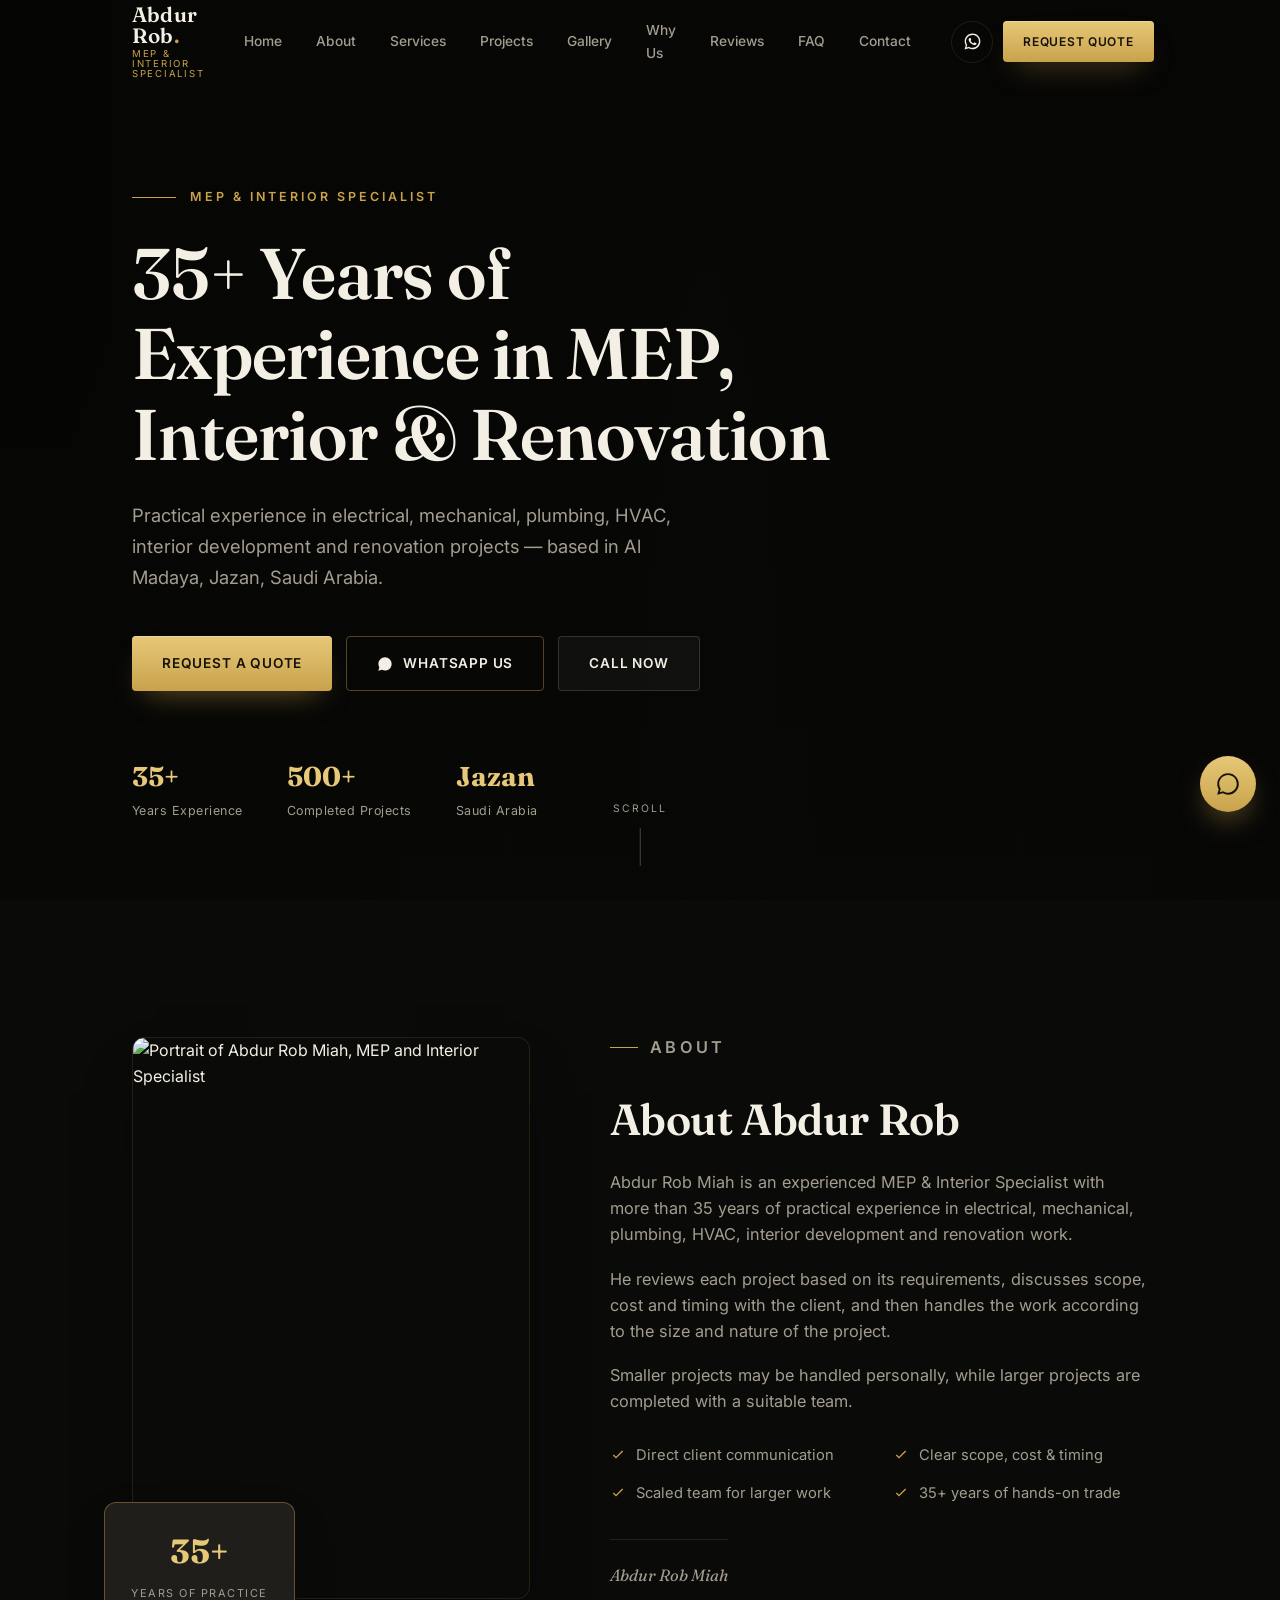
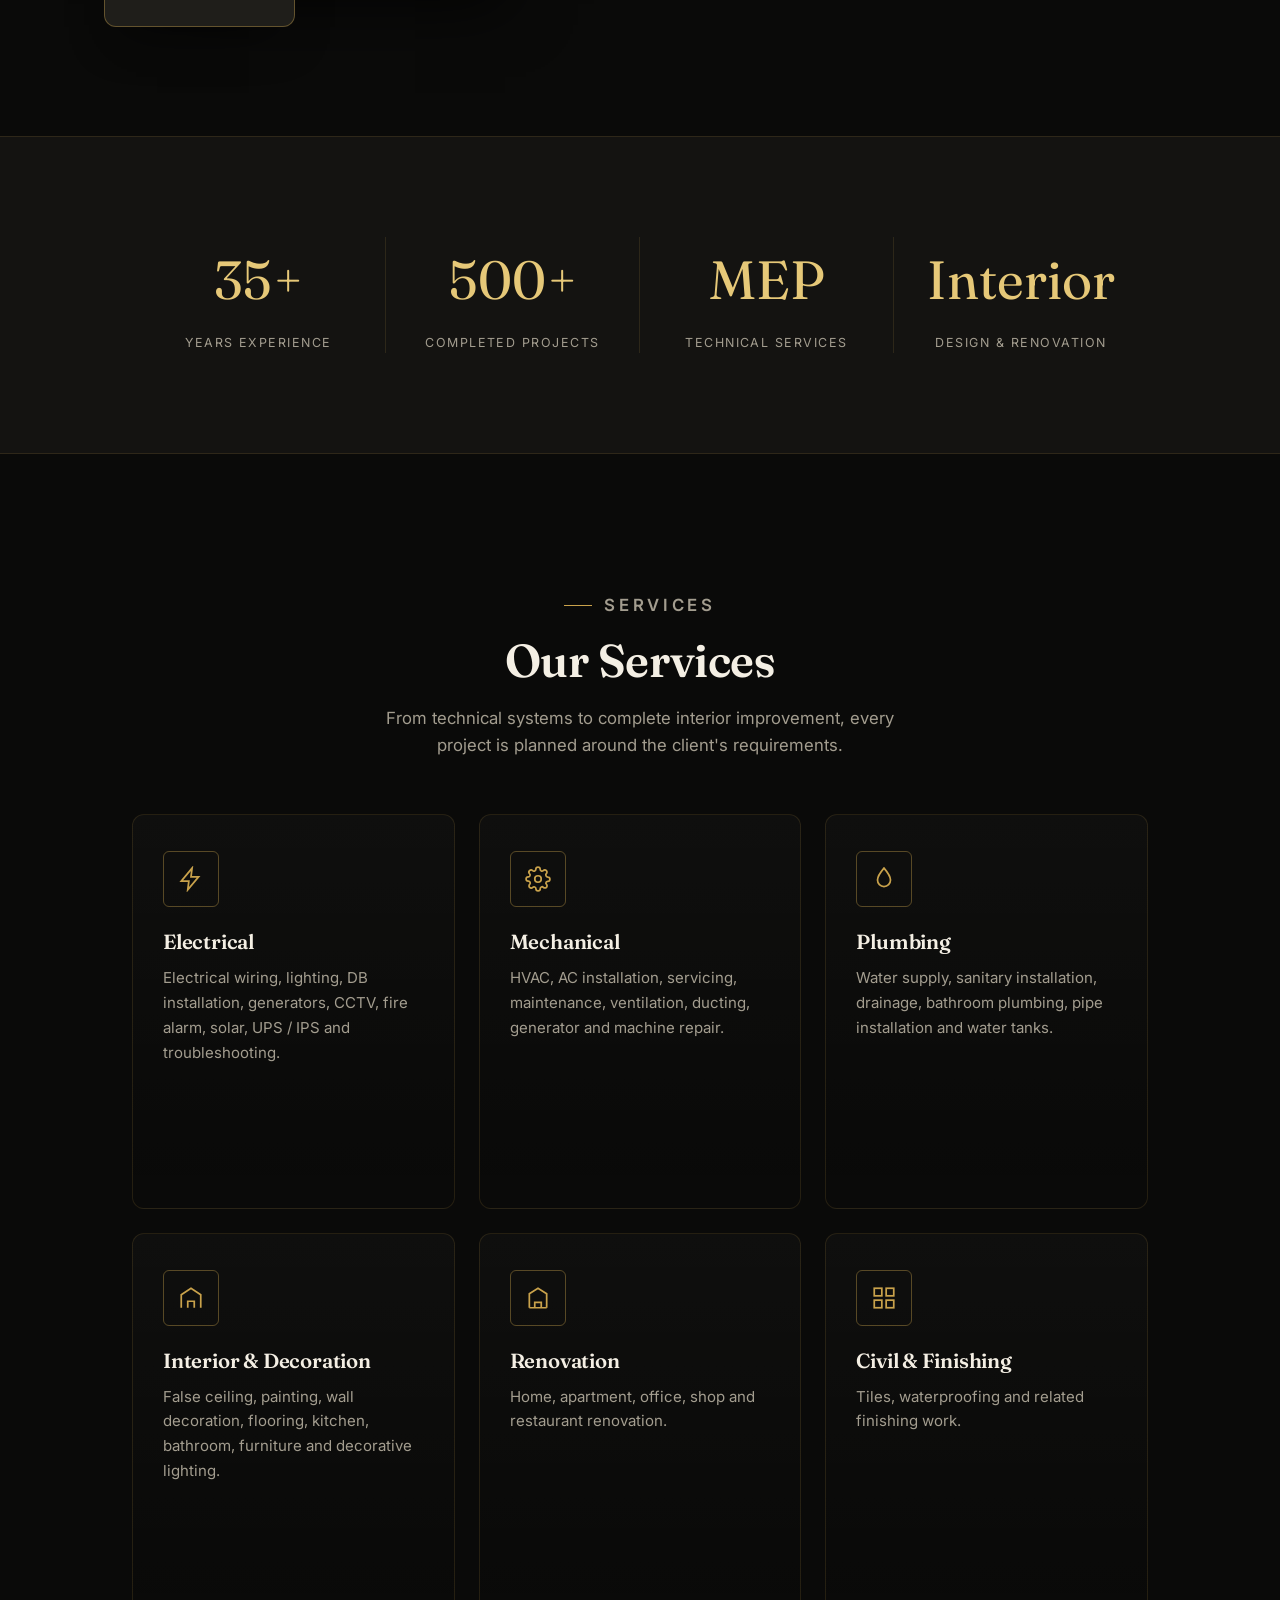
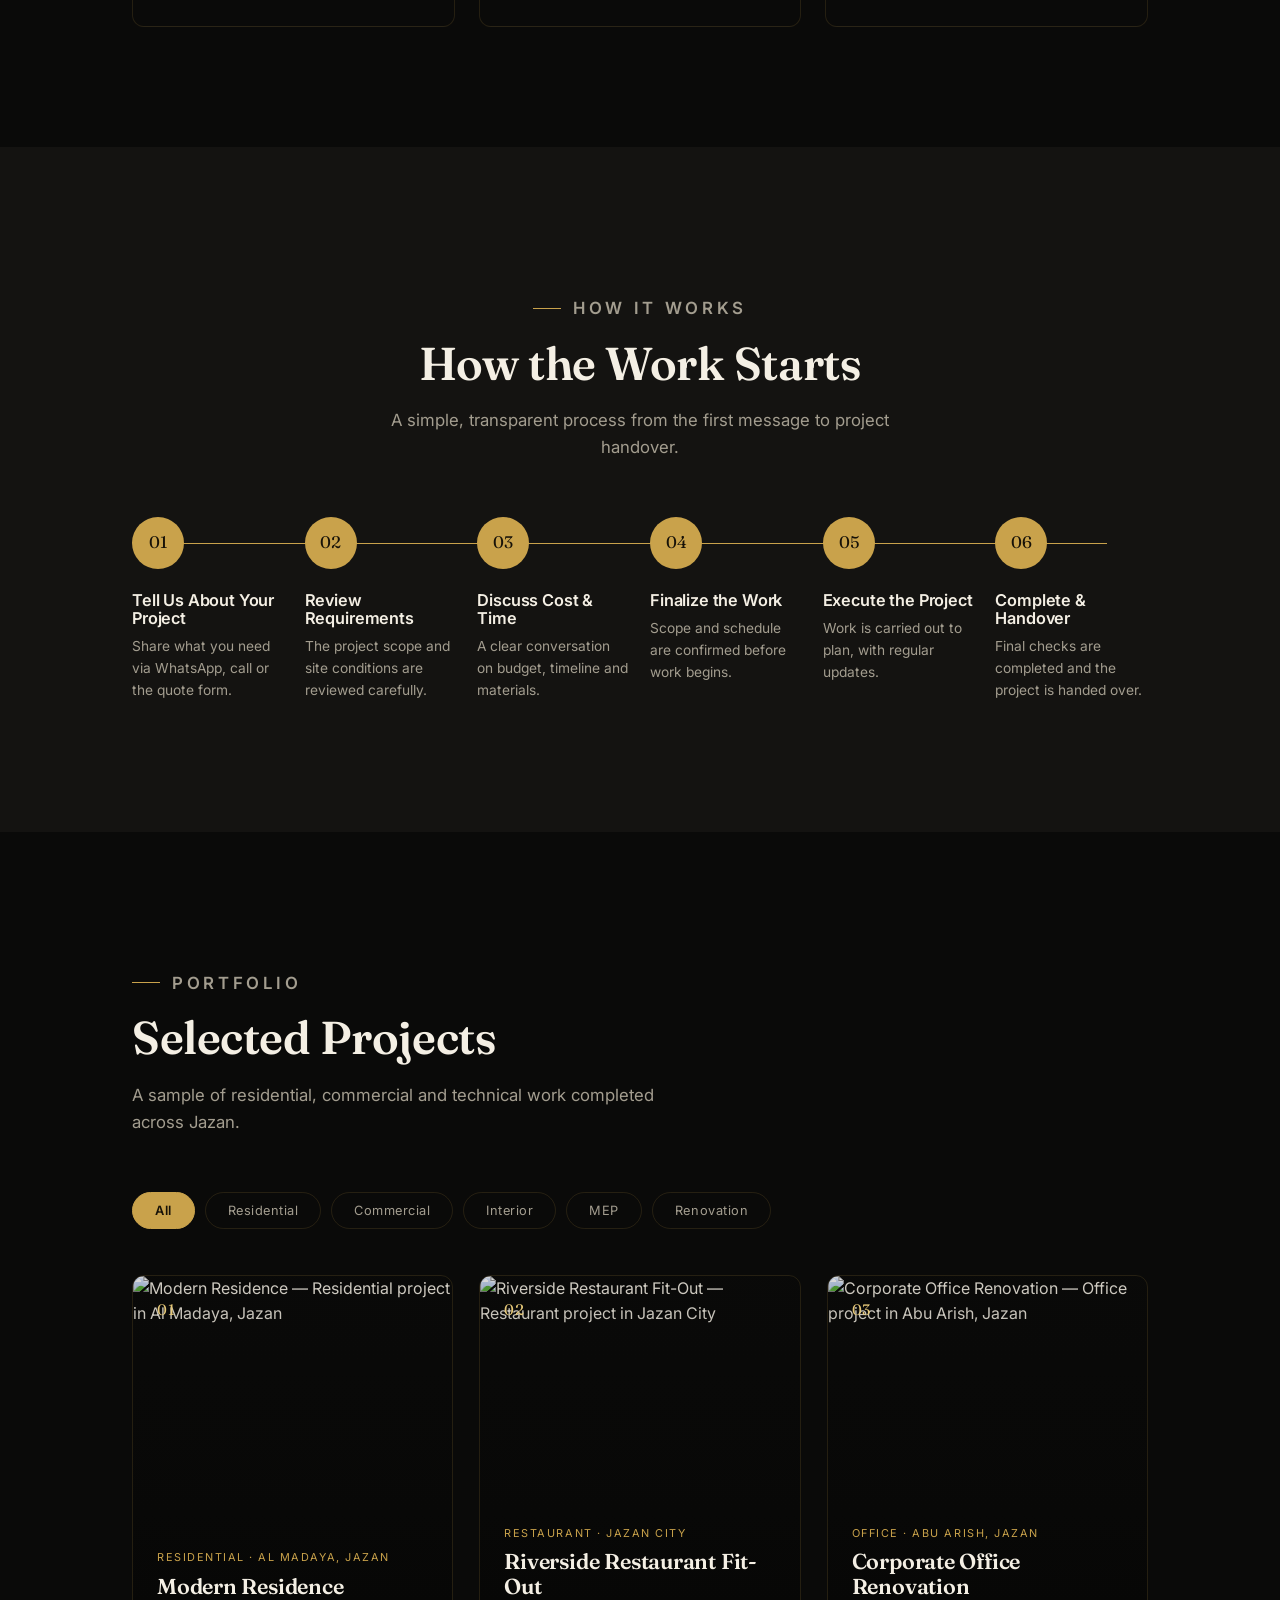
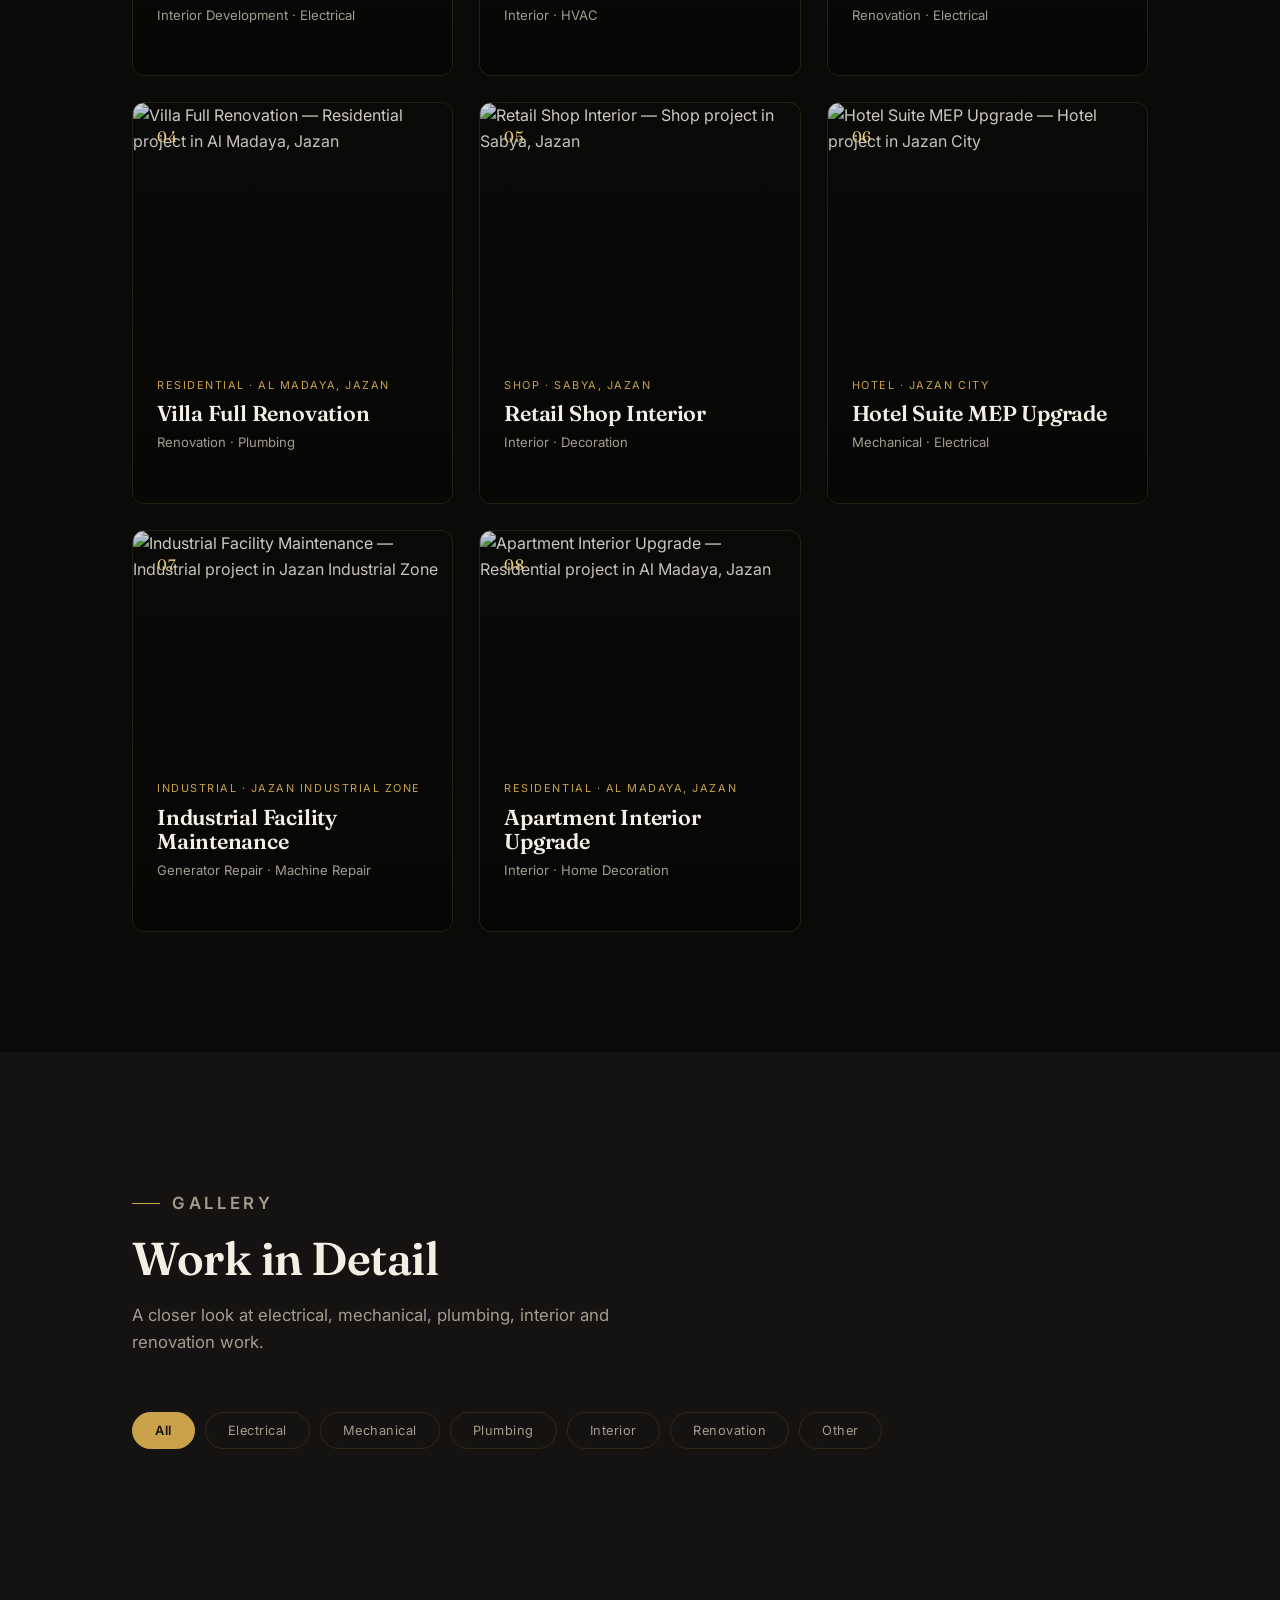
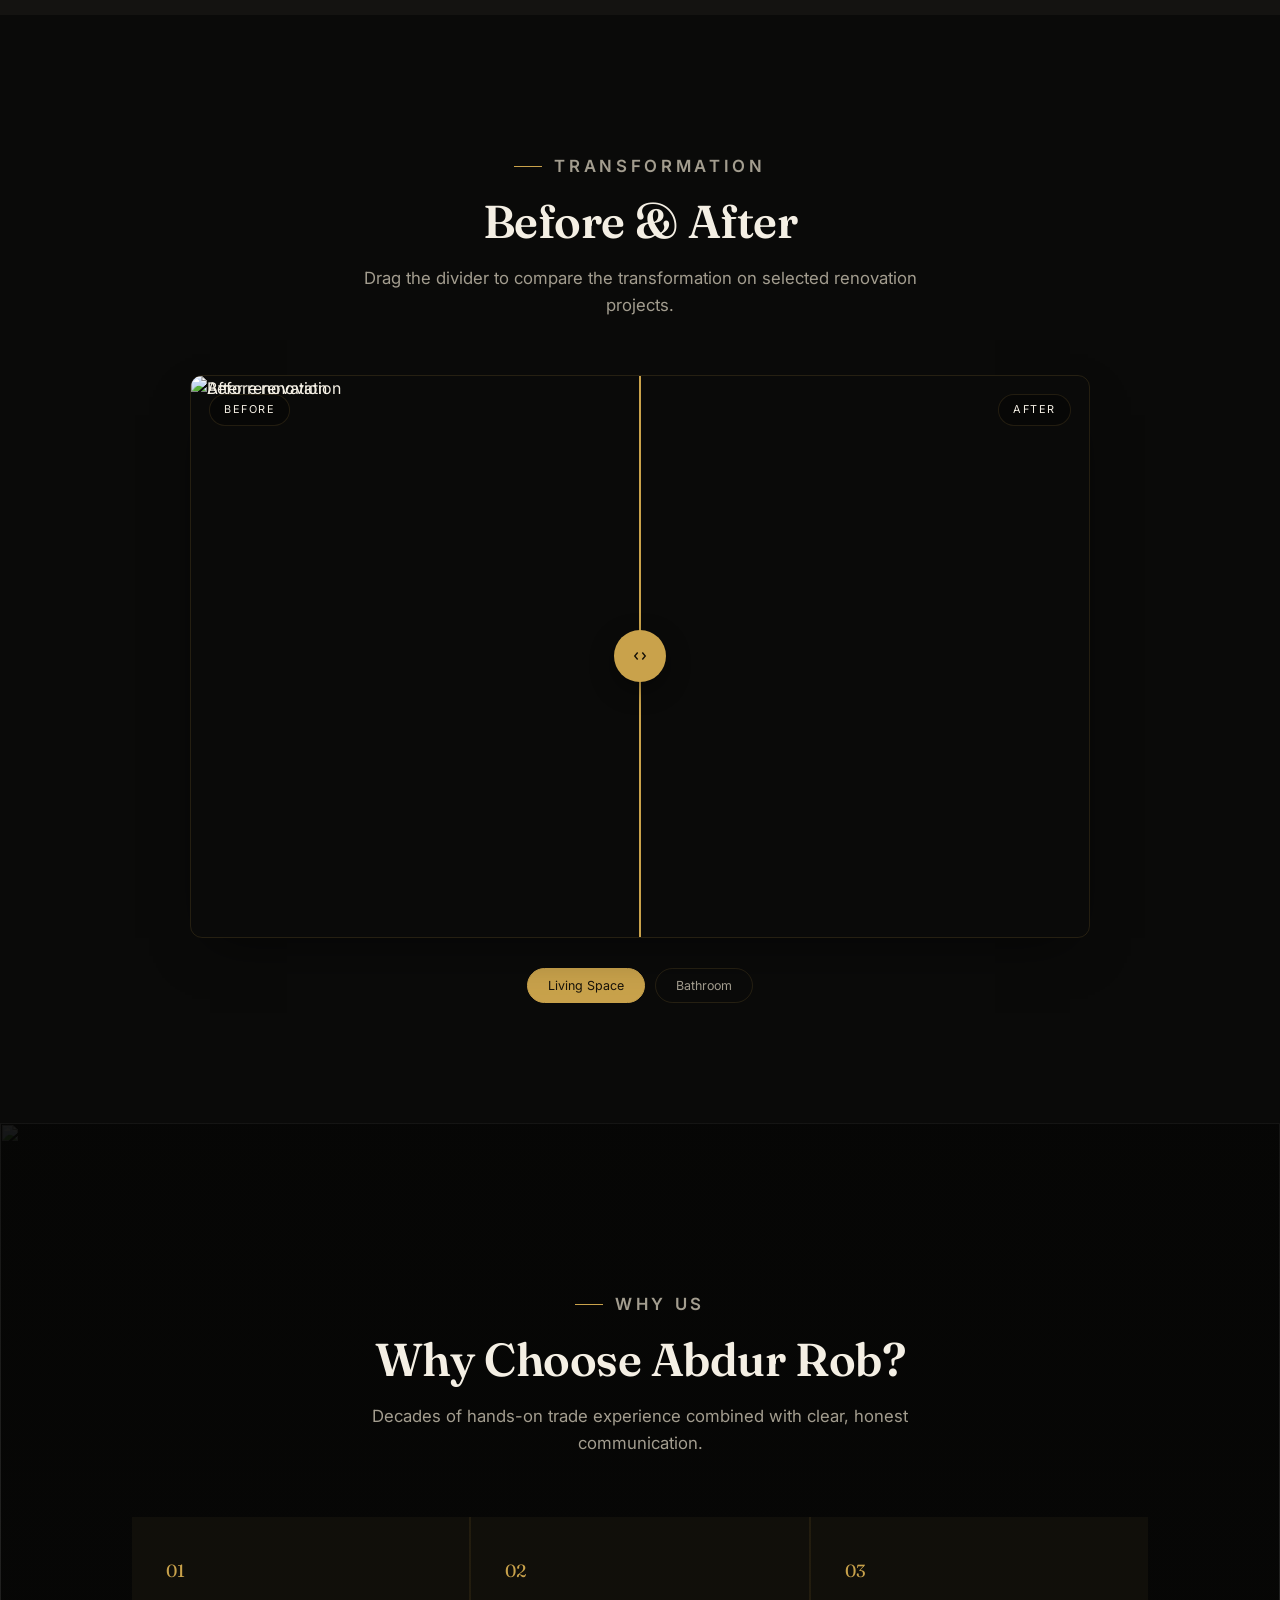
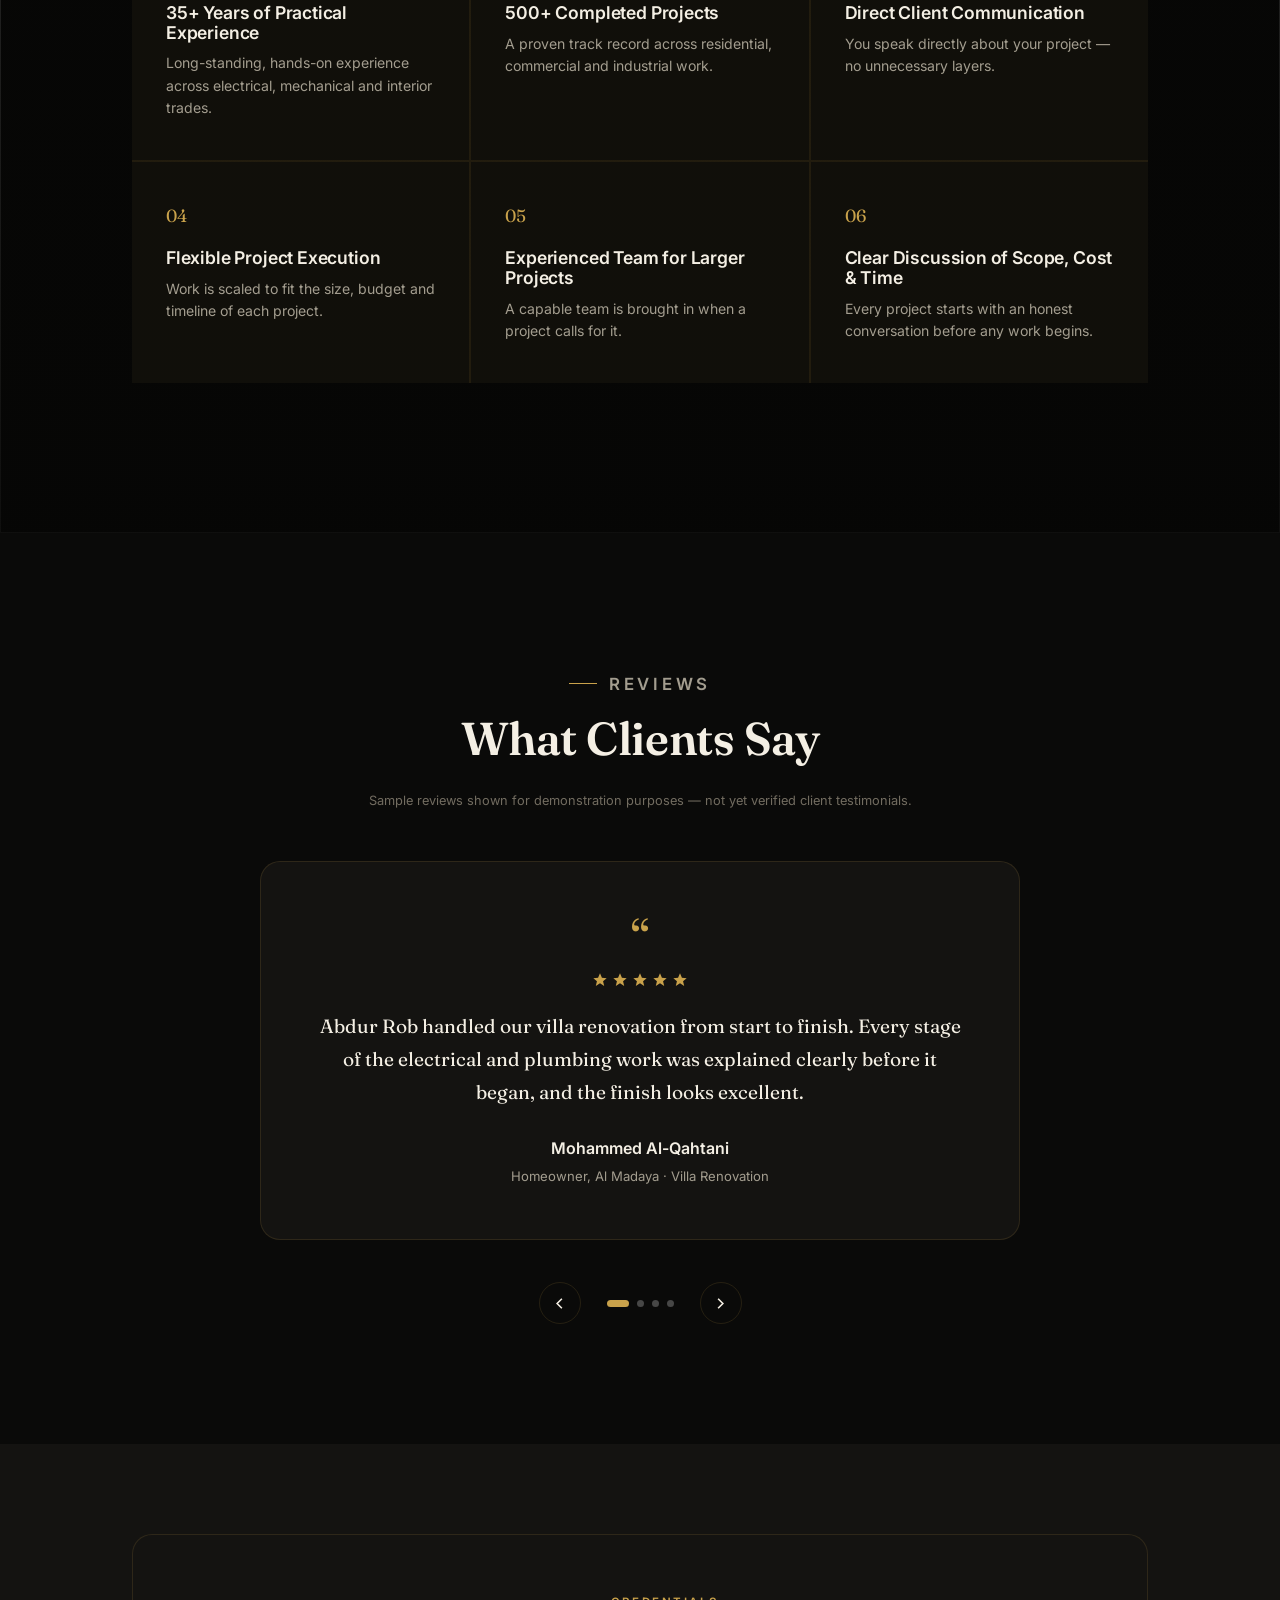
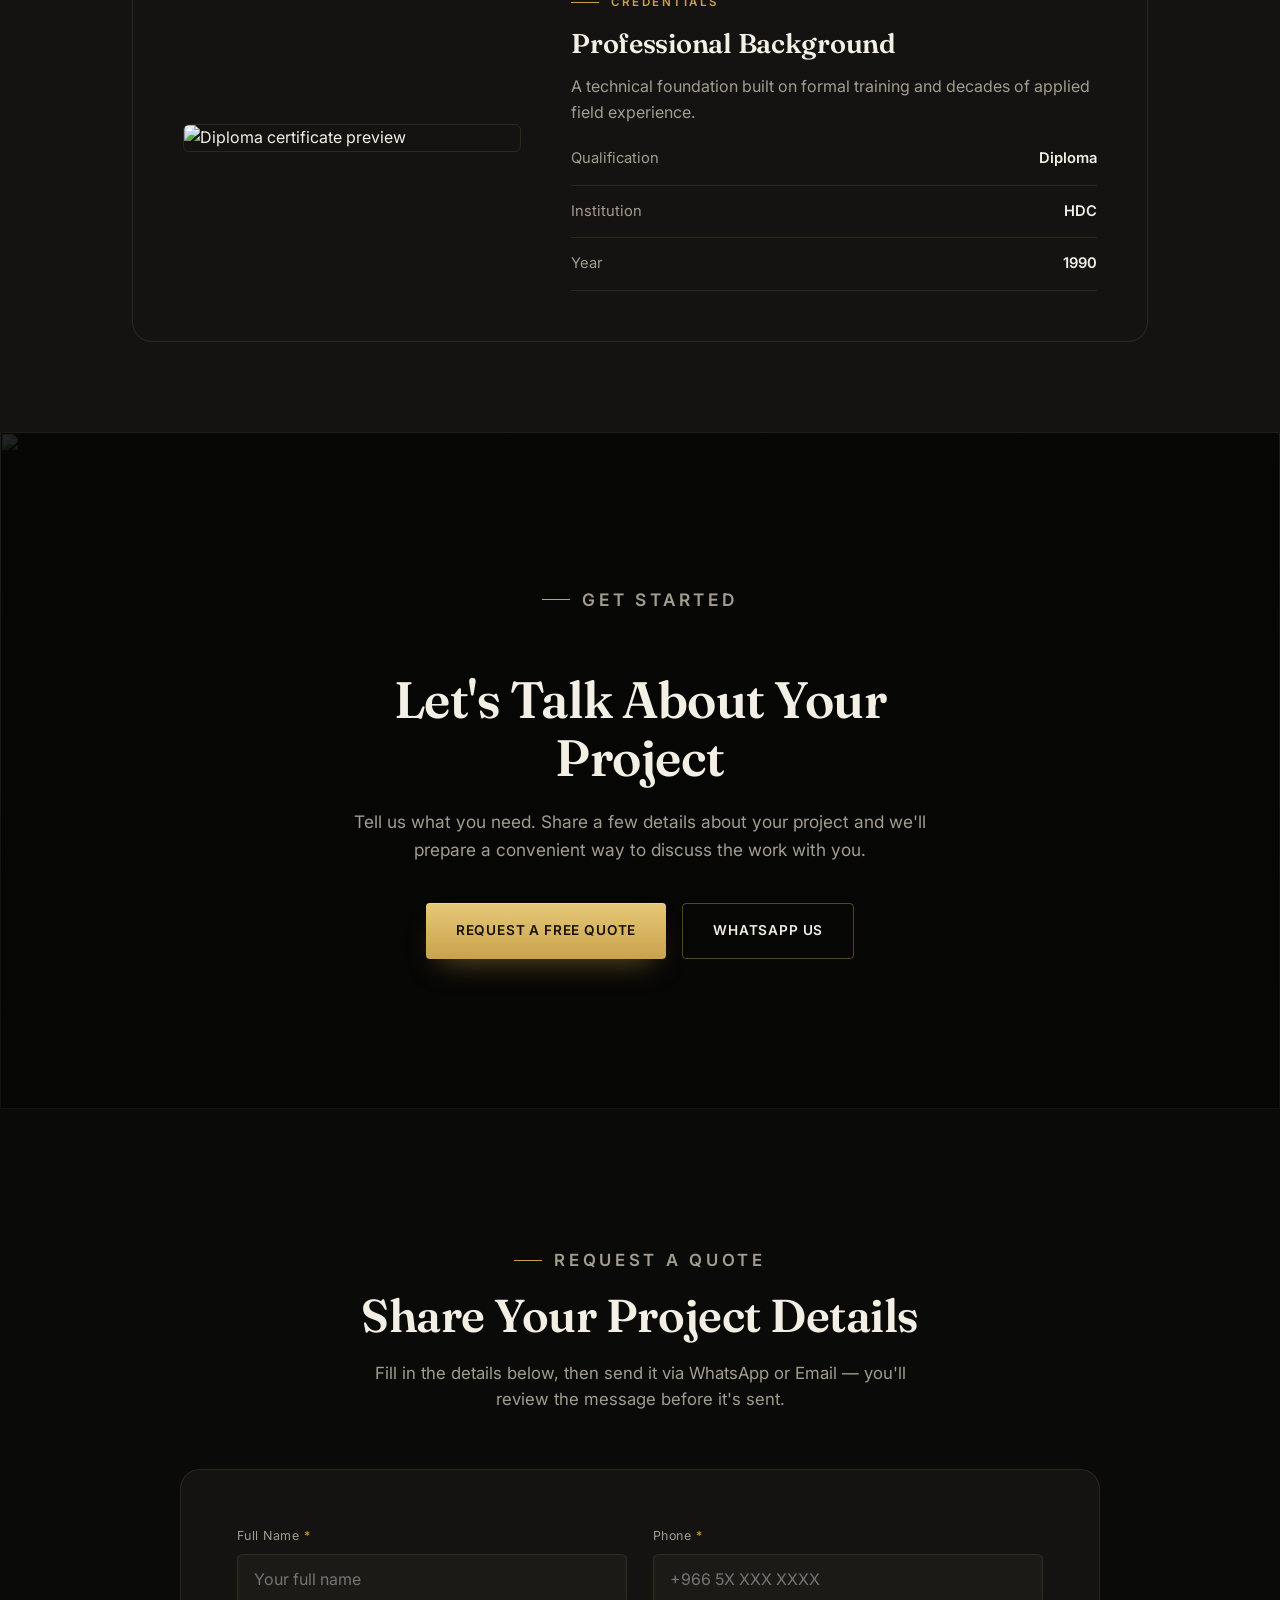
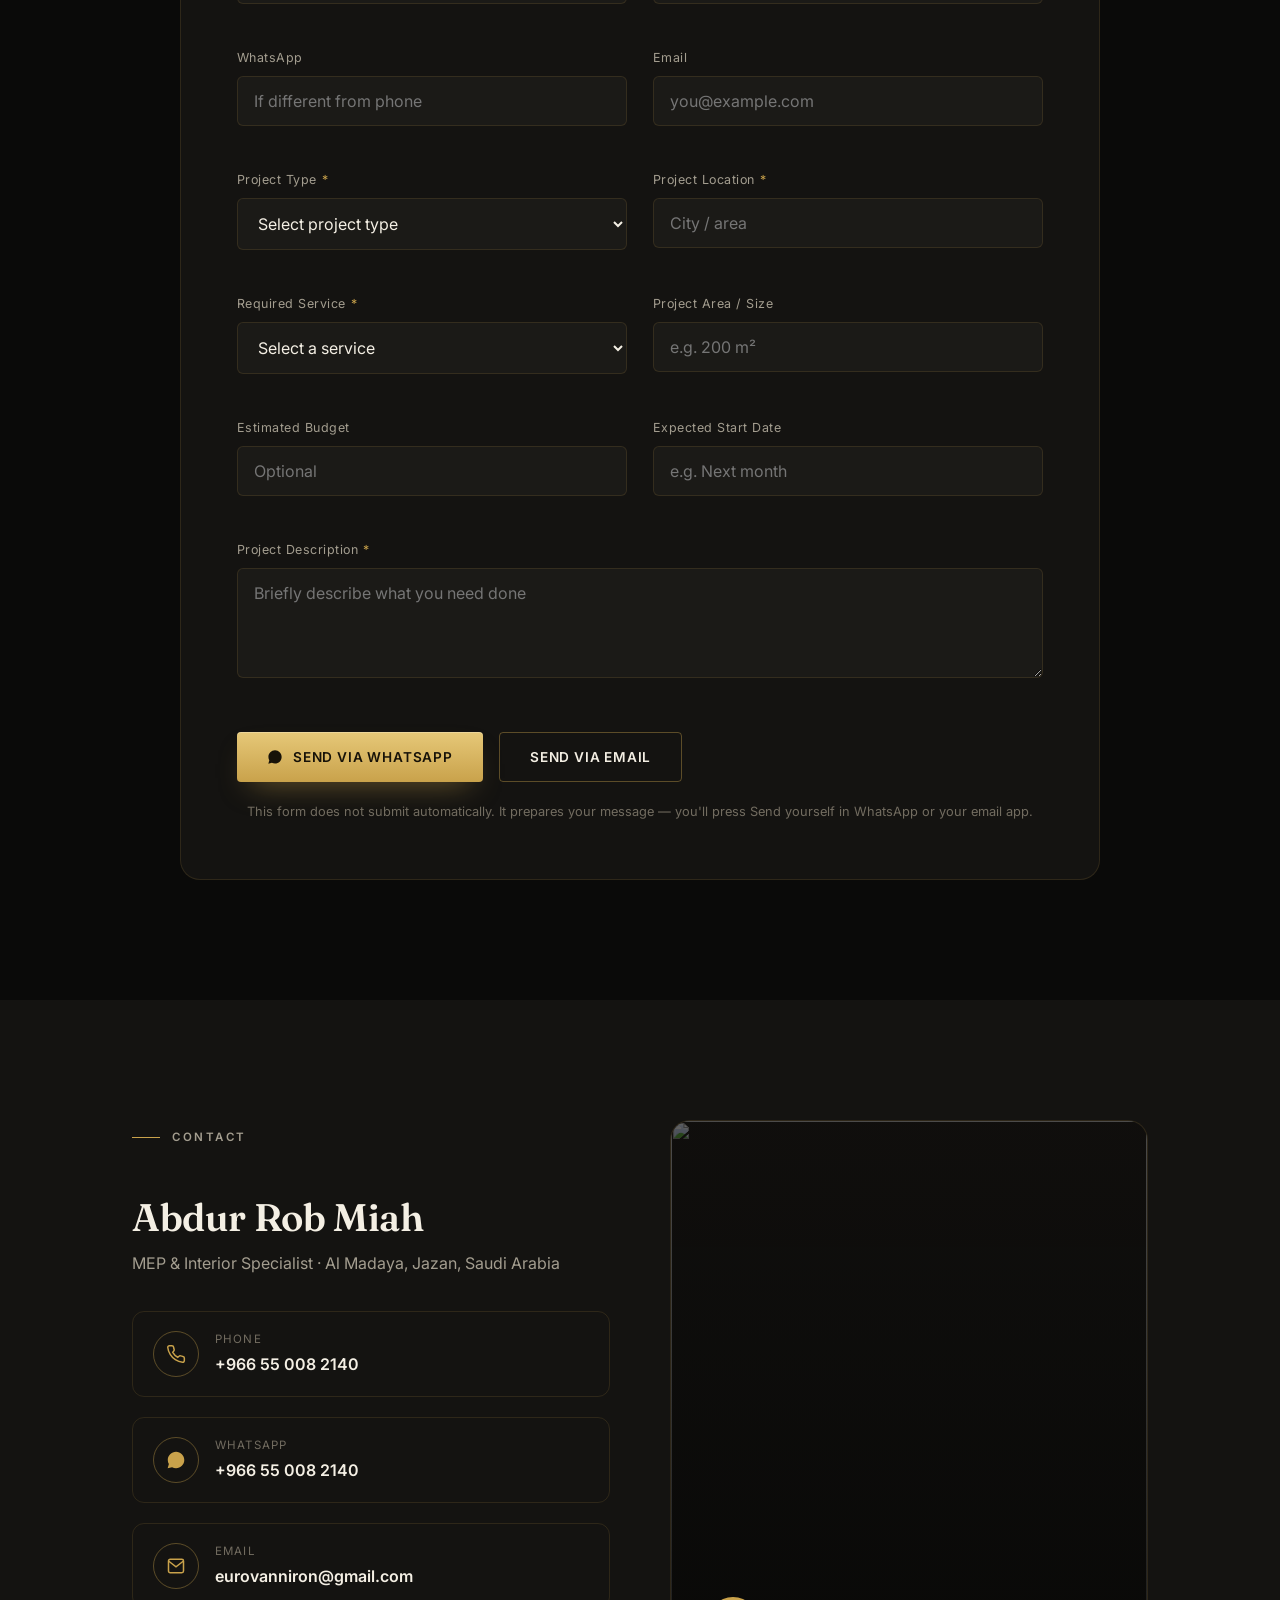
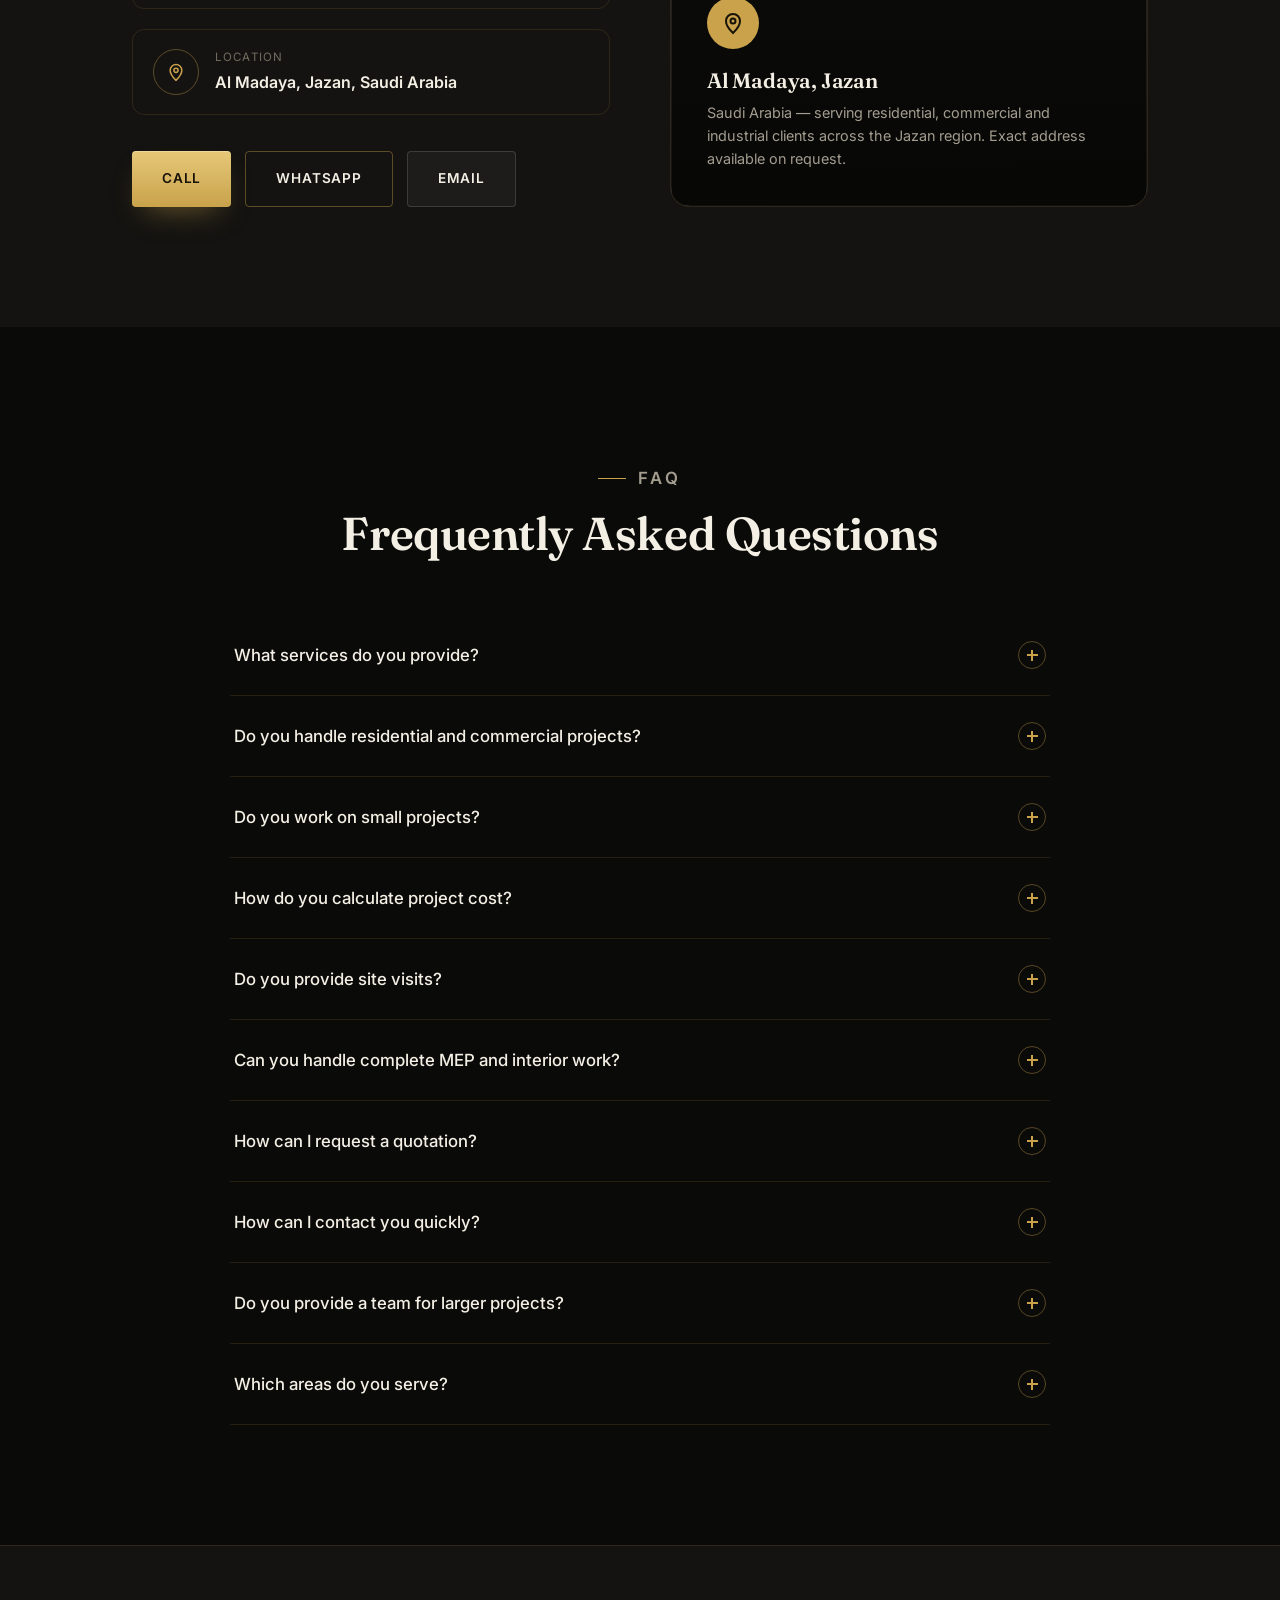
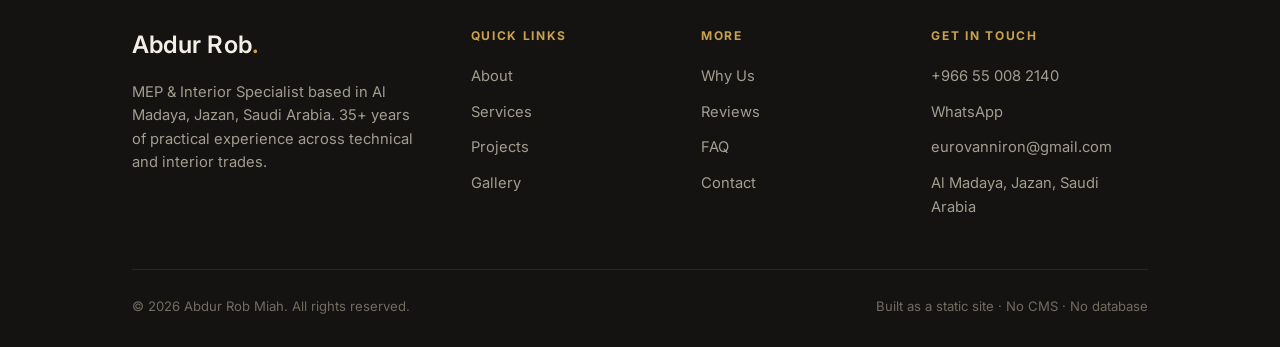
==== index.html @ 5edeb494 "Add files via upload" ====
<!DOCTYPE html>
<html lang="en">
<head>
<meta charset="UTF-8">
<meta name="viewport" content="width=device-width, initial-scale=1.0">
<title>Abdur Rob Miah</title>
<meta name="description" content="Abdur Rob Miah is a MEP & Interior Specialist with 35+ years of experience in electrical, mechanical, plumbing, HVAC, interior development and renovation. Based in Al Madaya, Jazan, Saudi Arabia.">
<link rel="icon" type="image/png" sizes="32x32" href="assets/icons/icon-32.png">
<link rel="apple-touch-icon" href="assets/icons/icon-180.png">
<link rel="stylesheet" href="css/style.css">
<link rel="stylesheet" href="css/animations.css">
<link rel="stylesheet" href="css/responsive.css">
</head>
<body>

<!-- ============================= LOADER ============================= -->
<div id="loader" aria-hidden="true">
  <div class="loader-mark">
    <span>ABDUR <span class="gold">ROB</span></span>
    <div class="loader-bar"></div>
  </div>
</div>

<!-- ============================= NAVBAR ============================= -->
<header class="navbar" id="navbar">
  <div class="nav-inner">
    <a href="#home" class="brand" aria-label="Abdur Rob home">
      <span class="brand-name">Abdur Rob<span class="dot">.</span></span>
      <span class="brand-tag">MEP &amp; Interior Specialist</span>
    </a>

    <nav class="nav-links" aria-label="Primary">
      <a href="#home">Home</a>
      <a href="#about">About</a>
      <a href="#services">Services</a>
      <a href="#projects">Projects</a>
      <a href="#gallery">Gallery</a>
      <a href="#why-us">Why Us</a>
      <a href="#reviews">Reviews</a>
      <a href="#faq">FAQ</a>
      <a href="#contact">Contact</a>
    </nav>

    <div class="nav-actions">
      <a class="icon-btn" href="https://wa.me/966550082140" target="_blank" rel="noopener" aria-label="Chat on WhatsApp">
        <svg viewBox="0 0 24 24" fill="currentColor"><path d="M12.04 2C6.58 2 2.13 6.45 2.13 11.91c0 1.75.46 3.45 1.32 4.95L2 22l5.29-1.39a9.9 9.9 0 0 0 4.75 1.21h.01c5.46 0 9.9-4.45 9.9-9.91C21.96 6.45 17.5 2 12.04 2Zm0 18.02h-.01a8.1 8.1 0 0 1-4.14-1.13l-.3-.18-3.14.82.84-3.06-.19-.31a8.1 8.1 0 0 1-1.25-4.35c0-4.49 3.65-8.14 8.15-8.14 2.18 0 4.22.85 5.76 2.39a8.1 8.1 0 0 1 2.38 5.76c0 4.5-3.66 8.2-8.1 8.2Zm4.47-6.1c-.24-.12-1.45-.72-1.68-.8-.22-.08-.39-.12-.55.12-.16.24-.63.8-.78.97-.14.16-.28.18-.53.06-.24-.12-1.02-.38-1.94-1.2-.72-.64-1.2-1.43-1.34-1.67-.14-.24-.02-.37.11-.5.11-.11.24-.28.36-.42.12-.14.16-.24.24-.4.08-.16.04-.3-.02-.42-.06-.12-.55-1.32-.75-1.8-.2-.48-.4-.42-.55-.42h-.47c-.16 0-.42.06-.64.3-.22.24-.85.83-.85 2.02 0 1.19.87 2.34.99 2.5.12.16 1.71 2.62 4.15 3.67.58.25 1.03.4 1.38.51.58.18 1.11.16 1.53.1.47-.07 1.45-.59 1.65-1.16.2-.57.2-1.06.14-1.16-.06-.1-.22-.16-.46-.28Z"/></svg>
      </a>
      <a class="btn btn-primary btn-sm" href="#quote">Request Quote</a>
    </div>

    <button class="hamburger" id="hamburger" aria-label="Open menu" aria-expanded="false">
      <span></span><span></span><span></span>
    </button>
  </div>
</header>

<!-- Mobile fullscreen menu -->
<nav class="mobile-menu" id="mobileMenu" aria-label="Mobile">
  <button class="mobile-menu-close" id="mobileMenuClose" aria-label="Close menu">
    <svg viewBox="0 0 24 24" fill="none" stroke="currentColor" stroke-width="1.8"><path d="M6 6l12 12M18 6L6 18"/></svg>
  </button>
  <a href="#home">Home</a>
  <a href="#about">About</a>
  <a href="#services">Services</a>
  <a href="#projects">Projects</a>
  <a href="#gallery">Gallery</a>
  <a href="#why-us">Why Us</a>
  <a href="#reviews">Reviews</a>
  <a href="#faq">FAQ</a>
  <a href="#contact">Contact</a>
  <div class="mobile-menu-actions">
    <a href="tel:+966550082140" class="btn btn-ghost btn-sm">Call</a>
    <a href="#quote" class="btn btn-primary btn-sm">Request Quote</a>
  </div>
</nav>

<main>

<!-- ============================= HERO ============================= -->
<section class="hero ken-burns" id="hero">
  <div class="hero-media">
    <img src="assets/images/hero.jpg" alt="Premium interior and MEP work environment">
  </div>
  <div class="hero-overlay"></div>

  <div class="hero-content" id="home">
    <p class="hero-label">MEP &amp; Interior Specialist</p>
    <h1>35+ Years of Experience in MEP, Interior &amp; Renovation</h1>
    <p class="hero-desc">Practical experience in electrical, mechanical, plumbing, HVAC, interior development and renovation projects — based in Al Madaya, Jazan, Saudi Arabia.</p>

    <div class="hero-actions">
      <a href="#quote" class="btn btn-primary">Request a Quote</a>
      <a href="https://wa.me/966550082140" target="_blank" rel="noopener" class="btn btn-secondary">
        <svg viewBox="0 0 24 24" fill="currentColor"><path d="M12.04 2C6.58 2 2.13 6.45 2.13 11.91c0 1.75.46 3.45 1.32 4.95L2 22l5.29-1.39a9.9 9.9 0 0 0 4.75 1.21h.01c5.46 0 9.9-4.45 9.9-9.91C21.96 6.45 17.5 2 12.04 2Z"/></svg>
        WhatsApp Us
      </a>
      <a href="tel:+966550082140" class="btn btn-ghost">Call Now</a>
    </div>

    <div class="hero-meta">
      <div><strong>35+</strong><span>Years Experience</span></div>
      <div><strong>500+</strong><span>Completed Projects</span></div>
      <div><strong>Jazan</strong><span>Saudi Arabia</span></div>
    </div>
  </div>

  <div class="scroll-indicator">
    <span>Scroll</span>
    <div class="line"></div>
  </div>
</section>

<!-- ============================= ABOUT ============================= -->
<section class="about" id="about">
  <div class="container about-grid">
    <div class="about-media reveal">
      <div class="frame">
        <img src="assets/images/profile.jpg" alt="Portrait of Abdur Rob Miah, MEP and Interior Specialist" loading="lazy">
      </div>
      <div class="about-badge">
        <strong>35+</strong>
        <span>Years of Practice</span>
      </div>
    </div>

    <div class="about-body">
      <p class="eyebrow reveal">About</p>
      <h2 class="reveal reveal-delay-1">About Abdur Rob</h2>
      <p class="reveal reveal-delay-1">Abdur Rob Miah is an experienced MEP &amp; Interior Specialist with more than 35 years of practical experience in electrical, mechanical, plumbing, HVAC, interior development and renovation work.</p>
      <p class="reveal reveal-delay-2">He reviews each project based on its requirements, discusses scope, cost and timing with the client, and then handles the work according to the size and nature of the project.</p>
      <p class="reveal reveal-delay-2">Smaller projects may be handled personally, while larger projects are completed with a suitable team.</p>

      <ul class="about-points reveal reveal-delay-3">
        <li><svg viewBox="0 0 24 24" fill="none" stroke="currentColor" stroke-width="2"><path d="M5 12l4 4L19 6"/></svg> Direct client communication</li>
        <li><svg viewBox="0 0 24 24" fill="none" stroke="currentColor" stroke-width="2"><path d="M5 12l4 4L19 6"/></svg> Clear scope, cost &amp; timing</li>
        <li><svg viewBox="0 0 24 24" fill="none" stroke="currentColor" stroke-width="2"><path d="M5 12l4 4L19 6"/></svg> Scaled team for larger work</li>
        <li><svg viewBox="0 0 24 24" fill="none" stroke="currentColor" stroke-width="2"><path d="M5 12l4 4L19 6"/></svg> 35+ years of hands-on trade</li>
      </ul>

      <p class="signature reveal reveal-delay-3">Abdur Rob Miah</p>
    </div>
  </div>
</section>

<!-- ============================= STATS ============================= -->
<section class="stats" id="stats">
  <div class="container stats-grid">
    <div class="stat-item reveal">
      <div class="stat-num"><span data-counter="35">0</span>+</div>
      <div class="stat-label">Years Experience</div>
    </div>
    <div class="stat-item reveal reveal-delay-1">
      <div class="stat-num"><span data-counter="500">0</span>+</div>
      <div class="stat-label">Completed Projects</div>
    </div>
    <div class="stat-item reveal reveal-delay-2">
      <div class="stat-num">MEP</div>
      <div class="stat-label">Technical Services</div>
    </div>
    <div class="stat-item reveal reveal-delay-3">
      <div class="stat-num">Interior</div>
      <div class="stat-label">Design &amp; Renovation</div>
    </div>
  </div>
</section>

<!-- ============================= SERVICES ============================= -->
<section class="section-pad" id="services">
  <div class="container">
    <div class="section-head center reveal">
      <p class="eyebrow" style="justify-content:center">Services</p>
      <h2>Our Services</h2>
      <p>From technical systems to complete interior improvement, every project is planned around the client's requirements.</p>
    </div>

    <div class="services-grid">
      <article class="service-card reveal">
        <div class="service-icon"><svg viewBox="0 0 24 24" fill="none" stroke="currentColor" stroke-width="1.6"><path d="M13 2 3 14h7l-1 8 10-12h-7l1-8Z"/></svg></div>
        <h3>Electrical</h3>
        <p>Electrical wiring, lighting, DB installation, generators, CCTV, fire alarm, solar, UPS / IPS and troubleshooting.</p>
        <a href="#quote" class="card-arrow">Request this service <svg viewBox="0 0 24 24" fill="none" stroke="currentColor" stroke-width="2"><path d="M5 12h14M13 6l6 6-6 6"/></svg></a>
      </article>

      <article class="service-card reveal reveal-delay-1">
        <div class="service-icon"><svg viewBox="0 0 24 24" fill="none" stroke="currentColor" stroke-width="1.6"><circle cx="12" cy="12" r="3"/><path d="M19.4 15a1.65 1.65 0 0 0 .33 1.82l.06.06a2 2 0 1 1-2.83 2.83l-.06-.06a1.65 1.65 0 0 0-1.82-.33 1.65 1.65 0 0 0-1 1.51V21a2 2 0 0 1-4 0v-.09A1.65 1.65 0 0 0 9 19.4a1.65 1.65 0 0 0-1.82.33l-.06.06a2 2 0 1 1-2.83-2.83l.06-.06A1.65 1.65 0 0 0 4.68 15a1.65 1.65 0 0 0-1.51-1H3a2 2 0 0 1 0-4h.09A1.65 1.65 0 0 0 4.6 9a1.65 1.65 0 0 0-.33-1.82l-.06-.06a2 2 0 1 1 2.83-2.83l.06.06A1.65 1.65 0 0 0 9 4.6a1.65 1.65 0 0 0 1-1.51V3a2 2 0 0 1 4 0v.09a1.65 1.65 0 0 0 1 1.51 1.65 1.65 0 0 0 1.82-.33l.06-.06a2 2 0 1 1 2.83 2.83l-.06.06A1.65 1.65 0 0 0 19.4 9c.14.36.4.68.75.9.28.17.6.27.94.27H21a2 2 0 0 1 0 4h-.09a1.65 1.65 0 0 0-1.51 1Z"/></svg></div>
        <h3>Mechanical</h3>
        <p>HVAC, AC installation, servicing, maintenance, ventilation, ducting, generator and machine repair.</p>
        <a href="#quote" class="card-arrow">Request this service <svg viewBox="0 0 24 24" fill="none" stroke="currentColor" stroke-width="2"><path d="M5 12h14M13 6l6 6-6 6"/></svg></a>
      </article>

      <article class="service-card reveal reveal-delay-2">
        <div class="service-icon"><svg viewBox="0 0 24 24" fill="none" stroke="currentColor" stroke-width="1.6"><path d="M12 2c3 3.5 6 7.5 6 11a6 6 0 0 1-12 0c0-3.5 3-7.5 6-11Z"/></svg></div>
        <h3>Plumbing</h3>
        <p>Water supply, sanitary installation, drainage, bathroom plumbing, pipe installation and water tanks.</p>
        <a href="#quote" class="card-arrow">Request this service <svg viewBox="0 0 24 24" fill="none" stroke="currentColor" stroke-width="2"><path d="M5 12h14M13 6l6 6-6 6"/></svg></a>
      </article>

      <article class="service-card reveal">
        <div class="service-icon"><svg viewBox="0 0 24 24" fill="none" stroke="currentColor" stroke-width="1.6"><path d="M3 21V9l9-6 9 6v12"/><path d="M9 21v-6h6v6"/></svg></div>
        <h3>Interior &amp; Decoration</h3>
        <p>False ceiling, painting, wall decoration, flooring, kitchen, bathroom, furniture and decorative lighting.</p>
        <a href="#quote" class="card-arrow">Request this service <svg viewBox="0 0 24 24" fill="none" stroke="currentColor" stroke-width="2"><path d="M5 12h14M13 6l6 6-6 6"/></svg></a>
      </article>

      <article class="service-card reveal reveal-delay-1">
        <div class="service-icon"><svg viewBox="0 0 24 24" fill="none" stroke="currentColor" stroke-width="1.6"><path d="M4 21V8l8-5 8 5v13"/><path d="M4 21h16M9 21v-5h6v5"/><path d="M9 12h.01M15 12h.01"/></svg></div>
        <h3>Renovation</h3>
        <p>Home, apartment, office, shop and restaurant renovation.</p>
        <a href="#quote" class="card-arrow">Request this service <svg viewBox="0 0 24 24" fill="none" stroke="currentColor" stroke-width="2"><path d="M5 12h14M13 6l6 6-6 6"/></svg></a>
      </article>

      <article class="service-card reveal reveal-delay-2">
        <div class="service-icon"><svg viewBox="0 0 24 24" fill="none" stroke="currentColor" stroke-width="1.6"><rect x="3" y="3" width="7" height="7"/><rect x="14" y="3" width="7" height="7"/><rect x="3" y="14" width="7" height="7"/><rect x="14" y="14" width="7" height="7"/></svg></div>
        <h3>Civil &amp; Finishing</h3>
        <p>Tiles, waterproofing and related finishing work.</p>
        <a href="#quote" class="card-arrow">Request this service <svg viewBox="0 0 24 24" fill="none" stroke="currentColor" stroke-width="2"><path d="M5 12h14M13 6l6 6-6 6"/></svg></a>
      </article>
    </div>
  </div>
</section>

<!-- ============================= PROCESS ============================= -->
<section class="process bg-secondary" id="process">
  <div class="container">
    <div class="section-head center reveal">
      <p class="eyebrow" style="justify-content:center">How It Works</p>
      <h2>How the Work Starts</h2>
      <p>A simple, transparent process from the first message to project handover.</p>
    </div>

    <div class="process-track" id="processTrack">
      <div class="process-line-fill" id="processLineFill"></div>
      <div class="process-step">
        <div class="process-num">01</div>
        <h4>Tell Us About Your Project</h4>
        <p>Share what you need via WhatsApp, call or the quote form.</p>
      </div>
      <div class="process-step">
        <div class="process-num">02</div>
        <h4>Review Requirements</h4>
        <p>The project scope and site conditions are reviewed carefully.</p>
      </div>
      <div class="process-step">
        <div class="process-num">03</div>
        <h4>Discuss Cost &amp; Time</h4>
        <p>A clear conversation on budget, timeline and materials.</p>
      </div>
      <div class="process-step">
        <div class="process-num">04</div>
        <h4>Finalize the Work</h4>
        <p>Scope and schedule are confirmed before work begins.</p>
      </div>
      <div class="process-step">
        <div class="process-num">05</div>
        <h4>Execute the Project</h4>
        <p>Work is carried out to plan, with regular updates.</p>
      </div>
      <div class="process-step">
        <div class="process-num">06</div>
        <h4>Complete &amp; Handover</h4>
        <p>Final checks are completed and the project is handed over.</p>
      </div>
    </div>
  </div>
</section>

<!-- ============================= PROJECTS ============================= -->
<section class="section-pad" id="projects">
  <div class="container">
    <div class="section-head reveal">
      <p class="eyebrow">Portfolio</p>
      <h2>Selected Projects</h2>
      <p>A sample of residential, commercial and technical work completed across Jazan.</p>
    </div>

    <div class="filter-bar reveal" id="projectFilters">
      <button class="filter-btn active" data-filter="all">All</button>
      <button class="filter-btn" data-filter="residential">Residential</button>
      <button class="filter-btn" data-filter="commercial">Commercial</button>
      <button class="filter-btn" data-filter="interior">Interior</button>
      <button class="filter-btn" data-filter="mep">MEP</button>
      <button class="filter-btn" data-filter="renovation">Renovation</button>
    </div>

    <div class="projects-grid" id="projectsGrid"><!-- rendered by projects.js --></div>
  </div>
</section>

<!-- Project full-screen modal -->
<div class="modal-overlay" id="projectModal" role="dialog" aria-modal="true" aria-label="Project details">
  <div class="modal-box">
    <button class="modal-close" id="modalClose" aria-label="Close">
      <svg viewBox="0 0 24 24" fill="none" stroke="currentColor" stroke-width="1.8"><path d="M6 6l12 12M18 6L6 18"/></svg>
    </button>
    <div class="modal-gallery" id="modalGallery">
      <button class="modal-nav prev" id="modalPrev" aria-label="Previous image">
        <svg viewBox="0 0 24 24" fill="none" stroke="currentColor" stroke-width="2"><path d="M15 6l-6 6 6 6"/></svg>
      </button>
      <button class="modal-nav next" id="modalNext" aria-label="Next image">
        <svg viewBox="0 0 24 24" fill="none" stroke="currentColor" stroke-width="2"><path d="M9 6l6 6-6 6"/></svg>
      </button>
      <div class="modal-dots" id="modalDots"></div>
    </div>
    <div class="modal-body" id="modalBody"><!-- rendered by projects.js --></div>
  </div>
</div>

<!-- ============================= GALLERY ============================= -->
<section class="section-pad bg-secondary" id="gallery">
  <div class="container">
    <div class="section-head reveal">
      <p class="eyebrow">Gallery</p>
      <h2>Work in Detail</h2>
      <p>A closer look at electrical, mechanical, plumbing, interior and renovation work.</p>
    </div>

    <div class="filter-bar reveal" id="galleryFilters">
      <button class="filter-btn active" data-filter="all">All</button>
      <button class="filter-btn" data-filter="electrical">Electrical</button>
      <button class="filter-btn" data-filter="mechanical">Mechanical</button>
      <button class="filter-btn" data-filter="plumbing">Plumbing</button>
      <button class="filter-btn" data-filter="interior">Interior</button>
      <button class="filter-btn" data-filter="renovation">Renovation</button>
      <button class="filter-btn" data-filter="other">Other</button>
    </div>

    <div class="gallery-grid" id="galleryGrid"><!-- rendered by gallery.js --></div>
  </div>
</section>

<!-- Lightbox -->
<div class="lightbox" id="lightbox" role="dialog" aria-modal="true" aria-label="Image viewer">
  <button class="lightbox-close" id="lightboxClose" aria-label="Close">
    <svg viewBox="0 0 24 24" fill="none" stroke="currentColor" stroke-width="1.8"><path d="M6 6l12 12M18 6L6 18"/></svg>
  </button>
  <button class="lightbox-nav prev" id="lightboxPrev" aria-label="Previous">
    <svg viewBox="0 0 24 24" fill="none" stroke="currentColor" stroke-width="2"><path d="M15 6l-6 6 6 6"/></svg>
  </button>
  <img id="lightboxImg" src="" alt="">
  <button class="lightbox-nav next" id="lightboxNext" aria-label="Next">
    <svg viewBox="0 0 24 24" fill="none" stroke="currentColor" stroke-width="2"><path d="M9 6l6 6-6 6"/></svg>
  </button>
  <p class="lightbox-caption" id="lightboxCaption"></p>
</div>

<!-- ============================= BEFORE / AFTER ============================= -->
<section class="section-pad" id="before-after">
  <div class="container">
    <div class="section-head center reveal">
      <p class="eyebrow" style="justify-content:center">Transformation</p>
      <h2>Before &amp; After</h2>
      <p>Drag the divider to compare the transformation on selected renovation projects.</p>
    </div>

    <div class="ba-wrap reveal">
      <div class="ba-slider">
        <img class="ba-before" src="assets/images/before-01.jpg" alt="Before renovation">
        <div class="ba-after-wrap">
          <img src="assets/images/after-01.jpg" alt="After renovation">
        </div>
        <span class="ba-label before-label">Before</span>
        <span class="ba-label after-label">After</span>
        <div class="ba-handle">
          <div class="ba-handle-btn">
            <svg viewBox="0 0 24 24" fill="none" stroke="currentColor" stroke-width="2.4"><path d="M8 6l-5 6 5 6M16 6l5 6-5 6"/></svg>
          </div>
        </div>
      </div>
      <div class="ba-tabs">
        <button class="ba-tab active" data-set="1">Living Space</button>
        <button class="ba-tab" data-set="2">Bathroom</button>
      </div>
    </div>
  </div>
</section>

<!-- ============================= WHY CHOOSE US ============================= -->
<section class="why-us" id="why-us">
  <div class="why-media">
    <img src="assets/images/why-us-bg.jpg" alt="" loading="lazy">
  </div>
  <div class="container why-content">
    <div class="section-head center reveal" style="margin-left:auto;margin-right:auto;">
      <p class="eyebrow" style="justify-content:center">Why Us</p>
      <h2>Why Choose Abdur Rob?</h2>
      <p>Decades of hands-on trade experience combined with clear, honest communication.</p>
    </div>

    <div class="why-grid">
      <div class="why-item reveal">
        <span class="num">01</span>
        <h4>35+ Years of Practical Experience</h4>
        <p>Long-standing, hands-on experience across electrical, mechanical and interior trades.</p>
      </div>
      <div class="why-item reveal reveal-delay-1">
        <span class="num">02</span>
        <h4>500+ Completed Projects</h4>
        <p>A proven track record across residential, commercial and industrial work.</p>
      </div>
      <div class="why-item reveal reveal-delay-2">
        <span class="num">03</span>
        <h4>Direct Client Communication</h4>
        <p>You speak directly about your project — no unnecessary layers.</p>
      </div>
      <div class="why-item reveal">
        <span class="num">04</span>
        <h4>Flexible Project Execution</h4>
        <p>Work is scaled to fit the size, budget and timeline of each project.</p>
      </div>
      <div class="why-item reveal reveal-delay-1">
        <span class="num">05</span>
        <h4>Experienced Team for Larger Projects</h4>
        <p>A capable team is brought in when a project calls for it.</p>
      </div>
      <div class="why-item reveal reveal-delay-2">
        <span class="num">06</span>
        <h4>Clear Discussion of Scope, Cost &amp; Time</h4>
        <p>Every project starts with an honest conversation before any work begins.</p>
      </div>
    </div>
  </div>
</section>

<!-- ============================= REVIEWS ============================= -->
<section class="section-pad testimonials" id="reviews">
  <div class="container">
    <div class="section-head center reveal">
      <p class="eyebrow" style="justify-content:center">Reviews</p>
      <h2>What Clients Say</h2>
    </div>
    <p class="testi-disclaimer reveal">Sample reviews shown for demonstration purposes — not yet verified client testimonials.</p>

    <div class="testi-track-wrap reveal">
      <div class="testi-track" id="testiTrack"><!-- rendered by testimonials.js --></div>
    </div>

    <div class="testi-controls">
      <button class="icon-btn" id="testiPrev" aria-label="Previous review">
        <svg viewBox="0 0 24 24" fill="none" stroke="currentColor" stroke-width="2"><path d="M15 6l-6 6 6 6"/></svg>
      </button>
      <div class="testi-dots" id="testiDots"></div>
      <button class="icon-btn" id="testiNext" aria-label="Next review">
        <svg viewBox="0 0 24 24" fill="none" stroke="currentColor" stroke-width="2"><path d="M9 6l6 6-6 6"/></svg>
      </button>
    </div>
  </div>
</section>

<!-- ============================= CERTIFICATE ============================= -->
<section class="certificate-section bg-secondary" id="certificate">
  <div class="container">
    <div class="cert-box reveal">
      <img src="assets/images/certificate.jpg" alt="Diploma certificate preview" loading="lazy">
      <div class="cert-info">
        <p class="eyebrow">Credentials</p>
        <h3>Professional Background</h3>
        <p style="color:var(--text-secondary)">A technical foundation built on formal training and decades of applied field experience.</p>
        <ul class="cert-list">
          <li><span>Qualification</span> <strong>Diploma</strong></li>
          <li><span>Institution</span> <strong>HDC</strong></li>
          <li><span>Year</span> <strong>1990</strong></li>
        </ul>
      </div>
    </div>
  </div>
</section>

<!-- ============================= QUOTE CTA ============================= -->
<section class="quote-cta">
  <div class="quote-media">
    <img src="assets/images/quote-bg.jpg" alt="" loading="lazy">
  </div>
  <div class="container quote-content reveal">
    <p class="eyebrow" style="justify-content:center">Get Started</p>
    <h2>Let's Talk About Your Project</h2>
    <p>Tell us what you need. Share a few details about your project and we'll prepare a convenient way to discuss the work with you.</p>
    <div class="quote-actions">
      <a href="#quote" class="btn btn-primary">Request a Free Quote</a>
      <a href="https://wa.me/966550082140" target="_blank" rel="noopener" class="btn btn-secondary">WhatsApp Us</a>
    </div>
  </div>
</section>

<!-- ============================= QUOTE FORM ============================= -->
<section class="quote-form-section" id="quote">
  <div class="container">
    <div class="section-head center reveal">
      <p class="eyebrow" style="justify-content:center">Request a Quote</p>
      <h2>Share Your Project Details</h2>
      <p>Fill in the details below, then send it via WhatsApp or Email — you'll review the message before it's sent.</p>
    </div>

    <form class="form-shell reveal" id="quoteForm" novalidate>
      <div class="form-grid">
        <div class="field">
          <label for="f_name">Full Name <span class="req">*</span></label>
          <input type="text" id="f_name" name="name" placeholder="Your full name">
          <span class="field-error" id="f_name_error"></span>
        </div>
        <div class="field">
          <label for="f_phone">Phone <span class="req">*</span></label>
          <input type="tel" id="f_phone" name="phone" placeholder="+966 5X XXX XXXX">
          <span class="field-error" id="f_phone_error"></span>
        </div>
        <div class="field">
          <label for="f_whatsapp">WhatsApp</label>
          <input type="tel" id="f_whatsapp" name="whatsapp" placeholder="If different from phone">
          <span class="field-error" id="f_whatsapp_error"></span>
        </div>
        <div class="field">
          <label for="f_email">Email</label>
          <input type="email" id="f_email" name="email" placeholder="you@example.com">
          <span class="field-error" id="f_email_error"></span>
        </div>
        <div class="field">
          <label for="f_projectType">Project Type <span class="req">*</span></label>
          <select id="f_projectType" name="projectType">
            <option value="">Select project type</option>
            <option>Residential</option>
            <option>Commercial</option>
            <option>Office</option>
            <option>Restaurant</option>
            <option>Shop</option>
            <option>Hotel</option>
            <option>Industrial</option>
            <option>Other</option>
          </select>
          <span class="field-error" id="f_projectType_error"></span>
        </div>
        <div class="field">
          <label for="f_location">Project Location <span class="req">*</span></label>
          <input type="text" id="f_location" name="location" placeholder="City / area">
          <span class="field-error" id="f_location_error"></span>
        </div>
        <div class="field">
          <label for="f_service">Required Service <span class="req">*</span></label>
          <select id="f_service" name="service">
            <option value="">Select a service</option>
            <option>Electrical</option>
            <option>Mechanical</option>
            <option>HVAC</option>
            <option>Plumbing</option>
            <option>Interior</option>
            <option>Home Decoration</option>
            <option>Renovation</option>
            <option>Civil Work</option>
            <option>Generator Repair</option>
            <option>Machine Repair</option>
            <option>CCTV</option>
            <option>Fire Alarm</option>
            <option>Solar</option>
            <option>UPS / IPS</option>
            <option>Multiple Services</option>
          </select>
          <span class="field-error" id="f_service_error"></span>
        </div>
        <div class="field">
          <label for="f_area">Project Area / Size</label>
          <input type="text" id="f_area" name="area" placeholder="e.g. 200 m²">
          <span class="field-error" id="f_area_error"></span>
        </div>
        <div class="field">
          <label for="f_budget">Estimated Budget</label>
          <input type="text" id="f_budget" name="budget" placeholder="Optional">
          <span class="field-error" id="f_budget_error"></span>
        </div>
        <div class="field">
          <label for="f_startDate">Expected Start Date</label>
          <input type="text" id="f_startDate" name="startDate" placeholder="e.g. Next month" onfocus="(this.type='date')">
          <span class="field-error" id="f_startDate_error"></span>
        </div>
        <div class="field full">
          <label for="f_description">Project Description <span class="req">*</span></label>
          <textarea id="f_description" name="description" placeholder="Briefly describe what you need done"></textarea>
          <span class="field-error" id="f_description_error"></span>
        </div>
      </div>

      <div class="form-actions">
        <button type="button" class="btn btn-primary" id="sendWhatsapp">
          <svg viewBox="0 0 24 24" fill="currentColor"><path d="M12.04 2C6.58 2 2.13 6.45 2.13 11.91c0 1.75.46 3.45 1.32 4.95L2 22l5.29-1.39a9.9 9.9 0 0 0 4.75 1.21h.01c5.46 0 9.9-4.45 9.9-9.91C21.96 6.45 17.5 2 12.04 2Z"/></svg>
          Send via WhatsApp
        </button>
        <button type="button" class="btn btn-secondary" id="sendEmail">Send via Email</button>
      </div>
      <p class="form-note">This form does not submit automatically. It prepares your message — you'll press Send yourself in WhatsApp or your email app.</p>
    </form>
  </div>
</section>

<!-- ============================= CONTACT ============================= -->
<section class="section-pad bg-secondary" id="contact">
  <div class="container contact-grid">
    <div class="contact-info reveal">
      <p class="eyebrow">Contact</p>
      <h2>Abdur Rob Miah</h2>
      <p>MEP &amp; Interior Specialist &middot; Al Madaya, Jazan, Saudi Arabia</p>

      <div class="contact-list">
        <div class="contact-row">
          <div class="ci-icon"><svg viewBox="0 0 24 24" fill="none" stroke="currentColor" stroke-width="1.8"><path d="M22 16.92v3a2 2 0 0 1-2.18 2 19.8 19.8 0 0 1-8.63-3.07 19.5 19.5 0 0 1-6-6 19.8 19.8 0 0 1-3.07-8.67A2 2 0 0 1 4.11 2h3a2 2 0 0 1 2 1.72c.12.9.33 1.78.63 2.63a2 2 0 0 1-.45 2.11L8.09 9.91a16 16 0 0 0 6 6l1.45-1.2a2 2 0 0 1 2.11-.45c.85.3 1.73.51 2.63.63A2 2 0 0 1 22 16.92Z"/></svg></div>
          <div><span>Phone</span><strong>+966 55 008 2140</strong></div>
        </div>
        <div class="contact-row">
          <div class="ci-icon"><svg viewBox="0 0 24 24" fill="currentColor"><path d="M12.04 2C6.58 2 2.13 6.45 2.13 11.91c0 1.75.46 3.45 1.32 4.95L2 22l5.29-1.39a9.9 9.9 0 0 0 4.75 1.21h.01c5.46 0 9.9-4.45 9.9-9.91C21.96 6.45 17.5 2 12.04 2Z"/></svg></div>
          <div><span>WhatsApp</span><strong>+966 55 008 2140</strong></div>
        </div>
        <div class="contact-row">
          <div class="ci-icon"><svg viewBox="0 0 24 24" fill="none" stroke="currentColor" stroke-width="1.8"><path d="M4 4h16v16H4z" opacity="0"/><path d="M3 6l9 7 9-7"/><rect x="3" y="4" width="18" height="16" rx="2"/></svg></div>
          <div><span>Email</span><strong>eurovanniron@gmail.com</strong></div>
        </div>
        <div class="contact-row">
          <div class="ci-icon"><svg viewBox="0 0 24 24" fill="none" stroke="currentColor" stroke-width="1.8"><path d="M12 22s7-6.5 7-12a7 7 0 1 0-14 0c0 5.5 7 12 7 12Z"/><circle cx="12" cy="10" r="2.5"/></svg></div>
          <div><span>Location</span><strong>Al Madaya, Jazan, Saudi Arabia</strong></div>
        </div>
      </div>

      <div class="contact-actions">
        <a href="tel:+966550082140" class="btn btn-primary">Call</a>
        <a href="https://wa.me/966550082140" target="_blank" rel="noopener" class="btn btn-secondary">WhatsApp</a>
        <a href="mailto:eurovanniron@gmail.com" class="btn btn-ghost">Email</a>
      </div>
    </div>

    <div class="location-card reveal">
      <img src="assets/images/contact-bg.jpg" alt="" loading="lazy">
      <div class="location-card-content">
        <div class="location-pin">
          <svg viewBox="0 0 24 24" fill="none" stroke="currentColor" stroke-width="2"><path d="M12 22s7-6.5 7-12a7 7 0 1 0-14 0c0 5.5 7 12 7 12Z"/><circle cx="12" cy="10" r="2.5"/></svg>
        </div>
        <h4>Al Madaya, Jazan</h4>
        <p>Saudi Arabia — serving residential, commercial and industrial clients across the Jazan region. Exact address available on request.</p>
      </div>
    </div>
  </div>
</section>

<!-- ============================= FAQ ============================= -->
<section class="section-pad" id="faq">
  <div class="container">
    <div class="section-head center reveal">
      <p class="eyebrow" style="justify-content:center">FAQ</p>
      <h2>Frequently Asked Questions</h2>
    </div>

    <div class="faq-list reveal">
      <div class="faq-item">
        <button class="faq-q" aria-expanded="false">What services do you provide?<span class="plus"></span></button>
        <div class="faq-a"><p>Electrical, mechanical, HVAC, plumbing, interior, decoration, renovation, civil work, generator repair, machine repair, CCTV, fire alarm, solar and UPS / IPS.</p></div>
      </div>
      <div class="faq-item">
        <button class="faq-q" aria-expanded="false">Do you handle residential and commercial projects?<span class="plus"></span></button>
        <div class="faq-a"><p>Yes. Work is completed across homes, offices, restaurants, shops, hotels and industrial sites.</p></div>
      </div>
      <div class="faq-item">
        <button class="faq-q" aria-expanded="false">Do you work on small projects?<span class="plus"></span></button>
        <div class="faq-a"><p>Yes, smaller jobs are welcome and are often handled personally rather than through a full team.</p></div>
      </div>
      <div class="faq-item">
        <button class="faq-q" aria-expanded="false">How do you calculate project cost?<span class="plus"></span></button>
        <div class="faq-a"><p>Cost is discussed after reviewing the project scope, materials needed and site conditions — there are no fixed online prices.</p></div>
      </div>
      <div class="faq-item">
        <button class="faq-q" aria-expanded="false">Do you provide site visits?<span class="plus"></span></button>
        <div class="faq-a"><p>Yes, a site visit can be arranged to assess the work before finalizing scope and cost.</p></div>
      </div>
      <div class="faq-item">
        <button class="faq-q" aria-expanded="false">Can you handle complete MEP and interior work?<span class="plus"></span></button>
        <div class="faq-a"><p>Yes, from technical MEP systems through to full interior finishing, either as separate services or one combined project.</p></div>
      </div>
      <div class="faq-item">
        <button class="faq-q" aria-expanded="false">How can I request a quotation?<span class="plus"></span></button>
        <div class="faq-a"><p>Use the quote form on this site to send your details via WhatsApp or email, or contact directly by phone.</p></div>
      </div>
      <div class="faq-item">
        <button class="faq-q" aria-expanded="false">How can I contact you quickly?<span class="plus"></span></button>
        <div class="faq-a"><p>WhatsApp and phone are the fastest ways to reach out — both are available at +966 55 008 2140.</p></div>
      </div>
      <div class="faq-item">
        <button class="faq-q" aria-expanded="false">Do you provide a team for larger projects?<span class="plus"></span></button>
        <div class="faq-a"><p>Yes, an experienced team is brought in whenever the size or nature of the project requires it.</p></div>
      </div>
      <div class="faq-item">
        <button class="faq-q" aria-expanded="false">Which areas do you serve?<span class="plus"></span></button>
        <div class="faq-a"><p>Work is based in Al Madaya, Jazan, and covers surrounding areas across the Jazan region of Saudi Arabia.</p></div>
      </div>
    </div>
  </div>
</section>

</main>

<!-- ============================= FOOTER ============================= -->
<footer class="footer">
  <div class="container">
    <div class="footer-grid">
      <div class="footer-brand">
        <span class="brand-name">Abdur Rob<span class="dot">.</span></span>
        <p>MEP &amp; Interior Specialist based in Al Madaya, Jazan, Saudi Arabia. 35+ years of practical experience across technical and interior trades.</p>
      </div>
      <div>
        <h5>Quick Links</h5>
        <div class="footer-links">
          <a href="#about">About</a>
          <a href="#services">Services</a>
          <a href="#projects">Projects</a>
          <a href="#gallery">Gallery</a>
        </div>
      </div>
      <div>
        <h5>More</h5>
        <div class="footer-links">
          <a href="#why-us">Why Us</a>
          <a href="#reviews">Reviews</a>
          <a href="#faq">FAQ</a>
          <a href="#contact">Contact</a>
        </div>
      </div>
      <div>
        <h5>Get in Touch</h5>
        <div class="footer-links">
          <a href="tel:+966550082140">+966 55 008 2140</a>
          <a href="https://wa.me/966550082140" target="_blank" rel="noopener">WhatsApp</a>
          <a href="mailto:eurovanniron@gmail.com">eurovanniron@gmail.com</a>
          <a href="#contact">Al Madaya, Jazan, Saudi Arabia</a>
        </div>
      </div>
    </div>
    <div class="footer-bottom">
      <p>&copy; <span id="year"></span> Abdur Rob Miah. All rights reserved.</p>
      <p>Built as a static site &middot; No CMS &middot; No database</p>
    </div>
  </div>
</footer>

<!-- ============================= FLOATING UI ============================= -->
<a href="https://wa.me/966550082140" target="_blank" rel="noopener" class="wa-float pulse-ring" aria-label="Chat on WhatsApp">
  <svg viewBox="0 0 24 24" fill="currentColor"><path d="M12.04 2C6.58 2 2.13 6.45 2.13 11.91c0 1.75.46 3.45 1.32 4.95L2 22l5.29-1.39a9.9 9.9 0 0 0 4.75 1.21h.01c5.46 0 9.9-4.45 9.9-9.91C21.96 6.45 17.5 2 12.04 2Zm0 18.02h-.01a8.1 8.1 0 0 1-4.14-1.13l-.3-.18-3.14.82.84-3.06-.19-.31a8.1 8.1 0 0 1-1.25-4.35c0-4.49 3.65-8.14 8.15-8.14 2.18 0 4.22.85 5.76 2.39a8.1 8.1 0 0 1 2.38 5.76c0 4.5-3.66 8.2-8.1 8.2Z"/></svg>
</a>

<button class="back-to-top" id="backToTop" aria-label="Back to top">
  <svg viewBox="0 0 24 24" fill="none" stroke="currentColor" stroke-width="2"><path d="M12 19V5M5 12l7-7 7 7"/></svg>
</button>

<!-- Fixed mobile bottom bar -->
<nav class="mobile-bar" aria-label="Quick actions">
  <a href="tel:+966550082140">
    <svg viewBox="0 0 24 24" fill="none" stroke="currentColor" stroke-width="1.8"><path d="M22 16.92v3a2 2 0 0 1-2.18 2 19.8 19.8 0 0 1-8.63-3.07 19.5 19.5 0 0 1-6-6 19.8 19.8 0 0 1-3.07-8.67A2 2 0 0 1 4.11 2h3a2 2 0 0 1 2 1.72c.12.9.33 1.78.63 2.63a2 2 0 0 1-.45 2.11L8.09 9.91a16 16 0 0 0 6 6l1.45-1.2a2 2 0 0 1 2.11-.45c.85.3 1.73.51 2.63.63A2 2 0 0 1 22 16.92Z"/></svg>
    Call
  </a>
  <a href="https://wa.me/966550082140" target="_blank" rel="noopener">
    <svg viewBox="0 0 24 24" fill="currentColor"><path d="M12.04 2C6.58 2 2.13 6.45 2.13 11.91c0 1.75.46 3.45 1.32 4.95L2 22l5.29-1.39a9.9 9.9 0 0 0 4.75 1.21h.01c5.46 0 9.9-4.45 9.9-9.91C21.96 6.45 17.5 2 12.04 2Z"/></svg>
    WhatsApp
  </a>
  <a href="#quote" class="quote-tab">
    <svg viewBox="0 0 24 24" fill="none" stroke="currentColor" stroke-width="1.8"><path d="M12 20h9M16.5 3.5a2.12 2.12 0 0 1 3 3L7 19l-4 1 1-4Z"/></svg>
    Quote
  </a>
</nav>

<script src="js/app.js"></script>
<script src="js/navigation.js"></script>
<script src="js/projects.js"></script>
<script src="js/gallery.js"></script>
<script src="js/testimonials.js"></script>
<script src="js/forms.js"></script>
</body>
</html>
---- css/style.css ----
/* ==========================================================================
   ABDUR ROB — MEP & Interior Specialist
   Core Stylesheet
   ========================================================================== */

@import url('https://fonts.googleapis.com/css2?family=Fraunces:opsz,wght@9..144,400;9..144,500;9..144,600;9..144,700&family=Inter:wght@400;500;600;700&display=swap');

/* ---------- Design Tokens ---------- */
:root{
  /* Backgrounds */
  --bg-primary:#0a0a09;
  --bg-secondary:#141311;
  --bg-tertiary:#1b1a17;
  --bg-elevated:#1f1e1a;

  /* Gold accent system */
  --gold:#c9a24b;
  --gold-bright:#e6c878;
  --gold-dim:#8a6f37;
  --gold-10: rgba(201,162,75,0.10);
  --gold-14: rgba(201,162,75,0.14);
  --gold-25: rgba(201,162,75,0.25);
  --gold-45: rgba(201,162,75,0.45);

  /* Text */
  --text-primary:#f4efe4;
  --text-secondary:#a39d8f;
  --text-muted:#726c60;

  /* Utility */
  --border-soft: rgba(201,162,75,0.14);
  --border-strong: rgba(201,162,75,0.4);
  --overlay-strong: rgba(6,6,5,0.82);
  --overlay-mid: rgba(6,6,5,0.6);
  --overlay-soft: rgba(6,6,5,0.35);
  --shadow-soft: 0 20px 50px -20px rgba(0,0,0,0.6);
  --shadow-lift: 0 30px 60px -25px rgba(0,0,0,0.75);

  /* Type */
  --font-display:'Fraunces', 'Georgia', serif;
  --font-body:'Inter', -apple-system, BlinkMacSystemFont, 'Segoe UI', sans-serif;

  /* Radii */
  --r-sm:6px;
  --r-md:12px;
  --r-lg:20px;

  /* Layout */
  --container: 1240px;
  --nav-h: 84px;

  /* Motion */
  --ease: cubic-bezier(.22,.8,.28,1);
  --dur-fast:.25s;
  --dur-med:.5s;
  --dur-slow:.9s;
}

/* ---------- Reset ---------- */
*,*::before,*::after{ box-sizing:border-box; margin:0; padding:0; }
html{ scroll-behavior:smooth; }
@media (prefers-reduced-motion: reduce){
  html{ scroll-behavior:auto; }
  *,*::before,*::after{ animation-duration:.001ms !important; animation-iteration-count:1 !important; transition-duration:.001ms !important; scroll-behavior:auto !important; }
}

body{
  background:var(--bg-primary);
  color:var(--text-primary);
  font-family:var(--font-body);
  font-size:16px;
  line-height:1.6;
  overflow-x:hidden;
  -webkit-font-smoothing:antialiased;
}

img{ max-width:100%; display:block; }
a{ color:inherit; text-decoration:none; }
ul{ list-style:none; }
button{ font-family:inherit; cursor:pointer; border:none; background:none; color:inherit; }
input,textarea,select{ font-family:inherit; font-size:1rem; color:var(--text-primary); }
::selection{ background:var(--gold); color:#0a0a09; }

:focus-visible{
  outline:2px solid var(--gold);
  outline-offset:3px;
  border-radius:2px;
}

.container{
  width:100%;
  max-width:var(--container);
  margin:0 auto;
  padding:0 32px;
}

section{ position:relative; }

/* ---------- Typography ---------- */
h1,h2,h3,h4{ font-family:var(--font-display); font-weight:600; line-height:1.12; letter-spacing:-0.01em; color:var(--text-primary); }

.eyebrow{
  display:inline-flex;
  align-items:center;
  gap:12px;
  font-size:.72rem;
  font-weight:600;
  letter-spacing:.22em;
  text-transform:uppercase;
  color:var(--gold);
}
.eyebrow::before{
  content:'';
  width:28px;
  height:1px;
  background:var(--gold);
  display:inline-block;
}

.section-head{
  max-width:640px;
  margin-bottom:56px;
}
.section-head.center{ margin-left:auto; margin-right:auto; text-align:center; }
.section-head h2{
  font-size:clamp(2rem, 3.6vw, 2.9rem);
  margin-top:16px;
}
.section-head p{
  margin-top:18px;
  color:var(--text-secondary);
  font-size:1.05rem;
  max-width:560px;
}
.section-head.center p{ margin-left:auto; margin-right:auto; }

.section-pad{ padding:120px 0; }
@media (max-width:768px){ .section-pad{ padding:80px 0; } }

.bg-secondary{ background:var(--bg-secondary); }

/* ---------- Buttons ---------- */
.btn{
  display:inline-flex;
  align-items:center;
  justify-content:center;
  gap:10px;
  padding:16px 30px;
  font-size:.85rem;
  font-weight:600;
  letter-spacing:.06em;
  text-transform:uppercase;
  border-radius:4px;
  transition:transform var(--dur-fast) var(--ease), box-shadow var(--dur-fast) var(--ease), background var(--dur-fast) var(--ease), border-color var(--dur-fast) var(--ease), color var(--dur-fast) var(--ease);
  white-space:nowrap;
}
.btn-primary{
  background:linear-gradient(180deg, var(--gold-bright), var(--gold));
  color:#171208;
  box-shadow:0 1px 0 rgba(255,255,255,0.25) inset, 0 14px 30px -14px rgba(201,162,75,0.55);
}
.btn-primary:hover{ transform:translateY(-3px); box-shadow:0 1px 0 rgba(255,255,255,0.3) inset, 0 20px 36px -14px rgba(201,162,75,0.7); }
.btn-secondary{
  background:transparent;
  color:var(--text-primary);
  border:1px solid var(--border-strong);
}
.btn-secondary:hover{ background:var(--gold-10); border-color:var(--gold); transform:translateY(-3px); }
.btn-ghost{
  background:rgba(255,255,255,0.04);
  color:var(--text-primary);
  border:1px solid rgba(255,255,255,0.14);
}
.btn-ghost:hover{ border-color:var(--gold); color:var(--gold-bright); transform:translateY(-3px); }
.btn-sm{ padding:11px 20px; font-size:.75rem; }
.btn svg{ width:16px; height:16px; flex-shrink:0; }
.btn-block{ width:100%; }

/* ---------- Loading Screen ---------- */
#loader{
  position:fixed; inset:0; z-index:9999;
  background:var(--bg-primary);
  display:flex; align-items:center; justify-content:center;
  transition:opacity .7s var(--ease), visibility .7s var(--ease);
}
#loader.hidden{ opacity:0; visibility:hidden; pointer-events:none; }
.loader-mark{
  font-family:var(--font-display);
  font-size:2.6rem;
  letter-spacing:.08em;
  color:var(--text-primary);
  position:relative;
  display:flex;
  flex-direction:column;
  align-items:center;
  gap:14px;
}
.loader-mark span.gold{ color:var(--gold); }
.loader-bar{
  width:160px; height:1px;
  background:rgba(255,255,255,0.12);
  overflow:hidden;
  position:relative;
}
.loader-bar::after{
  content:'';
  position:absolute; left:-40%; top:0; bottom:0; width:40%;
  background:linear-gradient(90deg, transparent, var(--gold), transparent);
  animation:loaderSweep 1.1s ease-in-out infinite;
}
@keyframes loaderSweep{
  0%{ left:-40%; }
  100%{ left:100%; }
}

/* ---------- Navbar ---------- */
.navbar{
  position:fixed; top:0; left:0; right:0; z-index:1000;
  height:var(--nav-h);
  display:flex; align-items:center;
  transition:background var(--dur-med) var(--ease), backdrop-filter var(--dur-med) var(--ease), height var(--dur-med) var(--ease), border-color var(--dur-med) var(--ease);
  border-bottom:1px solid transparent;
}
.navbar.scrolled{
  height:72px;
  background:rgba(9,9,8,0.82);
  backdrop-filter:blur(16px) saturate(140%);
  -webkit-backdrop-filter:blur(16px) saturate(140%);
  border-bottom:1px solid var(--border-soft);
}
.nav-inner{
  width:100%; max-width:var(--container); margin:0 auto; padding:0 32px;
  display:flex; align-items:center; justify-content:space-between; gap:24px;
}
.brand{
  display:flex; flex-direction:column; line-height:1.05;
  font-family:var(--font-display);
}
.brand-name{ font-size:1.3rem; font-weight:600; color:var(--text-primary); letter-spacing:.01em; }
.brand-name .dot{ color:var(--gold); }
.brand-tag{ font-size:.6rem; letter-spacing:.18em; text-transform:uppercase; color:var(--gold); margin-top:2px; font-family:var(--font-body); }

.nav-links{ display:flex; align-items:center; gap:2px; }
.nav-links a{
  position:relative;
  padding:10px 16px;
  font-size:.86rem;
  color:var(--text-secondary);
  font-weight:500;
  transition:color var(--dur-fast) var(--ease);
}
.nav-links a::after{
  content:'';
  position:absolute; left:16px; right:16px; bottom:6px; height:1px;
  background:var(--gold);
  transform:scaleX(0); transform-origin:left;
  transition:transform var(--dur-fast) var(--ease);
}
.nav-links a:hover,
.nav-links a.active{ color:var(--text-primary); }
.nav-links a.active::after,
.nav-links a:hover::after{ transform:scaleX(1); }

.nav-actions{ display:flex; align-items:center; gap:10px; }
.icon-btn{
  width:42px; height:42px; border-radius:50%;
  display:flex; align-items:center; justify-content:center;
  border:1px solid var(--border-soft);
  color:var(--text-primary);
  transition:border-color var(--dur-fast), background var(--dur-fast), transform var(--dur-fast);
}
.icon-btn:hover{ border-color:var(--gold); background:var(--gold-10); transform:translateY(-2px); }
.icon-btn svg{ width:19px; height:19px; }

.hamburger{
  display:none;
  width:42px; height:42px;
  border:1px solid var(--border-soft);
  border-radius:50%;
  align-items:center; justify-content:center;
  flex-direction:column; gap:5px;
}
.hamburger span{ width:18px; height:1.5px; background:var(--text-primary); transition:all var(--dur-fast) var(--ease); display:block; }
.hamburger.active span:nth-child(1){ transform:translateY(6.5px) rotate(45deg); }
.hamburger.active span:nth-child(2){ opacity:0; }
.hamburger.active span:nth-child(3){ transform:translateY(-6.5px) rotate(-45deg); }

.mobile-menu{
  position:fixed; inset:0; z-index:999;
  background:rgba(8,8,7,0.98);
  backdrop-filter:blur(10px);
  display:flex; flex-direction:column;
  align-items:center; justify-content:center;
  gap:6px;
  opacity:0; visibility:hidden;
  transition:opacity var(--dur-med) var(--ease), visibility var(--dur-med) var(--ease);
}
.mobile-menu.open{ opacity:1; visibility:visible; }
.mobile-menu a{
  font-family:var(--font-display);
  font-size:1.7rem;
  padding:12px 0;
  color:var(--text-primary);
  opacity:0;
  transform:translateY(16px);
  transition:opacity .5s var(--ease), transform .5s var(--ease);
}
.mobile-menu.open a{ opacity:1; transform:translateY(0); }
.mobile-menu-actions{
  margin-top:26px; display:flex; gap:14px;
  opacity:0; transform:translateY(16px);
  transition:opacity .5s var(--ease) .3s, transform .5s var(--ease) .3s;
}
.mobile-menu.open .mobile-menu-actions{ opacity:1; transform:translateY(0); }
.mobile-menu-close{
  position:absolute; top:26px; right:28px;
  width:44px; height:44px; border-radius:50%;
  border:1px solid var(--border-soft);
  display:flex; align-items:center; justify-content:center;
}

/* ---------- Hero ---------- */
.hero{
  position:relative;
  min-height:100vh;
  display:flex; align-items:center;
  overflow:hidden;
}
.hero-media{
  position:absolute; inset:0; z-index:0;
  overflow:hidden;
}
.hero-media img{
  width:100%; height:100%; object-fit:cover;
  transform:scale(1.12);
  opacity:0;
  transition:opacity 1.6s var(--ease);
}
.hero-media img.loaded{ opacity:1; }
.hero.ken-burns .hero-media img{
  animation:kenBurns 26s ease-in-out infinite alternate;
}
@keyframes kenBurns{
  0%{ transform:scale(1.12) translate(0,0); }
  100%{ transform:scale(1.22) translate(-1.5%, -1.5%); }
}
.hero-overlay{
  position:absolute; inset:0; z-index:1;
  background:
    linear-gradient(180deg, rgba(6,6,5,0.75) 0%, rgba(6,6,5,0.55) 38%, rgba(7,7,6,0.88) 100%),
    linear-gradient(90deg, rgba(5,5,4,0.9) 0%, rgba(5,5,4,0.35) 55%, rgba(5,5,4,0.65) 100%);
  opacity:0;
  transition:opacity 1.4s var(--ease) .2s;
}
.hero-overlay.loaded{ opacity:1; }

.hero-content{
  position:relative; z-index:2;
  width:100%; max-width:var(--container); margin:0 auto;
  padding:0 32px;
  padding-top:calc(var(--nav-h) + 24px);
}
.hero-label{
  opacity:0; transform:translateY(14px);
  font-size:.78rem; font-weight:600; letter-spacing:.24em; text-transform:uppercase; color:var(--gold);
  display:flex; align-items:center; gap:14px; margin-bottom:26px;
}
.hero-label::before{ content:''; width:44px; height:1px; background:var(--gold); }
.hero h1{
  opacity:0; transform:translateY(28px);
  font-size:clamp(2.4rem, 5.6vw, 4.6rem);
  max-width:16ch;
  color:var(--text-primary);
}
.hero h1 em{ font-style:italic; color:var(--gold-bright); }
.hero-desc{
  opacity:0; transform:translateY(22px);
  margin-top:26px;
  font-size:1.15rem;
  color:var(--text-secondary);
  max-width:46ch;
  line-height:1.7;
}
.hero-actions{
  opacity:0; transform:translateY(18px);
  margin-top:42px;
  display:flex; flex-wrap:wrap; gap:14px;
}
.hero-meta{
  opacity:0; transform:translateY(18px);
  margin-top:64px;
  display:flex; gap:44px;
  flex-wrap:wrap;
}
.hero-meta div{ display:flex; flex-direction:column; gap:2px; }
.hero-meta strong{ font-family:var(--font-display); font-size:1.7rem; color:var(--gold-bright); }
.hero-meta span{ font-size:.78rem; color:var(--text-secondary); letter-spacing:.04em; }

.hero.play .hero-label{ animation:revealUp .8s var(--ease) .35s forwards; }
.hero.play h1{ animation:revealUp .9s var(--ease) .55s forwards; }
.hero.play .hero-desc{ animation:revealUp .9s var(--ease) .78s forwards; }
.hero.play .hero-actions{ animation:revealUp .9s var(--ease) 1.0s forwards; }
.hero.play .hero-meta{ animation:revealUp .9s var(--ease) 1.2s forwards; }

@keyframes revealUp{
  to{ opacity:1; transform:translateY(0); }
}

.scroll-indicator{
  position:absolute; bottom:34px; left:50%; transform:translateX(-50%);
  z-index:2;
  display:flex; flex-direction:column; align-items:center; gap:10px;
  opacity:0;
  animation:fadeInOnly 1s var(--ease) 1.6s forwards;
}
.scroll-indicator span{ font-size:.65rem; letter-spacing:.2em; text-transform:uppercase; color:var(--text-secondary); }
.scroll-indicator .line{
  width:1px; height:38px; background:rgba(255,255,255,0.25); position:relative; overflow:hidden;
}
.scroll-indicator .line::after{
  content:''; position:absolute; top:-100%; left:0; width:100%; height:100%;
  background:var(--gold);
  animation:scrollLine 2s ease-in-out infinite;
}
@keyframes scrollLine{
  0%{ top:-100%; } 60%{ top:100%; } 100%{ top:100%; }
}
@keyframes fadeInOnly{ to{ opacity:1; } }

/* ---------- Scroll Reveal (generic) ---------- */
.reveal{
  opacity:0;
  transform:translateY(34px);
  transition:opacity .8s var(--ease), transform .8s var(--ease);
}
.reveal.in-view{ opacity:1; transform:translateY(0); }
.reveal-delay-1{ transition-delay:.1s; }
.reveal-delay-2{ transition-delay:.2s; }
.reveal-delay-3{ transition-delay:.3s; }
.reveal-delay-4{ transition-delay:.4s; }

/* ---------- About ---------- */
.about{ padding:130px 0; }
.about-grid{
  display:grid;
  grid-template-columns:.85fr 1.15fr;
  gap:80px;
  align-items:center;
}
.about-media{ position:relative; }
.about-media .frame{
  position:relative;
  border-radius:var(--r-md);
  overflow:hidden;
  border:1px solid var(--border-soft);
  box-shadow:var(--shadow-lift);
}
.about-media img{ width:100%; height:640px; object-fit:cover; }
.about-badge{
  position:absolute; left:-28px; bottom:-28px;
  background:var(--bg-elevated);
  border:1px solid var(--border-strong);
  border-radius:var(--r-md);
  padding:22px 26px;
  text-align:center;
  box-shadow:var(--shadow-soft);
}
.about-badge strong{ display:block; font-family:var(--font-display); font-size:2.1rem; color:var(--gold-bright); }
.about-badge span{ font-size:.68rem; letter-spacing:.14em; text-transform:uppercase; color:var(--text-secondary); }

.about-body h2{ font-size:clamp(2rem,3.4vw,2.8rem); margin-top:16px; margin-bottom:26px; }
.about-body p{ color:var(--text-secondary); margin-bottom:18px; font-size:1.02rem; max-width:56ch; }
.signature{
  margin-top:34px;
  font-family:var(--font-display);
  font-style:italic;
  font-size:1.5rem;
  color:var(--gold-bright);
  border-top:1px solid var(--border-soft);
  padding-top:22px;
  display:inline-block;
}
.about-points{
  display:grid; grid-template-columns:1fr 1fr; gap:14px 28px;
  margin-top:30px;
}
.about-points li{
  display:flex; align-items:flex-start; gap:10px;
  font-size:.92rem; color:var(--text-secondary);
}
.about-points svg{ width:16px; height:16px; color:var(--gold); flex-shrink:0; margin-top:3px; }

/* ---------- Stats ---------- */
.stats{
  background:var(--bg-secondary);
  padding:100px 0;
  border-top:1px solid var(--border-soft);
  border-bottom:1px solid var(--border-soft);
}
.stats-grid{
  display:grid;
  grid-template-columns:repeat(4,1fr);
  gap:0;
}
.stat-item{
  text-align:center;
  padding:0 20px;
  border-right:1px solid var(--border-soft);
}
.stat-item:last-child{ border-right:none; }
.stat-num{
  font-family:var(--font-display);
  font-size:clamp(2.6rem,4.2vw,3.6rem);
  color:var(--gold-bright);
  display:flex; align-items:baseline; justify-content:center; gap:2px;
}
.stat-label{
  margin-top:10px;
  font-size:.78rem;
  letter-spacing:.12em;
  text-transform:uppercase;
  color:var(--text-secondary);
}

/* ---------- Services ---------- */
.services-grid{
  display:grid;
  grid-template-columns:repeat(3,1fr);
  gap:24px;
}
.service-card{
  position:relative;
  background:linear-gradient(180deg, rgba(255,255,255,0.025), rgba(255,255,255,0));
  border:1px solid var(--border-soft);
  border-radius:var(--r-md);
  padding:36px 30px;
  overflow:hidden;
  transition:transform var(--dur-med) var(--ease), border-color var(--dur-med) var(--ease), box-shadow var(--dur-med) var(--ease);
}
.service-card::before{
  content:'';
  position:absolute; inset:0;
  background:radial-gradient(420px circle at var(--mx,50%) var(--my,0%), var(--gold-14), transparent 60%);
  opacity:0;
  transition:opacity var(--dur-med) var(--ease);
  pointer-events:none;
}
.service-card:hover{
  transform:translateY(-8px);
  border-color:var(--border-strong);
  box-shadow:var(--shadow-lift);
}
.service-card:hover::before{ opacity:1; }
.service-icon{
  width:56px; height:56px;
  border-radius:var(--r-sm);
  border:1px solid var(--border-strong);
  display:flex; align-items:center; justify-content:center;
  color:var(--gold);
  margin-bottom:24px;
  transition:transform var(--dur-med) var(--ease), background var(--dur-med) var(--ease), color var(--dur-med) var(--ease);
}
.service-card:hover .service-icon{ transform:scale(1.08) rotate(-4deg); background:var(--gold); color:#171208; }
.service-icon svg{ width:26px; height:26px; }
.service-card h3{ font-size:1.28rem; margin-bottom:12px; }
.service-card p{ color:var(--text-secondary); font-size:.94rem; line-height:1.65; }
.service-card .card-arrow{
  margin-top:22px;
  display:inline-flex; align-items:center; gap:8px;
  font-size:.75rem; letter-spacing:.1em; text-transform:uppercase; color:var(--gold);
  opacity:0; transform:translateX(-6px);
  transition:opacity var(--dur-fast) var(--ease), transform var(--dur-fast) var(--ease);
}
.service-card:hover .card-arrow{ opacity:1; transform:translateX(0); }
.service-icon-list{ font-size:.72rem; color:var(--text-muted); margin-top:16px; letter-spacing:.02em; }

/* ---------- Process ---------- */
.process{ padding:130px 0; }
.process-track{
  position:relative;
  display:grid;
  grid-template-columns:repeat(6,1fr);
  gap:20px;
  margin-top:20px;
}
.process-track::before{
  content:'';
  position:absolute; top:26px; left:4%; right:4%; height:1px;
  background:linear-gradient(90deg, transparent, var(--border-strong) 10%, var(--border-strong) 90%, transparent);
}
.process-line-fill{
  position:absolute; top:26px; left:4%; height:1px; width:0%;
  background:var(--gold);
  transition:width 1.4s var(--ease);
}
.process-step{ position:relative; text-align:left; }
.process-num{
  width:52px; height:52px;
  border-radius:50%;
  background:var(--bg-secondary);
  border:1px solid var(--border-strong);
  display:flex; align-items:center; justify-content:center;
  font-family:var(--font-display); color:var(--gold-bright); font-size:1.05rem;
  position:relative; z-index:2;
  margin-bottom:22px;
  transition:background var(--dur-med) var(--ease), color var(--dur-med) var(--ease);
}
.process-step.active .process-num{ background:var(--gold); color:#171208; }
.process-step h4{ font-size:1.02rem; margin-bottom:8px; color:var(--text-primary); font-family:var(--font-body); font-weight:600; }
.process-step p{ font-size:.86rem; color:var(--text-secondary); }

/* ---------- Why Choose Us ---------- */
.why-us{
  position:relative;
  padding:150px 0;
  overflow:hidden;
}
.why-media{ position:absolute; inset:0; z-index:0; }
.why-media img{ width:100%; height:100%; object-fit:cover; }
.why-media::after{
  content:'';
  position:absolute; inset:0;
  background:linear-gradient(180deg, rgba(6,6,5,0.92), rgba(6,6,5,0.85) 40%, rgba(6,6,5,0.95));
}
.why-content{ position:relative; z-index:1; }
.why-grid{
  display:grid; grid-template-columns:repeat(3,1fr); gap:2px;
  margin-top:60px;
  background:var(--border-soft);
}
.why-item{
  background:rgba(10,10,9,0.72);
  padding:40px 34px;
  transition:background var(--dur-med) var(--ease);
}
.why-item:hover{ background:rgba(20,18,14,0.85); }
.why-item .num{ font-family:var(--font-display); font-size:1.1rem; color:var(--gold); margin-bottom:18px; display:block; }
.why-item h4{ font-size:1.1rem; margin-bottom:10px; font-family:var(--font-body); font-weight:600; }
.why-item p{ font-size:.88rem; color:var(--text-secondary); }

/* ---------- Projects ---------- */
.filter-bar{
  display:flex; flex-wrap:wrap; gap:10px;
  margin-bottom:46px;
}
.filter-btn{
  padding:10px 22px;
  border:1px solid var(--border-soft);
  border-radius:999px;
  font-size:.8rem; letter-spacing:.04em;
  color:var(--text-secondary);
  transition:all var(--dur-fast) var(--ease);
}
.filter-btn:hover{ color:var(--text-primary); border-color:var(--border-strong); }
.filter-btn.active{ background:var(--gold); color:#171208; border-color:var(--gold); font-weight:600; }

.projects-grid{
  display:grid; grid-template-columns:repeat(3,1fr); gap:26px;
}
.project-card{
  position:relative;
  border-radius:var(--r-md);
  overflow:hidden;
  aspect-ratio:4/5;
  cursor:pointer;
  border:1px solid var(--border-soft);
  transition:transform 0.15s linear, opacity .5s var(--ease), border-color .3s var(--ease);
}
.project-card.hidden-card{ display:none; }
.project-card img{
  width:100%; height:100%; object-fit:cover;
  transition:transform .8s var(--ease);
}
.project-card:hover img{ transform:scale(1.09); }
.project-card:hover{ border-color:var(--border-strong); }
.project-overlay{
  position:absolute; inset:0;
  background:linear-gradient(180deg, rgba(6,6,5,0.15) 0%, rgba(6,6,5,0.35) 45%, rgba(6,6,5,0.94) 100%);
}
.project-num{
  position:absolute; top:22px; left:24px;
  font-family:var(--font-display); font-size:.95rem; color:var(--gold-bright);
  letter-spacing:.05em;
}
.project-info{
  position:absolute; left:24px; right:24px; bottom:24px;
  transform:translateY(14px);
  transition:transform .45s var(--ease);
}
.project-card:hover .project-info{ transform:translateY(0); }
.project-type{
  font-size:.68rem; letter-spacing:.14em; text-transform:uppercase; color:var(--gold);
  margin-bottom:8px; display:block;
}
.project-info h3{ font-size:1.35rem; margin-bottom:6px; }
.project-loc{ font-size:.82rem; color:var(--text-secondary); margin-bottom:14px; }
.project-view{
  display:inline-flex; align-items:center; gap:8px;
  font-size:.74rem; letter-spacing:.08em; text-transform:uppercase; color:var(--text-primary);
  opacity:0; max-height:0; overflow:hidden;
  transition:opacity .4s var(--ease), max-height .4s var(--ease);
}
.project-card:hover .project-view{ opacity:1; max-height:30px; }
.project-view svg{ width:14px; height:14px; transition:transform .3s var(--ease); }
.project-card:hover .project-view svg{ transform:translateX(4px); }

.projects-more{ text-align:center; margin-top:56px; }

/* ---------- Modal ---------- */
.modal-overlay{
  position:fixed; inset:0; z-index:2000;
  background:rgba(4,4,3,0.92);
  backdrop-filter:blur(6px);
  display:flex; align-items:center; justify-content:center;
  padding:32px;
  opacity:0; visibility:hidden;
  transition:opacity .35s var(--ease), visibility .35s var(--ease);
}
.modal-overlay.open{ opacity:1; visibility:visible; }
.modal-box{
  width:100%; max-width:980px; max-height:88vh;
  background:var(--bg-secondary);
  border:1px solid var(--border-soft);
  border-radius:var(--r-lg);
  overflow-y:auto;
  transform:translateY(30px) scale(.98);
  transition:transform .4s var(--ease);
  position:relative;
}
.modal-overlay.open .modal-box{ transform:translateY(0) scale(1); }
.modal-close{
  position:absolute; top:20px; right:20px; z-index:5;
  width:42px; height:42px; border-radius:50%;
  background:rgba(6,6,5,0.6);
  border:1px solid var(--border-soft);
  display:flex; align-items:center; justify-content:center;
  color:#fff;
  transition:border-color .3s, background .3s;
}
.modal-close:hover{ border-color:var(--gold); background:rgba(6,6,5,0.85); }
.modal-gallery{ position:relative; height:440px; background:var(--bg-tertiary); }
.modal-gallery img{ width:100%; height:100%; object-fit:cover; }
.modal-nav{
  position:absolute; top:50%; transform:translateY(-50%);
  width:46px; height:46px; border-radius:50%;
  background:rgba(6,6,5,0.55);
  border:1px solid var(--border-soft);
  display:flex; align-items:center; justify-content:center;
  color:#fff;
  transition:background .3s, border-color .3s;
}
.modal-nav:hover{ border-color:var(--gold); background:rgba(6,6,5,0.85); }
.modal-nav.prev{ left:20px; }
.modal-nav.next{ right:20px; }
.modal-dots{
  position:absolute; bottom:16px; left:50%; transform:translateX(-50%);
  display:flex; gap:8px;
}
.modal-dots span{ width:6px; height:6px; border-radius:50%; background:rgba(255,255,255,0.4); transition:background .3s, transform .3s; }
.modal-dots span.active{ background:var(--gold); transform:scale(1.3); }
.modal-body{ padding:40px 44px 46px; }
.modal-body .project-type{ margin-bottom:12px; }
.modal-body h2{ font-size:2rem; margin-bottom:20px; }
.modal-meta{
  display:grid; grid-template-columns:repeat(4,1fr); gap:20px;
  padding:22px 0; margin-bottom:26px;
  border-top:1px solid var(--border-soft); border-bottom:1px solid var(--border-soft);
}
.modal-meta div span{ display:block; font-size:.68rem; letter-spacing:.1em; text-transform:uppercase; color:var(--text-muted); margin-bottom:6px; }
.modal-meta div strong{ font-weight:600; font-size:.95rem; color:var(--text-primary); }
.modal-body p.desc{ color:var(--text-secondary); margin-bottom:24px; max-width:70ch; }
.modal-services{ display:flex; flex-wrap:wrap; gap:10px; }
.tag{
  padding:7px 16px; border:1px solid var(--border-soft); border-radius:999px;
  font-size:.76rem; color:var(--text-secondary);
}

/* ---------- Gallery ---------- */
.gallery-grid{
  columns:4 220px;
  column-gap:16px;
}
.gallery-item{
  break-inside:avoid;
  margin-bottom:16px;
  position:relative;
  border-radius:var(--r-sm);
  overflow:hidden;
  cursor:pointer;
  border:1px solid var(--border-soft);
}
.gallery-item.hidden-card{ display:none; }
.gallery-item img{ width:100%; display:block; transition:transform .7s var(--ease); }
.gallery-item:hover img{ transform:scale(1.08); }
.gallery-item .g-overlay{
  position:absolute; inset:0;
  background:linear-gradient(180deg, transparent 50%, rgba(6,6,5,0.85));
  opacity:0; transition:opacity .35s var(--ease);
  display:flex; align-items:flex-end; padding:16px;
}
.gallery-item:hover .g-overlay{ opacity:1; }
.g-overlay span{ font-size:.72rem; letter-spacing:.1em; text-transform:uppercase; color:var(--gold-bright); }

.lightbox{
  position:fixed; inset:0; z-index:2100;
  background:rgba(3,3,2,0.96);
  display:flex; align-items:center; justify-content:center;
  opacity:0; visibility:hidden;
  transition:opacity .35s var(--ease), visibility .35s var(--ease);
  padding:40px;
}
.lightbox.open{ opacity:1; visibility:visible; }
.lightbox img{ max-width:100%; max-height:82vh; margin:0 auto; border-radius:var(--r-sm); box-shadow:var(--shadow-lift); }
.lightbox-close{
  position:absolute; top:26px; right:30px;
  width:44px; height:44px; border-radius:50%;
  border:1px solid rgba(255,255,255,0.2); color:#fff;
  display:flex; align-items:center; justify-content:center;
}
.lightbox-nav{
  position:absolute; top:50%; transform:translateY(-50%);
  width:50px; height:50px; border-radius:50%;
  border:1px solid rgba(255,255,255,0.2); color:#fff;
  display:flex; align-items:center; justify-content:center;
}
.lightbox-nav.prev{ left:24px; } .lightbox-nav.next{ right:24px; }
.lightbox-caption{ position:absolute; bottom:26px; left:0; right:0; text-align:center; color:var(--text-secondary); font-size:.85rem; }

/* ---------- Before / After ---------- */
.ba-wrap{ max-width:900px; margin:0 auto; }
.ba-slider{
  position:relative;
  aspect-ratio:16/10;
  border-radius:var(--r-md);
  overflow:hidden;
  border:1px solid var(--border-soft);
  user-select:none;
  box-shadow:var(--shadow-soft);
}
.ba-slider img{
  position:absolute; inset:0; width:100%; height:100%; object-fit:cover; pointer-events:none;
}
.ba-before{ z-index:1; }
.ba-after-wrap{
  position:absolute; inset:0; z-index:2;
  width:50%;
  overflow:hidden;
}
.ba-after-wrap img{ width:200%; max-width:none; height:100%; position:absolute; left:0; top:0;
  width:var(--ba-img-w, 900px); }
.ba-label{
  position:absolute; top:18px; z-index:3;
  font-size:.68rem; letter-spacing:.14em; text-transform:uppercase;
  background:rgba(6,6,5,0.6); padding:6px 14px; border-radius:999px; color:var(--text-primary);
  border:1px solid var(--border-soft);
}
.ba-label.before-label{ left:18px; }
.ba-label.after-label{ right:18px; }
.ba-handle{
  position:absolute; top:0; bottom:0; left:50%; z-index:4;
  width:2px; background:var(--gold);
  transform:translateX(-1px);
  cursor:ew-resize;
}
.ba-handle-btn{
  position:absolute; top:50%; left:50%; transform:translate(-50%,-50%);
  width:52px; height:52px; border-radius:50%;
  background:var(--gold); color:#171208;
  display:flex; align-items:center; justify-content:center; gap:2px;
  box-shadow:0 8px 24px rgba(0,0,0,0.4);
}
.ba-handle-btn svg{ width:14px; height:14px; }
.ba-tabs{ display:flex; justify-content:center; gap:10px; margin-top:30px; }
.ba-tab{
  padding:9px 20px; border-radius:999px; border:1px solid var(--border-soft);
  font-size:.78rem; color:var(--text-secondary);
}
.ba-tab.active{ background:var(--gold); color:#171208; border-color:var(--gold); }

/* ---------- Testimonials ---------- */
.testimonials{ position:relative; }
.testi-disclaimer{
  text-align:center; font-size:.8rem; color:var(--text-muted);
  margin-top:-30px; margin-bottom:50px;
}
.testi-track-wrap{ overflow:hidden; }
.testi-track{
  display:flex; transition:transform .6s var(--ease);
}
.testi-slide{ flex:0 0 100%; padding:0 10px; }
.testi-card{
  max-width:760px; margin:0 auto;
  background:var(--bg-secondary);
  border:1px solid var(--border-soft);
  border-radius:var(--r-lg);
  padding:52px 56px;
  text-align:center;
}
.testi-quote{ font-family:var(--font-display); font-size:3rem; color:var(--gold); line-height:1; margin-bottom:10px; }
.testi-stars{ display:flex; justify-content:center; gap:4px; margin-bottom:22px; }
.testi-stars svg{ width:16px; height:16px; color:var(--gold); }
.testi-text{ font-size:1.2rem; line-height:1.7; color:var(--text-primary); font-family:var(--font-display); font-weight:400; margin-bottom:28px; }
.testi-name{ font-weight:600; font-size:1rem; }
.testi-role{ font-size:.82rem; color:var(--text-secondary); margin-top:4px; }
.testi-controls{ display:flex; align-items:center; justify-content:center; gap:26px; margin-top:42px; }
.testi-dots{ display:flex; gap:8px; }
.testi-dots span{ width:7px; height:7px; border-radius:50%; background:rgba(255,255,255,0.25); transition:all .3s; cursor:pointer; }
.testi-dots span.active{ background:var(--gold); width:22px; border-radius:4px; }

/* ---------- Certificate ---------- */
.certificate-section{ padding:90px 0; }
.cert-box{
  display:grid; grid-template-columns:.9fr 1.4fr; gap:50px;
  align-items:center;
  background:var(--bg-secondary);
  border:1px solid var(--border-soft);
  border-radius:var(--r-lg);
  padding:50px;
}
.cert-box img{ border-radius:var(--r-sm); border:1px solid var(--border-soft); width:100%; }
.cert-info .eyebrow{ margin-bottom:16px; }
.cert-info h3{ font-size:1.7rem; margin-bottom:16px; }
.cert-list{ margin-top:22px; display:flex; flex-direction:column; gap:14px; }
.cert-list li{ display:flex; justify-content:space-between; padding-bottom:14px; border-bottom:1px solid var(--border-soft); font-size:.92rem; color:var(--text-secondary); }
.cert-list li strong{ color:var(--text-primary); font-weight:600; }

/* ---------- Quote CTA ---------- */
.quote-cta{
  position:relative; padding:150px 0;
  text-align:center; overflow:hidden;
}
.quote-media{ position:absolute; inset:0; z-index:0; }
.quote-media img{ width:100%; height:100%; object-fit:cover; }
.quote-media::after{ content:''; position:absolute; inset:0; background:linear-gradient(180deg, rgba(6,6,5,0.88), rgba(6,6,5,0.94)); }
.quote-content{ position:relative; z-index:1; max-width:680px; margin:0 auto; }
.quote-content h2{ font-size:clamp(2.1rem,4vw,3.2rem); margin-top:18px; margin-bottom:22px; }
.quote-content p{ color:var(--text-secondary); font-size:1.08rem; margin-bottom:40px; }
.quote-actions{ display:flex; gap:16px; justify-content:center; flex-wrap:wrap; }

/* ---------- Quote Form ---------- */
.quote-form-section{ padding:120px 0; }
.form-shell{
  max-width:920px; margin:0 auto;
  background:var(--bg-secondary);
  border:1px solid var(--border-soft);
  border-radius:var(--r-lg);
  padding:56px;
}
.form-grid{ display:grid; grid-template-columns:1fr 1fr; gap:22px 26px; }
.field{ display:flex; flex-direction:column; gap:8px; }
.field.full{ grid-column:1/-1; }
.field label{ font-size:.78rem; letter-spacing:.04em; color:var(--text-secondary); }
.field label .req{ color:var(--gold); }
.field input, .field select, .field textarea{
  background:var(--bg-tertiary);
  border:1px solid var(--border-soft);
  border-radius:var(--r-sm);
  padding:14px 16px;
  transition:border-color .25s var(--ease), background .25s var(--ease);
}
.field input:focus, .field select:focus, .field textarea:focus{
  border-color:var(--gold);
  background:var(--bg-elevated);
  outline:none;
}
.field input.invalid, .field select.invalid, .field textarea.invalid{ border-color:#b0503f; }
.field-error{ font-size:.72rem; color:#d98066; min-height:14px; }
.field textarea{ resize:vertical; min-height:110px; }
.form-actions{ margin-top:32px; display:flex; gap:16px; flex-wrap:wrap; }
.form-note{ margin-top:20px; font-size:.8rem; color:var(--text-muted); text-align:center; }

/* ---------- Contact ---------- */
.contact-grid{ display:grid; grid-template-columns:1fr 1fr; gap:60px; align-items:stretch; }
.contact-info h2{ font-size:clamp(1.9rem,3vw,2.5rem); margin-top:16px; margin-bottom:12px; }
.contact-info > p{ color:var(--text-secondary); margin-bottom:34px; }
.contact-list{ display:flex; flex-direction:column; gap:20px; margin-bottom:36px; }
.contact-row{
  display:flex; align-items:center; gap:16px;
  padding:18px 20px;
  border:1px solid var(--border-soft); border-radius:var(--r-md);
  transition:border-color .3s var(--ease), transform .3s var(--ease);
}
.contact-row:hover{ border-color:var(--border-strong); transform:translateX(4px); }
.contact-row .ci-icon{
  width:46px; height:46px; border-radius:50%;
  border:1px solid var(--border-strong);
  display:flex; align-items:center; justify-content:center; color:var(--gold);
  flex-shrink:0;
}
.contact-row .ci-icon svg{ width:20px; height:20px; }
.contact-row span{ display:block; font-size:.72rem; text-transform:uppercase; letter-spacing:.1em; color:var(--text-muted); margin-bottom:4px; }
.contact-row strong{ font-weight:600; font-size:1rem; }
.contact-actions{ display:flex; gap:14px; flex-wrap:wrap; }
.location-card{
  border-radius:var(--r-lg);
  border:1px solid var(--border-soft);
  overflow:hidden;
  min-height:420px;
  position:relative;
  background:var(--bg-secondary);
}
.location-card img{ width:100%; height:100%; object-fit:cover; position:absolute; inset:0; opacity:.5; }
.location-card::after{ content:''; position:absolute; inset:0; background:linear-gradient(180deg, rgba(6,6,5,0.3), rgba(6,6,5,0.9)); }
.location-card-content{
  position:relative; z-index:1; height:100%;
  display:flex; flex-direction:column; justify-content:flex-end;
  padding:36px;
}
.location-pin{
  width:52px; height:52px; border-radius:50%;
  background:var(--gold); color:#171208;
  display:flex; align-items:center; justify-content:center;
  margin-bottom:20px;
}
.location-pin svg{ width:24px; height:24px; }
.location-card-content h4{ font-size:1.3rem; margin-bottom:8px; font-family:var(--font-display); }
.location-card-content p{ color:var(--text-secondary); font-size:.9rem; }

/* ---------- FAQ ---------- */
.faq-list{ max-width:820px; margin:0 auto; }
.faq-item{
  border-bottom:1px solid var(--border-soft);
}
.faq-q{
  width:100%; display:flex; align-items:center; justify-content:space-between; gap:20px;
  padding:26px 4px; text-align:left;
  font-size:1.05rem; font-weight:500; color:var(--text-primary);
}
.faq-q .plus{
  width:28px; height:28px; border-radius:50%; border:1px solid var(--border-strong);
  display:flex; align-items:center; justify-content:center; flex-shrink:0; position:relative;
  transition:transform .35s var(--ease), background .35s var(--ease);
}
.faq-q .plus::before, .faq-q .plus::after{ content:''; position:absolute; background:var(--gold); transition:transform .3s var(--ease); }
.faq-q .plus::before{ width:11px; height:1.4px; }
.faq-q .plus::after{ width:1.4px; height:11px; }
.faq-item.open .plus{ transform:rotate(45deg); background:var(--gold-10); }
.faq-a{
  max-height:0; overflow:hidden;
  transition:max-height .45s var(--ease);
}
.faq-a p{ padding:0 4px 26px; color:var(--text-secondary); max-width:70ch; font-size:.96rem; }

/* ---------- Footer ---------- */
.footer{
  background:var(--bg-secondary);
  border-top:1px solid var(--border-soft);
  padding:80px 0 30px;
}
.footer-grid{
  display:grid; grid-template-columns:1.6fr 1fr 1fr 1.2fr; gap:50px;
  padding-bottom:50px; border-bottom:1px solid var(--border-soft);
}
.footer-brand .brand-name{ font-size:1.5rem; }
.footer-brand p{ margin-top:16px; color:var(--text-secondary); font-size:.92rem; max-width:32ch; }
.footer-social{ display:flex; gap:10px; margin-top:22px; }
.footer h5{ font-size:.75rem; letter-spacing:.14em; text-transform:uppercase; color:var(--gold); margin-bottom:20px; }
.footer-links{ display:flex; flex-direction:column; gap:12px; }
.footer-links a{ color:var(--text-secondary); font-size:.92rem; transition:color .25s, padding-left .25s; }
.footer-links a:hover{ color:var(--gold-bright); padding-left:4px; }
.footer-bottom{
  padding-top:26px;
  display:flex; justify-content:space-between; align-items:center; flex-wrap:wrap; gap:12px;
  font-size:.82rem; color:var(--text-muted);
}
.footer-bottom a{ color:var(--text-muted); }
.footer-bottom a:hover{ color:var(--gold); }

/* ---------- Mobile Bottom Bar ---------- */
.mobile-bar{
  position:fixed; left:0; right:0; bottom:0; z-index:900;
  display:none;
  grid-template-columns:repeat(3,1fr);
  background:rgba(10,10,9,0.96);
  backdrop-filter:blur(14px);
  border-top:1px solid var(--border-soft);
  padding:10px 8px calc(10px + env(safe-area-inset-bottom));
}
.mobile-bar a{
  display:flex; flex-direction:column; align-items:center; gap:5px;
  font-size:.66rem; letter-spacing:.04em; text-transform:uppercase;
  color:var(--text-secondary);
  padding:6px 0;
}
.mobile-bar a svg{ width:19px; height:19px; }
.mobile-bar a.quote-tab{ color:var(--gold-bright); }
.mobile-bar a:active{ color:var(--gold); }

/* ---------- Back to top ---------- */
.back-to-top{
  position:fixed; right:24px; bottom:24px; z-index:800;
  width:48px; height:48px; border-radius:50%;
  background:var(--bg-elevated);
  border:1px solid var(--border-strong);
  color:var(--gold);
  display:flex; align-items:center; justify-content:center;
  opacity:0; visibility:hidden; transform:translateY(10px);
  transition:opacity .3s var(--ease), transform .3s var(--ease), visibility .3s;
}
.back-to-top.show{ opacity:1; visibility:visible; transform:translateY(0); }
.back-to-top svg{ width:18px; height:18px; }

/* ---------- WhatsApp Float ---------- */
.wa-float{
  position:fixed; right:24px; bottom:88px; z-index:800;
  width:56px; height:56px; border-radius:50%;
  background:linear-gradient(180deg, var(--gold-bright), var(--gold));
  color:#171208;
  display:flex; align-items:center; justify-content:center;
  box-shadow:0 14px 30px -10px rgba(201,162,75,0.6);
  transition:transform .3s var(--ease);
}
.wa-float:hover{ transform:scale(1.08); }
.wa-float svg{ width:26px; height:26px; }

/* Section divider utility */
.divider{ height:1px; background:var(--border-soft); width:100%; }
---- css/animations.css ----
/* ==========================================================================
   ANIMATIONS — Abdur Rob
   ========================================================================== */

@keyframes fadeIn{
  from{ opacity:0; }
  to{ opacity:1; }
}

@keyframes fadeUp{
  from{ opacity:0; transform:translateY(24px); }
  to{ opacity:1; transform:translateY(0); }
}

@keyframes gentlePulse{
  0%,100%{ box-shadow:0 0 0 0 rgba(201,162,75,0.35); }
  50%{ box-shadow:0 0 0 10px rgba(201,162,75,0); }
}

.pulse-ring{ animation:gentlePulse 2.6s ease-in-out infinite; }

@keyframes spin{
  to{ transform:rotate(360deg); }
}
.spin{ animation:spin 1s linear infinite; }

/* Counter tick micro-animation */
.stat-num.counting{ animation:fadeIn .4s ease; }

/* Card glow sweep used behind reveal timers (subtle, one-time) */
@keyframes sheen{
  0%{ background-position:-200% 0; }
  100%{ background-position:200% 0; }
}

/* Reduced motion overrides already handled globally in style.css */
---- css/responsive.css ----
/* ==========================================================================
   RESPONSIVE — Abdur Rob
   Breakpoints: 1280 / 1024 / 768 / 414 / 390 / 375 / 360 / 320
   ========================================================================== */

/* ---------- 1280px and below ---------- */
@media (max-width:1280px){
  :root{ --container:1080px; }
  .about-media img{ height:560px; }
}

/* ---------- 1024px — tablet landscape ---------- */
@media (max-width:1024px){
  .container{ padding:0 26px; }
  .nav-links{ display:none; }
  .hamburger{ display:flex; }

  .services-grid{ grid-template-columns:repeat(2,1fr); }
  .projects-grid{ grid-template-columns:repeat(2,1fr); }
  .process-track{ grid-template-columns:repeat(3,1fr); row-gap:48px; }
  .process-track::before, .process-line-fill{ display:none; }
  .why-grid{ grid-template-columns:repeat(1,1fr); }
  .stats-grid{ grid-template-columns:repeat(2,1fr); row-gap:36px; }
  .stat-item:nth-child(2){ border-right:none; }
  .stat-item:nth-child(1), .stat-item:nth-child(2){ border-bottom:1px solid var(--border-soft); padding-bottom:30px; }

  .about-grid{ grid-template-columns:1fr; gap:60px; }
  .about-media img{ height:480px; }
  .about-badge{ left:16px; bottom:-24px; }

  .contact-grid{ grid-template-columns:1fr; }
  .location-card{ min-height:340px; }

  .cert-box{ grid-template-columns:1fr; padding:36px; }

  .form-shell{ padding:40px; }

  .footer-grid{ grid-template-columns:1fr 1fr; gap:40px; }
}

/* ---------- 768px — tablet portrait ---------- */
@media (max-width:768px){
  :root{ --nav-h:70px; }
  .container{ padding:0 20px; }

  h1{ line-height:1.15; }
  .section-head{ margin-bottom:40px; }

  .hero-content{ padding-top:calc(var(--nav-h) + 30px); }
  .hero-meta{ gap:28px; margin-top:44px; }
  .hero-actions{ flex-direction:column; align-items:stretch; }
  .hero-actions .btn{ width:100%; }

  .services-grid{ grid-template-columns:1fr; }
  .projects-grid{ grid-template-columns:1fr; }
  .process-track{ grid-template-columns:repeat(2,1fr); }

  .stats-grid{ grid-template-columns:repeat(2,1fr); }

  .gallery-grid{ columns:2 160px; }

  .cert-box{ padding:28px; }
  .cert-list li{ flex-direction:column; gap:4px; }

  .form-grid{ grid-template-columns:1fr; }
  .form-shell{ padding:28px; }

  .modal-body{ padding:28px 24px 34px; }
  .modal-meta{ grid-template-columns:repeat(2,1fr); }
  .modal-gallery{ height:280px; }

  .testi-card{ padding:36px 26px; }
  .testi-text{ font-size:1.05rem; }

  .footer-grid{ grid-template-columns:1fr 1fr; gap:34px; }
  .footer-bottom{ flex-direction:column; text-align:center; }

  .quote-cta{ padding:100px 0; }

  .mobile-bar{ display:grid; }
  body{ padding-bottom:70px; }
  .back-to-top{ bottom:88px; }
  .wa-float{ display:none; }
}

/* ---------- 414 / 390 / 375 / 360 phones ---------- */
@media (max-width:480px){
  .container{ padding:0 18px; }
  .eyebrow{ font-size:.66rem; }
  .hero h1{ font-size:clamp(2rem,9vw,2.6rem); max-width:14ch; }
  .hero-desc{ font-size:1rem; }
  .hero-meta{ gap:24px 30px; }
  .hero-meta strong{ font-size:1.4rem; }

  .section-pad{ padding:64px 0; }
  .about{ padding:70px 0; }

  .about-media img{ height:360px; }
  .about-badge{ padding:16px 18px; }
  .about-badge strong{ font-size:1.5rem; }
  .about-points{ grid-template-columns:1fr; }

  .stats-grid{ grid-template-columns:1fr 1fr; gap:28px 10px; }
  .stat-item{ border-right:none !important; border-bottom:1px solid var(--border-soft); padding-bottom:24px; }

  .filter-bar{ gap:8px; }
  .filter-btn{ padding:8px 16px; font-size:.74rem; }

  .why-us{ padding:90px 0; }
  .why-item{ padding:30px 22px; }

  .process{ padding:70px 0; }
  .process-track{ grid-template-columns:1fr 1fr; gap:34px 20px; }

  .certificate-section{ padding:60px 0; }

  .quote-content h2{ font-size:1.9rem; }
  .quote-actions{ flex-direction:column; }
  .quote-actions .btn{ width:100%; }

  .form-shell{ padding:22px 18px; border-radius:var(--r-md); }
  .form-actions{ flex-direction:column; }
  .form-actions .btn{ width:100%; }

  .contact-actions{ flex-direction:column; }
  .contact-actions .btn{ width:100%; }

  .footer-grid{ grid-template-columns:1fr; gap:34px; padding-bottom:34px; }
  .footer{ padding:56px 0 22px; }

  .modal-nav{ width:38px; height:38px; }
  .modal-nav.prev{ left:10px; } .modal-nav.next{ right:10px; }
  .ba-handle-btn{ width:42px; height:42px; }
}

/* ---------- 360px and smaller ---------- */
@media (max-width:360px){
  .hero h1{ font-size:1.8rem; }
  .hero-label{ font-size:.68rem; }
  .brand-name{ font-size:1.1rem; }
  .gallery-grid{ columns:2 140px; }
  .testi-card{ padding:28px 18px; }
  .testi-text{ font-size:.98rem; }
}

/* ---------- Small height devices (landscape phones) ---------- */
@media (max-height:480px) and (orientation:landscape){
  .hero{ min-height:auto; padding:120px 0 60px; }
  .mobile-menu{ overflow-y:auto; padding:40px 0; }
}
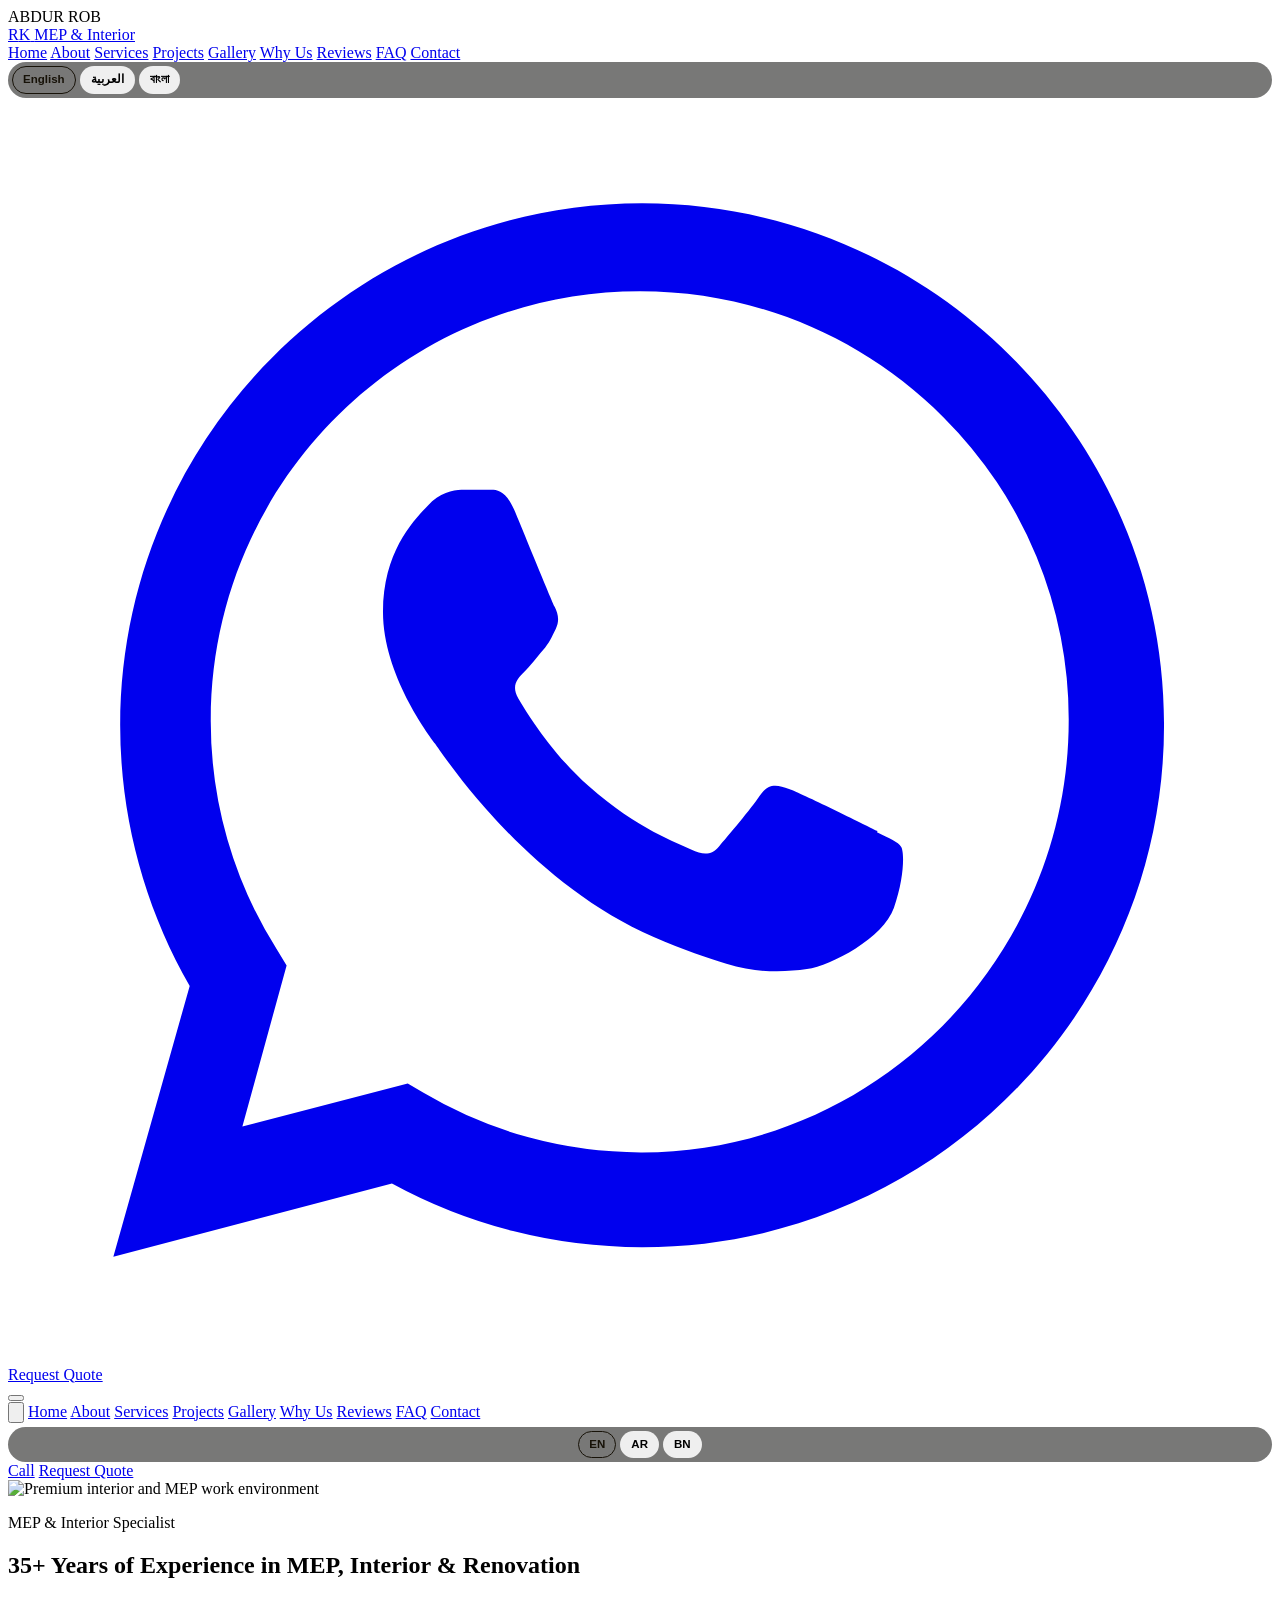
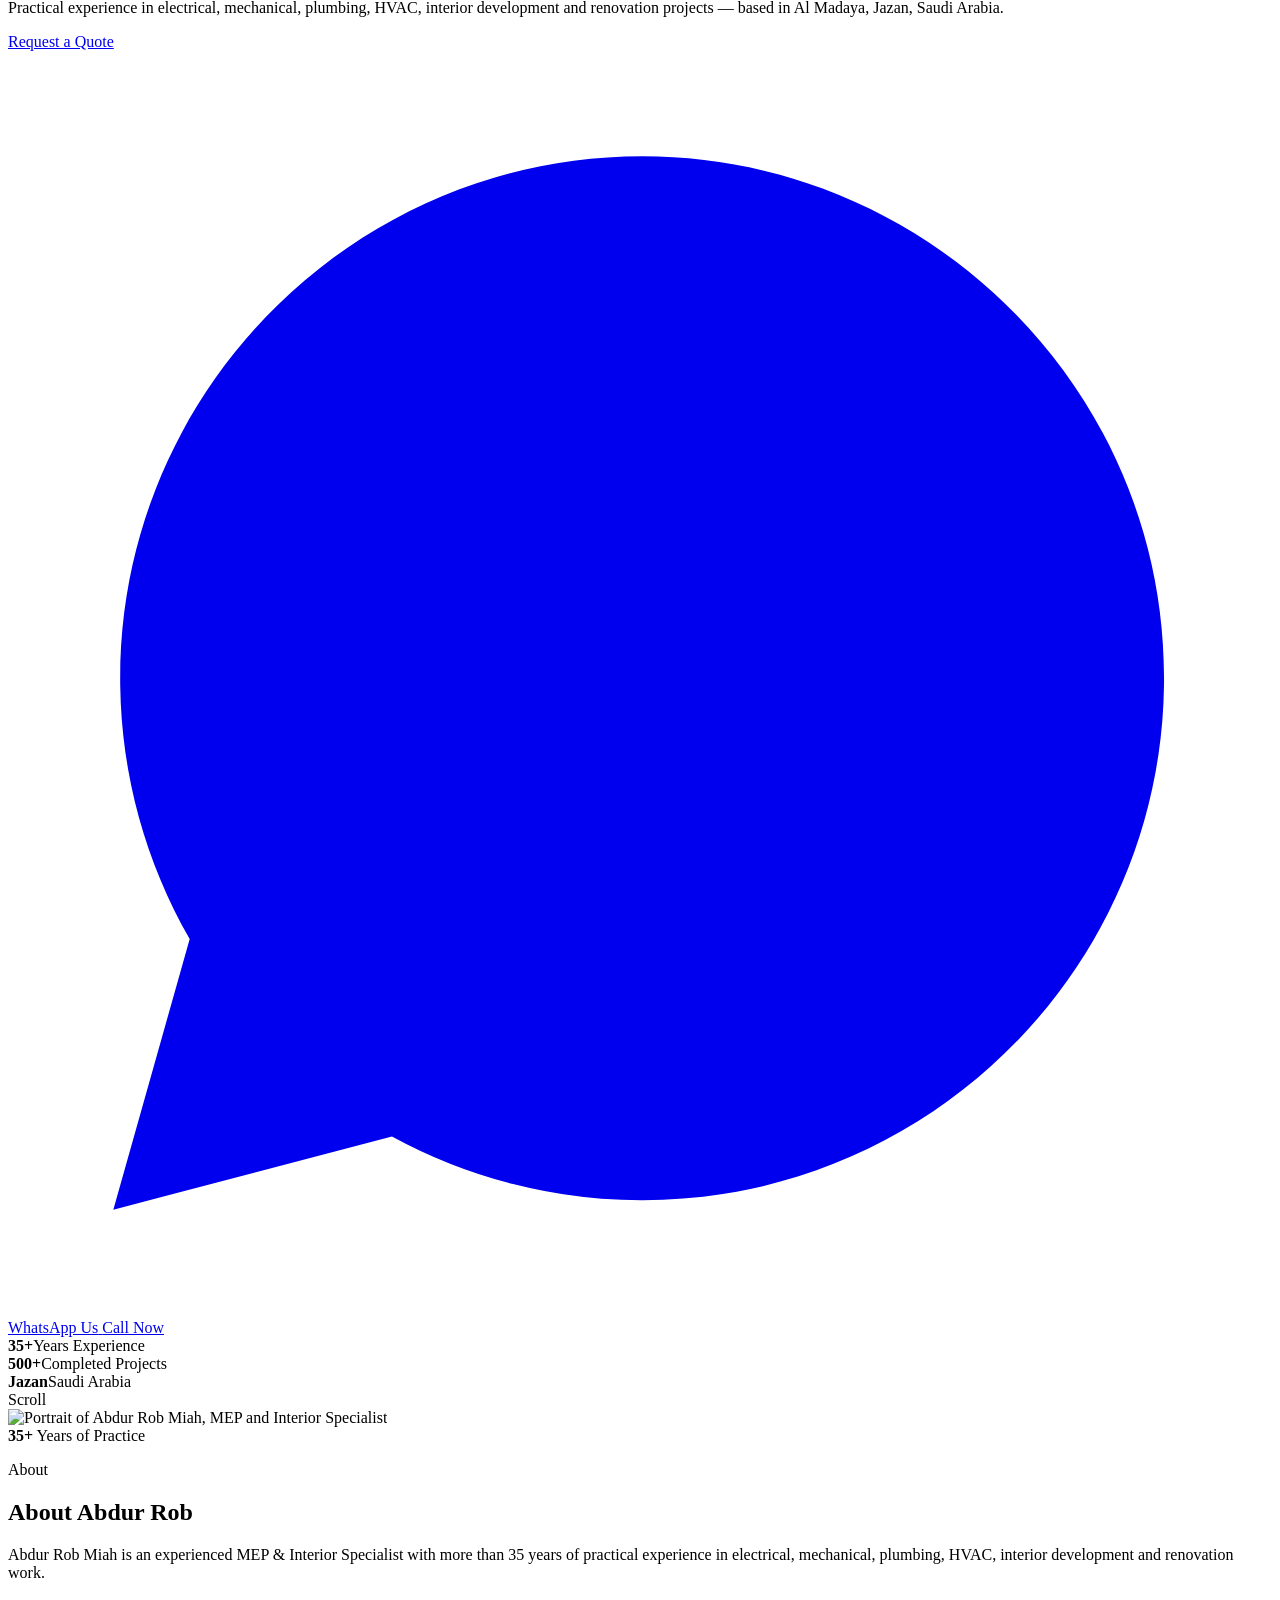
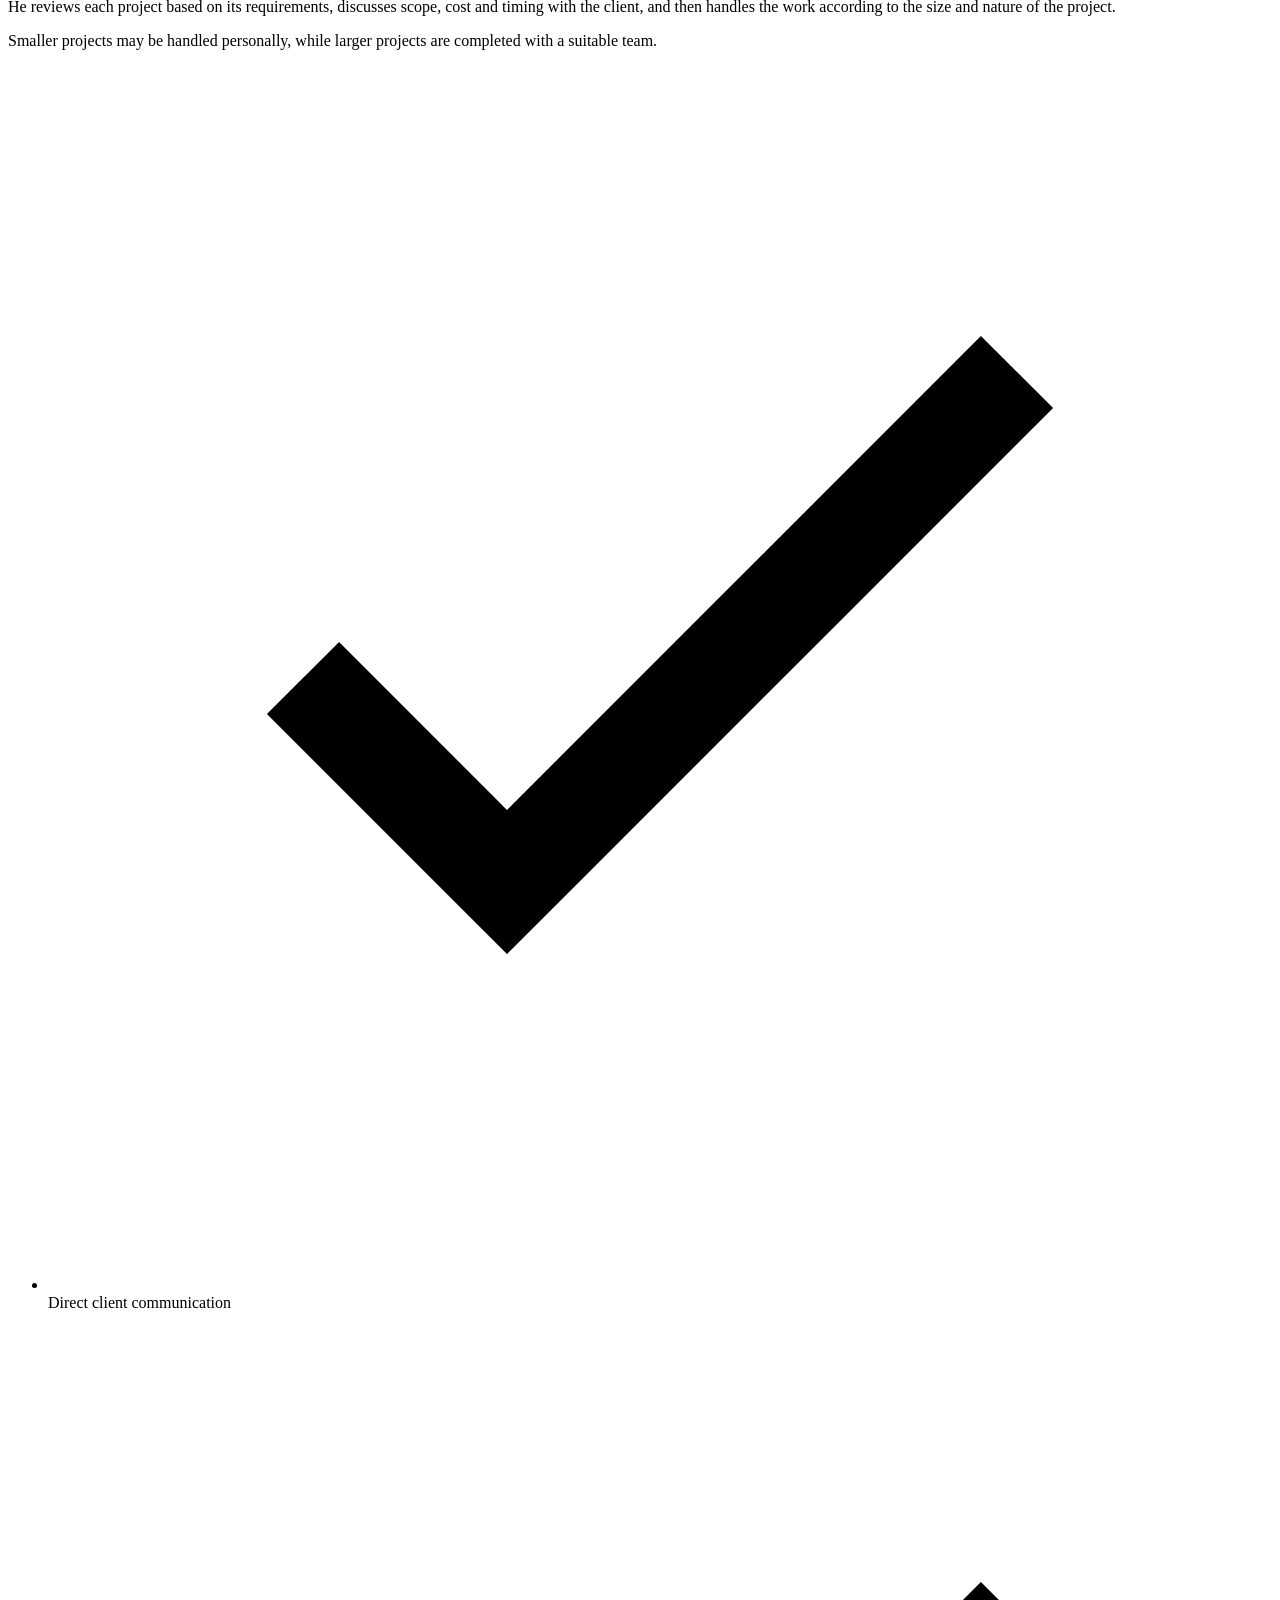
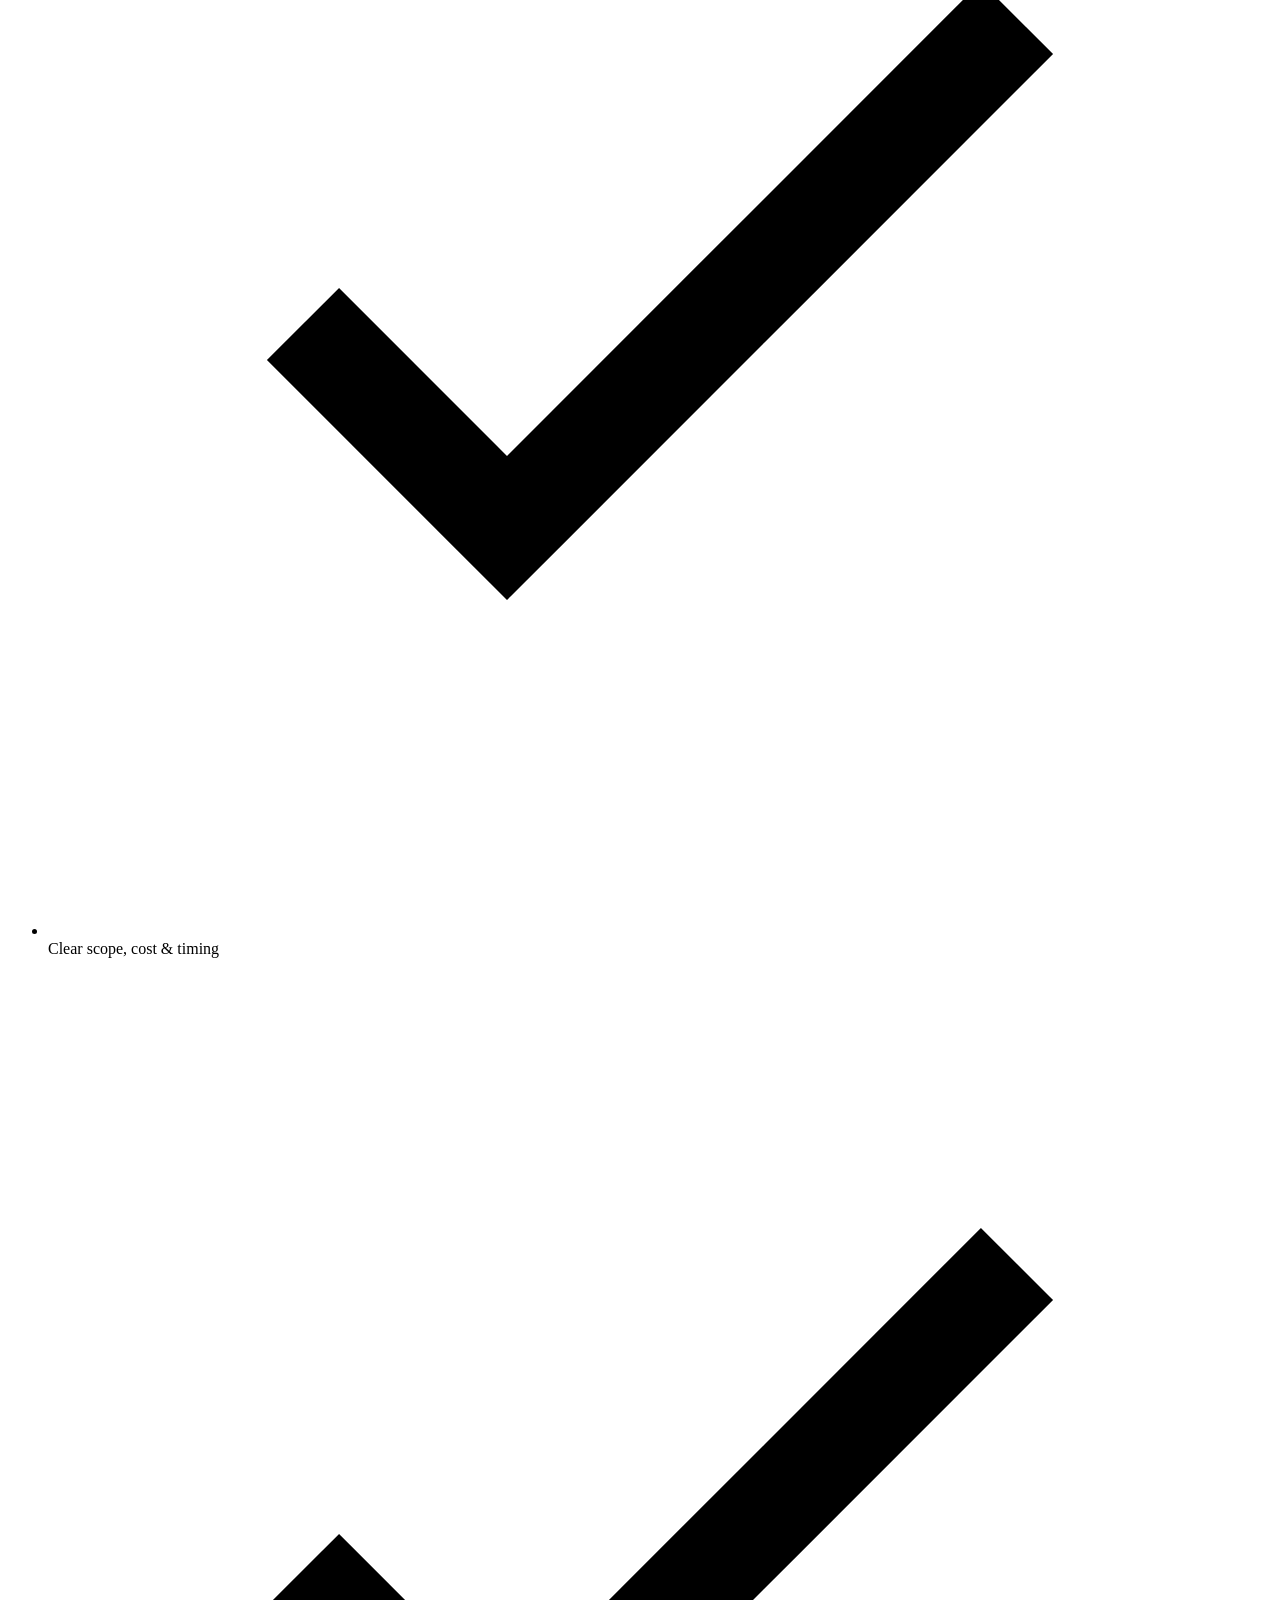
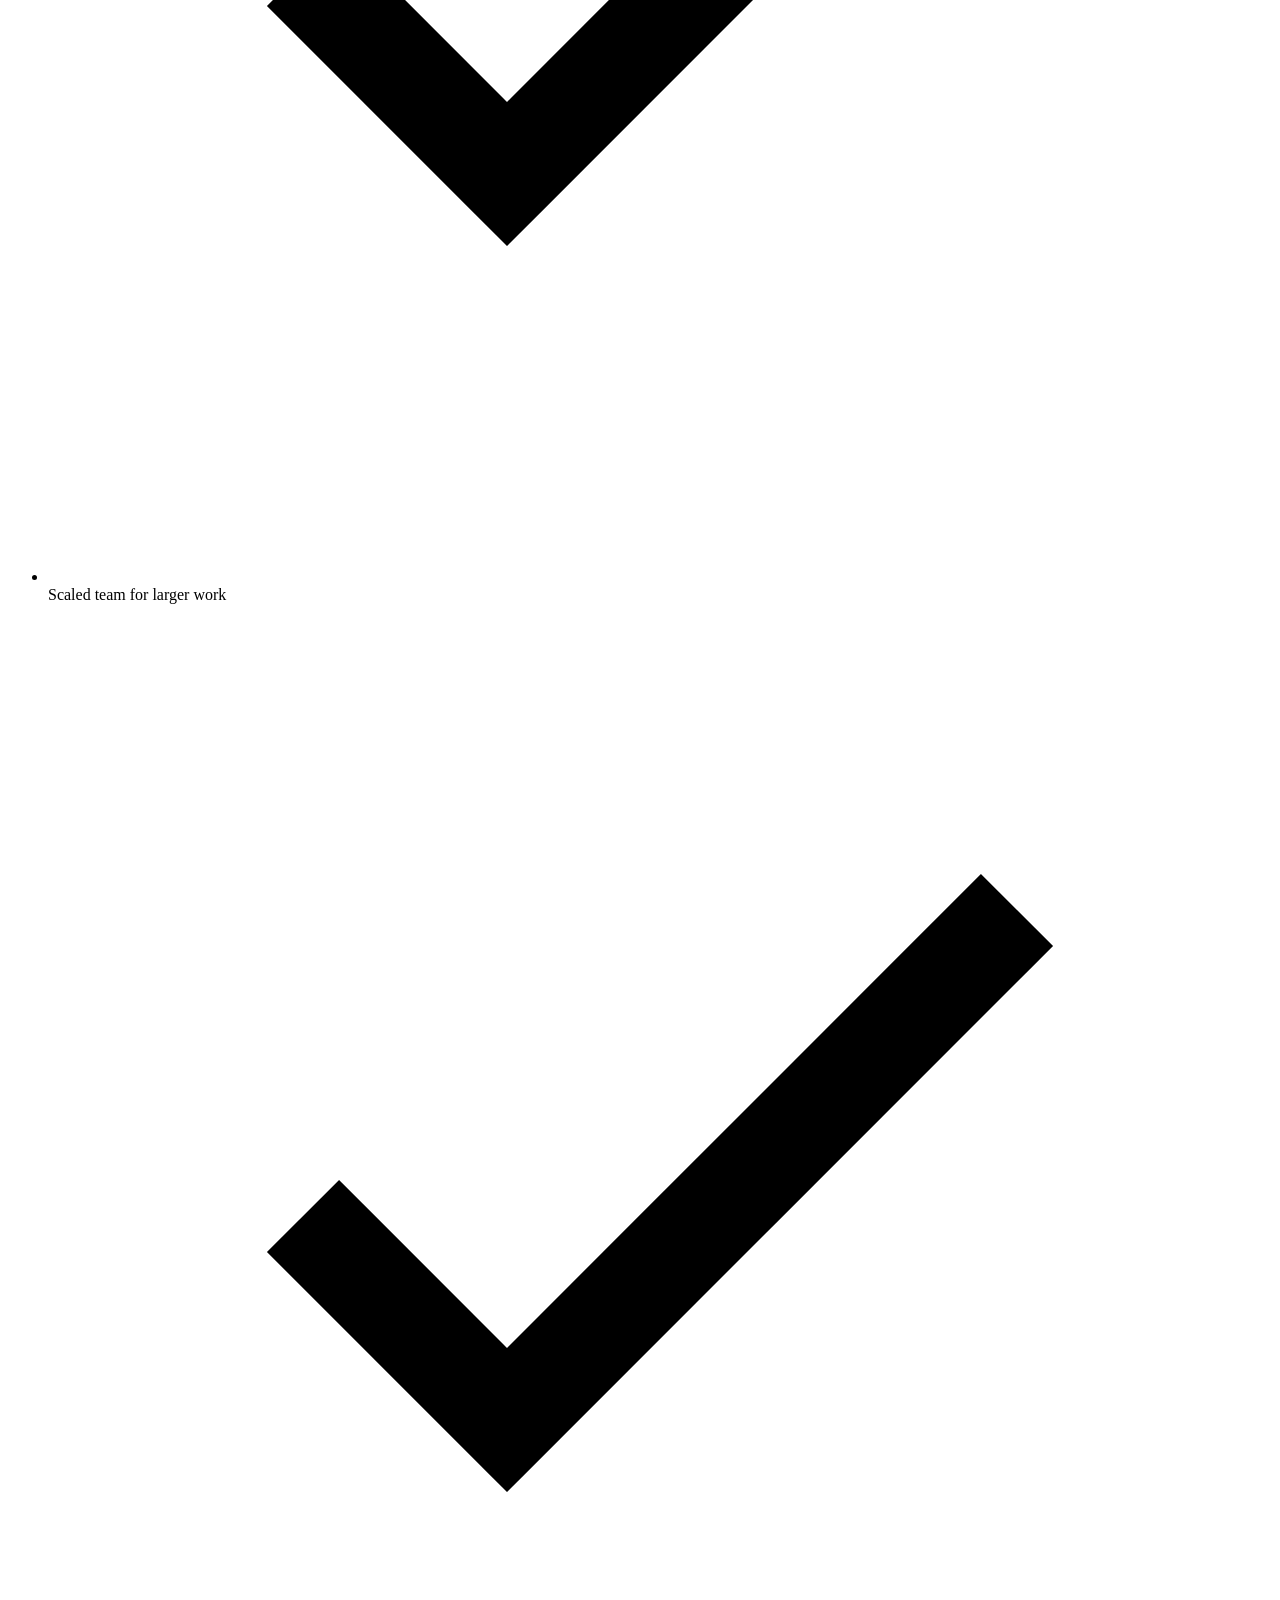
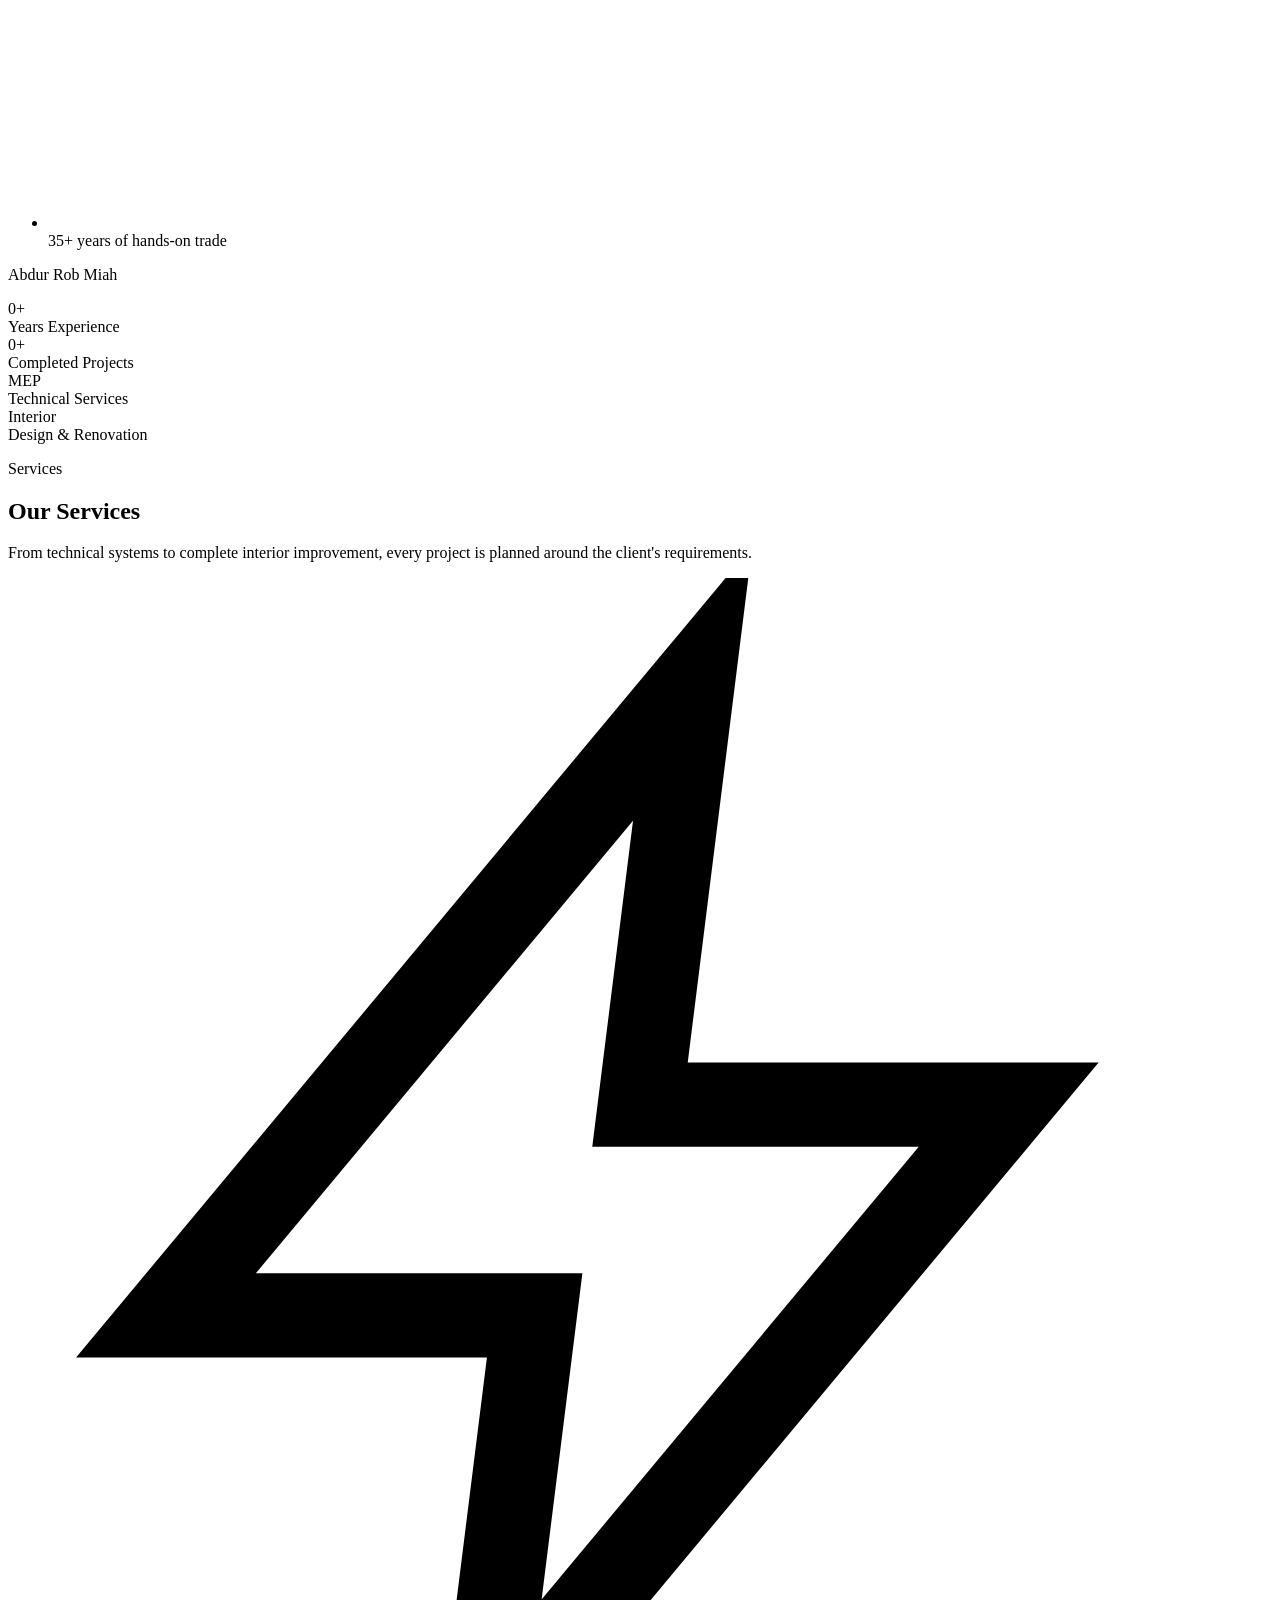
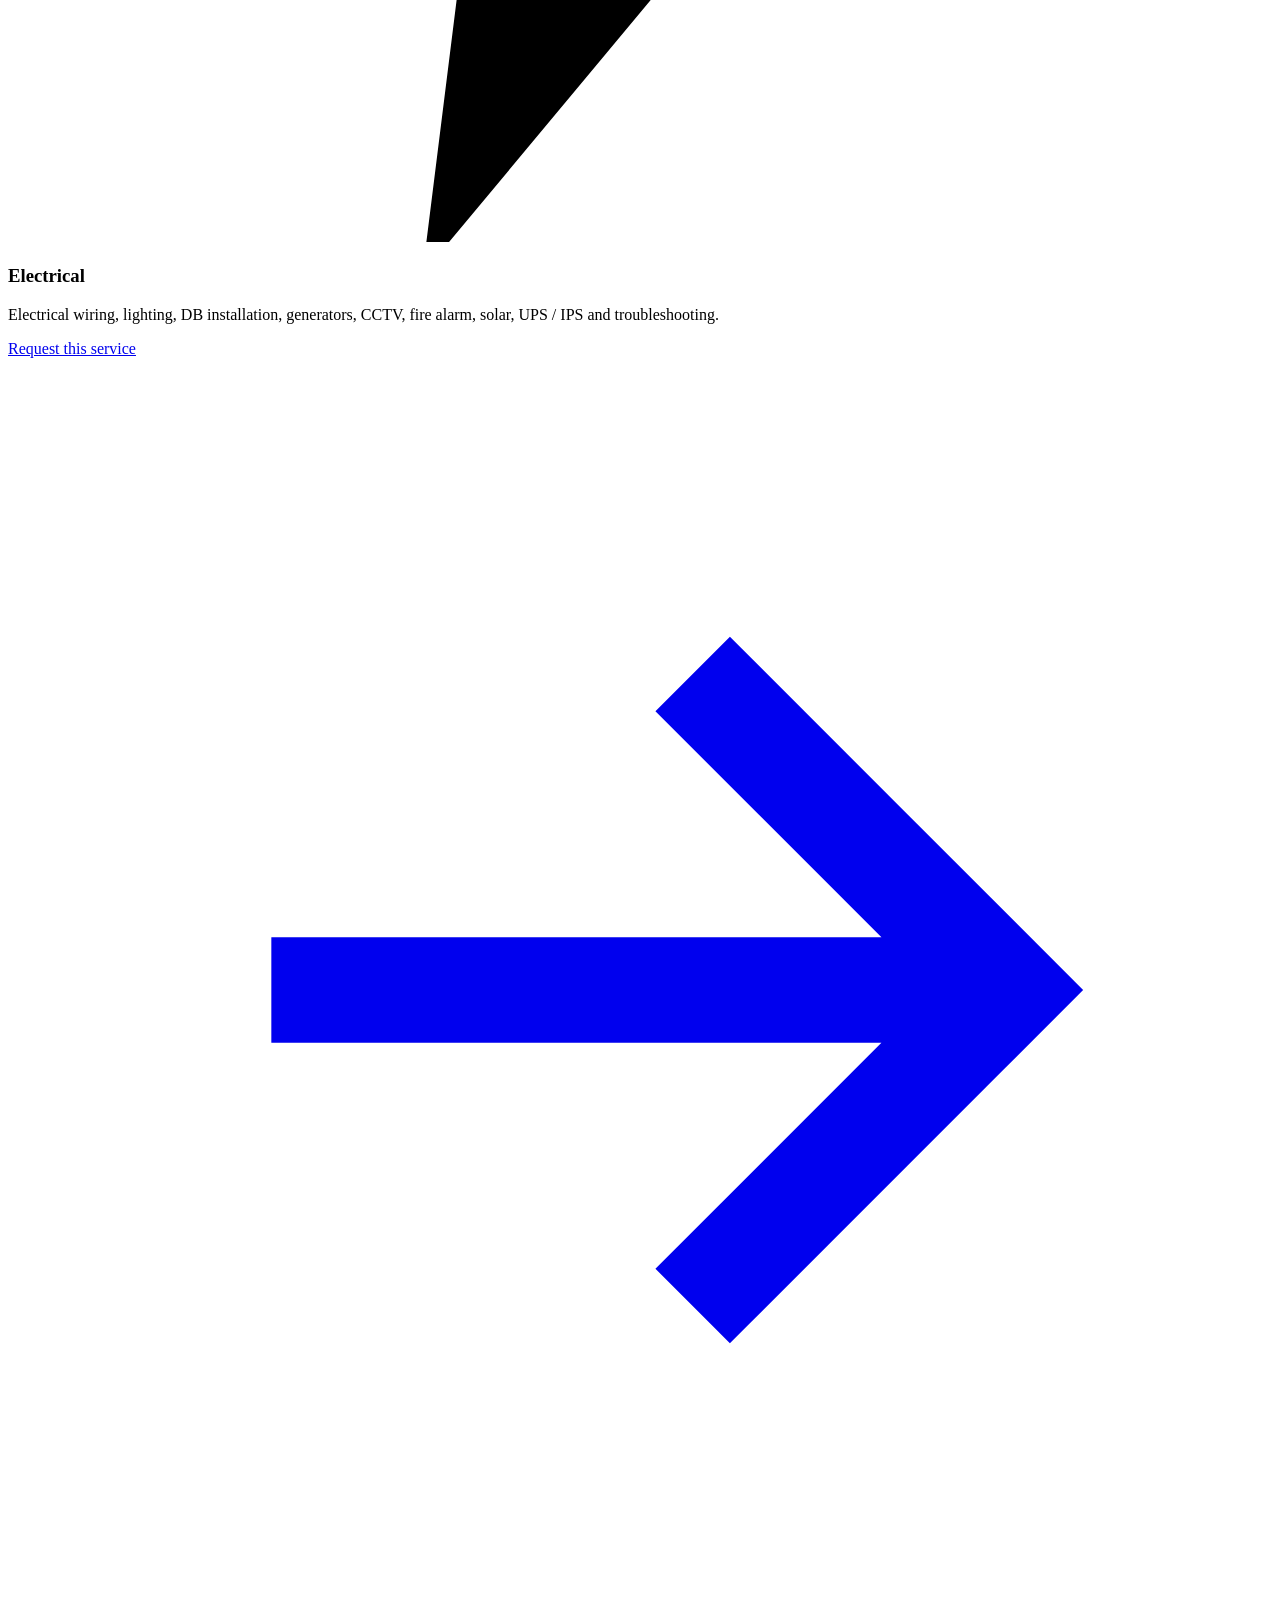
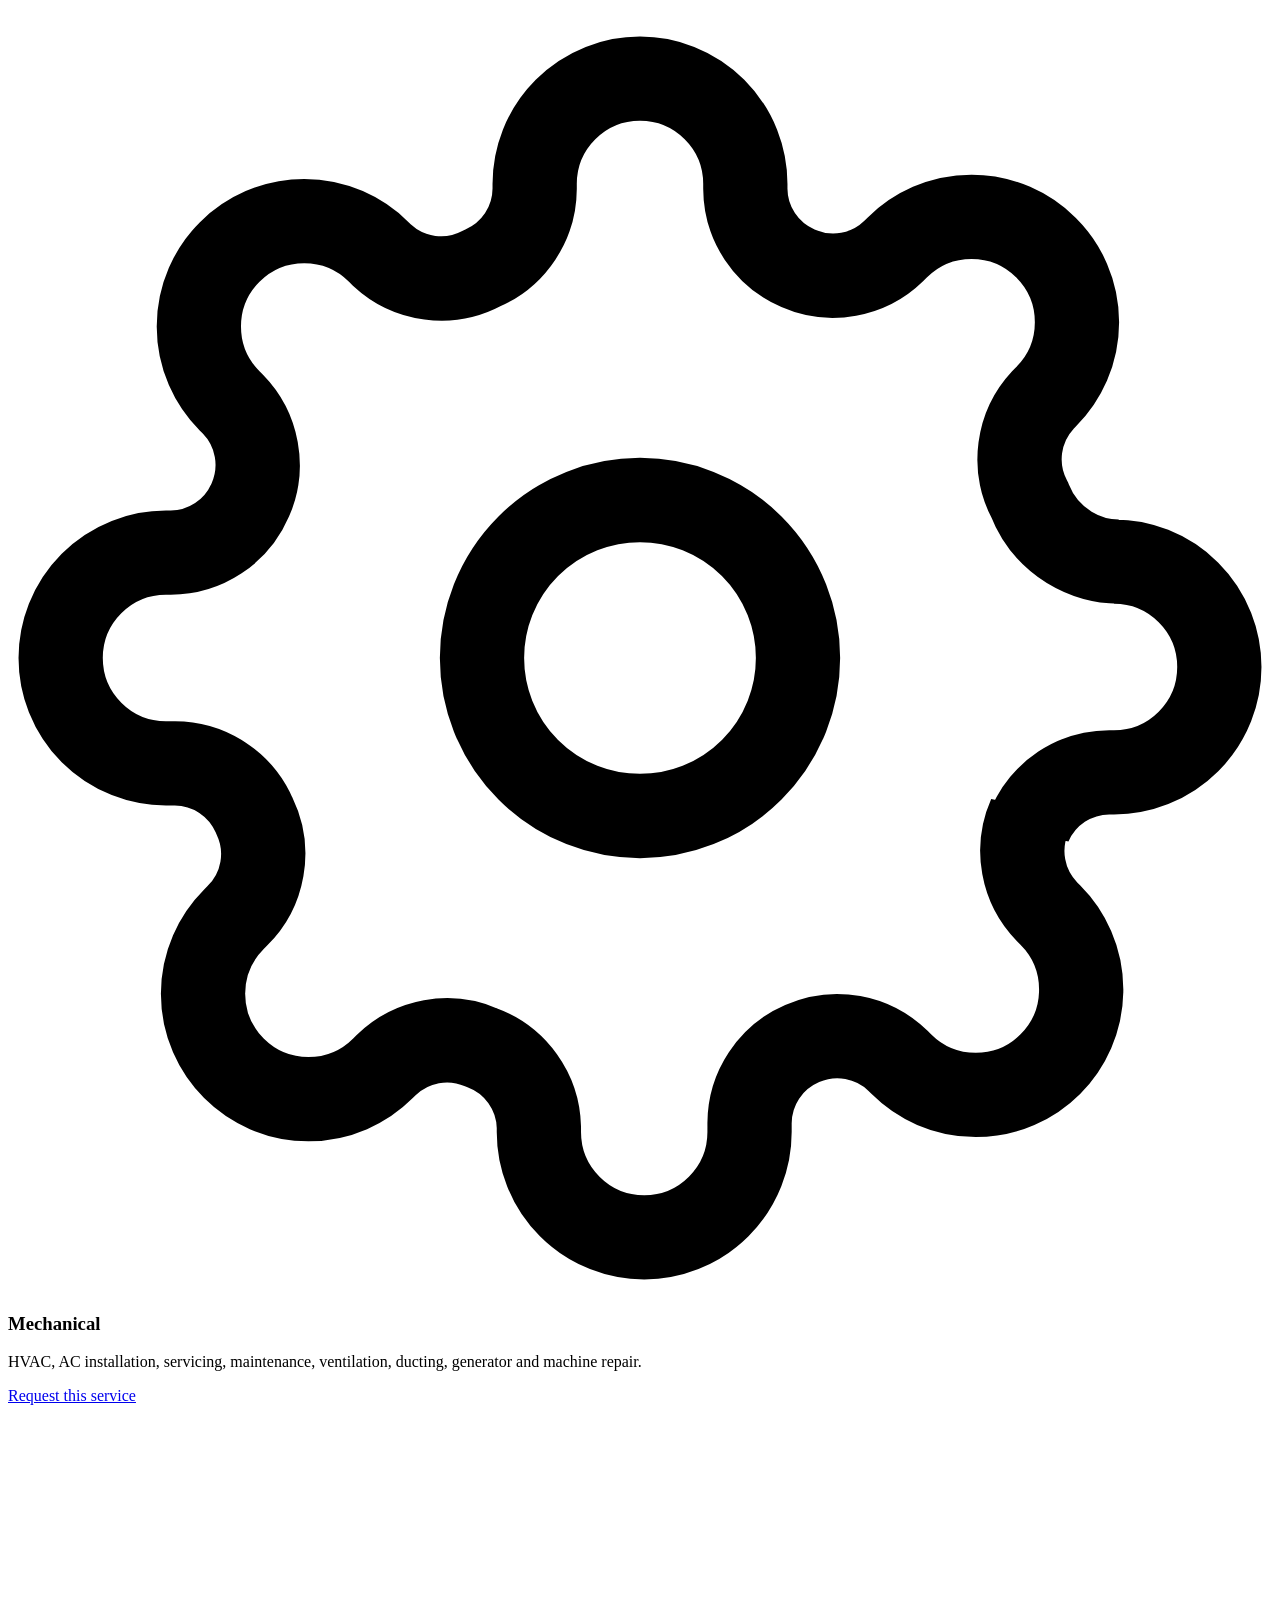
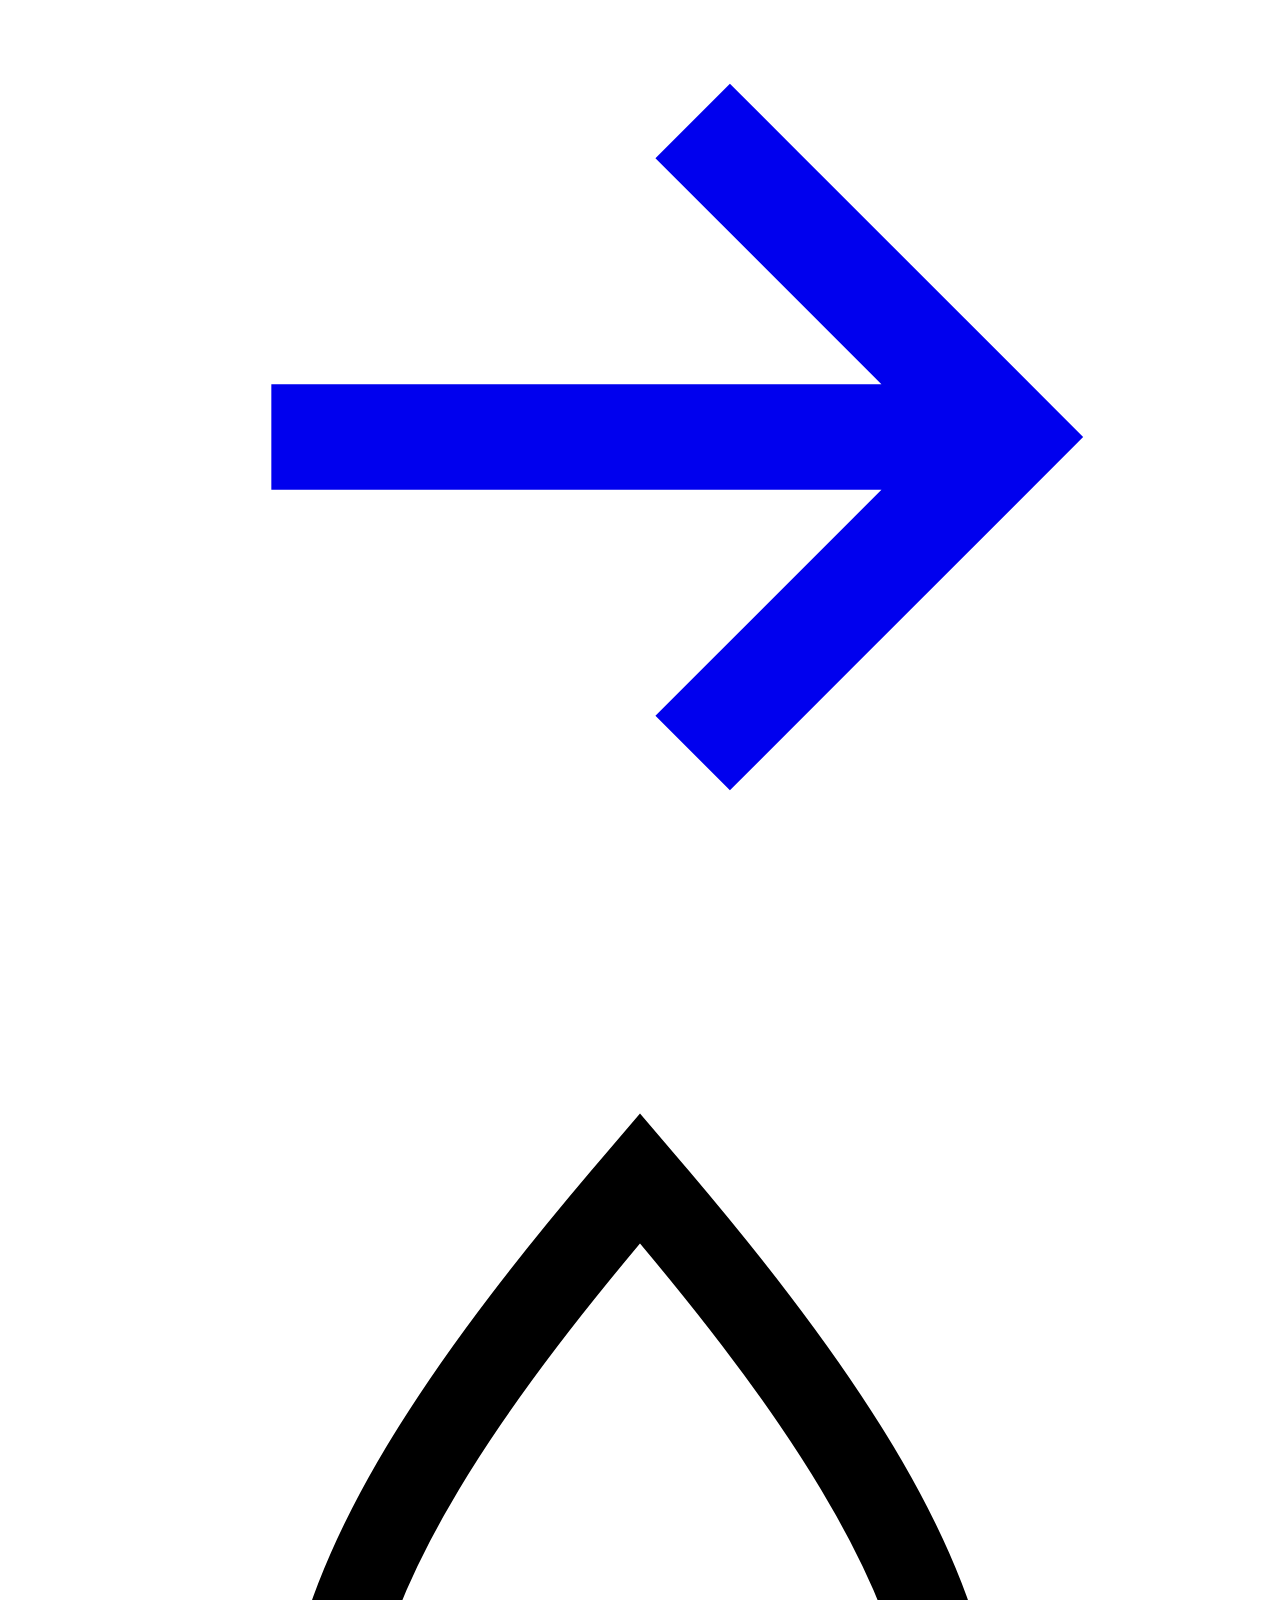
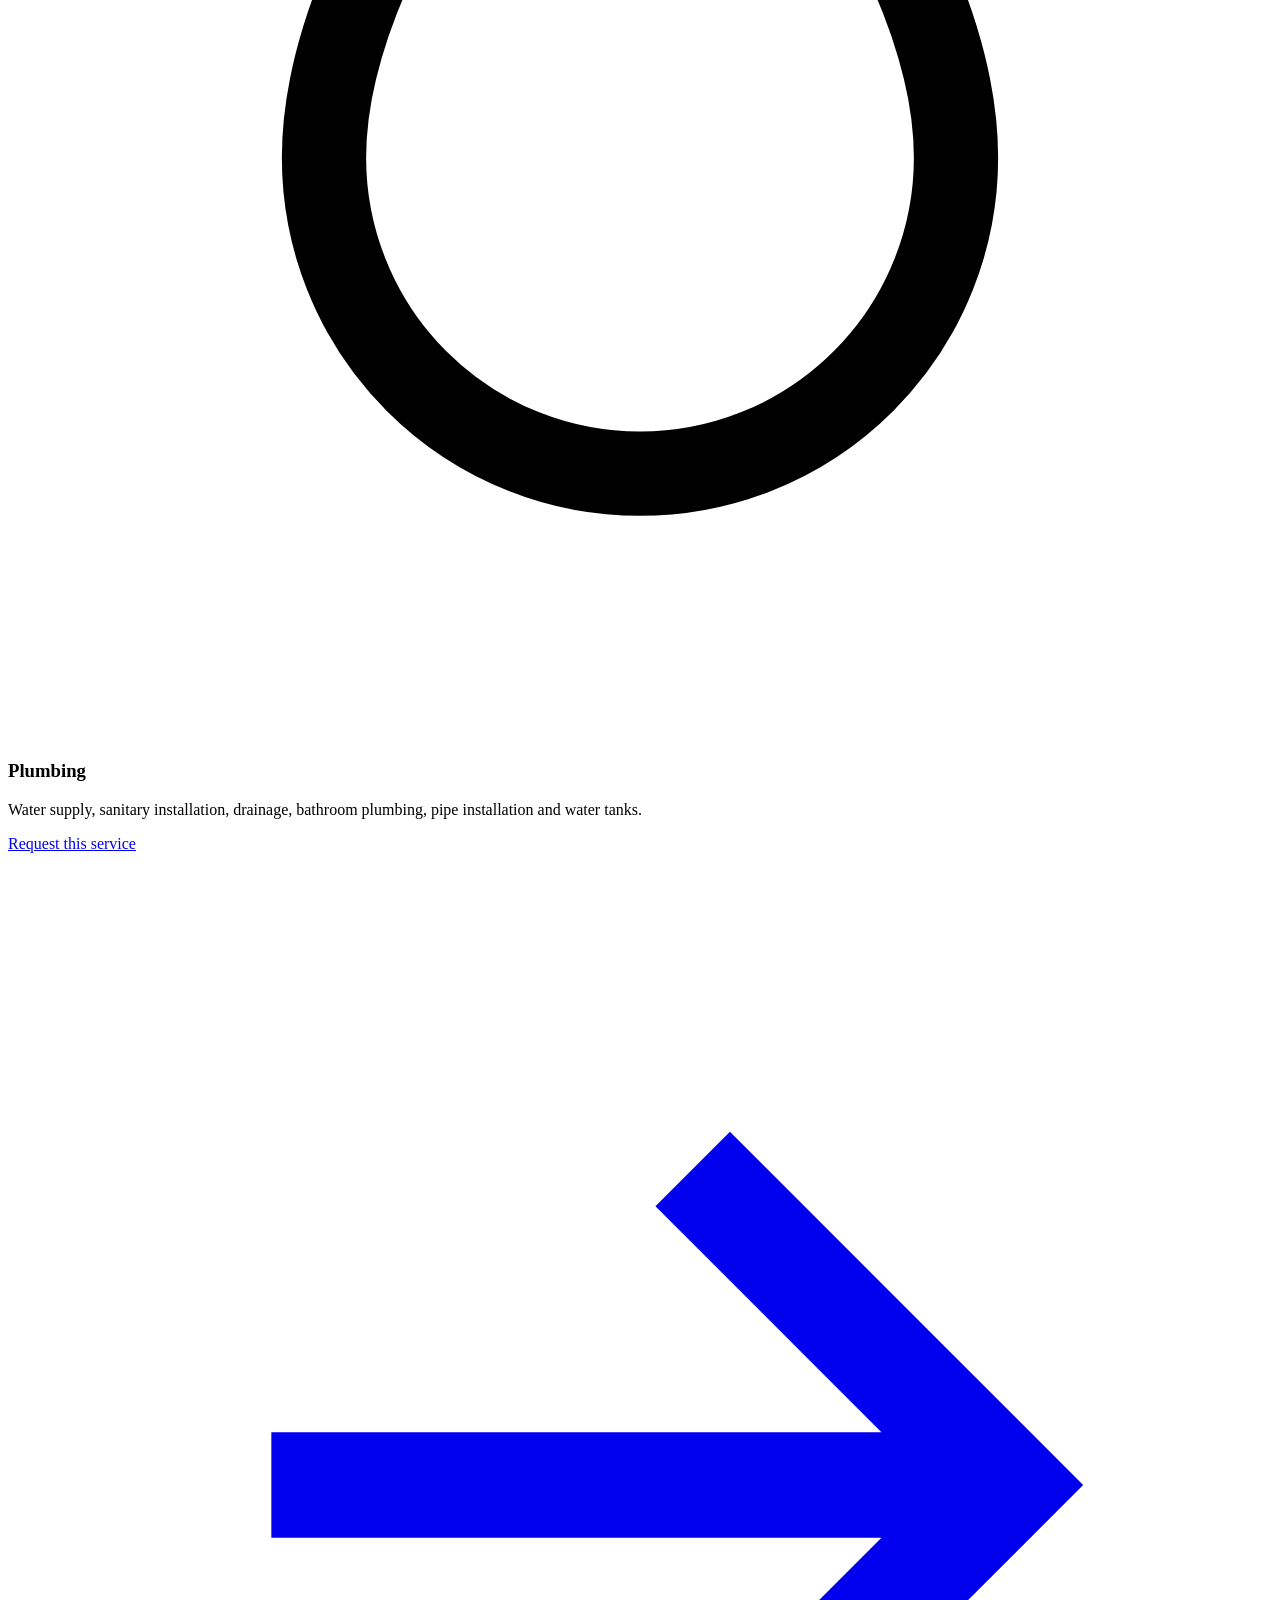
==== commit dbd9a15f: "Update print statement from 'Hello' to 'Goodbye'" ====
--- a/index.html
+++ b/index.html
@@ -10,6 +10,56 @@
 <link rel="stylesheet" href="css/style.css">
 <link rel="stylesheet" href="css/animations.css">
 <link rel="stylesheet" href="css/responsive.css">
+
+<style>
+  /* Language switcher — isolated so it does not alter the existing layout */
+  .language-switcher{
+    display:flex;
+    align-items:center;
+    gap:4px;
+    padding:4px;
+    border:1px solid var(--border-soft);
+    border-radius:999px;
+    background:rgba(10,10,9,.55);
+  }
+  .lang-btn{
+    min-width:38px;
+    padding:7px 10px;
+    border:1px solid transparent;
+    border-radius:999px;
+    color:var(--text-secondary);
+    font-size:.72rem;
+    font-weight:600;
+    line-height:1;
+    transition:all var(--dur-fast) var(--ease);
+  }
+  .lang-btn:hover{
+    color:var(--text-primary);
+    border-color:var(--border-strong);
+    background:var(--gold-10);
+  }
+  .lang-btn.active{
+    color:#171208;
+    background:var(--gold);
+    border-color:var(--gold);
+  }
+  .mobile-language-switcher{
+    margin-top:4px;
+    justify-content:center;
+  }
+  @media (max-width:1024px){
+    .nav-language-switcher{ display:none; }
+  }
+  @media (max-width:480px){
+    .language-switcher{ gap:3px; }
+    .lang-btn{ min-width:42px; padding:9px 10px; }
+  }
+  /* Arabic typography/spacing only; existing design tokens remain untouched */
+  html[dir="rtl"] body{ font-family:var(--font-body); }
+  html[dir="rtl"] .nav-links a::after{ transform-origin:right; }
+  html[dir="rtl"] .card-arrow{ flex-direction:row-reverse; }
+</style>
+
 </head>
 <body>
 
@@ -24,31 +74,37 @@
 <!-- ============================= NAVBAR ============================= -->
 <header class="navbar" id="navbar">
   <div class="nav-inner">
-    <a href="#home" class="brand" aria-label="Abdur Rob home">
-      <span class="brand-name">Abdur Rob<span class="dot">.</span></span>
-      <span class="brand-tag">MEP &amp; Interior Specialist</span>
+    <a href="#home" class="brand" data-i18n-aria="aria.brandHome" aria-label="Abdur Rob home">
+      <span class="brand-name">R<span class="dot">K</span></span>
+      <span class="brand-tag" data-i18n="brand.tag">MEP &amp; Interior</span>
     </a>
 
     <nav class="nav-links" aria-label="Primary">
-      <a href="#home">Home</a>
-      <a href="#about">About</a>
-      <a href="#services">Services</a>
-      <a href="#projects">Projects</a>
-      <a href="#gallery">Gallery</a>
-      <a href="#why-us">Why Us</a>
-      <a href="#reviews">Reviews</a>
-      <a href="#faq">FAQ</a>
-      <a href="#contact">Contact</a>
+      <a href="#home" data-i18n="nav.home">Home</a>
+      <a href="#about" data-i18n="nav.about">About</a>
+      <a href="#services" data-i18n="nav.services">Services</a>
+      <a href="#projects" data-i18n="nav.projects">Projects</a>
+      <a href="#gallery" data-i18n="nav.gallery">Gallery</a>
+      <a href="#why-us" data-i18n="nav.whyUs">Why Us</a>
+      <a href="#reviews" data-i18n="nav.reviews">Reviews</a>
+      <a href="#faq" data-i18n="nav.faq">FAQ</a>
+      <a href="#contact" data-i18n="nav.contact">Contact</a>
     </nav>
 
     <div class="nav-actions">
-      <a class="icon-btn" href="https://wa.me/966550082140" target="_blank" rel="noopener" aria-label="Chat on WhatsApp">
+
+      <div class="language-switcher nav-language-switcher" role="group" data-i18n-aria="aria.chooseLanguage" aria-label="Choose language">
+        <button type="button" class="lang-btn active" data-lang="en">English</button>
+        <button type="button" class="lang-btn" data-lang="ar">العربية</button>
+        <button type="button" class="lang-btn" data-lang="bn">বাংলা</button>
+      </div>
+      <a class="icon-btn" href="https://wa.me/966550082140" target="_blank" rel="noopener" data-i18n-aria="aria.chatWhatsapp" aria-label="Chat on WhatsApp">
         <svg viewBox="0 0 24 24" fill="currentColor"><path d="M12.04 2C6.58 2 2.13 6.45 2.13 11.91c0 1.75.46 3.45 1.32 4.95L2 22l5.29-1.39a9.9 9.9 0 0 0 4.75 1.21h.01c5.46 0 9.9-4.45 9.9-9.91C21.96 6.45 17.5 2 12.04 2Zm0 18.02h-.01a8.1 8.1 0 0 1-4.14-1.13l-.3-.18-3.14.82.84-3.06-.19-.31a8.1 8.1 0 0 1-1.25-4.35c0-4.49 3.65-8.14 8.15-8.14 2.18 0 4.22.85 5.76 2.39a8.1 8.1 0 0 1 2.38 5.76c0 4.5-3.66 8.2-8.1 8.2Zm4.47-6.1c-.24-.12-1.45-.72-1.68-.8-.22-.08-.39-.12-.55.12-.16.24-.63.8-.78.97-.14.16-.28.18-.53.06-.24-.12-1.02-.38-1.94-1.2-.72-.64-1.2-1.43-1.34-1.67-.14-.24-.02-.37.11-.5.11-.11.24-.28.36-.42.12-.14.16-.24.24-.4.08-.16.04-.3-.02-.42-.06-.12-.55-1.32-.75-1.8-.2-.48-.4-.42-.55-.42h-.47c-.16 0-.42.06-.64.3-.22.24-.85.83-.85 2.02 0 1.19.87 2.34.99 2.5.12.16 1.71 2.62 4.15 3.67.58.25 1.03.4 1.38.51.58.18 1.11.16 1.53.1.47-.07 1.45-.59 1.65-1.16.2-.57.2-1.06.14-1.16-.06-.1-.22-.16-.46-.28Z"/></svg>
       </a>
-      <a class="btn btn-primary btn-sm" href="#quote">Request Quote</a>
-    </div>
-
-    <button class="hamburger" id="hamburger" aria-label="Open menu" aria-expanded="false">
+      <a class="btn btn-primary btn-sm" href="#quote" data-i18n="nav.requestQuote">Request Quote</a>
+    </div>
+
+    <button class="hamburger" id="hamburger" data-i18n-aria="aria.openMenu" aria-label="Open menu" aria-expanded="false">
       <span></span><span></span><span></span>
     </button>
   </div>
@@ -56,21 +112,27 @@
 
 <!-- Mobile fullscreen menu -->
 <nav class="mobile-menu" id="mobileMenu" aria-label="Mobile">
-  <button class="mobile-menu-close" id="mobileMenuClose" aria-label="Close menu">
+  <button class="mobile-menu-close" id="mobileMenuClose" data-i18n-aria="aria.closeMenu" aria-label="Close menu">
     <svg viewBox="0 0 24 24" fill="none" stroke="currentColor" stroke-width="1.8"><path d="M6 6l12 12M18 6L6 18"/></svg>
   </button>
-  <a href="#home">Home</a>
-  <a href="#about">About</a>
-  <a href="#services">Services</a>
-  <a href="#projects">Projects</a>
-  <a href="#gallery">Gallery</a>
-  <a href="#why-us">Why Us</a>
-  <a href="#reviews">Reviews</a>
-  <a href="#faq">FAQ</a>
-  <a href="#contact">Contact</a>
+  <a href="#home" data-i18n="nav.home">Home</a>
+  <a href="#about" data-i18n="nav.about">About</a>
+  <a href="#services" data-i18n="nav.services">Services</a>
+  <a href="#projects" data-i18n="nav.projects">Projects</a>
+  <a href="#gallery" data-i18n="nav.gallery">Gallery</a>
+  <a href="#why-us" data-i18n="nav.whyUs">Why Us</a>
+  <a href="#reviews" data-i18n="nav.reviews">Reviews</a>
+  <a href="#faq" data-i18n="nav.faq">FAQ</a>
+  <a href="#contact" data-i18n="nav.contact">Contact</a>
+
+    <div class="language-switcher mobile-language-switcher" role="group" data-i18n-aria="aria.chooseLanguage" aria-label="Choose language">
+      <button type="button" class="lang-btn active" data-lang="en">EN</button>
+      <button type="button" class="lang-btn" data-lang="ar">AR</button>
+      <button type="button" class="lang-btn" data-lang="bn">BN</button>
+    </div>
   <div class="mobile-menu-actions">
-    <a href="tel:+966550082140" class="btn btn-ghost btn-sm">Call</a>
-    <a href="#quote" class="btn btn-primary btn-sm">Request Quote</a>
+    <a href="tel:+966550082140" class="btn btn-ghost btn-sm" data-i18n="mobileBar.call">Call</a>
+    <a href="#quote" class="btn btn-primary btn-sm" data-i18n="nav.requestQuote">Request Quote</a>
   </div>
 </nav>
 
@@ -84,28 +146,28 @@
   <div class="hero-overlay"></div>
 
   <div class="hero-content" id="home">
-    <p class="hero-label">MEP &amp; Interior Specialist</p>
-    <h1>35+ Years of Experience in MEP, Interior &amp; Renovation</h1>
-    <p class="hero-desc">Practical experience in electrical, mechanical, plumbing, HVAC, interior development and renovation projects — based in Al Madaya, Jazan, Saudi Arabia.</p>
+    <p class="hero-label" data-i18n="hero.label">MEP &amp; Interior Specialist</p>
+    <h1 data-i18n="hero.title">35+ Years of Experience in MEP, Interior &amp; Renovation</h1>
+    <p class="hero-desc" data-i18n="hero.desc">Practical experience in electrical, mechanical, plumbing, HVAC, interior development and renovation projects — based in Al Madaya, Jazan, Saudi Arabia.</p>
 
     <div class="hero-actions">
-      <a href="#quote" class="btn btn-primary">Request a Quote</a>
+      <a href="#quote" class="btn btn-primary" data-i18n="hero.btnQuote">Request a Quote</a>
       <a href="https://wa.me/966550082140" target="_blank" rel="noopener" class="btn btn-secondary">
         <svg viewBox="0 0 24 24" fill="currentColor"><path d="M12.04 2C6.58 2 2.13 6.45 2.13 11.91c0 1.75.46 3.45 1.32 4.95L2 22l5.29-1.39a9.9 9.9 0 0 0 4.75 1.21h.01c5.46 0 9.9-4.45 9.9-9.91C21.96 6.45 17.5 2 12.04 2Z"/></svg>
-        WhatsApp Us
+        <span data-i18n="hero.btnWhatsapp">WhatsApp Us</span>
       </a>
-      <a href="tel:+966550082140" class="btn btn-ghost">Call Now</a>
+      <a href="tel:+966550082140" class="btn btn-ghost" data-i18n="hero.btnCall">Call Now</a>
     </div>
 
     <div class="hero-meta">
-      <div><strong>35+</strong><span>Years Experience</span></div>
-      <div><strong>500+</strong><span>Completed Projects</span></div>
-      <div><strong>Jazan</strong><span>Saudi Arabia</span></div>
+      <div><strong>35+</strong><span data-i18n="hero.metaYearsLabel">Years Experience</span></div>
+      <div><strong>500+</strong><span data-i18n="hero.metaProjectsLabel">Completed Projects</span></div>
+      <div><strong>Jazan</strong><span data-i18n="hero.metaLocationSub">Saudi Arabia</span></div>
     </div>
   </div>
 
   <div class="scroll-indicator">
-    <span>Scroll</span>
+    <span data-i18n="hero.scroll">Scroll</span>
     <div class="line"></div>
   </div>
 </section>
@@ -119,22 +181,22 @@
       </div>
       <div class="about-badge">
         <strong>35+</strong>
-        <span>Years of Practice</span>
+        <span data-i18n="about.badgeLabel">Years of Practice</span>
       </div>
     </div>
 
     <div class="about-body">
-      <p class="eyebrow reveal">About</p>
-      <h2 class="reveal reveal-delay-1">About Abdur Rob</h2>
-      <p class="reveal reveal-delay-1">Abdur Rob Miah is an experienced MEP &amp; Interior Specialist with more than 35 years of practical experience in electrical, mechanical, plumbing, HVAC, interior development and renovation work.</p>
-      <p class="reveal reveal-delay-2">He reviews each project based on its requirements, discusses scope, cost and timing with the client, and then handles the work according to the size and nature of the project.</p>
-      <p class="reveal reveal-delay-2">Smaller projects may be handled personally, while larger projects are completed with a suitable team.</p>
+      <p class="eyebrow reveal" data-i18n="about.eyebrow">About</p>
+      <h2 class="reveal reveal-delay-1" data-i18n="about.title">About Abdur Rob</h2>
+      <p class="reveal reveal-delay-1" data-i18n="about.p1">Abdur Rob Miah is an experienced MEP &amp; Interior Specialist with more than 35 years of practical experience in electrical, mechanical, plumbing, HVAC, interior development and renovation work.</p>
+      <p class="reveal reveal-delay-2" data-i18n="about.p2">He reviews each project based on its requirements, discusses scope, cost and timing with the client, and then handles the work according to the size and nature of the project.</p>
+      <p class="reveal reveal-delay-2" data-i18n="about.p3">Smaller projects may be handled personally, while larger projects are completed with a suitable team.</p>
 
       <ul class="about-points reveal reveal-delay-3">
-        <li><svg viewBox="0 0 24 24" fill="none" stroke="currentColor" stroke-width="2"><path d="M5 12l4 4L19 6"/></svg> Direct client communication</li>
-        <li><svg viewBox="0 0 24 24" fill="none" stroke="currentColor" stroke-width="2"><path d="M5 12l4 4L19 6"/></svg> Clear scope, cost &amp; timing</li>
-        <li><svg viewBox="0 0 24 24" fill="none" stroke="currentColor" stroke-width="2"><path d="M5 12l4 4L19 6"/></svg> Scaled team for larger work</li>
-        <li><svg viewBox="0 0 24 24" fill="none" stroke="currentColor" stroke-width="2"><path d="M5 12l4 4L19 6"/></svg> 35+ years of hands-on trade</li>
+        <li><svg viewBox="0 0 24 24" fill="none" stroke="currentColor" stroke-width="2"><path d="M5 12l4 4L19 6"/></svg> <span data-i18n="about.point1">Direct client communication</span></li>
+        <li><svg viewBox="0 0 24 24" fill="none" stroke="currentColor" stroke-width="2"><path d="M5 12l4 4L19 6"/></svg> <span data-i18n="about.point2">Clear scope, cost &amp; timing</span></li>
+        <li><svg viewBox="0 0 24 24" fill="none" stroke="currentColor" stroke-width="2"><path d="M5 12l4 4L19 6"/></svg> <span data-i18n="about.point3">Scaled team for larger work</span></li>
+        <li><svg viewBox="0 0 24 24" fill="none" stroke="currentColor" stroke-width="2"><path d="M5 12l4 4L19 6"/></svg> <span data-i18n="about.point4">35+ years of hands-on trade</span></li>
       </ul>
 
       <p class="signature reveal reveal-delay-3">Abdur Rob Miah</p>
@@ -147,19 +209,19 @@
   <div class="container stats-grid">
     <div class="stat-item reveal">
       <div class="stat-num"><span data-counter="35">0</span>+</div>
-      <div class="stat-label">Years Experience</div>
+      <div class="stat-label" data-i18n="stats.years">Years Experience</div>
     </div>
     <div class="stat-item reveal reveal-delay-1">
       <div class="stat-num"><span data-counter="500">0</span>+</div>
-      <div class="stat-label">Completed Projects</div>
+      <div class="stat-label" data-i18n="stats.projects">Completed Projects</div>
     </div>
     <div class="stat-item reveal reveal-delay-2">
       <div class="stat-num">MEP</div>
-      <div class="stat-label">Technical Services</div>
+      <div class="stat-label" data-i18n="stats.mepDesc">Technical Services</div>
     </div>
     <div class="stat-item reveal reveal-delay-3">
-      <div class="stat-num">Interior</div>
-      <div class="stat-label">Design &amp; Renovation</div>
+      <div class="stat-num" data-i18n="stats.interiorLabel">Interior</div>
+      <div class="stat-label" data-i18n="stats.interiorDesc">Design &amp; Renovation</div>
     </div>
   </div>
 </section>
@@ -168,52 +230,52 @@
 <section class="section-pad" id="services">
   <div class="container">
     <div class="section-head center reveal">
-      <p class="eyebrow" style="justify-content:center">Services</p>
-      <h2>Our Services</h2>
-      <p>From technical systems to complete interior improvement, every project is planned around the client's requirements.</p>
+      <p class="eyebrow" style="justify-content:center" data-i18n="services.eyebrow">Services</p>
+      <h2 data-i18n="services.title">Our Services</h2>
+      <p data-i18n="services.desc">From technical systems to complete interior improvement, every project is planned around the client's requirements.</p>
     </div>
 
     <div class="services-grid">
       <article class="service-card reveal">
         <div class="service-icon"><svg viewBox="0 0 24 24" fill="none" stroke="currentColor" stroke-width="1.6"><path d="M13 2 3 14h7l-1 8 10-12h-7l1-8Z"/></svg></div>
-        <h3>Electrical</h3>
-        <p>Electrical wiring, lighting, DB installation, generators, CCTV, fire alarm, solar, UPS / IPS and troubleshooting.</p>
-        <a href="#quote" class="card-arrow">Request this service <svg viewBox="0 0 24 24" fill="none" stroke="currentColor" stroke-width="2"><path d="M5 12h14M13 6l6 6-6 6"/></svg></a>
+        <h3 data-i18n="services.electricalTitle">Electrical</h3>
+        <p data-i18n="services.electricalDesc">Electrical wiring, lighting, DB installation, generators, CCTV, fire alarm, solar, UPS / IPS and troubleshooting.</p>
+        <a href="#quote" class="card-arrow"><span data-i18n="services.ctaLabel">Request this service</span> <svg viewBox="0 0 24 24" fill="none" stroke="currentColor" stroke-width="2"><path d="M5 12h14M13 6l6 6-6 6"/></svg></a>
       </article>
 
       <article class="service-card reveal reveal-delay-1">
         <div class="service-icon"><svg viewBox="0 0 24 24" fill="none" stroke="currentColor" stroke-width="1.6"><circle cx="12" cy="12" r="3"/><path d="M19.4 15a1.65 1.65 0 0 0 .33 1.82l.06.06a2 2 0 1 1-2.83 2.83l-.06-.06a1.65 1.65 0 0 0-1.82-.33 1.65 1.65 0 0 0-1 1.51V21a2 2 0 0 1-4 0v-.09A1.65 1.65 0 0 0 9 19.4a1.65 1.65 0 0 0-1.82.33l-.06.06a2 2 0 1 1-2.83-2.83l.06-.06A1.65 1.65 0 0 0 4.68 15a1.65 1.65 0 0 0-1.51-1H3a2 2 0 0 1 0-4h.09A1.65 1.65 0 0 0 4.6 9a1.65 1.65 0 0 0-.33-1.82l-.06-.06a2 2 0 1 1 2.83-2.83l.06.06A1.65 1.65 0 0 0 9 4.6a1.65 1.65 0 0 0 1-1.51V3a2 2 0 0 1 4 0v.09a1.65 1.65 0 0 0 1 1.51 1.65 1.65 0 0 0 1.82-.33l.06-.06a2 2 0 1 1 2.83 2.83l-.06.06A1.65 1.65 0 0 0 19.4 9c.14.36.4.68.75.9.28.17.6.27.94.27H21a2 2 0 0 1 0 4h-.09a1.65 1.65 0 0 0-1.51 1Z"/></svg></div>
-        <h3>Mechanical</h3>
-        <p>HVAC, AC installation, servicing, maintenance, ventilation, ducting, generator and machine repair.</p>
-        <a href="#quote" class="card-arrow">Request this service <svg viewBox="0 0 24 24" fill="none" stroke="currentColor" stroke-width="2"><path d="M5 12h14M13 6l6 6-6 6"/></svg></a>
+        <h3 data-i18n="services.mechanicalTitle">Mechanical</h3>
+        <p data-i18n="services.mechanicalDesc">HVAC, AC installation, servicing, maintenance, ventilation, ducting, generator and machine repair.</p>
+        <a href="#quote" class="card-arrow"><span data-i18n="services.ctaLabel">Request this service</span> <svg viewBox="0 0 24 24" fill="none" stroke="currentColor" stroke-width="2"><path d="M5 12h14M13 6l6 6-6 6"/></svg></a>
       </article>
 
       <article class="service-card reveal reveal-delay-2">
         <div class="service-icon"><svg viewBox="0 0 24 24" fill="none" stroke="currentColor" stroke-width="1.6"><path d="M12 2c3 3.5 6 7.5 6 11a6 6 0 0 1-12 0c0-3.5 3-7.5 6-11Z"/></svg></div>
-        <h3>Plumbing</h3>
-        <p>Water supply, sanitary installation, drainage, bathroom plumbing, pipe installation and water tanks.</p>
-        <a href="#quote" class="card-arrow">Request this service <svg viewBox="0 0 24 24" fill="none" stroke="currentColor" stroke-width="2"><path d="M5 12h14M13 6l6 6-6 6"/></svg></a>
+        <h3 data-i18n="services.plumbingTitle">Plumbing</h3>
+        <p data-i18n="services.plumbingDesc">Water supply, sanitary installation, drainage, bathroom plumbing, pipe installation and water tanks.</p>
+        <a href="#quote" class="card-arrow"><span data-i18n="services.ctaLabel">Request this service</span> <svg viewBox="0 0 24 24" fill="none" stroke="currentColor" stroke-width="2"><path d="M5 12h14M13 6l6 6-6 6"/></svg></a>
       </article>
 
       <article class="service-card reveal">
         <div class="service-icon"><svg viewBox="0 0 24 24" fill="none" stroke="currentColor" stroke-width="1.6"><path d="M3 21V9l9-6 9 6v12"/><path d="M9 21v-6h6v6"/></svg></div>
-        <h3>Interior &amp; Decoration</h3>
-        <p>False ceiling, painting, wall decoration, flooring, kitchen, bathroom, furniture and decorative lighting.</p>
-        <a href="#quote" class="card-arrow">Request this service <svg viewBox="0 0 24 24" fill="none" stroke="currentColor" stroke-width="2"><path d="M5 12h14M13 6l6 6-6 6"/></svg></a>
+        <h3 data-i18n="services.interiorTitle">Interior &amp; Decoration</h3>
+        <p data-i18n="services.interiorDesc">False ceiling, painting, wall decoration, flooring, kitchen, bathroom, furniture and decorative lighting.</p>
+        <a href="#quote" class="card-arrow"><span data-i18n="services.ctaLabel">Request this service</span> <svg viewBox="0 0 24 24" fill="none" stroke="currentColor" stroke-width="2"><path d="M5 12h14M13 6l6 6-6 6"/></svg></a>
       </article>
 
       <article class="service-card reveal reveal-delay-1">
         <div class="service-icon"><svg viewBox="0 0 24 24" fill="none" stroke="currentColor" stroke-width="1.6"><path d="M4 21V8l8-5 8 5v13"/><path d="M4 21h16M9 21v-5h6v5"/><path d="M9 12h.01M15 12h.01"/></svg></div>
-        <h3>Renovation</h3>
-        <p>Home, apartment, office, shop and restaurant renovation.</p>
-        <a href="#quote" class="card-arrow">Request this service <svg viewBox="0 0 24 24" fill="none" stroke="currentColor" stroke-width="2"><path d="M5 12h14M13 6l6 6-6 6"/></svg></a>
+        <h3 data-i18n="services.renovationTitle">Renovation</h3>
+        <p data-i18n="services.renovationDesc">Home, apartment, office, shop and restaurant renovation.</p>
+        <a href="#quote" class="card-arrow"><span data-i18n="services.ctaLabel">Request this service</span> <svg viewBox="0 0 24 24" fill="none" stroke="currentColor" stroke-width="2"><path d="M5 12h14M13 6l6 6-6 6"/></svg></a>
       </article>
 
       <article class="service-card reveal reveal-delay-2">
         <div class="service-icon"><svg viewBox="0 0 24 24" fill="none" stroke="currentColor" stroke-width="1.6"><rect x="3" y="3" width="7" height="7"/><rect x="14" y="3" width="7" height="7"/><rect x="3" y="14" width="7" height="7"/><rect x="14" y="14" width="7" height="7"/></svg></div>
-        <h3>Civil &amp; Finishing</h3>
-        <p>Tiles, waterproofing and related finishing work.</p>
-        <a href="#quote" class="card-arrow">Request this service <svg viewBox="0 0 24 24" fill="none" stroke="currentColor" stroke-width="2"><path d="M5 12h14M13 6l6 6-6 6"/></svg></a>
+        <h3 data-i18n="services.civilTitle">Civil &amp; Finishing</h3>
+        <p data-i18n="services.civilDesc">Tiles, waterproofing and related finishing work.</p>
+        <a href="#quote" class="card-arrow"><span data-i18n="services.ctaLabel">Request this service</span> <svg viewBox="0 0 24 24" fill="none" stroke="currentColor" stroke-width="2"><path d="M5 12h14M13 6l6 6-6 6"/></svg></a>
       </article>
     </div>
   </div>
@@ -223,42 +285,42 @@
 <section class="process bg-secondary" id="process">
   <div class="container">
     <div class="section-head center reveal">
-      <p class="eyebrow" style="justify-content:center">How It Works</p>
-      <h2>How the Work Starts</h2>
-      <p>A simple, transparent process from the first message to project handover.</p>
+      <p class="eyebrow" style="justify-content:center" data-i18n="process.eyebrow">How It Works</p>
+      <h2 data-i18n="process.title">How the Work Starts</h2>
+      <p data-i18n="process.desc">A simple, transparent process from the first message to project handover.</p>
     </div>
 
     <div class="process-track" id="processTrack">
       <div class="process-line-fill" id="processLineFill"></div>
       <div class="process-step">
         <div class="process-num">01</div>
-        <h4>Tell Us About Your Project</h4>
-        <p>Share what you need via WhatsApp, call or the quote form.</p>
+        <h4 data-i18n="process.step1Title">Tell Us About Your Project</h4>
+        <p data-i18n="process.step1Desc">Share what you need via WhatsApp, call or the quote form.</p>
       </div>
       <div class="process-step">
         <div class="process-num">02</div>
-        <h4>Review Requirements</h4>
-        <p>The project scope and site conditions are reviewed carefully.</p>
+        <h4 data-i18n="process.step2Title">Review Requirements</h4>
+        <p data-i18n="process.step2Desc">The project scope and site conditions are reviewed carefully.</p>
       </div>
       <div class="process-step">
         <div class="process-num">03</div>
-        <h4>Discuss Cost &amp; Time</h4>
-        <p>A clear conversation on budget, timeline and materials.</p>
+        <h4 data-i18n="process.step3Title">Discuss Cost &amp; Time</h4>
+        <p data-i18n="process.step3Desc">A clear conversation on budget, timeline and materials.</p>
       </div>
       <div class="process-step">
         <div class="process-num">04</div>
-        <h4>Finalize the Work</h4>
-        <p>Scope and schedule are confirmed before work begins.</p>
+        <h4 data-i18n="process.step4Title">Finalize the Work</h4>
+        <p data-i18n="process.step4Desc">Scope and schedule are confirmed before work begins.</p>
       </div>
       <div class="process-step">
         <div class="process-num">05</div>
-        <h4>Execute the Project</h4>
-        <p>Work is carried out to plan, with regular updates.</p>
+        <h4 data-i18n="process.step5Title">Execute the Project</h4>
+        <p data-i18n="process.step5Desc">Work is carried out to plan, with regular updates.</p>
       </div>
       <div class="process-step">
         <div class="process-num">06</div>
-        <h4>Complete &amp; Handover</h4>
-        <p>Final checks are completed and the project is handed over.</p>
+        <h4 data-i18n="process.step6Title">Complete &amp; Handover</h4>
+        <p data-i18n="process.step6Desc">Final checks are completed and the project is handed over.</p>
       </div>
     </div>
   </div>
@@ -268,18 +330,18 @@
 <section class="section-pad" id="projects">
   <div class="container">
     <div class="section-head reveal">
-      <p class="eyebrow">Portfolio</p>
-      <h2>Selected Projects</h2>
-      <p>A sample of residential, commercial and technical work completed across Jazan.</p>
+      <p class="eyebrow" data-i18n="projectsSection.eyebrow">Portfolio</p>
+      <h2 data-i18n="projectsSection.title">Selected Projects</h2>
+      <p data-i18n="projectsSection.desc">A sample of residential, commercial and technical work completed across Jazan.</p>
     </div>
 
     <div class="filter-bar reveal" id="projectFilters">
-      <button class="filter-btn active" data-filter="all">All</button>
-      <button class="filter-btn" data-filter="residential">Residential</button>
-      <button class="filter-btn" data-filter="commercial">Commercial</button>
-      <button class="filter-btn" data-filter="interior">Interior</button>
-      <button class="filter-btn" data-filter="mep">MEP</button>
-      <button class="filter-btn" data-filter="renovation">Renovation</button>
+      <button class="filter-btn active" data-filter="all" data-i18n="projectsSection.filterAll">All</button>
+      <button class="filter-btn" data-filter="residential" data-i18n="projectsSection.filterResidential">Residential</button>
+      <button class="filter-btn" data-filter="commercial" data-i18n="projectsSection.filterCommercial">Commercial</button>
+      <button class="filter-btn" data-filter="interior" data-i18n="projectsSection.filterInterior">Interior</button>
+      <button class="filter-btn" data-filter="mep" data-i18n="projectsSection.filterMep">MEP</button>
+      <button class="filter-btn" data-filter="renovation" data-i18n="projectsSection.filterRenovation">Renovation</button>
     </div>
 
     <div class="projects-grid" id="projectsGrid"><!-- rendered by projects.js --></div>
@@ -287,16 +349,16 @@
 </section>
 
 <!-- Project full-screen modal -->
-<div class="modal-overlay" id="projectModal" role="dialog" aria-modal="true" aria-label="Project details">
+<div class="modal-overlay" id="projectModal" role="dialog" aria-modal="true" data-i18n-aria="aria.closeDialog" aria-label="Project details">
   <div class="modal-box">
-    <button class="modal-close" id="modalClose" aria-label="Close">
+    <button class="modal-close" id="modalClose" data-i18n-aria="aria.closeDialog" aria-label="Close">
       <svg viewBox="0 0 24 24" fill="none" stroke="currentColor" stroke-width="1.8"><path d="M6 6l12 12M18 6L6 18"/></svg>
     </button>
     <div class="modal-gallery" id="modalGallery">
-      <button class="modal-nav prev" id="modalPrev" aria-label="Previous image">
+      <button class="modal-nav prev" id="modalPrev" data-i18n-aria="aria.prevImage" aria-label="Previous image">
         <svg viewBox="0 0 24 24" fill="none" stroke="currentColor" stroke-width="2"><path d="M15 6l-6 6 6 6"/></svg>
       </button>
-      <button class="modal-nav next" id="modalNext" aria-label="Next image">
+      <button class="modal-nav next" id="modalNext" data-i18n-aria="aria.nextImage" aria-label="Next image">
         <svg viewBox="0 0 24 24" fill="none" stroke="currentColor" stroke-width="2"><path d="M9 6l6 6-6 6"/></svg>
       </button>
       <div class="modal-dots" id="modalDots"></div>
@@ -309,19 +371,19 @@
 <section class="section-pad bg-secondary" id="gallery">
   <div class="container">
     <div class="section-head reveal">
-      <p class="eyebrow">Gallery</p>
-      <h2>Work in Detail</h2>
-      <p>A closer look at electrical, mechanical, plumbing, interior and renovation work.</p>
+      <p class="eyebrow" data-i18n="galleryPage.eyebrow">Gallery</p>
+      <h2 data-i18n="galleryPage.title">Work in Detail</h2>
+      <p data-i18n="galleryPage.desc">A closer look at electrical, mechanical, plumbing, interior and renovation work.</p>
     </div>
 
     <div class="filter-bar reveal" id="galleryFilters">
-      <button class="filter-btn active" data-filter="all">All</button>
-      <button class="filter-btn" data-filter="electrical">Electrical</button>
-      <button class="filter-btn" data-filter="mechanical">Mechanical</button>
-      <button class="filter-btn" data-filter="plumbing">Plumbing</button>
-      <button class="filter-btn" data-filter="interior">Interior</button>
-      <button class="filter-btn" data-filter="renovation">Renovation</button>
-      <button class="filter-btn" data-filter="other">Other</button>
+      <button class="filter-btn active" data-filter="all" data-i18n="galleryPage.filterAll">All</button>
+      <button class="filter-btn" data-filter="electrical" data-i18n="galleryPage.filterElectrical">Electrical</button>
+      <button class="filter-btn" data-filter="mechanical" data-i18n="galleryPage.filterMechanical">Mechanical</button>
+      <button class="filter-btn" data-filter="plumbing" data-i18n="galleryPage.filterPlumbing">Plumbing</button>
+      <button class="filter-btn" data-filter="interior" data-i18n="galleryPage.filterInterior">Interior</button>
+      <button class="filter-btn" data-filter="renovation" data-i18n="galleryPage.filterRenovation">Renovation</button>
+      <button class="filter-btn" data-filter="other" data-i18n="galleryPage.filterOther">Other</button>
     </div>
 
     <div class="gallery-grid" id="galleryGrid"><!-- rendered by gallery.js --></div>
@@ -329,15 +391,15 @@
 </section>
 
 <!-- Lightbox -->
-<div class="lightbox" id="lightbox" role="dialog" aria-modal="true" aria-label="Image viewer">
-  <button class="lightbox-close" id="lightboxClose" aria-label="Close">
+<div class="lightbox" id="lightbox" role="dialog" aria-modal="true" data-i18n-aria="aria.imageViewer" aria-label="Image viewer">
+  <button class="lightbox-close" id="lightboxClose" data-i18n-aria="aria.closeDialog" aria-label="Close">
     <svg viewBox="0 0 24 24" fill="none" stroke="currentColor" stroke-width="1.8"><path d="M6 6l12 12M18 6L6 18"/></svg>
   </button>
-  <button class="lightbox-nav prev" id="lightboxPrev" aria-label="Previous">
+  <button class="lightbox-nav prev" id="lightboxPrev" data-i18n-aria="aria.prevImage" data-i18n-aria="aria.prevImage" aria-label="Previous">
     <svg viewBox="0 0 24 24" fill="none" stroke="currentColor" stroke-width="2"><path d="M15 6l-6 6 6 6"/></svg>
   </button>
   <img id="lightboxImg" src="" alt="">
-  <button class="lightbox-nav next" id="lightboxNext" aria-label="Next">
+  <button class="lightbox-nav next" id="lightboxNext" data-i18n-aria="aria.nextImage" aria-label="Next">
     <svg viewBox="0 0 24 24" fill="none" stroke="currentColor" stroke-width="2"><path d="M9 6l6 6-6 6"/></svg>
   </button>
   <p class="lightbox-caption" id="lightboxCaption"></p>
@@ -347,9 +409,9 @@
 <section class="section-pad" id="before-after">
   <div class="container">
     <div class="section-head center reveal">
-      <p class="eyebrow" style="justify-content:center">Transformation</p>
-      <h2>Before &amp; After</h2>
-      <p>Drag the divider to compare the transformation on selected renovation projects.</p>
+      <p class="eyebrow" style="justify-content:center" data-i18n="beforeAfter.eyebrow">Transformation</p>
+      <h2 data-i18n="beforeAfter.title">Before &amp; After</h2>
+      <p data-i18n="beforeAfter.desc">Drag the divider to compare the transformation on selected renovation projects.</p>
     </div>
 
     <div class="ba-wrap reveal">
@@ -358,8 +420,8 @@
         <div class="ba-after-wrap">
           <img src="assets/images/after-01.jpg" alt="After renovation">
         </div>
-        <span class="ba-label before-label">Before</span>
-        <span class="ba-label after-label">After</span>
+        <span class="ba-label before-label" data-i18n="beforeAfter.before">Before</span>
+        <span class="ba-label after-label" data-i18n="beforeAfter.after">After</span>
         <div class="ba-handle">
           <div class="ba-handle-btn">
             <svg viewBox="0 0 24 24" fill="none" stroke="currentColor" stroke-width="2.4"><path d="M8 6l-5 6 5 6M16 6l5 6-5 6"/></svg>
@@ -367,8 +429,8 @@
         </div>
       </div>
       <div class="ba-tabs">
-        <button class="ba-tab active" data-set="1">Living Space</button>
-        <button class="ba-tab" data-set="2">Bathroom</button>
+        <button class="ba-tab active" data-set="1" data-i18n="beforeAfter.tabLiving">Living Space</button>
+        <button class="ba-tab" data-set="2" data-i18n="beforeAfter.tabBathroom">Bathroom</button>
       </div>
     </div>
   </div>
@@ -381,41 +443,41 @@
   </div>
   <div class="container why-content">
     <div class="section-head center reveal" style="margin-left:auto;margin-right:auto;">
-      <p class="eyebrow" style="justify-content:center">Why Us</p>
-      <h2>Why Choose Abdur Rob?</h2>
-      <p>Decades of hands-on trade experience combined with clear, honest communication.</p>
+      <p class="eyebrow" style="justify-content:center" data-i18n="whyUs.eyebrow">Why Us</p>
+      <h2 data-i18n="whyUs.title">Why Choose Abdur Rob?</h2>
+      <p data-i18n="whyUs.desc">Decades of hands-on trade experience combined with clear, honest communication.</p>
     </div>
 
     <div class="why-grid">
       <div class="why-item reveal">
         <span class="num">01</span>
-        <h4>35+ Years of Practical Experience</h4>
-        <p>Long-standing, hands-on experience across electrical, mechanical and interior trades.</p>
+        <h4 data-i18n="whyUs.item1Title">35+ Years of Practical Experience</h4>
+        <p data-i18n="whyUs.item1Desc">Long-standing, hands-on experience across electrical, mechanical and interior trades.</p>
       </div>
       <div class="why-item reveal reveal-delay-1">
         <span class="num">02</span>
-        <h4>500+ Completed Projects</h4>
-        <p>A proven track record across residential, commercial and industrial work.</p>
+        <h4 data-i18n="whyUs.item2Title">500+ Completed Projects</h4>
+        <p data-i18n="whyUs.item2Desc">A proven track record across residential, commercial and industrial work.</p>
       </div>
       <div class="why-item reveal reveal-delay-2">
         <span class="num">03</span>
-        <h4>Direct Client Communication</h4>
-        <p>You speak directly about your project — no unnecessary layers.</p>
+        <h4 data-i18n="whyUs.item3Title">Direct Client Communication</h4>
+        <p data-i18n="whyUs.item3Desc">You speak directly about your project — no unnecessary layers.</p>
       </div>
       <div class="why-item reveal">
         <span class="num">04</span>
-        <h4>Flexible Project Execution</h4>
-        <p>Work is scaled to fit the size, budget and timeline of each project.</p>
+        <h4 data-i18n="whyUs.item4Title">Flexible Project Execution</h4>
+        <p data-i18n="whyUs.item4Desc">Work is scaled to fit the size, budget and timeline of each project.</p>
       </div>
       <div class="why-item reveal reveal-delay-1">
         <span class="num">05</span>
-        <h4>Experienced Team for Larger Projects</h4>
-        <p>A capable team is brought in when a project calls for it.</p>
+        <h4 data-i18n="whyUs.item5Title">Experienced Team for Larger Projects</h4>
+        <p data-i18n="whyUs.item5Desc">A capable team is brought in when a project calls for it.</p>
       </div>
       <div class="why-item reveal reveal-delay-2">
         <span class="num">06</span>
-        <h4>Clear Discussion of Scope, Cost &amp; Time</h4>
-        <p>Every project starts with an honest conversation before any work begins.</p>
+        <h4 data-i18n="whyUs.item6Title">Clear Discussion of Scope, Cost &amp; Time</h4>
+        <p data-i18n="whyUs.item6Desc">Every project starts with an honest conversation before any work begins.</p>
       </div>
     </div>
   </div>
@@ -425,21 +487,21 @@
 <section class="section-pad testimonials" id="reviews">
   <div class="container">
     <div class="section-head center reveal">
-      <p class="eyebrow" style="justify-content:center">Reviews</p>
-      <h2>What Clients Say</h2>
-    </div>
-    <p class="testi-disclaimer reveal">Sample reviews shown for demonstration purposes — not yet verified client testimonials.</p>
+      <p class="eyebrow" style="justify-content:center" data-i18n="reviews.eyebrow">Reviews</p>
+      <h2 data-i18n="reviews.title">What Clients Say</h2>
+    </div>
+    <p class="testi-disclaimer reveal" data-i18n="reviews.disclaimer">Sample reviews shown for demonstration purposes — not yet verified client testimonials.</p>
 
     <div class="testi-track-wrap reveal">
       <div class="testi-track" id="testiTrack"><!-- rendered by testimonials.js --></div>
     </div>
 
     <div class="testi-controls">
-      <button class="icon-btn" id="testiPrev" aria-label="Previous review">
+      <button class="icon-btn" id="testiPrev" data-i18n-aria="aria.prevReview" aria-label="Previous review">
         <svg viewBox="0 0 24 24" fill="none" stroke="currentColor" stroke-width="2"><path d="M15 6l-6 6 6 6"/></svg>
       </button>
       <div class="testi-dots" id="testiDots"></div>
-      <button class="icon-btn" id="testiNext" aria-label="Next review">
+      <button class="icon-btn" id="testiNext" data-i18n-aria="aria.nextReview" aria-label="Next review">
         <svg viewBox="0 0 24 24" fill="none" stroke="currentColor" stroke-width="2"><path d="M9 6l6 6-6 6"/></svg>
       </button>
     </div>
@@ -452,13 +514,13 @@
     <div class="cert-box reveal">
       <img src="assets/images/certificate.jpg" alt="Diploma certificate preview" loading="lazy">
       <div class="cert-info">
-        <p class="eyebrow">Credentials</p>
-        <h3>Professional Background</h3>
-        <p style="color:var(--text-secondary)">A technical foundation built on formal training and decades of applied field experience.</p>
+        <p class="eyebrow" data-i18n="certificate.eyebrow">Credentials</p>
+        <h3 data-i18n="certificate.title">Professional Background</h3>
+        <p style="color:var(--text-secondary)" data-i18n="certificate.desc">A technical foundation built on formal training and decades of applied field experience.</p>
         <ul class="cert-list">
-          <li><span>Qualification</span> <strong>Diploma</strong></li>
-          <li><span>Institution</span> <strong>HDC</strong></li>
-          <li><span>Year</span> <strong>1990</strong></li>
+          <li><span data-i18n="certificate.qualification">Qualification</span> <strong>Diploma in Electrical</strong></li>
+          <li><span data-i18n="certificate.institution">Institution</span> <strong>Professional College</strong></li>
+          <li><span data-i18n="certificate.year">Year</span> <strong>1985-87</strong></li>
         </ul>
       </div>
     </div>
@@ -471,12 +533,12 @@
     <img src="assets/images/quote-bg.jpg" alt="" loading="lazy">
   </div>
   <div class="container quote-content reveal">
-    <p class="eyebrow" style="justify-content:center">Get Started</p>
-    <h2>Let's Talk About Your Project</h2>
-    <p>Tell us what you need. Share a few details about your project and we'll prepare a convenient way to discuss the work with you.</p>
+    <p class="eyebrow" style="justify-content:center" data-i18n="quoteCta.eyebrow">Get Started</p>
+    <h2 data-i18n="quoteCta.title">Let's Talk About Your Project</h2>
+    <p data-i18n="quoteCta.desc">Tell us what you need. Share a few details about your project and we'll prepare a convenient way to discuss the work with you.</p>
     <div class="quote-actions">
-      <a href="#quote" class="btn btn-primary">Request a Free Quote</a>
-      <a href="https://wa.me/966550082140" target="_blank" rel="noopener" class="btn btn-secondary">WhatsApp Us</a>
+      <a href="#quote" class="btn btn-primary" data-i18n="quoteCta.btn1">Request a Free Quote</a>
+      <a href="https://wa.me/966550082140" target="_blank" rel="noopener" class="btn btn-secondary" data-i18n="quoteCta.btn2">WhatsApp Us</a>
     </div>
   </div>
 </section>
@@ -485,93 +547,93 @@
 <section class="quote-form-section" id="quote">
   <div class="container">
     <div class="section-head center reveal">
-      <p class="eyebrow" style="justify-content:center">Request a Quote</p>
-      <h2>Share Your Project Details</h2>
-      <p>Fill in the details below, then send it via WhatsApp or Email — you'll review the message before it's sent.</p>
+      <p class="eyebrow" style="justify-content:center" data-i18n="quoteForm.eyebrow">Request a Quote</p>
+      <h2 data-i18n="quoteForm.title">Share Your Project Details</h2>
+      <p data-i18n="quoteForm.desc">Fill in the details below, then send it via WhatsApp or Email — you'll review the message before it's sent.</p>
     </div>
 
     <form class="form-shell reveal" id="quoteForm" novalidate>
       <div class="form-grid">
         <div class="field">
-          <label for="f_name">Full Name <span class="req">*</span></label>
-          <input type="text" id="f_name" name="name" placeholder="Your full name">
+          <label for="f_name"><span data-i18n="quoteForm.labelName">Full Name</span> <span class="req">*</span></label>
+          <input type="text" id="f_name" name="name" data-i18n-placeholder="quoteForm.phName" placeholder="Your full name">
           <span class="field-error" id="f_name_error"></span>
         </div>
         <div class="field">
-          <label for="f_phone">Phone <span class="req">*</span></label>
-          <input type="tel" id="f_phone" name="phone" placeholder="+966 5X XXX XXXX">
+          <label for="f_phone"><span data-i18n="quoteForm.labelPhone">Phone</span> <span class="req">*</span></label>
+          <input type="tel" id="f_phone" name="phone" data-i18n-placeholder="quoteForm.phPhone" placeholder="+966 5X XXX XXXX">
           <span class="field-error" id="f_phone_error"></span>
         </div>
         <div class="field">
-          <label for="f_whatsapp">WhatsApp</label>
-          <input type="tel" id="f_whatsapp" name="whatsapp" placeholder="If different from phone">
+          <label for="f_whatsapp" data-i18n="quoteForm.labelWhatsapp">WhatsApp</label>
+          <input type="tel" id="f_whatsapp" name="whatsapp" data-i18n-placeholder="quoteForm.phWhatsapp" placeholder="If different from phone">
           <span class="field-error" id="f_whatsapp_error"></span>
         </div>
         <div class="field">
-          <label for="f_email">Email</label>
-          <input type="email" id="f_email" name="email" placeholder="you@example.com">
+          <label for="f_email" data-i18n="quoteForm.labelEmail">Email</label>
+          <input type="email" id="f_email" name="email" data-i18n-placeholder="quoteForm.phEmail" placeholder="you@example.com">
           <span class="field-error" id="f_email_error"></span>
         </div>
         <div class="field">
-          <label for="f_projectType">Project Type <span class="req">*</span></label>
+          <label for="f_projectType"><span data-i18n="quoteForm.labelProjectType">Project Type</span> <span class="req">*</span></label>
           <select id="f_projectType" name="projectType">
-            <option value="">Select project type</option>
-            <option>Residential</option>
-            <option>Commercial</option>
-            <option>Office</option>
-            <option>Restaurant</option>
-            <option>Shop</option>
-            <option>Hotel</option>
-            <option>Industrial</option>
-            <option>Other</option>
+            <option value="" data-i18n="quoteForm.phProjectType">Select project type</option>
+            <option data-i18n="quoteForm.optResidential">Residential</option>
+            <option data-i18n="quoteForm.optCommercial">Commercial</option>
+            <option data-i18n="quoteForm.optOffice">Office</option>
+            <option data-i18n="quoteForm.optRestaurant">Restaurant</option>
+            <option data-i18n="quoteForm.optShop">Shop</option>
+            <option data-i18n="quoteForm.optHotel">Hotel</option>
+            <option data-i18n="quoteForm.optIndustrial">Industrial</option>
+            <option data-i18n="quoteForm.optOther">Other</option>
           </select>
           <span class="field-error" id="f_projectType_error"></span>
         </div>
         <div class="field">
-          <label for="f_location">Project Location <span class="req">*</span></label>
-          <input type="text" id="f_location" name="location" placeholder="City / area">
+          <label for="f_location"><span data-i18n="quoteForm.labelLocation">Project Location</span> <span class="req">*</span></label>
+          <input type="text" id="f_location" name="location" data-i18n-placeholder="quoteForm.phLocation" placeholder="City / area">
           <span class="field-error" id="f_location_error"></span>
         </div>
         <div class="field">
-          <label for="f_service">Required Service <span class="req">*</span></label>
+          <label for="f_service"><span data-i18n="quoteForm.labelService">Required Service</span> <span class="req">*</span></label>
           <select id="f_service" name="service">
-            <option value="">Select a service</option>
-            <option>Electrical</option>
-            <option>Mechanical</option>
-            <option>HVAC</option>
-            <option>Plumbing</option>
-            <option>Interior</option>
-            <option>Home Decoration</option>
-            <option>Renovation</option>
-            <option>Civil Work</option>
-            <option>Generator Repair</option>
-            <option>Machine Repair</option>
-            <option>CCTV</option>
-            <option>Fire Alarm</option>
-            <option>Solar</option>
-            <option>UPS / IPS</option>
-            <option>Multiple Services</option>
+            <option value="" data-i18n="quoteForm.phService">Select a service</option>
+            <option data-i18n="quoteForm.svcElectrical">Electrical</option>
+            <option data-i18n="quoteForm.svcMechanical">Mechanical</option>
+            <option data-i18n="quoteForm.svcHVAC">HVAC</option>
+            <option data-i18n="quoteForm.svcPlumbing">Plumbing</option>
+            <option data-i18n="quoteForm.svcInterior">Interior</option>
+            <option data-i18n="quoteForm.svcHomeDecoration">Home Decoration</option>
+            <option data-i18n="quoteForm.svcRenovation">Renovation</option>
+            <option data-i18n="quoteForm.svcCivilWork">Civil Work</option>
+            <option data-i18n="quoteForm.svcGeneratorRepair">Generator Repair</option>
+            <option data-i18n="quoteForm.svcMachineRepair">Machine Repair</option>
+            <option data-i18n="quoteForm.svcCCTV">CCTV</option>
+            <option data-i18n="quoteForm.svcFireAlarm">Fire Alarm</option>
+            <option data-i18n="quoteForm.svcSolar">Solar</option>
+            <option data-i18n="quoteForm.svcUPS">UPS / IPS</option>
+            <option data-i18n="quoteForm.svcMultiple">Multiple Services</option>
           </select>
           <span class="field-error" id="f_service_error"></span>
         </div>
         <div class="field">
-          <label for="f_area">Project Area / Size</label>
-          <input type="text" id="f_area" name="area" placeholder="e.g. 200 m²">
+          <label for="f_area" data-i18n="quoteForm.labelArea">Project Area / Size</label>
+          <input type="text" id="f_area" name="area" data-i18n-placeholder="quoteForm.phArea" placeholder="e.g. 200 m²">
           <span class="field-error" id="f_area_error"></span>
         </div>
         <div class="field">
-          <label for="f_budget">Estimated Budget</label>
-          <input type="text" id="f_budget" name="budget" placeholder="Optional">
+          <label for="f_budget" data-i18n="quoteForm.labelBudget">Estimated Budget</label>
+          <input type="text" id="f_budget" name="budget" data-i18n-placeholder="quoteForm.phBudget" placeholder="Optional">
           <span class="field-error" id="f_budget_error"></span>
         </div>
         <div class="field">
-          <label for="f_startDate">Expected Start Date</label>
-          <input type="text" id="f_startDate" name="startDate" placeholder="e.g. Next month" onfocus="(this.type='date')">
+          <label for="f_startDate" data-i18n="quoteForm.labelStartDate">Expected Start Date</label>
+          <input type="text" id="f_startDate" name="startDate" data-i18n-placeholder="quoteForm.phStartDate" placeholder="e.g. Next month" onfocus="(this.type='date')">
           <span class="field-error" id="f_startDate_error"></span>
         </div>
         <div class="field full">
-          <label for="f_description">Project Description <span class="req">*</span></label>
-          <textarea id="f_description" name="description" placeholder="Briefly describe what you need done"></textarea>
+          <label for="f_description"><span data-i18n="quoteForm.labelDescription">Project Description</span> <span class="req">*</span></label>
+          <textarea id="f_description" name="description" data-i18n-placeholder="quoteForm.phDescription" placeholder="Briefly describe what you need done"></textarea>
           <span class="field-error" id="f_description_error"></span>
         </div>
       </div>
@@ -579,11 +641,11 @@
       <div class="form-actions">
         <button type="button" class="btn btn-primary" id="sendWhatsapp">
           <svg viewBox="0 0 24 24" fill="currentColor"><path d="M12.04 2C6.58 2 2.13 6.45 2.13 11.91c0 1.75.46 3.45 1.32 4.95L2 22l5.29-1.39a9.9 9.9 0 0 0 4.75 1.21h.01c5.46 0 9.9-4.45 9.9-9.91C21.96 6.45 17.5 2 12.04 2Z"/></svg>
-          Send via WhatsApp
+          <span data-i18n="quoteForm.btnWhatsapp">Send via WhatsApp</span>
         </button>
-        <button type="button" class="btn btn-secondary" id="sendEmail">Send via Email</button>
-      </div>
-      <p class="form-note">This form does not submit automatically. It prepares your message — you'll press Send yourself in WhatsApp or your email app.</p>
+        <button type="button" class="btn btn-secondary" id="sendEmail" data-i18n="quoteForm.btnEmail">Send via Email</button>
+      </div>
+      <p class="form-note" data-i18n="quoteForm.note">This form does not submit automatically. It prepares your message — you'll press Send yourself in WhatsApp or your email app.</p>
     </form>
   </div>
 </section>
@@ -592,33 +654,33 @@
 <section class="section-pad bg-secondary" id="contact">
   <div class="container contact-grid">
     <div class="contact-info reveal">
-      <p class="eyebrow">Contact</p>
+      <p class="eyebrow" data-i18n="contact.eyebrow">Contact</p>
       <h2>Abdur Rob Miah</h2>
-      <p>MEP &amp; Interior Specialist &middot; Al Madaya, Jazan, Saudi Arabia</p>
+      <p data-i18n="contact.desc">MEP &amp; Interior Specialist &middot; Al Madaya, Jazan, Saudi Arabia</p>
 
       <div class="contact-list">
         <div class="contact-row">
           <div class="ci-icon"><svg viewBox="0 0 24 24" fill="none" stroke="currentColor" stroke-width="1.8"><path d="M22 16.92v3a2 2 0 0 1-2.18 2 19.8 19.8 0 0 1-8.63-3.07 19.5 19.5 0 0 1-6-6 19.8 19.8 0 0 1-3.07-8.67A2 2 0 0 1 4.11 2h3a2 2 0 0 1 2 1.72c.12.9.33 1.78.63 2.63a2 2 0 0 1-.45 2.11L8.09 9.91a16 16 0 0 0 6 6l1.45-1.2a2 2 0 0 1 2.11-.45c.85.3 1.73.51 2.63.63A2 2 0 0 1 22 16.92Z"/></svg></div>
-          <div><span>Phone</span><strong>+966 55 008 2140</strong></div>
+          <div><span data-i18n="contact.phoneLabel">Phone</span><strong>+966 55 008 2140</strong></div>
         </div>
         <div class="contact-row">
           <div class="ci-icon"><svg viewBox="0 0 24 24" fill="currentColor"><path d="M12.04 2C6.58 2 2.13 6.45 2.13 11.91c0 1.75.46 3.45 1.32 4.95L2 22l5.29-1.39a9.9 9.9 0 0 0 4.75 1.21h.01c5.46 0 9.9-4.45 9.9-9.91C21.96 6.45 17.5 2 12.04 2Z"/></svg></div>
-          <div><span>WhatsApp</span><strong>+966 55 008 2140</strong></div>
+          <div><span data-i18n="contact.whatsappLabel">WhatsApp</span><strong>+966 55 008 2140</strong></div>
         </div>
         <div class="contact-row">
           <div class="ci-icon"><svg viewBox="0 0 24 24" fill="none" stroke="currentColor" stroke-width="1.8"><path d="M4 4h16v16H4z" opacity="0"/><path d="M3 6l9 7 9-7"/><rect x="3" y="4" width="18" height="16" rx="2"/></svg></div>
-          <div><span>Email</span><strong>eurovanniron@gmail.com</strong></div>
+          <div><span data-i18n="contact.emailLabel">Email</span><strong>eurovanniron@gmail.com</strong></div>
         </div>
         <div class="contact-row">
           <div class="ci-icon"><svg viewBox="0 0 24 24" fill="none" stroke="currentColor" stroke-width="1.8"><path d="M12 22s7-6.5 7-12a7 7 0 1 0-14 0c0 5.5 7 12 7 12Z"/><circle cx="12" cy="10" r="2.5"/></svg></div>
-          <div><span>Location</span><strong>Al Madaya, Jazan, Saudi Arabia</strong></div>
+          <div><span data-i18n="contact.locationLabel">Location</span><strong data-i18n="contact.locationVal">Al Madaya, Jazan, Saudi Arabia</strong></div>
         </div>
       </div>
 
       <div class="contact-actions">
-        <a href="tel:+966550082140" class="btn btn-primary">Call</a>
-        <a href="https://wa.me/966550082140" target="_blank" rel="noopener" class="btn btn-secondary">WhatsApp</a>
-        <a href="mailto:eurovanniron@gmail.com" class="btn btn-ghost">Email</a>
+        <a href="tel:+966550082140" class="btn btn-primary" data-i18n="contact.btnCall">Call</a>
+        <a href="https://wa.me/966550082140" target="_blank" rel="noopener" class="btn btn-secondary" data-i18n="contact.btnWhatsapp">WhatsApp</a>
+        <a href="mailto:eurovanniron@gmail.com" class="btn btn-ghost" data-i18n="contact.btnEmail">Email</a>
       </div>
     </div>
 
@@ -628,8 +690,8 @@
         <div class="location-pin">
           <svg viewBox="0 0 24 24" fill="none" stroke="currentColor" stroke-width="2"><path d="M12 22s7-6.5 7-12a7 7 0 1 0-14 0c0 5.5 7 12 7 12Z"/><circle cx="12" cy="10" r="2.5"/></svg>
         </div>
-        <h4>Al Madaya, Jazan</h4>
-        <p>Saudi Arabia — serving residential, commercial and industrial clients across the Jazan region. Exact address available on request.</p>
+        <h4 data-i18n="contact.cardTitle">Al Madaya, Jazan</h4>
+        <p data-i18n="contact.cardDesc">Saudi Arabia — serving residential, commercial and industrial clients across the Jazan region. Exact address available on request.</p>
       </div>
     </div>
   </div>
@@ -639,50 +701,50 @@
 <section class="section-pad" id="faq">
   <div class="container">
     <div class="section-head center reveal">
-      <p class="eyebrow" style="justify-content:center">FAQ</p>
-      <h2>Frequently Asked Questions</h2>
+      <p class="eyebrow" style="justify-content:center" data-i18n="faq.eyebrow">FAQ</p>
+      <h2 data-i18n="faq.title">Frequently Asked Questions</h2>
     </div>
 
     <div class="faq-list reveal">
       <div class="faq-item">
-        <button class="faq-q" aria-expanded="false">What services do you provide?<span class="plus"></span></button>
-        <div class="faq-a"><p>Electrical, mechanical, HVAC, plumbing, interior, decoration, renovation, civil work, generator repair, machine repair, CCTV, fire alarm, solar and UPS / IPS.</p></div>
-      </div>
-      <div class="faq-item">
-        <button class="faq-q" aria-expanded="false">Do you handle residential and commercial projects?<span class="plus"></span></button>
-        <div class="faq-a"><p>Yes. Work is completed across homes, offices, restaurants, shops, hotels and industrial sites.</p></div>
-      </div>
-      <div class="faq-item">
-        <button class="faq-q" aria-expanded="false">Do you work on small projects?<span class="plus"></span></button>
-        <div class="faq-a"><p>Yes, smaller jobs are welcome and are often handled personally rather than through a full team.</p></div>
-      </div>
-      <div class="faq-item">
-        <button class="faq-q" aria-expanded="false">How do you calculate project cost?<span class="plus"></span></button>
-        <div class="faq-a"><p>Cost is discussed after reviewing the project scope, materials needed and site conditions — there are no fixed online prices.</p></div>
-      </div>
-      <div class="faq-item">
-        <button class="faq-q" aria-expanded="false">Do you provide site visits?<span class="plus"></span></button>
-        <div class="faq-a"><p>Yes, a site visit can be arranged to assess the work before finalizing scope and cost.</p></div>
-      </div>
-      <div class="faq-item">
-        <button class="faq-q" aria-expanded="false">Can you handle complete MEP and interior work?<span class="plus"></span></button>
-        <div class="faq-a"><p>Yes, from technical MEP systems through to full interior finishing, either as separate services or one combined project.</p></div>
-      </div>
-      <div class="faq-item">
-        <button class="faq-q" aria-expanded="false">How can I request a quotation?<span class="plus"></span></button>
-        <div class="faq-a"><p>Use the quote form on this site to send your details via WhatsApp or email, or contact directly by phone.</p></div>
-      </div>
-      <div class="faq-item">
-        <button class="faq-q" aria-expanded="false">How can I contact you quickly?<span class="plus"></span></button>
-        <div class="faq-a"><p>WhatsApp and phone are the fastest ways to reach out — both are available at +966 55 008 2140.</p></div>
-      </div>
-      <div class="faq-item">
-        <button class="faq-q" aria-expanded="false">Do you provide a team for larger projects?<span class="plus"></span></button>
-        <div class="faq-a"><p>Yes, an experienced team is brought in whenever the size or nature of the project requires it.</p></div>
-      </div>
-      <div class="faq-item">
-        <button class="faq-q" aria-expanded="false">Which areas do you serve?<span class="plus"></span></button>
-        <div class="faq-a"><p>Work is based in Al Madaya, Jazan, and covers surrounding areas across the Jazan region of Saudi Arabia.</p></div>
+        <button class="faq-q" aria-expanded="false" data-i18n="faq.q1">What services do you provide?<span class="plus"></span></button>
+        <div class="faq-a"><p data-i18n="faq.a1">Electrical, mechanical, HVAC, plumbing, interior, decoration, renovation, civil work, generator repair, machine repair, CCTV, fire alarm, solar and UPS / IPS.</p></div>
+      </div>
+      <div class="faq-item">
+        <button class="faq-q" aria-expanded="false" data-i18n="faq.q2">Do you handle residential and commercial projects?<span class="plus"></span></button>
+        <div class="faq-a"><p data-i18n="faq.a2">Yes. Work is completed across homes, offices, restaurants, shops, hotels and industrial sites.</p></div>
+      </div>
+      <div class="faq-item">
+        <button class="faq-q" aria-expanded="false" data-i18n="faq.q3">Do you work on small projects?<span class="plus"></span></button>
+        <div class="faq-a"><p data-i18n="faq.a3">Yes, smaller jobs are welcome and are often handled personally rather than through a full team.</p></div>
+      </div>
+      <div class="faq-item">
+        <button class="faq-q" aria-expanded="false" data-i18n="faq.q4">How do you calculate project cost?<span class="plus"></span></button>
+        <div class="faq-a"><p data-i18n="faq.a4">Cost is discussed after reviewing the project scope, materials needed and site conditions — there are no fixed online prices.</p></div>
+      </div>
+      <div class="faq-item">
+        <button class="faq-q" aria-expanded="false" data-i18n="faq.q5">Do you provide site visits?<span class="plus"></span></button>
+        <div class="faq-a"><p data-i18n="faq.a5">Yes, a site visit can be arranged to assess the work before finalizing scope and cost.</p></div>
+      </div>
+      <div class="faq-item">
+        <button class="faq-q" aria-expanded="false" data-i18n="faq.q6">Can you handle complete MEP and interior work?<span class="plus"></span></button>
+        <div class="faq-a"><p data-i18n="faq.a6">Yes, from technical MEP systems through to full interior finishing, either as separate services or one combined project.</p></div>
+      </div>
+      <div class="faq-item">
+        <button class="faq-q" aria-expanded="false" data-i18n="faq.q7">How can I request a quotation?<span class="plus"></span></button>
+        <div class="faq-a"><p data-i18n="faq.a7">Use the quote form on this site to send your details via WhatsApp or email, or contact directly by phone.</p></div>
+      </div>
+      <div class="faq-item">
+        <button class="faq-q" aria-expanded="false" data-i18n="faq.q8">How can I contact you quickly?<span class="plus"></span></button>
+        <div class="faq-a"><p data-i18n="faq.a8">WhatsApp and phone are the fastest ways to reach out — both are available at +966 55 008 2140.</p></div>
+      </div>
+      <div class="faq-item">
+        <button class="faq-q" aria-expanded="false" data-i18n="faq.q9">Do you provide a team for larger projects?<span class="plus"></span></button>
+        <div class="faq-a"><p data-i18n="faq.a9">Yes, an experienced team is brought in whenever the size or nature of the project requires it.</p></div>
+      </div>
+      <div class="faq-item">
+        <button class="faq-q" aria-expanded="false" data-i18n="faq.q10">Which areas do you serve?<span class="plus"></span></button>
+        <div class="faq-a"><p data-i18n="faq.a10">Work is based in Al Madaya, Jazan, and covers surrounding areas across the Jazan region of Saudi Arabia.</p></div>
       </div>
     </div>
   </div>
@@ -696,28 +758,28 @@
     <div class="footer-grid">
       <div class="footer-brand">
         <span class="brand-name">Abdur Rob<span class="dot">.</span></span>
-        <p>MEP &amp; Interior Specialist based in Al Madaya, Jazan, Saudi Arabia. 35+ years of practical experience across technical and interior trades.</p>
+        <p data-i18n="footer.desc">MEP &amp; Interior Subcontractor based in Al Madaya, Jazan, Saudi Arabia. 35+ years of practical experience across technical and interior trades.</p>
       </div>
       <div>
-        <h5>Quick Links</h5>
+        <h5 data-i18n="footer.quickLinks">Quick Links</h5>
         <div class="footer-links">
-          <a href="#about">About</a>
-          <a href="#services">Services</a>
-          <a href="#projects">Projects</a>
-          <a href="#gallery">Gallery</a>
+          <a href="#about" data-i18n="nav.about">About</a>
+          <a href="#services" data-i18n="nav.services">Services</a>
+          <a href="#projects" data-i18n="nav.projects">Projects</a>
+          <a href="#gallery" data-i18n="nav.gallery">Gallery</a>
         </div>
       </div>
       <div>
-        <h5>More</h5>
+        <h5 data-i18n="footer.more">More</h5>
         <div class="footer-links">
-          <a href="#why-us">Why Us</a>
-          <a href="#reviews">Reviews</a>
-          <a href="#faq">FAQ</a>
-          <a href="#contact">Contact</a>
+          <a href="#why-us" data-i18n="nav.whyUs">Why Us</a>
+          <a href="#reviews" data-i18n="nav.reviews">Reviews</a>
+          <a href="#faq" data-i18n="nav.faq">FAQ</a>
+          <a href="#contact" data-i18n="nav.contact">Contact</a>
         </div>
       </div>
       <div>
-        <h5>Get in Touch</h5>
+        <h5 data-i18n="footer.getInTouch">Get in Touch</h5>
         <div class="footer-links">
           <a href="tel:+966550082140">+966 55 008 2140</a>
           <a href="https://wa.me/966550082140" target="_blank" rel="noopener">WhatsApp</a>
@@ -727,18 +789,18 @@
       </div>
     </div>
     <div class="footer-bottom">
-      <p>&copy; <span id="year"></span> Abdur Rob Miah. All rights reserved.</p>
-      <p>Built as a static site &middot; No CMS &middot; No database</p>
+      <p>&copy; <span id="year"></span> Abdur Rob Miah. <span data-i18n="footer.copyright">All rights reserved.</span></p>
+      <p data-i18n="footer.builtNote">Built by Khaled Bin A. Rob</p>
     </div>
   </div>
 </footer>
 
 <!-- ============================= FLOATING UI ============================= -->
-<a href="https://wa.me/966550082140" target="_blank" rel="noopener" class="wa-float pulse-ring" aria-label="Chat on WhatsApp">
+<a href="https://wa.me/966550082140" target="_blank" rel="noopener" class="wa-float pulse-ring" data-i18n-aria="aria.chatWhatsapp" aria-label="Chat on WhatsApp">
   <svg viewBox="0 0 24 24" fill="currentColor"><path d="M12.04 2C6.58 2 2.13 6.45 2.13 11.91c0 1.75.46 3.45 1.32 4.95L2 22l5.29-1.39a9.9 9.9 0 0 0 4.75 1.21h.01c5.46 0 9.9-4.45 9.9-9.91C21.96 6.45 17.5 2 12.04 2Zm0 18.02h-.01a8.1 8.1 0 0 1-4.14-1.13l-.3-.18-3.14.82.84-3.06-.19-.31a8.1 8.1 0 0 1-1.25-4.35c0-4.49 3.65-8.14 8.15-8.14 2.18 0 4.22.85 5.76 2.39a8.1 8.1 0 0 1 2.38 5.76c0 4.5-3.66 8.2-8.1 8.2Z"/></svg>
 </a>
 
-<button class="back-to-top" id="backToTop" aria-label="Back to top">
+<button class="back-to-top" id="backToTop" data-i18n-aria="aria.backToTop" aria-label="Back to top">
   <svg viewBox="0 0 24 24" fill="none" stroke="currentColor" stroke-width="2"><path d="M12 19V5M5 12l7-7 7 7"/></svg>
 </button>
 
@@ -746,18 +808,19 @@
 <nav class="mobile-bar" aria-label="Quick actions">
   <a href="tel:+966550082140">
     <svg viewBox="0 0 24 24" fill="none" stroke="currentColor" stroke-width="1.8"><path d="M22 16.92v3a2 2 0 0 1-2.18 2 19.8 19.8 0 0 1-8.63-3.07 19.5 19.5 0 0 1-6-6 19.8 19.8 0 0 1-3.07-8.67A2 2 0 0 1 4.11 2h3a2 2 0 0 1 2 1.72c.12.9.33 1.78.63 2.63a2 2 0 0 1-.45 2.11L8.09 9.91a16 16 0 0 0 6 6l1.45-1.2a2 2 0 0 1 2.11-.45c.85.3 1.73.51 2.63.63A2 2 0 0 1 22 16.92Z"/></svg>
-    Call
+    <span data-i18n="mobileBar.call">Call</span>
   </a>
   <a href="https://wa.me/966550082140" target="_blank" rel="noopener">
     <svg viewBox="0 0 24 24" fill="currentColor"><path d="M12.04 2C6.58 2 2.13 6.45 2.13 11.91c0 1.75.46 3.45 1.32 4.95L2 22l5.29-1.39a9.9 9.9 0 0 0 4.75 1.21h.01c5.46 0 9.9-4.45 9.9-9.91C21.96 6.45 17.5 2 12.04 2Z"/></svg>
-    WhatsApp
+    <span data-i18n="mobileBar.whatsapp">WhatsApp</span>
   </a>
   <a href="#quote" class="quote-tab">
     <svg viewBox="0 0 24 24" fill="none" stroke="currentColor" stroke-width="1.8"><path d="M12 20h9M16.5 3.5a2.12 2.12 0 0 1 3 3L7 19l-4 1 1-4Z"/></svg>
-    Quote
+    <span data-i18n="mobileBar.quote">Quote</span>
   </a>
 </nav>
 
+<script src="js/i18n.js"></script>
 <script src="js/app.js"></script>
 <script src="js/navigation.js"></script>
 <script src="js/projects.js"></script>
@@ -765,4 +828,4 @@
 <script src="js/testimonials.js"></script>
 <script src="js/forms.js"></script>
 </body>
-</html>+</html>
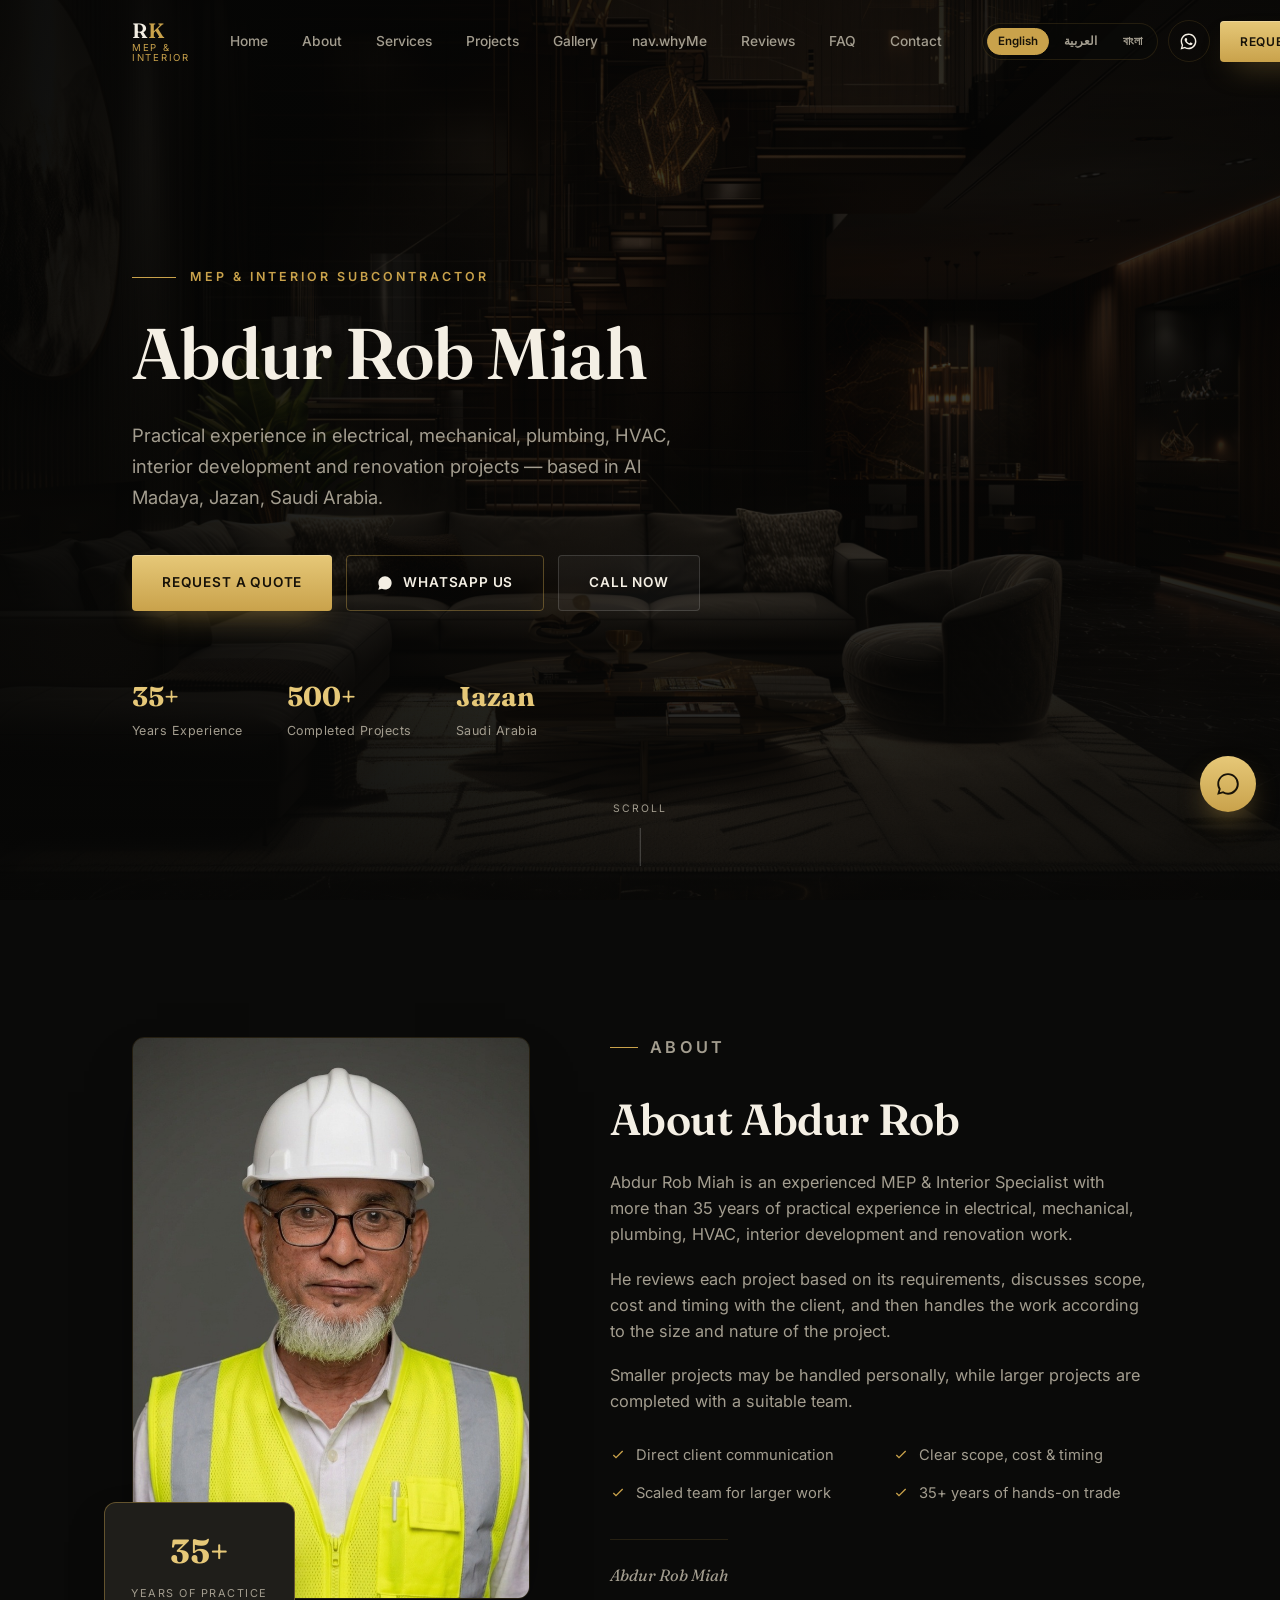
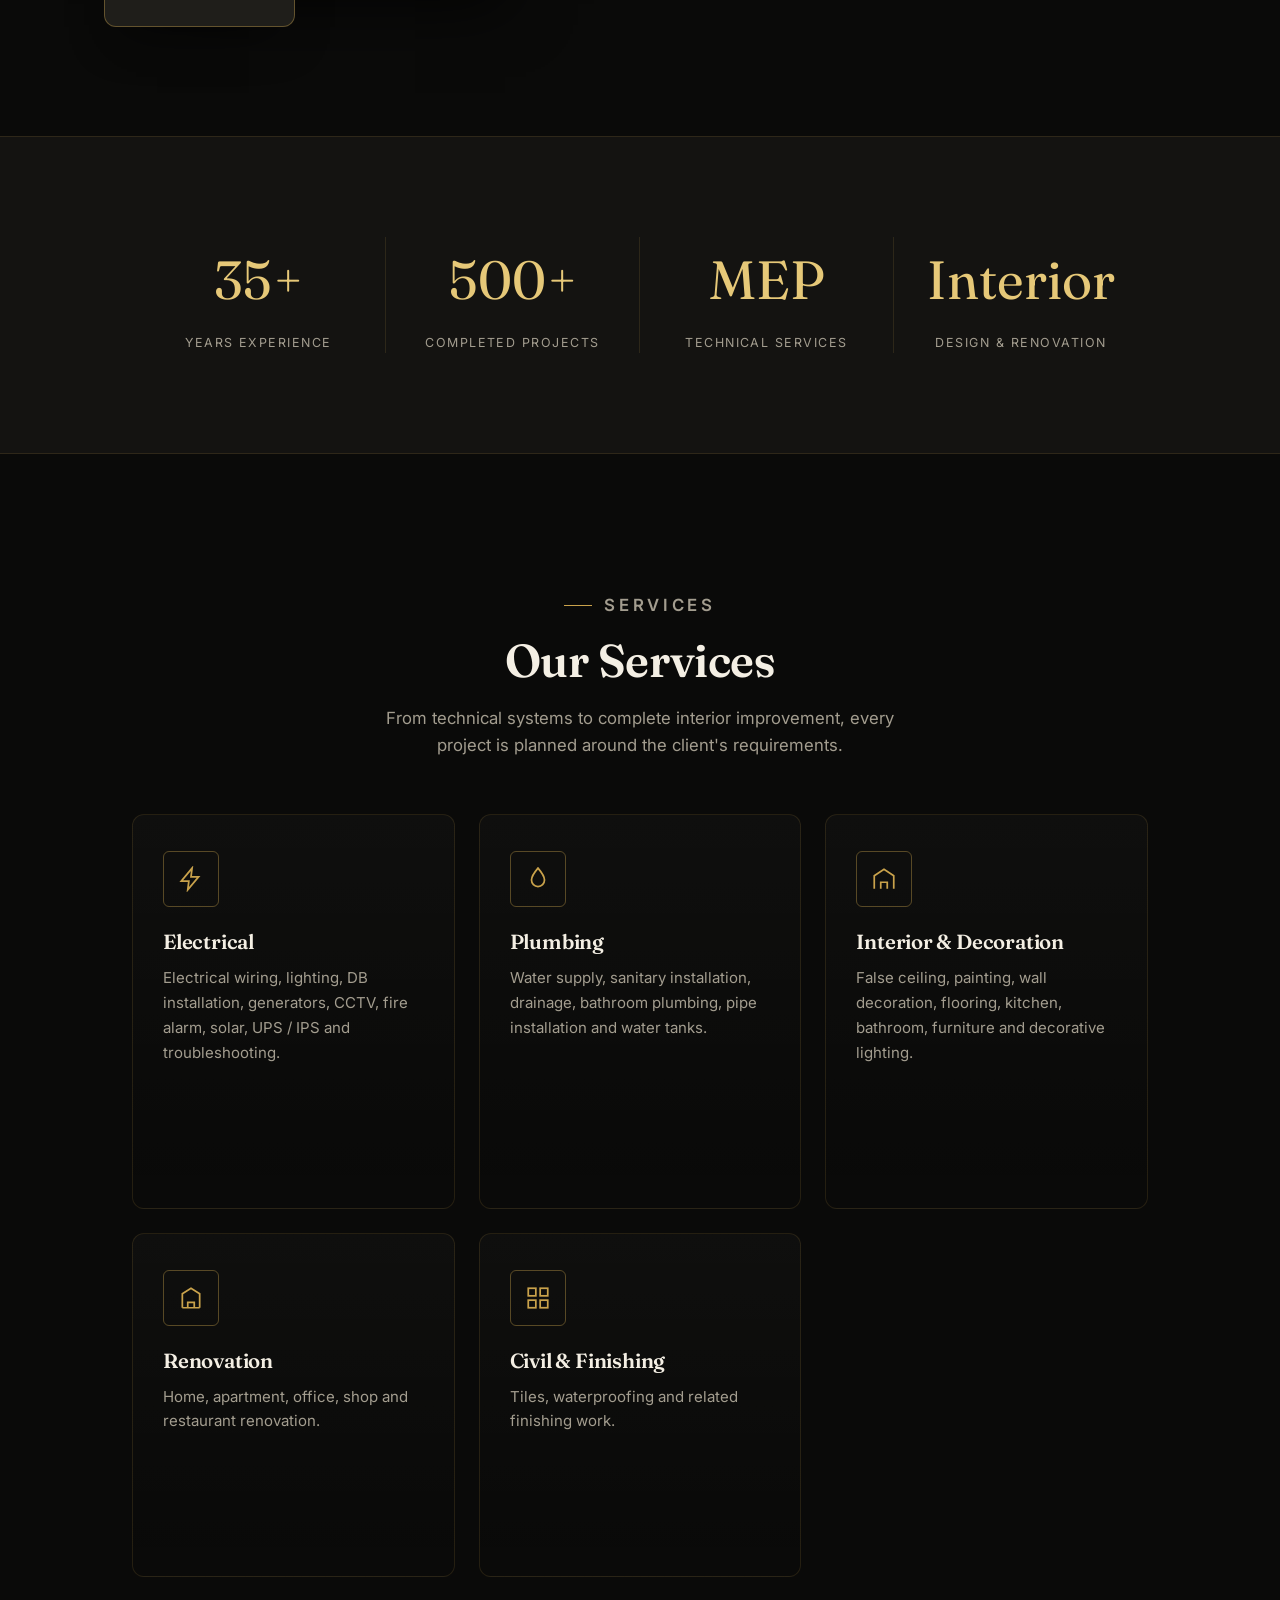
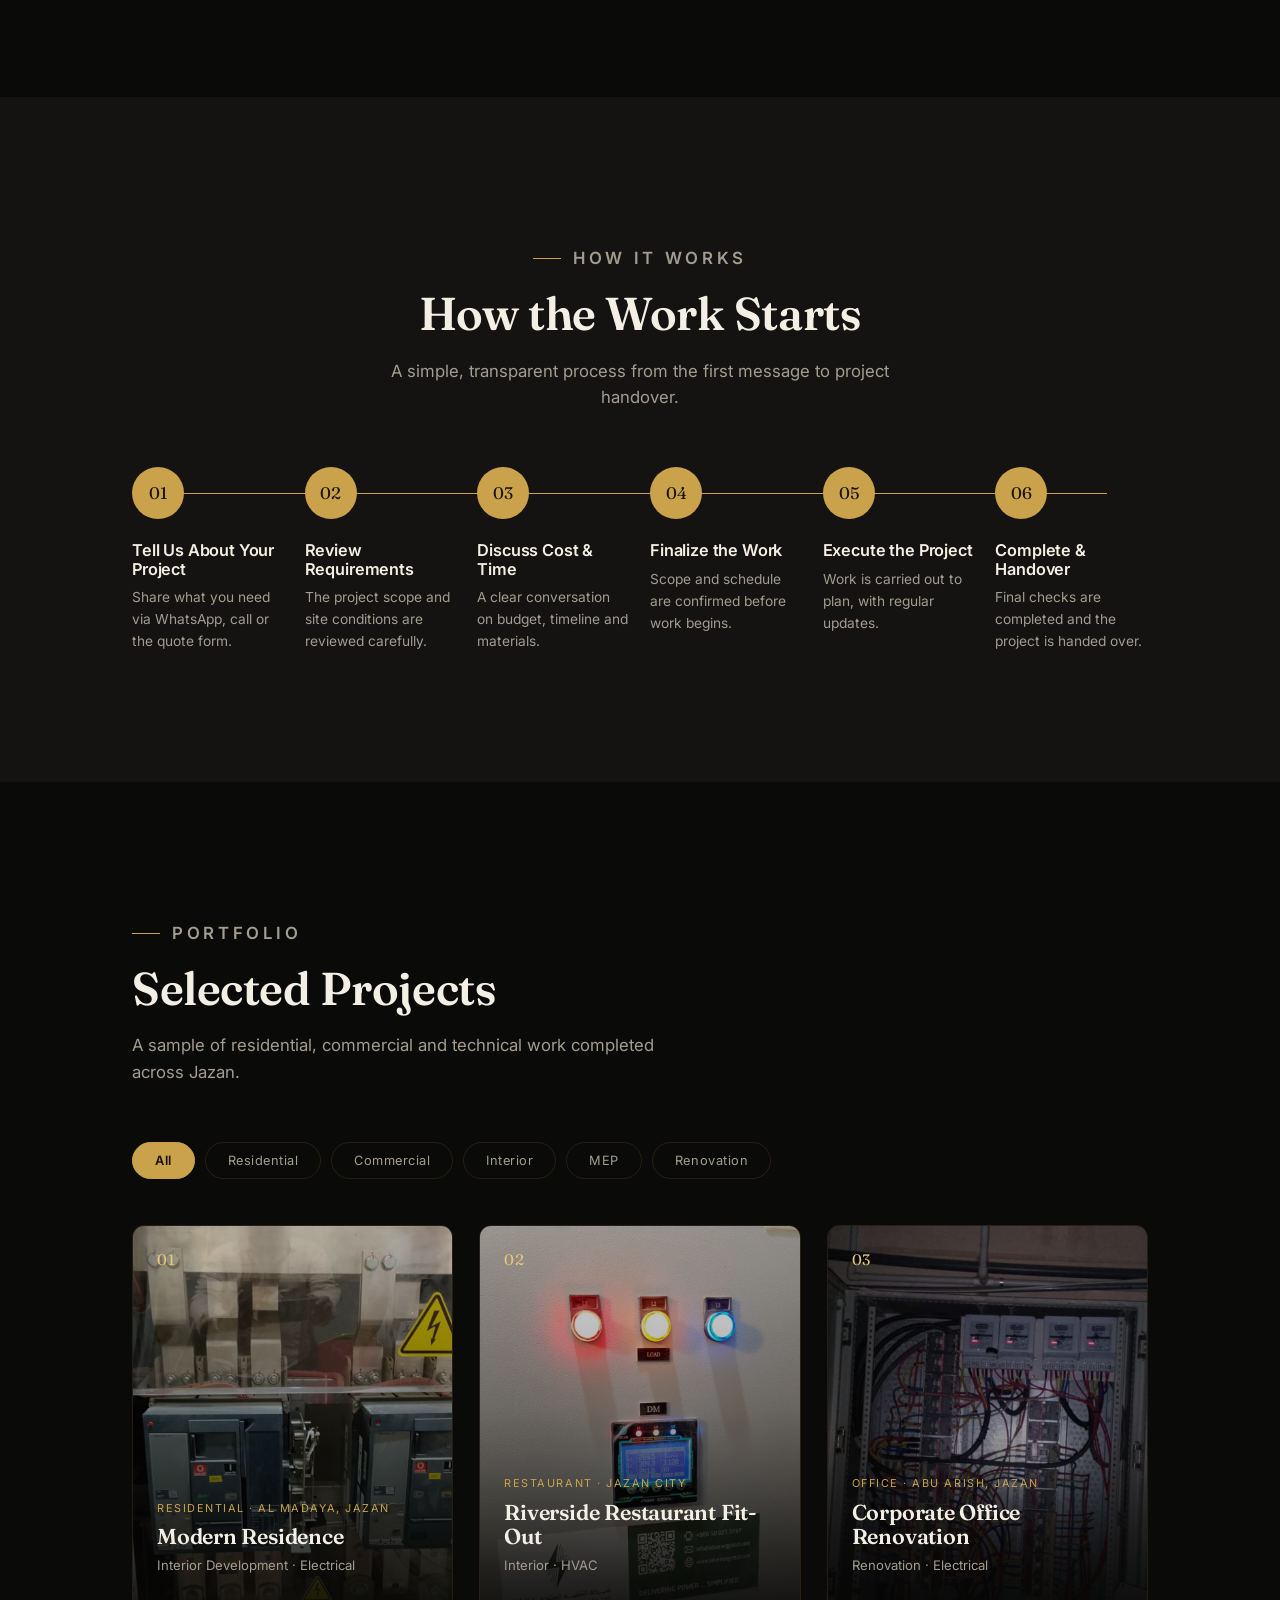
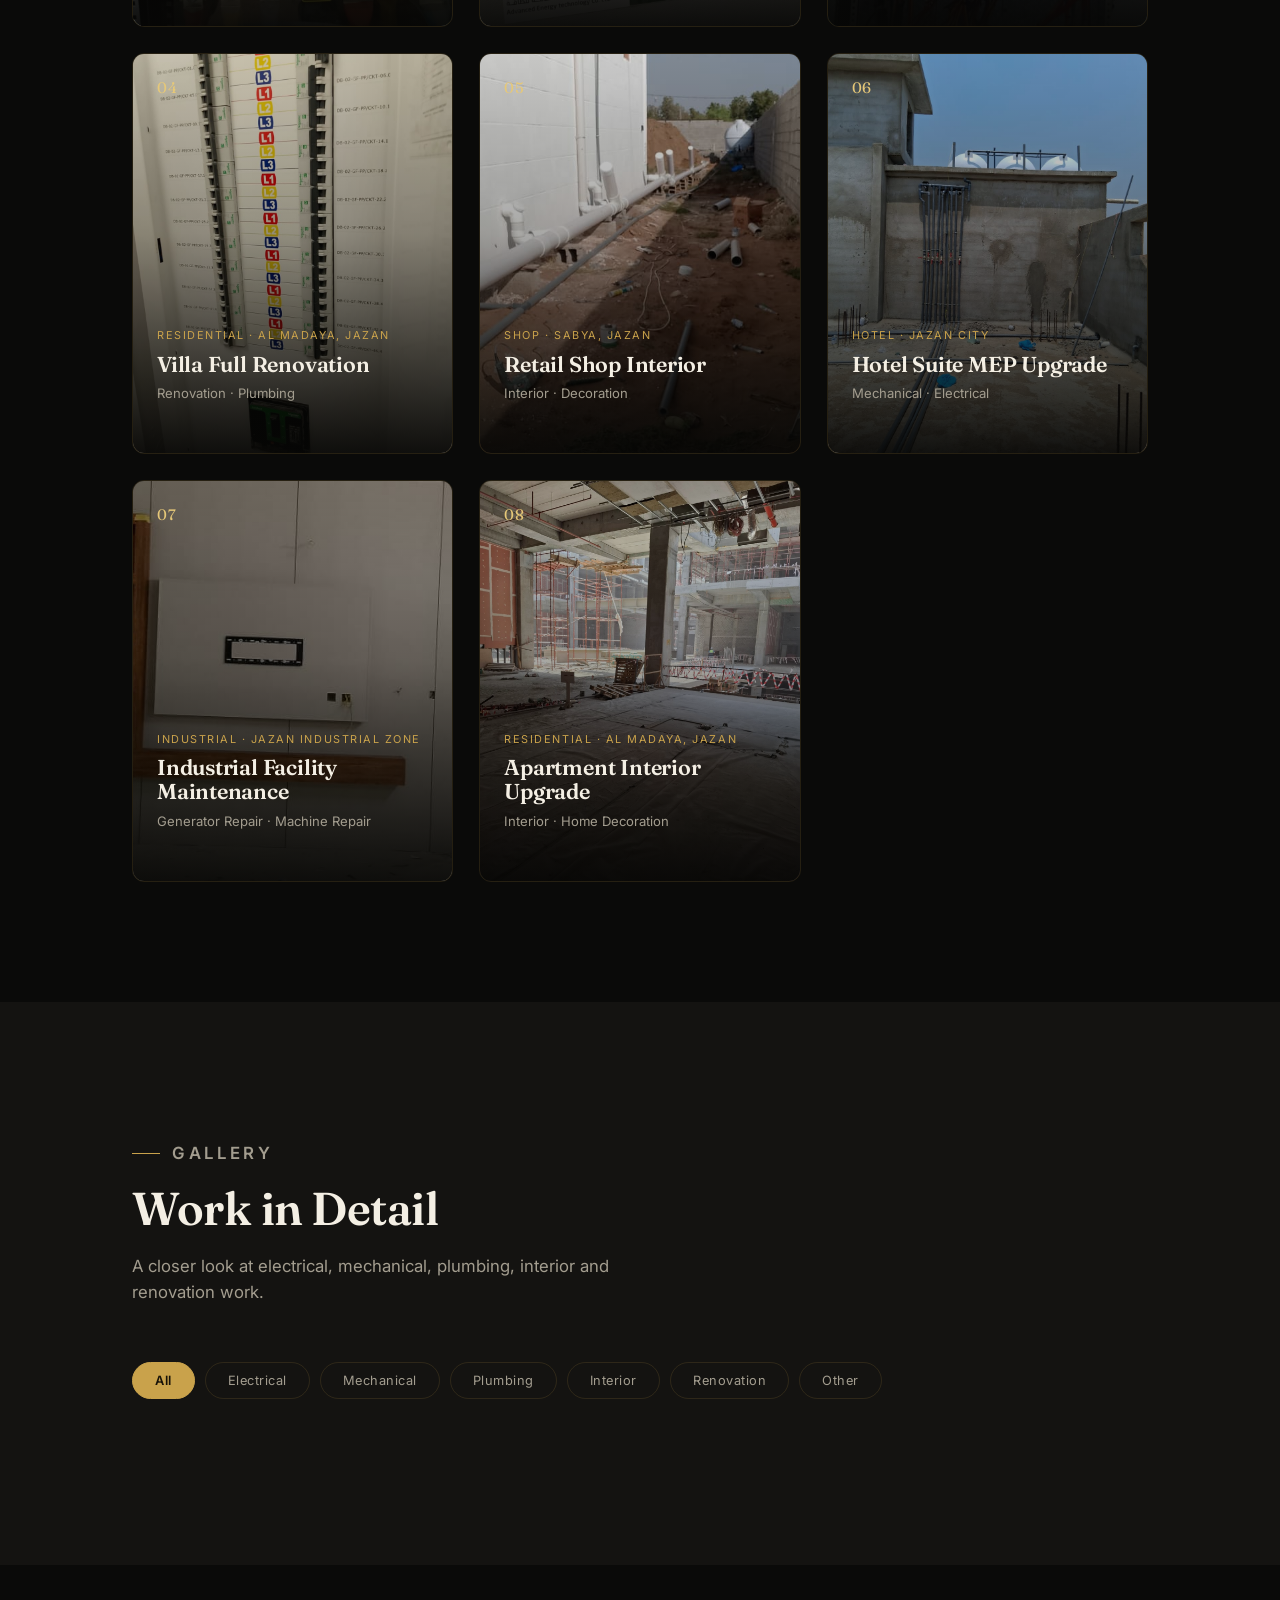
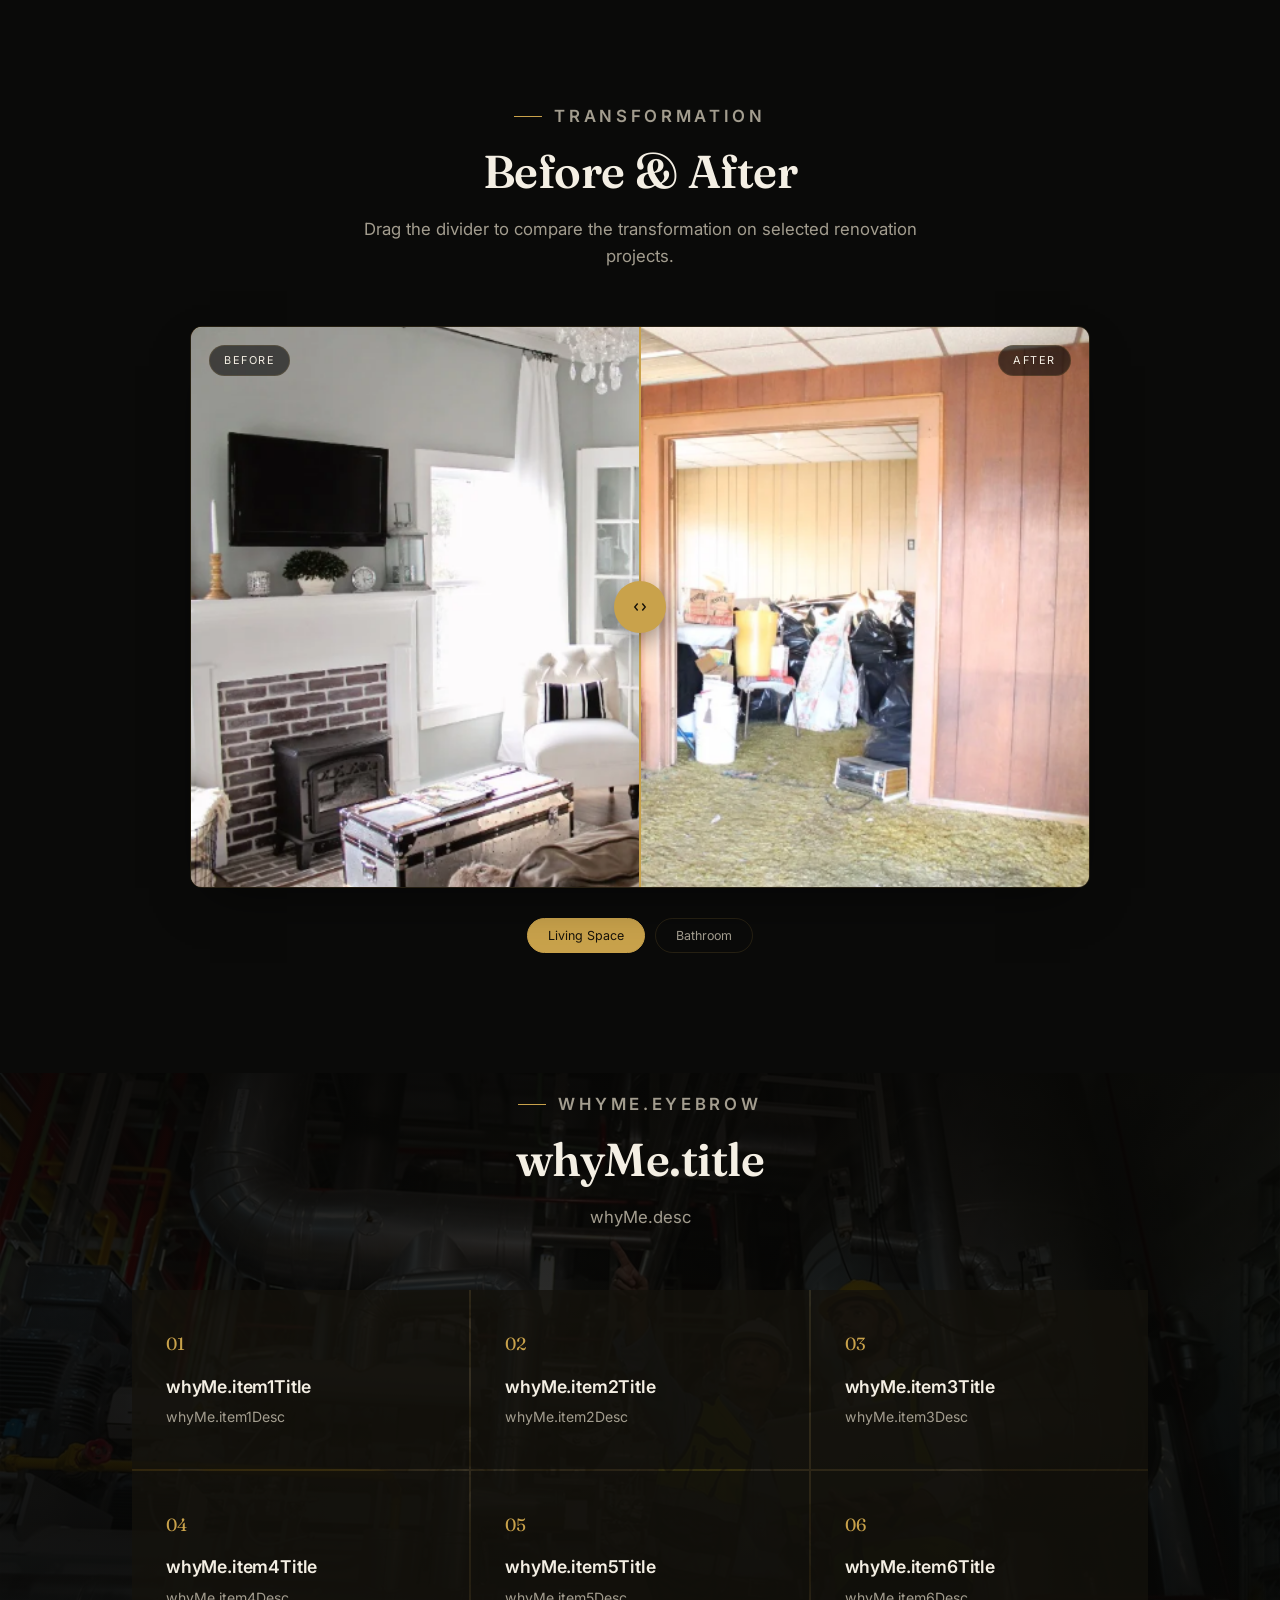
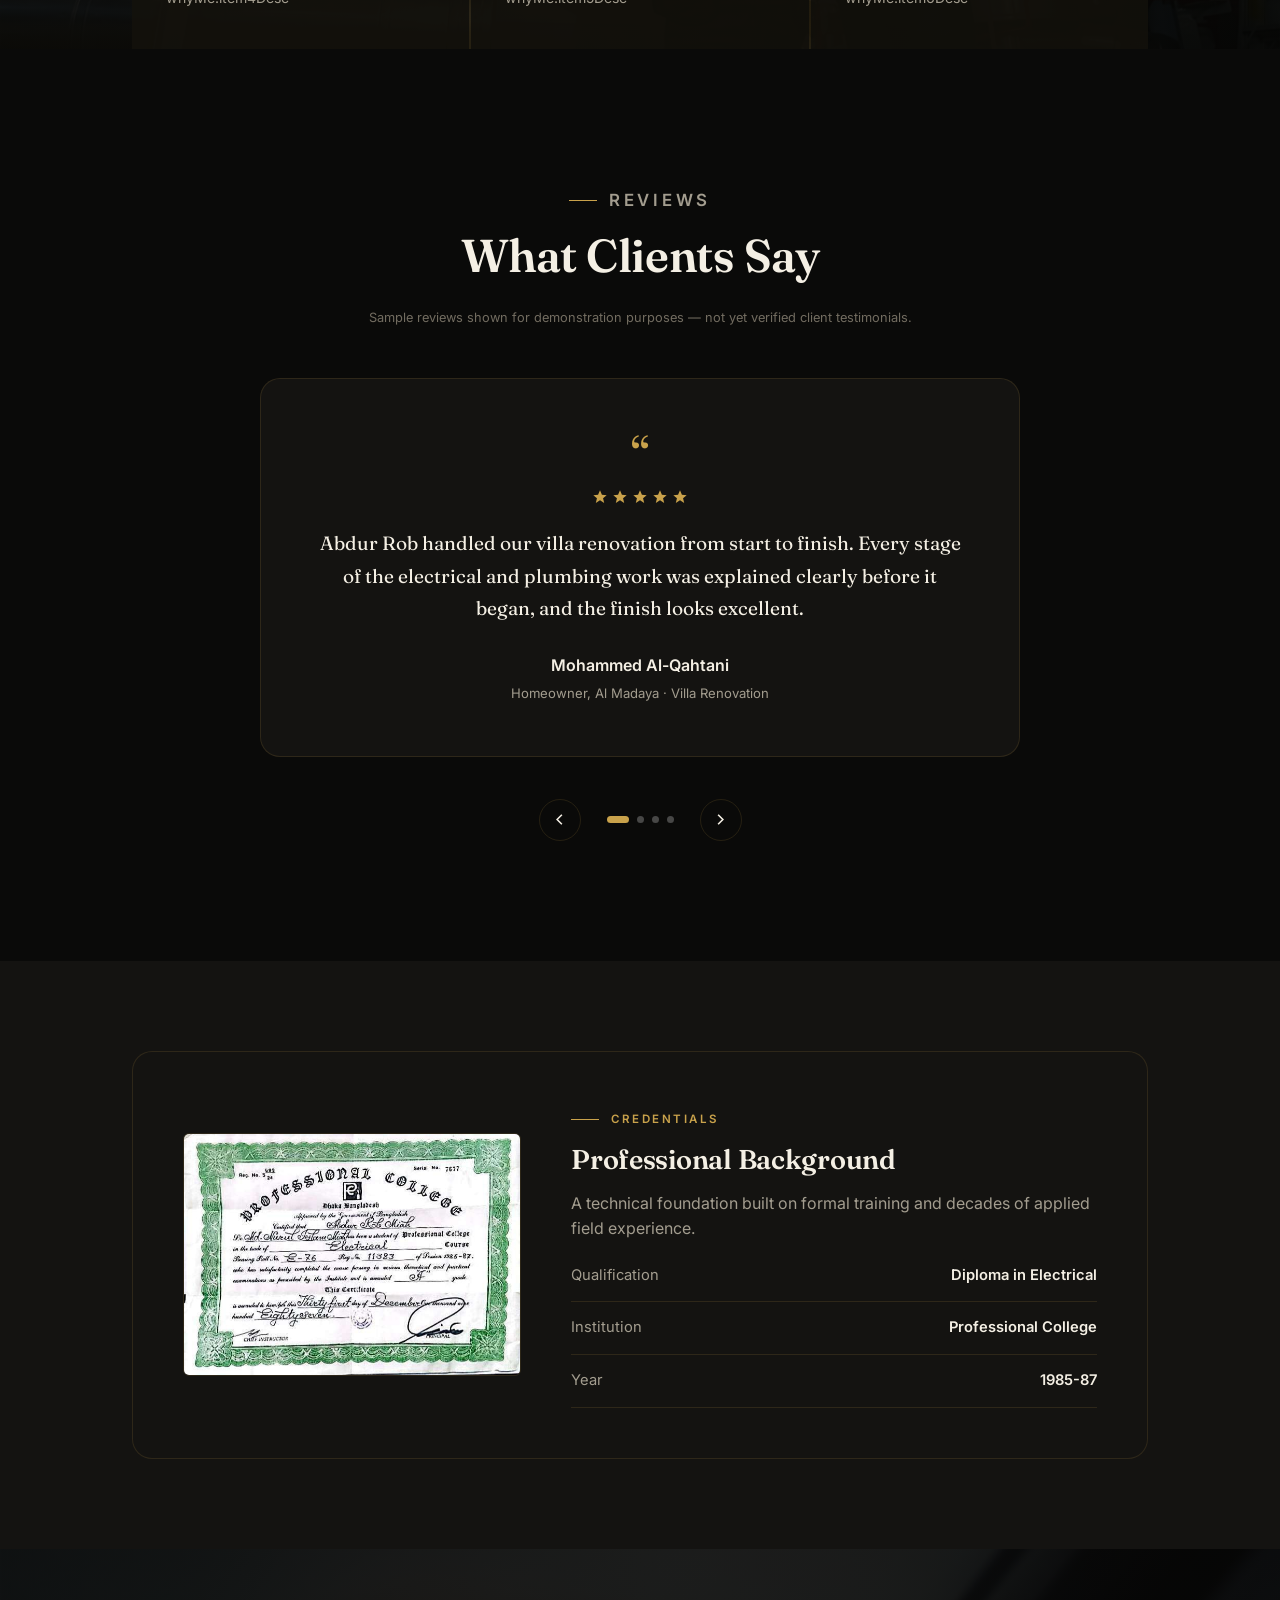
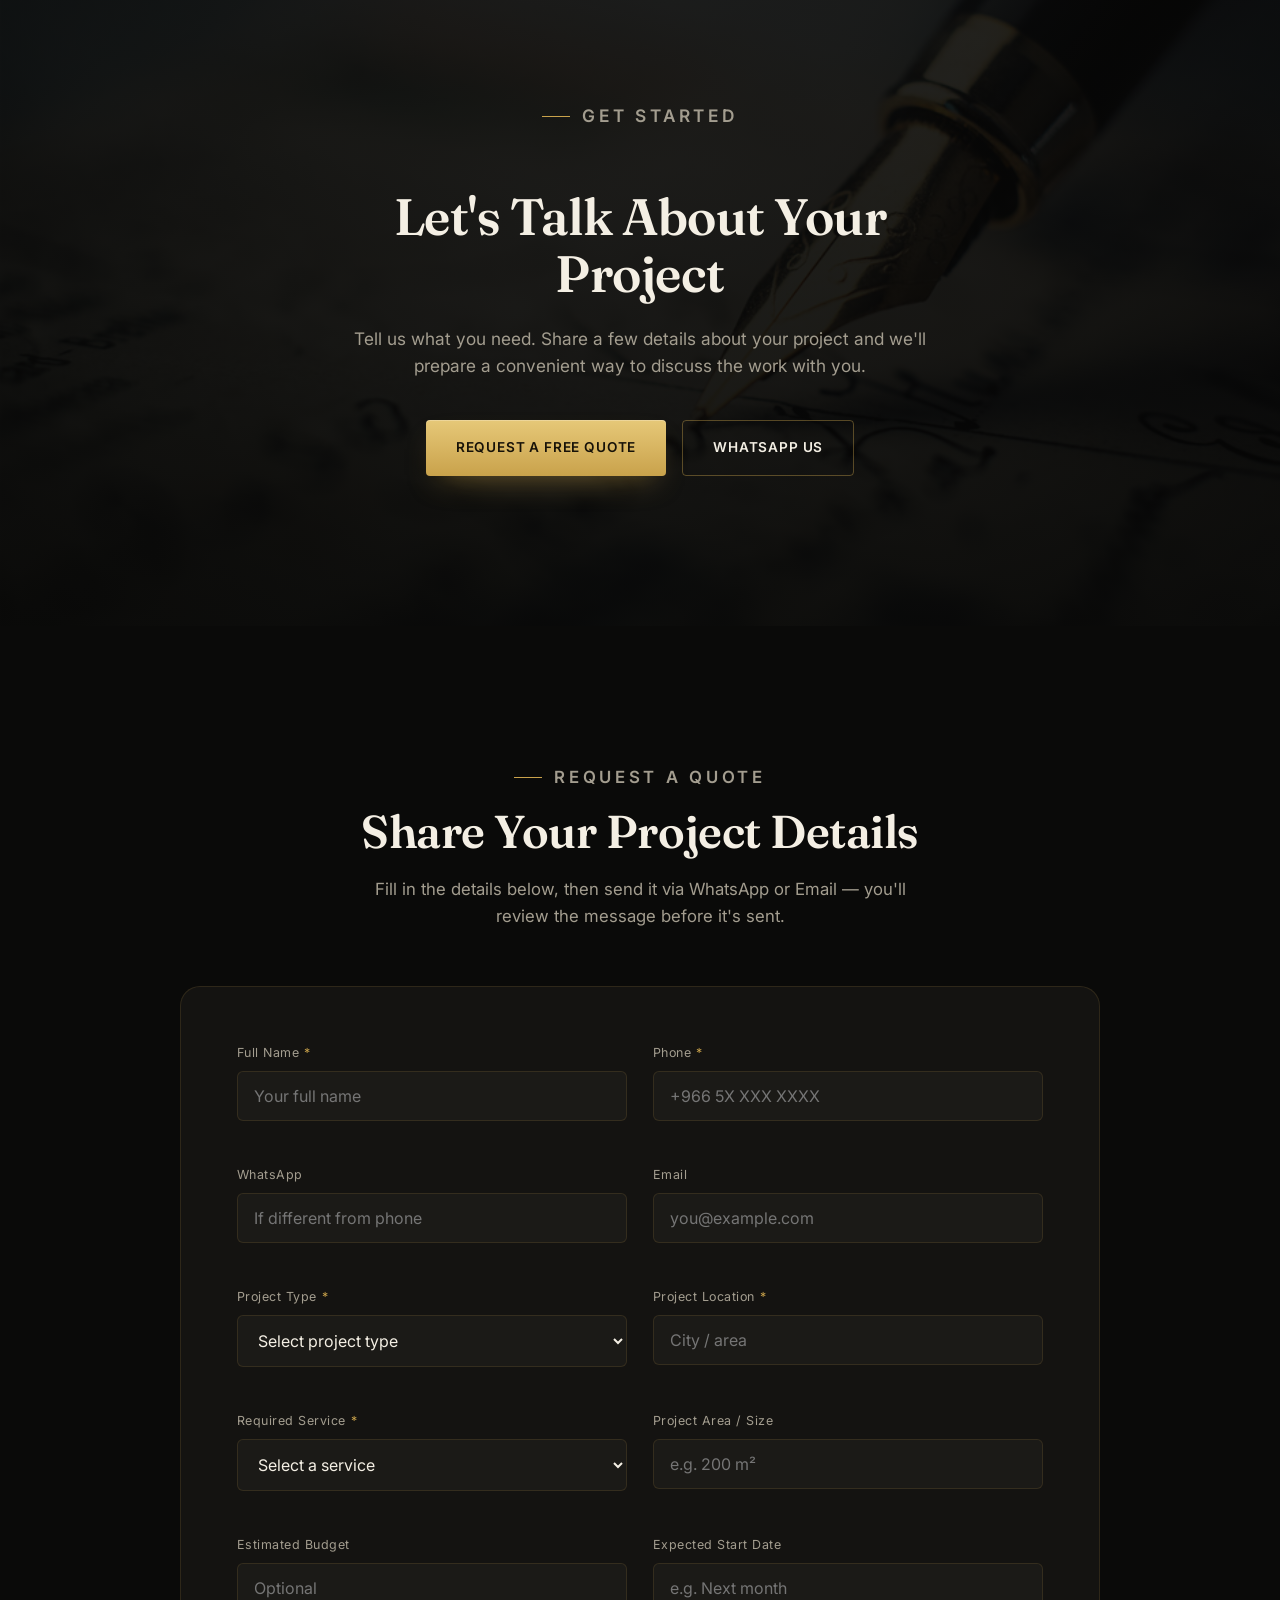
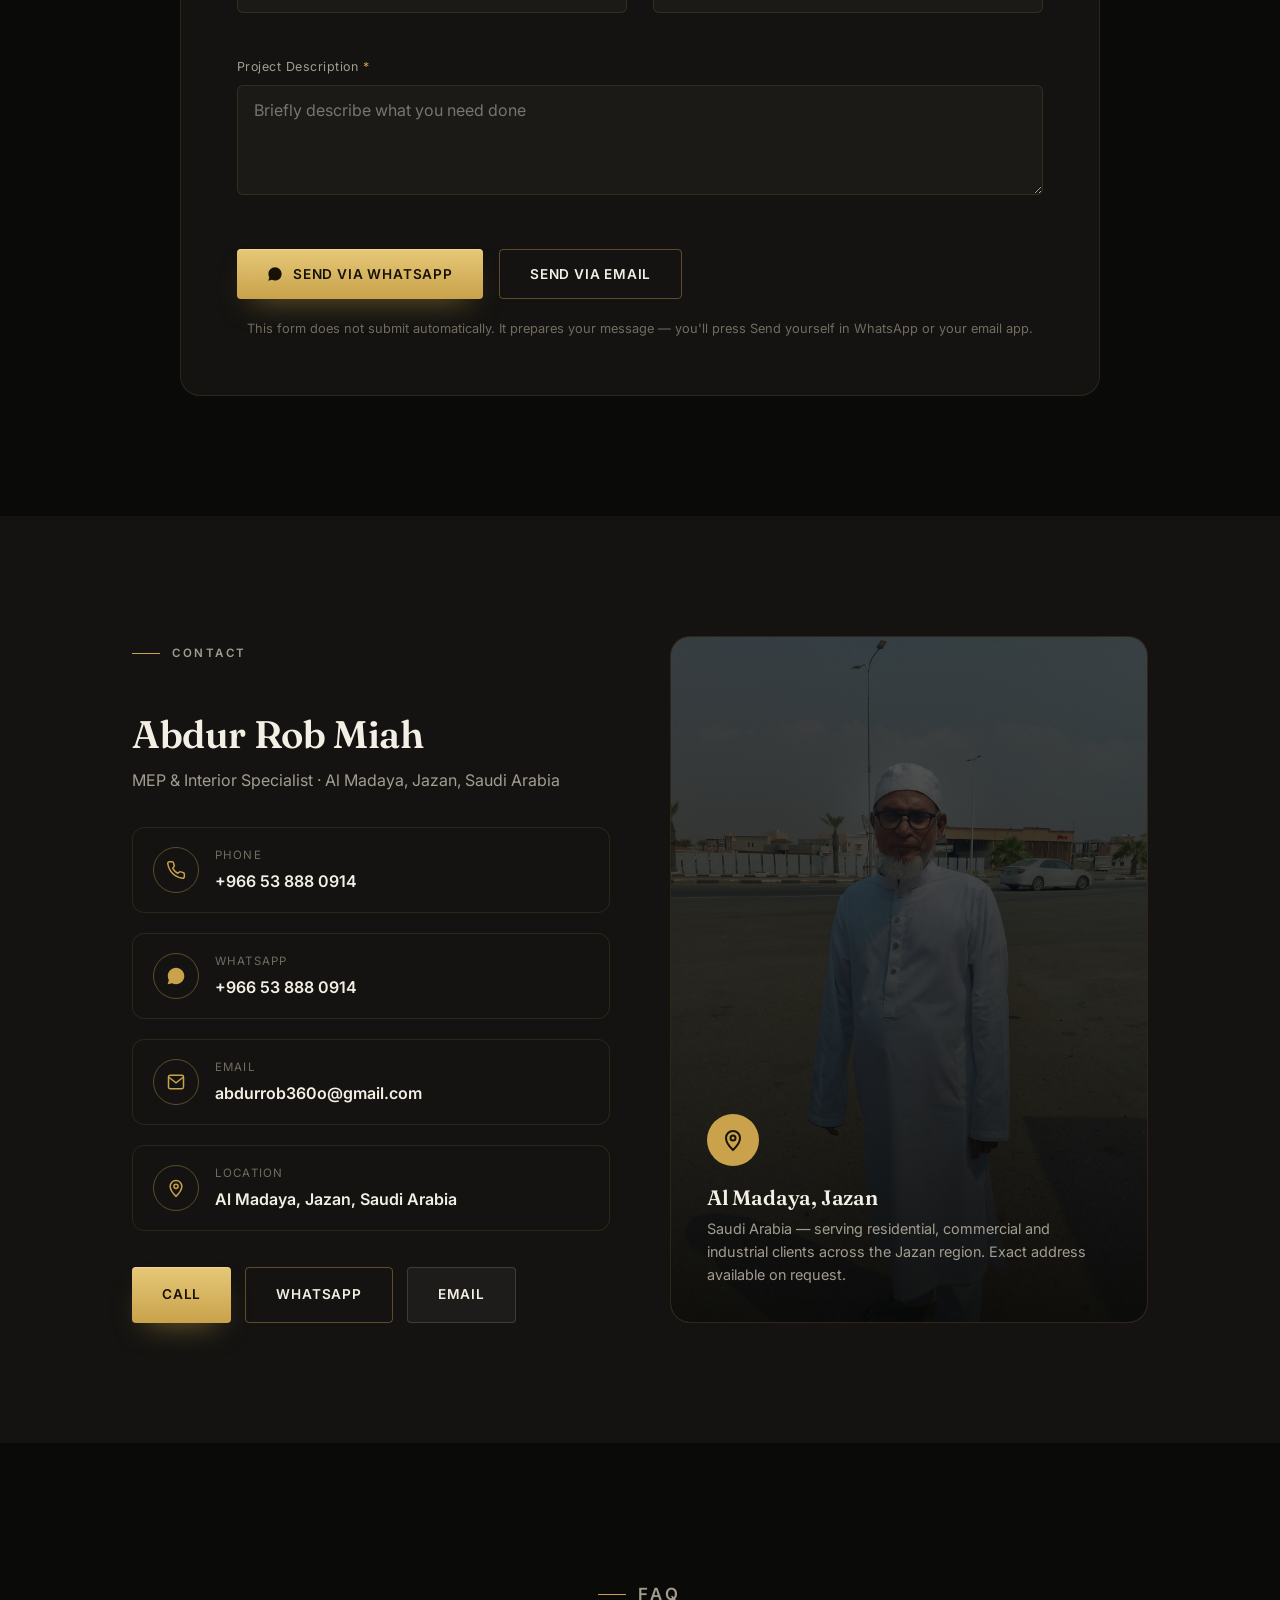
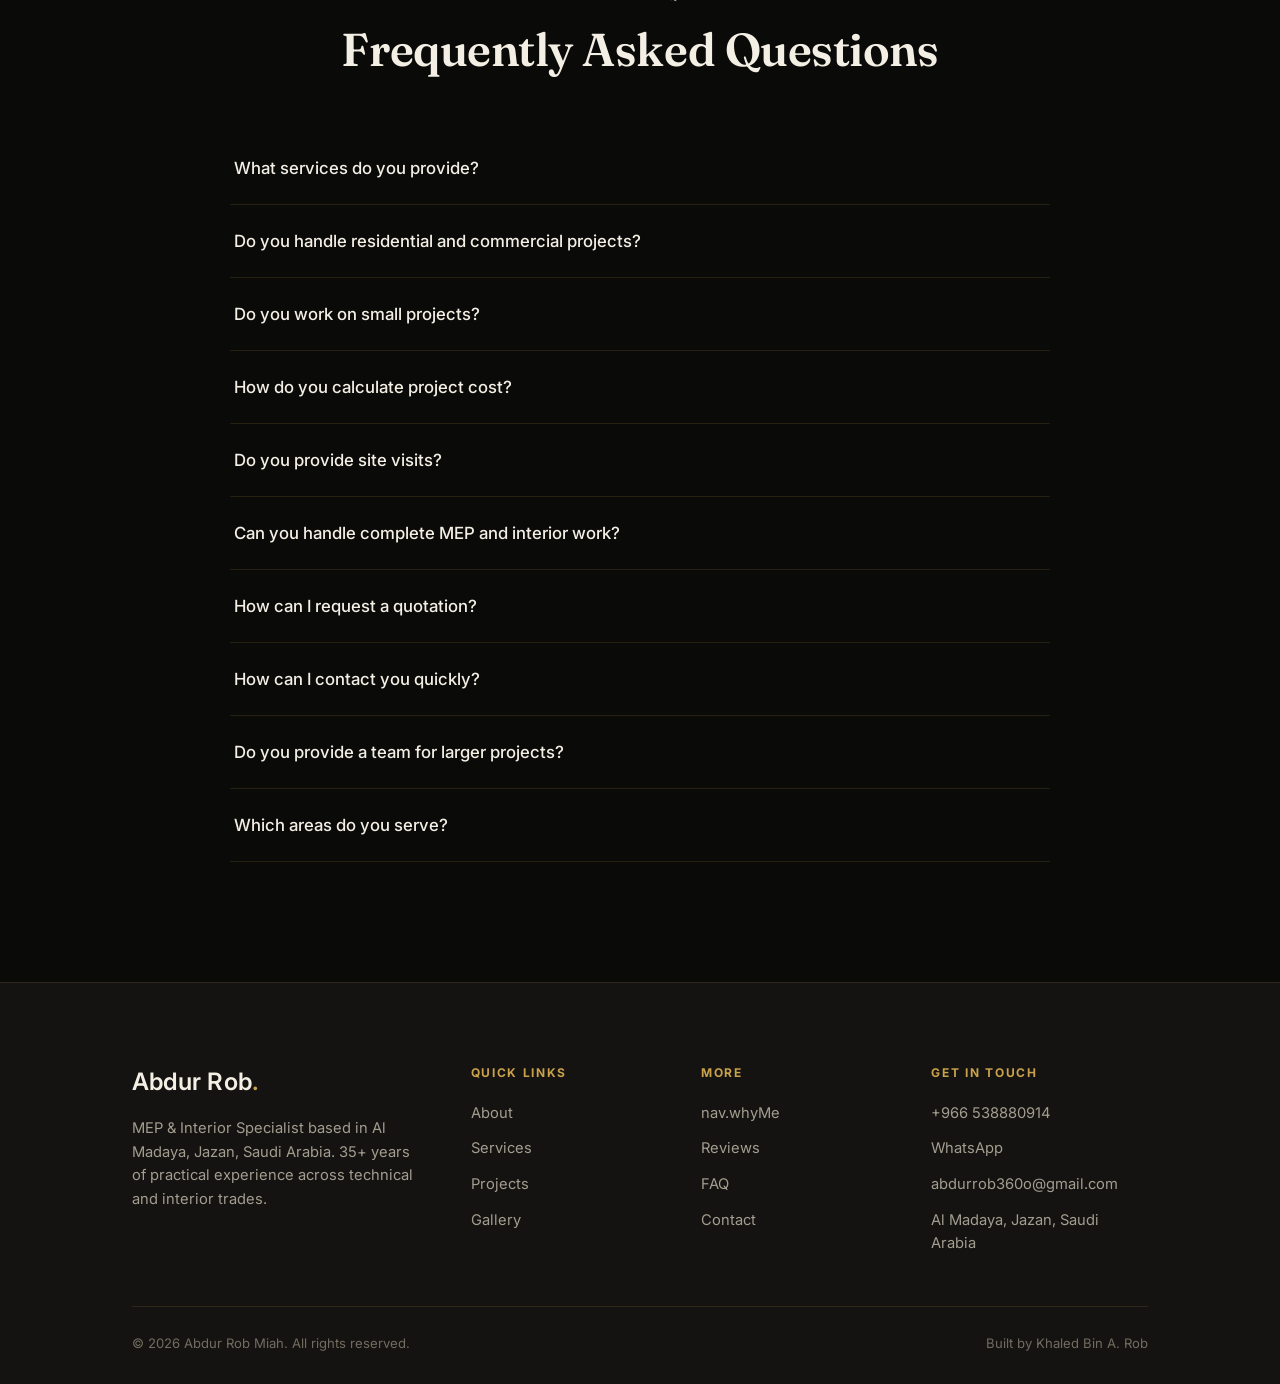
==== commit 14ff8ae6: "Update print statement from 'Hello' to 'Goodbye'" ====
--- a/index.html
+++ b/index.html
@@ -4,7 +4,7 @@
 <meta charset="UTF-8">
 <meta name="viewport" content="width=device-width, initial-scale=1.0">
 <title>Abdur Rob Miah</title>
-<meta name="description" content="Abdur Rob Miah is a MEP & Interior Specialist with 35+ years of experience in electrical, mechanical, plumbing, HVAC, interior development and renovation. Based in Al Madaya, Jazan, Saudi Arabia.">
+<meta name="description" content="Abdur Rob Miah is a MEP & Interior Specialist with 35+ years of experience in electrical, plumbing, interior development and renovation. Based in Al Madaya, Jazan, Saudi Arabia.">
 <link rel="icon" type="image/png" sizes="32x32" href="assets/icons/icon-32.png">
 <link rel="apple-touch-icon" href="assets/icons/icon-180.png">
 <link rel="stylesheet" href="css/style.css">
@@ -85,7 +85,7 @@
       <a href="#services" data-i18n="nav.services">Services</a>
       <a href="#projects" data-i18n="nav.projects">Projects</a>
       <a href="#gallery" data-i18n="nav.gallery">Gallery</a>
-      <a href="#why-us" data-i18n="nav.whyUs">Why Us</a>
+      <a href="#why-me" data-i18n="nav.whyMe">Why Me</a>
       <a href="#reviews" data-i18n="nav.reviews">Reviews</a>
       <a href="#faq" data-i18n="nav.faq">FAQ</a>
       <a href="#contact" data-i18n="nav.contact">Contact</a>
@@ -120,7 +120,7 @@
   <a href="#services" data-i18n="nav.services">Services</a>
   <a href="#projects" data-i18n="nav.projects">Projects</a>
   <a href="#gallery" data-i18n="nav.gallery">Gallery</a>
-  <a href="#why-us" data-i18n="nav.whyUs">Why Us</a>
+  <a href="#why-me" data-i18n="nav.whyMe">Why Me</a>
   <a href="#reviews" data-i18n="nav.reviews">Reviews</a>
   <a href="#faq" data-i18n="nav.faq">FAQ</a>
   <a href="#contact" data-i18n="nav.contact">Contact</a>
@@ -131,7 +131,7 @@
       <button type="button" class="lang-btn" data-lang="bn">BN</button>
     </div>
   <div class="mobile-menu-actions">
-    <a href="tel:+966550082140" class="btn btn-ghost btn-sm" data-i18n="mobileBar.call">Call</a>
+    <a href="tel:+966538880914" class="btn btn-ghost btn-sm" data-i18n="mobileBar.call">Call</a>
     <a href="#quote" class="btn btn-primary btn-sm" data-i18n="nav.requestQuote">Request Quote</a>
   </div>
 </nav>
@@ -146,17 +146,17 @@
   <div class="hero-overlay"></div>
 
   <div class="hero-content" id="home">
-    <p class="hero-label" data-i18n="hero.label">MEP &amp; Interior Specialist</p>
+    <p class="hero-label" data-i18n="hero.label">MEP &amp; Interior Services</p>
     <h1 data-i18n="hero.title">35+ Years of Experience in MEP, Interior &amp; Renovation</h1>
-    <p class="hero-desc" data-i18n="hero.desc">Practical experience in electrical, mechanical, plumbing, HVAC, interior development and renovation projects — based in Al Madaya, Jazan, Saudi Arabia.</p>
+    <p class="hero-desc" data-i18n="hero.desc">Practical experience in electrical, plumbing, interior development and renovation projects — based in Al Madaya, Jazan, Saudi Arabia.</p>
 
     <div class="hero-actions">
       <a href="#quote" class="btn btn-primary" data-i18n="hero.btnQuote">Request a Quote</a>
-      <a href="https://wa.me/966550082140" target="_blank" rel="noopener" class="btn btn-secondary">
+      <a href="https://wa.me/966538880914" target="_blank" rel="noopener" class="btn btn-secondary">
         <svg viewBox="0 0 24 24" fill="currentColor"><path d="M12.04 2C6.58 2 2.13 6.45 2.13 11.91c0 1.75.46 3.45 1.32 4.95L2 22l5.29-1.39a9.9 9.9 0 0 0 4.75 1.21h.01c5.46 0 9.9-4.45 9.9-9.91C21.96 6.45 17.5 2 12.04 2Z"/></svg>
-        <span data-i18n="hero.btnWhatsapp">WhatsApp Us</span>
+        <span data-i18n="hero.btnWhatsapp">WhatsApp Me</span>
       </a>
-      <a href="tel:+966550082140" class="btn btn-ghost" data-i18n="hero.btnCall">Call Now</a>
+      <a href="tel:+966538880914" class="btn btn-ghost" data-i18n="hero.btnCall">Call Now</a>
     </div>
 
     <div class="hero-meta">
@@ -177,7 +177,7 @@
   <div class="container about-grid">
     <div class="about-media reveal">
       <div class="frame">
-        <img src="assets/images/profile.jpg" alt="Portrait of Abdur Rob Miah, MEP and Interior Specialist" loading="lazy">
+        <img src="assets/images/profile.jpg" alt="Portrait of Abdur Rob Miah, MEP and Interior Services" loading="lazy">
       </div>
       <div class="about-badge">
         <strong>35+</strong>
@@ -188,7 +188,7 @@
     <div class="about-body">
       <p class="eyebrow reveal" data-i18n="about.eyebrow">About</p>
       <h2 class="reveal reveal-delay-1" data-i18n="about.title">About Abdur Rob</h2>
-      <p class="reveal reveal-delay-1" data-i18n="about.p1">Abdur Rob Miah is an experienced MEP &amp; Interior Specialist with more than 35 years of practical experience in electrical, mechanical, plumbing, HVAC, interior development and renovation work.</p>
+      <p class="reveal reveal-delay-1" data-i18n="about.p1">Abdur Rob Miah is an experienced MEP &amp; Interior Services provider with more than 35 years of practical experience in electrical, plumbing, interior development and renovation work.</p>
       <p class="reveal reveal-delay-2" data-i18n="about.p2">He reviews each project based on its requirements, discusses scope, cost and timing with the client, and then handles the work according to the size and nature of the project.</p>
       <p class="reveal reveal-delay-2" data-i18n="about.p3">Smaller projects may be handled personally, while larger projects are completed with a suitable team.</p>
 
@@ -231,7 +231,7 @@
   <div class="container">
     <div class="section-head center reveal">
       <p class="eyebrow" style="justify-content:center" data-i18n="services.eyebrow">Services</p>
-      <h2 data-i18n="services.title">Our Services</h2>
+      <h2 data-i18n="services.title">My Services</h2>
       <p data-i18n="services.desc">From technical systems to complete interior improvement, every project is planned around the client's requirements.</p>
     </div>
 
@@ -239,14 +239,7 @@
       <article class="service-card reveal">
         <div class="service-icon"><svg viewBox="0 0 24 24" fill="none" stroke="currentColor" stroke-width="1.6"><path d="M13 2 3 14h7l-1 8 10-12h-7l1-8Z"/></svg></div>
         <h3 data-i18n="services.electricalTitle">Electrical</h3>
-        <p data-i18n="services.electricalDesc">Electrical wiring, lighting, DB installation, generators, CCTV, fire alarm, solar, UPS / IPS and troubleshooting.</p>
-        <a href="#quote" class="card-arrow"><span data-i18n="services.ctaLabel">Request this service</span> <svg viewBox="0 0 24 24" fill="none" stroke="currentColor" stroke-width="2"><path d="M5 12h14M13 6l6 6-6 6"/></svg></a>
-      </article>
-
-      <article class="service-card reveal reveal-delay-1">
-        <div class="service-icon"><svg viewBox="0 0 24 24" fill="none" stroke="currentColor" stroke-width="1.6"><circle cx="12" cy="12" r="3"/><path d="M19.4 15a1.65 1.65 0 0 0 .33 1.82l.06.06a2 2 0 1 1-2.83 2.83l-.06-.06a1.65 1.65 0 0 0-1.82-.33 1.65 1.65 0 0 0-1 1.51V21a2 2 0 0 1-4 0v-.09A1.65 1.65 0 0 0 9 19.4a1.65 1.65 0 0 0-1.82.33l-.06.06a2 2 0 1 1-2.83-2.83l.06-.06A1.65 1.65 0 0 0 4.68 15a1.65 1.65 0 0 0-1.51-1H3a2 2 0 0 1 0-4h.09A1.65 1.65 0 0 0 4.6 9a1.65 1.65 0 0 0-.33-1.82l-.06-.06a2 2 0 1 1 2.83-2.83l.06.06A1.65 1.65 0 0 0 9 4.6a1.65 1.65 0 0 0 1-1.51V3a2 2 0 0 1 4 0v.09a1.65 1.65 0 0 0 1 1.51 1.65 1.65 0 0 0 1.82-.33l.06-.06a2 2 0 1 1 2.83 2.83l-.06.06A1.65 1.65 0 0 0 19.4 9c.14.36.4.68.75.9.28.17.6.27.94.27H21a2 2 0 0 1 0 4h-.09a1.65 1.65 0 0 0-1.51 1Z"/></svg></div>
-        <h3 data-i18n="services.mechanicalTitle">Mechanical</h3>
-        <p data-i18n="services.mechanicalDesc">HVAC, AC installation, servicing, maintenance, ventilation, ducting, generator and machine repair.</p>
+        <p data-i18n="services.electricalDesc">Electrical wiring, lighting, solar, UPS / IPS and troubleshooting.</p>
         <a href="#quote" class="card-arrow"><span data-i18n="services.ctaLabel">Request this service</span> <svg viewBox="0 0 24 24" fill="none" stroke="currentColor" stroke-width="2"><path d="M5 12h14M13 6l6 6-6 6"/></svg></a>
       </article>
 
@@ -411,7 +404,7 @@
     <div class="section-head center reveal">
       <p class="eyebrow" style="justify-content:center" data-i18n="beforeAfter.eyebrow">Transformation</p>
       <h2 data-i18n="beforeAfter.title">Before &amp; After</h2>
-      <p data-i18n="beforeAfter.desc">Drag the divider to compare the transformation on selected renovation projects.</p>
+      <p data-i18n="beforeAfter.desc">To check the full image use Desktop view</p>
     </div>
 
     <div class="ba-wrap reveal">
@@ -437,47 +430,47 @@
 </section>
 
 <!-- ============================= WHY CHOOSE US ============================= -->
-<section class="why-us" id="why-us">
+<section class="why-me" id="why-me">
   <div class="why-media">
     <img src="assets/images/why-us-bg.jpg" alt="" loading="lazy">
   </div>
   <div class="container why-content">
     <div class="section-head center reveal" style="margin-left:auto;margin-right:auto;">
-      <p class="eyebrow" style="justify-content:center" data-i18n="whyUs.eyebrow">Why Us</p>
-      <h2 data-i18n="whyUs.title">Why Choose Abdur Rob?</h2>
-      <p data-i18n="whyUs.desc">Decades of hands-on trade experience combined with clear, honest communication.</p>
+      <p class="eyebrow" style="justify-content:center" data-i18n="whyMe.eyebrow">Why Me</p>
+      <h2 data-i18n="whyMe.title">Why Choose Abdur Rob?</h2>
+      <p data-i18n="whyMe.desc">Decades of hands-on trade experience combined with clear, honest communication.</p>
     </div>
 
     <div class="why-grid">
       <div class="why-item reveal">
         <span class="num">01</span>
-        <h4 data-i18n="whyUs.item1Title">35+ Years of Practical Experience</h4>
-        <p data-i18n="whyUs.item1Desc">Long-standing, hands-on experience across electrical, mechanical and interior trades.</p>
+        <h4 data-i18n="whyMe.item1Title">35+ Years of Practical Experience</h4>
+        <p data-i18n="whyMe.item1Desc">Long-standing, hands-on experience across electrical, mechanical and interior trades.</p>
       </div>
       <div class="why-item reveal reveal-delay-1">
         <span class="num">02</span>
-        <h4 data-i18n="whyUs.item2Title">500+ Completed Projects</h4>
-        <p data-i18n="whyUs.item2Desc">A proven track record across residential, commercial and industrial work.</p>
+        <h4 data-i18n="whyMe.item2Title">500+ Completed Projects</h4>
+        <p data-i18n="whyMe.item2Desc">A proven track record across residential, commercial and industrial work.</p>
       </div>
       <div class="why-item reveal reveal-delay-2">
         <span class="num">03</span>
-        <h4 data-i18n="whyUs.item3Title">Direct Client Communication</h4>
-        <p data-i18n="whyUs.item3Desc">You speak directly about your project — no unnecessary layers.</p>
+        <h4 data-i18n="whyMe.item3Title">Direct Client Communication</h4>
+        <p data-i18n="whyMe.item3Desc">You speak directly about your project — no unnecessary layers.</p>
       </div>
       <div class="why-item reveal">
         <span class="num">04</span>
-        <h4 data-i18n="whyUs.item4Title">Flexible Project Execution</h4>
-        <p data-i18n="whyUs.item4Desc">Work is scaled to fit the size, budget and timeline of each project.</p>
+        <h4 data-i18n="whyMe.item4Title">Flexible Project Execution</h4>
+        <p data-i18n="whyMe.item4Desc">Work is scaled to fit the size, budget and timeline of each project.</p>
       </div>
       <div class="why-item reveal reveal-delay-1">
         <span class="num">05</span>
-        <h4 data-i18n="whyUs.item5Title">Experienced Team for Larger Projects</h4>
-        <p data-i18n="whyUs.item5Desc">A capable team is brought in when a project calls for it.</p>
+        <h4 data-i18n="whyMe.item5Title">Experienced Team for Larger Projects</h4>
+        <p data-i18n="whyMe.item5Desc">A capable team is brought in when a project calls for it.</p>
       </div>
       <div class="why-item reveal reveal-delay-2">
         <span class="num">06</span>
-        <h4 data-i18n="whyUs.item6Title">Clear Discussion of Scope, Cost &amp; Time</h4>
-        <p data-i18n="whyUs.item6Desc">Every project starts with an honest conversation before any work begins.</p>
+        <h4 data-i18n="whyMe.item6Title">Clear Discussion of Scope, Cost &amp; Time</h4>
+        <p data-i18n="whyMe.item6Desc">Every project starts with an honest conversation before any work begins.</p>
       </div>
     </div>
   </div>
@@ -599,16 +592,11 @@
           <select id="f_service" name="service">
             <option value="" data-i18n="quoteForm.phService">Select a service</option>
             <option data-i18n="quoteForm.svcElectrical">Electrical</option>
-            <option data-i18n="quoteForm.svcMechanical">Mechanical</option>
-            <option data-i18n="quoteForm.svcHVAC">HVAC</option>
             <option data-i18n="quoteForm.svcPlumbing">Plumbing</option>
             <option data-i18n="quoteForm.svcInterior">Interior</option>
             <option data-i18n="quoteForm.svcHomeDecoration">Home Decoration</option>
             <option data-i18n="quoteForm.svcRenovation">Renovation</option>
             <option data-i18n="quoteForm.svcCivilWork">Civil Work</option>
-            <option data-i18n="quoteForm.svcGeneratorRepair">Generator Repair</option>
-            <option data-i18n="quoteForm.svcMachineRepair">Machine Repair</option>
-            <option data-i18n="quoteForm.svcCCTV">CCTV</option>
             <option data-i18n="quoteForm.svcFireAlarm">Fire Alarm</option>
             <option data-i18n="quoteForm.svcSolar">Solar</option>
             <option data-i18n="quoteForm.svcUPS">UPS / IPS</option>
@@ -661,15 +649,15 @@
       <div class="contact-list">
         <div class="contact-row">
           <div class="ci-icon"><svg viewBox="0 0 24 24" fill="none" stroke="currentColor" stroke-width="1.8"><path d="M22 16.92v3a2 2 0 0 1-2.18 2 19.8 19.8 0 0 1-8.63-3.07 19.5 19.5 0 0 1-6-6 19.8 19.8 0 0 1-3.07-8.67A2 2 0 0 1 4.11 2h3a2 2 0 0 1 2 1.72c.12.9.33 1.78.63 2.63a2 2 0 0 1-.45 2.11L8.09 9.91a16 16 0 0 0 6 6l1.45-1.2a2 2 0 0 1 2.11-.45c.85.3 1.73.51 2.63.63A2 2 0 0 1 22 16.92Z"/></svg></div>
-          <div><span data-i18n="contact.phoneLabel">Phone</span><strong>+966 55 008 2140</strong></div>
+          <div><span data-i18n="contact.phoneLabel">Phone</span><strong>+966 53 888 0914</strong></div>
         </div>
         <div class="contact-row">
           <div class="ci-icon"><svg viewBox="0 0 24 24" fill="currentColor"><path d="M12.04 2C6.58 2 2.13 6.45 2.13 11.91c0 1.75.46 3.45 1.32 4.95L2 22l5.29-1.39a9.9 9.9 0 0 0 4.75 1.21h.01c5.46 0 9.9-4.45 9.9-9.91C21.96 6.45 17.5 2 12.04 2Z"/></svg></div>
-          <div><span data-i18n="contact.whatsappLabel">WhatsApp</span><strong>+966 55 008 2140</strong></div>
+          <div><span data-i18n="contact.whatsappLabel">WhatsApp</span><strong>+966 53 888 0914</strong></div>
         </div>
         <div class="contact-row">
           <div class="ci-icon"><svg viewBox="0 0 24 24" fill="none" stroke="currentColor" stroke-width="1.8"><path d="M4 4h16v16H4z" opacity="0"/><path d="M3 6l9 7 9-7"/><rect x="3" y="4" width="18" height="16" rx="2"/></svg></div>
-          <div><span data-i18n="contact.emailLabel">Email</span><strong>eurovanniron@gmail.com</strong></div>
+          <div><span data-i18n="contact.emailLabel">Email</span><strong>abdurrob360o@gmail.com</strong></div>
         </div>
         <div class="contact-row">
           <div class="ci-icon"><svg viewBox="0 0 24 24" fill="none" stroke="currentColor" stroke-width="1.8"><path d="M12 22s7-6.5 7-12a7 7 0 1 0-14 0c0 5.5 7 12 7 12Z"/><circle cx="12" cy="10" r="2.5"/></svg></div>
@@ -678,9 +666,9 @@
       </div>
 
       <div class="contact-actions">
-        <a href="tel:+966550082140" class="btn btn-primary" data-i18n="contact.btnCall">Call</a>
-        <a href="https://wa.me/966550082140" target="_blank" rel="noopener" class="btn btn-secondary" data-i18n="contact.btnWhatsapp">WhatsApp</a>
-        <a href="mailto:eurovanniron@gmail.com" class="btn btn-ghost" data-i18n="contact.btnEmail">Email</a>
+        <a href="tel:+966538880914" class="btn btn-primary" data-i18n="contact.btnCall">Call</a>
+        <a href="https://wa.me/966538880914" target="_blank" rel="noopener" class="btn btn-secondary" data-i18n="contact.btnWhatsapp">WhatsApp</a>
+        <a href="mailto:abdurrob360o@gmail.com" class="btn btn-ghost" data-i18n="contact.btnEmail">Email</a>
       </div>
     </div>
 
@@ -708,7 +696,7 @@
     <div class="faq-list reveal">
       <div class="faq-item">
         <button class="faq-q" aria-expanded="false" data-i18n="faq.q1">What services do you provide?<span class="plus"></span></button>
-        <div class="faq-a"><p data-i18n="faq.a1">Electrical, mechanical, HVAC, plumbing, interior, decoration, renovation, civil work, generator repair, machine repair, CCTV, fire alarm, solar and UPS / IPS.</p></div>
+        <div class="faq-a"><p data-i18n="faq.a1">Electrical, plumbing, interior, decoration, renovation, civil work, solar and UPS / IPS.</p></div>
       </div>
       <div class="faq-item">
         <button class="faq-q" aria-expanded="false" data-i18n="faq.q2">Do you handle residential and commercial projects?<span class="plus"></span></button>
@@ -736,7 +724,7 @@
       </div>
       <div class="faq-item">
         <button class="faq-q" aria-expanded="false" data-i18n="faq.q8">How can I contact you quickly?<span class="plus"></span></button>
-        <div class="faq-a"><p data-i18n="faq.a8">WhatsApp and phone are the fastest ways to reach out — both are available at +966 55 008 2140.</p></div>
+        <div class="faq-a"><p data-i18n="faq.a8">WhatsApp and phone are the fastest ways to reach out — both are available at +966 53 888 0914.</p></div>
       </div>
       <div class="faq-item">
         <button class="faq-q" aria-expanded="false" data-i18n="faq.q9">Do you provide a team for larger projects?<span class="plus"></span></button>
@@ -758,7 +746,7 @@
     <div class="footer-grid">
       <div class="footer-brand">
         <span class="brand-name">Abdur Rob<span class="dot">.</span></span>
-        <p data-i18n="footer.desc">MEP &amp; Interior Subcontractor based in Al Madaya, Jazan, Saudi Arabia. 35+ years of practical experience across technical and interior trades.</p>
+        <p data-i18n="footer.desc">MEP &amp; Interior services based in Al Madaya, Jazan, Saudi Arabia. 35+ years of practical experience across technical and interior trades.</p>
       </div>
       <div>
         <h5 data-i18n="footer.quickLinks">Quick Links</h5>
@@ -772,7 +760,7 @@
       <div>
         <h5 data-i18n="footer.more">More</h5>
         <div class="footer-links">
-          <a href="#why-us" data-i18n="nav.whyUs">Why Us</a>
+          <a href="#why-me" data-i18n="nav.whyMe">Why Me</a>
           <a href="#reviews" data-i18n="nav.reviews">Reviews</a>
           <a href="#faq" data-i18n="nav.faq">FAQ</a>
           <a href="#contact" data-i18n="nav.contact">Contact</a>
@@ -781,9 +769,9 @@
       <div>
         <h5 data-i18n="footer.getInTouch">Get in Touch</h5>
         <div class="footer-links">
-          <a href="tel:+966550082140">+966 55 008 2140</a>
-          <a href="https://wa.me/966550082140" target="_blank" rel="noopener">WhatsApp</a>
-          <a href="mailto:eurovanniron@gmail.com">eurovanniron@gmail.com</a>
+          <a href="tel:+966538880914">+966 538880914</a>
+          <a href="https://wa.me/966538880914" target="_blank" rel="noopener">WhatsApp</a>
+          <a href="mailto:abdurrob360o@gmail.com">abdurrob360o@gmail.com</a>
           <a href="#contact">Al Madaya, Jazan, Saudi Arabia</a>
         </div>
       </div>
@@ -796,21 +784,17 @@
 </footer>
 
 <!-- ============================= FLOATING UI ============================= -->
-<a href="https://wa.me/966550082140" target="_blank" rel="noopener" class="wa-float pulse-ring" data-i18n-aria="aria.chatWhatsapp" aria-label="Chat on WhatsApp">
+<a href="https://wa.me/966538880914" target="_blank" rel="noopener" class="wa-float pulse-ring" data-i18n-aria="aria.chatWhatsapp" aria-label="Chat on WhatsApp">
   <svg viewBox="0 0 24 24" fill="currentColor"><path d="M12.04 2C6.58 2 2.13 6.45 2.13 11.91c0 1.75.46 3.45 1.32 4.95L2 22l5.29-1.39a9.9 9.9 0 0 0 4.75 1.21h.01c5.46 0 9.9-4.45 9.9-9.91C21.96 6.45 17.5 2 12.04 2Zm0 18.02h-.01a8.1 8.1 0 0 1-4.14-1.13l-.3-.18-3.14.82.84-3.06-.19-.31a8.1 8.1 0 0 1-1.25-4.35c0-4.49 3.65-8.14 8.15-8.14 2.18 0 4.22.85 5.76 2.39a8.1 8.1 0 0 1 2.38 5.76c0 4.5-3.66 8.2-8.1 8.2Z"/></svg>
 </a>
 
-<button class="back-to-top" id="backToTop" data-i18n-aria="aria.backToTop" aria-label="Back to top">
-  <svg viewBox="0 0 24 24" fill="none" stroke="currentColor" stroke-width="2"><path d="M12 19V5M5 12l7-7 7 7"/></svg>
-</button>
-
 <!-- Fixed mobile bottom bar -->
 <nav class="mobile-bar" aria-label="Quick actions">
-  <a href="tel:+966550082140">
+  <a href="tel:+966538880914">
     <svg viewBox="0 0 24 24" fill="none" stroke="currentColor" stroke-width="1.8"><path d="M22 16.92v3a2 2 0 0 1-2.18 2 19.8 19.8 0 0 1-8.63-3.07 19.5 19.5 0 0 1-6-6 19.8 19.8 0 0 1-3.07-8.67A2 2 0 0 1 4.11 2h3a2 2 0 0 1 2 1.72c.12.9.33 1.78.63 2.63a2 2 0 0 1-.45 2.11L8.09 9.91a16 16 0 0 0 6 6l1.45-1.2a2 2 0 0 1 2.11-.45c.85.3 1.73.51 2.63.63A2 2 0 0 1 22 16.92Z"/></svg>
     <span data-i18n="mobileBar.call">Call</span>
   </a>
-  <a href="https://wa.me/966550082140" target="_blank" rel="noopener">
+  <a href="https://wa.me/966538880914" target="_blank" rel="noopener">
     <svg viewBox="0 0 24 24" fill="currentColor"><path d="M12.04 2C6.58 2 2.13 6.45 2.13 11.91c0 1.75.46 3.45 1.32 4.95L2 22l5.29-1.39a9.9 9.9 0 0 0 4.75 1.21h.01c5.46 0 9.9-4.45 9.9-9.91C21.96 6.45 17.5 2 12.04 2Z"/></svg>
     <span data-i18n="mobileBar.whatsapp">WhatsApp</span>
   </a>
--- a/css/style.css
+++ b/css/style.css
@@ -0,0 +1,1117 @@
+/* ==========================================================================
+   ABDUR ROB — MEP & Interior Specialist
+   Core Stylesheet
+   ========================================================================== */
+
+@import url('https://fonts.googleapis.com/css2?family=Fraunces:opsz,wght@9..144,400;9..144,500;9..144,600;9..144,700&family=Inter:wght@400;500;600;700&display=swap');
+
+/* ---------- Design Tokens ---------- */
+:root{
+  /* Backgrounds */
+  --bg-primary:#0a0a09;
+  --bg-secondary:#141311;
+  --bg-tertiary:#1b1a17;
+  --bg-elevated:#1f1e1a;
+
+  /* Gold accent system */
+  --gold:#c9a24b;
+  --gold-bright:#e6c878;
+  --gold-dim:#8a6f37;
+  --gold-10: rgba(201,162,75,0.10);
+  --gold-14: rgba(201,162,75,0.14);
+  --gold-25: rgba(201,162,75,0.25);
+  --gold-45: rgba(201,162,75,0.45);
+
+  /* Text */
+  --text-primary:#f4efe4;
+  --text-secondary:#a39d8f;
+  --text-muted:#726c60;
+
+  /* Utility */
+  --border-soft: rgba(201,162,75,0.14);
+  --border-strong: rgba(201,162,75,0.4);
+  --overlay-strong: rgba(6,6,5,0.82);
+  --overlay-mid: rgba(6,6,5,0.6);
+  --overlay-soft: rgba(6,6,5,0.35);
+  --shadow-soft: 0 20px 50px -20px rgba(0,0,0,0.6);
+  --shadow-lift: 0 30px 60px -25px rgba(0,0,0,0.75);
+
+  /* Type */
+  --font-display:'Fraunces', 'Georgia', serif;
+  --font-body:'Inter', -apple-system, BlinkMacSystemFont, 'Segoe UI', sans-serif;
+
+  /* Radii */
+  --r-sm:6px;
+  --r-md:12px;
+  --r-lg:20px;
+
+  /* Layout */
+  --container: 1240px;
+  --nav-h: 84px;
+
+  /* Motion */
+  --ease: cubic-bezier(.22,.8,.28,1);
+  --dur-fast:.25s;
+  --dur-med:.5s;
+  --dur-slow:.9s;
+}
+
+/* ---------- Reset ---------- */
+*,*::before,*::after{ box-sizing:border-box; margin:0; padding:0; }
+html{ scroll-behavior:smooth; }
+@media (prefers-reduced-motion: reduce){
+  html{ scroll-behavior:auto; }
+  *,*::before,*::after{ animation-duration:.001ms !important; animation-iteration-count:1 !important; transition-duration:.001ms !important; scroll-behavior:auto !important; }
+}
+
+body{
+  background:var(--bg-primary);
+  color:var(--text-primary);
+  font-family:var(--font-body);
+  font-size:16px;
+  line-height:1.6;
+  overflow-x:hidden;
+  -webkit-font-smoothing:antialiased;
+}
+
+img{ max-width:100%; display:block; }
+a{ color:inherit; text-decoration:none; }
+ul{ list-style:none; }
+button{ font-family:inherit; cursor:pointer; border:none; background:none; color:inherit; }
+input,textarea,select{ font-family:inherit; font-size:1rem; color:var(--text-primary); }
+::selection{ background:var(--gold); color:#0a0a09; }
+
+:focus-visible{
+  outline:2px solid var(--gold);
+  outline-offset:3px;
+  border-radius:2px;
+}
+
+.container{
+  width:100%;
+  max-width:var(--container);
+  margin:0 auto;
+  padding:0 32px;
+}
+
+section{ position:relative; }
+
+/* ---------- Typography ---------- */
+h1,h2,h3,h4{ font-family:var(--font-display); font-weight:600; line-height:1.12; letter-spacing:-0.01em; color:var(--text-primary); }
+
+.eyebrow{
+  display:inline-flex;
+  align-items:center;
+  gap:12px;
+  font-size:.72rem;
+  font-weight:600;
+  letter-spacing:.22em;
+  text-transform:uppercase;
+  color:var(--gold);
+}
+.eyebrow::before{
+  content:'';
+  width:28px;
+  height:1px;
+  background:var(--gold);
+  display:inline-block;
+}
+
+.section-head{
+  max-width:640px;
+  margin-bottom:56px;
+}
+.section-head.center{ margin-left:auto; margin-right:auto; text-align:center; }
+.section-head h2{
+  font-size:clamp(2rem, 3.6vw, 2.9rem);
+  margin-top:16px;
+}
+.section-head p{
+  margin-top:18px;
+  color:var(--text-secondary);
+  font-size:1.05rem;
+  max-width:560px;
+}
+.section-head.center p{ margin-left:auto; margin-right:auto; }
+
+.section-pad{ padding:120px 0; }
+@media (max-width:768px){ .section-pad{ padding:80px 0; } }
+
+.bg-secondary{ background:var(--bg-secondary); }
+
+/* ---------- Buttons ---------- */
+.btn{
+  display:inline-flex;
+  align-items:center;
+  justify-content:center;
+  gap:10px;
+  padding:16px 30px;
+  font-size:.85rem;
+  font-weight:600;
+  letter-spacing:.06em;
+  text-transform:uppercase;
+  border-radius:4px;
+  transition:transform var(--dur-fast) var(--ease), box-shadow var(--dur-fast) var(--ease), background var(--dur-fast) var(--ease), border-color var(--dur-fast) var(--ease), color var(--dur-fast) var(--ease);
+  white-space:nowrap;
+}
+.btn-primary{
+  background:linear-gradient(180deg, var(--gold-bright), var(--gold));
+  color:#171208;
+  box-shadow:0 1px 0 rgba(255,255,255,0.25) inset, 0 14px 30px -14px rgba(201,162,75,0.55);
+}
+.btn-primary:hover{ transform:translateY(-3px); box-shadow:0 1px 0 rgba(255,255,255,0.3) inset, 0 20px 36px -14px rgba(201,162,75,0.7); }
+.btn-secondary{
+  background:transparent;
+  color:var(--text-primary);
+  border:1px solid var(--border-strong);
+}
+.btn-secondary:hover{ background:var(--gold-10); border-color:var(--gold); transform:translateY(-3px); }
+.btn-ghost{
+  background:rgba(255,255,255,0.04);
+  color:var(--text-primary);
+  border:1px solid rgba(255,255,255,0.14);
+}
+.btn-ghost:hover{ border-color:var(--gold); color:var(--gold-bright); transform:translateY(-3px); }
+.btn-sm{ padding:11px 20px; font-size:.75rem; }
+.btn svg{ width:16px; height:16px; flex-shrink:0; }
+.btn-block{ width:100%; }
+
+/* ---------- Loading Screen ---------- */
+#loader{
+  position:fixed; inset:0; z-index:9999;
+  background:var(--bg-primary);
+  display:flex; align-items:center; justify-content:center;
+  transition:opacity .7s var(--ease), visibility .7s var(--ease);
+}
+#loader.hidden{ opacity:0; visibility:hidden; pointer-events:none; }
+.loader-mark{
+  font-family:var(--font-display);
+  font-size:2.6rem;
+  letter-spacing:.08em;
+  color:var(--text-primary);
+  position:relative;
+  display:flex;
+  flex-direction:column;
+  align-items:center;
+  gap:14px;
+}
+.loader-mark span.gold{ color:var(--gold); }
+.loader-bar{
+  width:160px; height:1px;
+  background:rgba(255,255,255,0.12);
+  overflow:hidden;
+  position:relative;
+}
+.loader-bar::after{
+  content:'';
+  position:absolute; left:-40%; top:0; bottom:0; width:40%;
+  background:linear-gradient(90deg, transparent, var(--gold), transparent);
+  animation:loaderSweep 1.1s ease-in-out infinite;
+}
+@keyframes loaderSweep{
+  0%{ left:-40%; }
+  100%{ left:100%; }
+}
+
+/* ---------- Navbar ---------- */
+.navbar{
+  position:fixed; top:0; left:0; right:0; z-index:1000;
+  height:var(--nav-h);
+  display:flex; align-items:center;
+  transition:background var(--dur-med) var(--ease), backdrop-filter var(--dur-med) var(--ease), height var(--dur-med) var(--ease), border-color var(--dur-med) var(--ease);
+  border-bottom:1px solid transparent;
+}
+.navbar.scrolled{
+  height:72px;
+  background:rgba(9,9,8,0.82);
+  backdrop-filter:blur(16px) saturate(140%);
+  -webkit-backdrop-filter:blur(16px) saturate(140%);
+  border-bottom:1px solid var(--border-soft);
+}
+.nav-inner{
+  width:100%; max-width:var(--container); margin:0 auto; padding:0 32px;
+  display:flex; align-items:center; justify-content:space-between; gap:24px;
+}
+.brand{
+  display:flex; flex-direction:column; line-height:1.05;
+  font-family:var(--font-display);
+}
+.brand-name{ font-size:1.3rem; font-weight:600; color:var(--text-primary); letter-spacing:.01em; }
+.brand-name .dot{ color:var(--gold); }
+.brand-tag{ font-size:.6rem; letter-spacing:.18em; text-transform:uppercase; color:var(--gold); margin-top:2px; font-family:var(--font-body); }
+
+.nav-links{ display:flex; align-items:center; gap:2px; }
+.nav-links a{
+  position:relative;
+  padding:10px 16px;
+  font-size:.86rem;
+  color:var(--text-secondary);
+  font-weight:500;
+  transition:color var(--dur-fast) var(--ease);
+}
+.nav-links a::after{
+  content:'';
+  position:absolute; left:16px; right:16px; bottom:6px; height:1px;
+  background:var(--gold);
+  transform:scaleX(0); transform-origin:left;
+  transition:transform var(--dur-fast) var(--ease);
+}
+.nav-links a:hover,
+.nav-links a.active{ color:var(--text-primary); }
+.nav-links a.active::after,
+.nav-links a:hover::after{ transform:scaleX(1); }
+
+.nav-actions{ display:flex; align-items:center; gap:10px; }
+.icon-btn{
+  width:42px; height:42px; border-radius:50%;
+  display:flex; align-items:center; justify-content:center;
+  border:1px solid var(--border-soft);
+  color:var(--text-primary);
+  transition:border-color var(--dur-fast), background var(--dur-fast), transform var(--dur-fast);
+}
+.icon-btn:hover{ border-color:var(--gold); background:var(--gold-10); transform:translateY(-2px); }
+.icon-btn svg{ width:19px; height:19px; }
+
+.hamburger{
+  display:none;
+  width:42px; height:42px;
+  border:1px solid var(--border-soft);
+  border-radius:50%;
+  align-items:center; justify-content:center;
+  flex-direction:column; gap:5px;
+}
+.hamburger span{ width:18px; height:1.5px; background:var(--text-primary); transition:all var(--dur-fast) var(--ease); display:block; }
+.hamburger.active span:nth-child(1){ transform:translateY(6.5px) rotate(45deg); }
+.hamburger.active span:nth-child(2){ opacity:0; }
+.hamburger.active span:nth-child(3){ transform:translateY(-6.5px) rotate(-45deg); }
+
+.mobile-menu{
+  position:fixed; inset:0; z-index:999;
+  background:rgba(8,8,7,0.98);
+  backdrop-filter:blur(10px);
+  display:flex; flex-direction:column;
+  align-items:center; justify-content:center;
+  gap:6px;
+  opacity:0; visibility:hidden;
+  transition:opacity var(--dur-med) var(--ease), visibility var(--dur-med) var(--ease);
+}
+.mobile-menu.open{ opacity:1; visibility:visible; }
+.mobile-menu a{
+  font-family:var(--font-display);
+  font-size:1.7rem;
+  padding:12px 0;
+  color:var(--text-primary);
+  opacity:0;
+  transform:translateY(16px);
+  transition:opacity .5s var(--ease), transform .5s var(--ease);
+}
+.mobile-menu.open a{ opacity:1; transform:translateY(0); }
+.mobile-menu-actions{
+  margin-top:26px; display:flex; gap:14px;
+  opacity:0; transform:translateY(16px);
+  transition:opacity .5s var(--ease) .3s, transform .5s var(--ease) .3s;
+}
+.mobile-menu.open .mobile-menu-actions{ opacity:1; transform:translateY(0); }
+.mobile-menu-close{
+  position:absolute; top:26px; right:28px;
+  width:44px; height:44px; border-radius:50%;
+  border:1px solid var(--border-soft);
+  display:flex; align-items:center; justify-content:center;
+}
+
+/* ---------- Hero ---------- */
+.hero{
+  position:relative;
+  min-height:100vh;
+  display:flex; align-items:center;
+  overflow:hidden;
+}
+.hero-media{
+  position:absolute; inset:0; z-index:0;
+  overflow:hidden;
+}
+.hero-media img{
+  width:100%; height:100%; object-fit:cover;
+  transform:scale(1.12);
+  opacity:0;
+  transition:opacity 1.6s var(--ease);
+}
+.hero-media img.loaded{ opacity:1; }
+.hero.ken-burns .hero-media img{
+  animation:kenBurns 26s ease-in-out infinite alternate;
+}
+@keyframes kenBurns{
+  0%{ transform:scale(1.12) translate(0,0); }
+  100%{ transform:scale(1.22) translate(-1.5%, -1.5%); }
+}
+.hero-overlay{
+  position:absolute; inset:0; z-index:1;
+  background:
+    linear-gradient(180deg, rgba(6,6,5,0.75) 0%, rgba(6,6,5,0.55) 38%, rgba(7,7,6,0.88) 100%),
+    linear-gradient(90deg, rgba(5,5,4,0.9) 0%, rgba(5,5,4,0.35) 55%, rgba(5,5,4,0.65) 100%);
+  opacity:0;
+  transition:opacity 1.4s var(--ease) .2s;
+}
+.hero-overlay.loaded{ opacity:1; }
+
+.hero-content{
+  position:relative; z-index:2;
+  width:100%; max-width:var(--container); margin:0 auto;
+  padding:0 32px;
+  padding-top:calc(var(--nav-h) + 24px);
+}
+.hero-label{
+  opacity:0; transform:translateY(14px);
+  font-size:.78rem; font-weight:600; letter-spacing:.24em; text-transform:uppercase; color:var(--gold);
+  display:flex; align-items:center; gap:14px; margin-bottom:26px;
+}
+.hero-label::before{ content:''; width:44px; height:1px; background:var(--gold); }
+.hero h1{
+  opacity:0; transform:translateY(28px);
+  font-size:clamp(2.4rem, 5.6vw, 4.6rem);
+  max-width:16ch;
+  color:var(--text-primary);
+}
+.hero h1 em{ font-style:italic; color:var(--gold-bright); }
+.hero-desc{
+  opacity:0; transform:translateY(22px);
+  margin-top:26px;
+  font-size:1.15rem;
+  color:var(--text-secondary);
+  max-width:46ch;
+  line-height:1.7;
+}
+.hero-actions{
+  opacity:0; transform:translateY(18px);
+  margin-top:42px;
+  display:flex; flex-wrap:wrap; gap:14px;
+}
+.hero-meta{
+  opacity:0; transform:translateY(18px);
+  margin-top:64px;
+  display:flex; gap:44px;
+  flex-wrap:wrap;
+}
+.hero-meta div{ display:flex; flex-direction:column; gap:2px; }
+.hero-meta strong{ font-family:var(--font-display); font-size:1.7rem; color:var(--gold-bright); }
+.hero-meta span{ font-size:.78rem; color:var(--text-secondary); letter-spacing:.04em; }
+
+.hero.play .hero-label{ animation:revealUp .8s var(--ease) .35s forwards; }
+.hero.play h1{ animation:revealUp .9s var(--ease) .55s forwards; }
+.hero.play .hero-desc{ animation:revealUp .9s var(--ease) .78s forwards; }
+.hero.play .hero-actions{ animation:revealUp .9s var(--ease) 1.0s forwards; }
+.hero.play .hero-meta{ animation:revealUp .9s var(--ease) 1.2s forwards; }
+
+@keyframes revealUp{
+  to{ opacity:1; transform:translateY(0); }
+}
+
+.scroll-indicator{
+  position:absolute; bottom:34px; left:50%; transform:translateX(-50%);
+  z-index:2;
+  display:flex; flex-direction:column; align-items:center; gap:10px;
+  opacity:0;
+  animation:fadeInOnly 1s var(--ease) 1.6s forwards;
+}
+.scroll-indicator span{ font-size:.65rem; letter-spacing:.2em; text-transform:uppercase; color:var(--text-secondary); }
+.scroll-indicator .line{
+  width:1px; height:38px; background:rgba(255,255,255,0.25); position:relative; overflow:hidden;
+}
+.scroll-indicator .line::after{
+  content:''; position:absolute; top:-100%; left:0; width:100%; height:100%;
+  background:var(--gold);
+  animation:scrollLine 2s ease-in-out infinite;
+}
+@keyframes scrollLine{
+  0%{ top:-100%; } 60%{ top:100%; } 100%{ top:100%; }
+}
+@keyframes fadeInOnly{ to{ opacity:1; } }
+
+/* ---------- Scroll Reveal (generic) ---------- */
+.reveal{
+  opacity:0;
+  transform:translateY(34px);
+  transition:opacity .8s var(--ease), transform .8s var(--ease);
+}
+.reveal.in-view{ opacity:1; transform:translateY(0); }
+.reveal-delay-1{ transition-delay:.1s; }
+.reveal-delay-2{ transition-delay:.2s; }
+.reveal-delay-3{ transition-delay:.3s; }
+.reveal-delay-4{ transition-delay:.4s; }
+
+/* ---------- About ---------- */
+.about{ padding:130px 0; }
+.about-grid{
+  display:grid;
+  grid-template-columns:.85fr 1.15fr;
+  gap:80px;
+  align-items:center;
+}
+.about-media{ position:relative; }
+.about-media .frame{
+  position:relative;
+  border-radius:var(--r-md);
+  overflow:hidden;
+  border:1px solid var(--border-soft);
+  box-shadow:var(--shadow-lift);
+}
+.about-media img{ width:100%; height:640px; object-fit:cover; }
+.about-badge{
+  position:absolute; left:-28px; bottom:-28px;
+  background:var(--bg-elevated);
+  border:1px solid var(--border-strong);
+  border-radius:var(--r-md);
+  padding:22px 26px;
+  text-align:center;
+  box-shadow:var(--shadow-soft);
+}
+.about-badge strong{ display:block; font-family:var(--font-display); font-size:2.1rem; color:var(--gold-bright); }
+.about-badge span{ font-size:.68rem; letter-spacing:.14em; text-transform:uppercase; color:var(--text-secondary); }
+
+.about-body h2{ font-size:clamp(2rem,3.4vw,2.8rem); margin-top:16px; margin-bottom:26px; }
+.about-body p{ color:var(--text-secondary); margin-bottom:18px; font-size:1.02rem; max-width:56ch; }
+.signature{
+  margin-top:34px;
+  font-family:var(--font-display);
+  font-style:italic;
+  font-size:1.5rem;
+  color:var(--gold-bright);
+  border-top:1px solid var(--border-soft);
+  padding-top:22px;
+  display:inline-block;
+}
+.about-points{
+  display:grid; grid-template-columns:1fr 1fr; gap:14px 28px;
+  margin-top:30px;
+}
+.about-points li{
+  display:flex; align-items:flex-start; gap:10px;
+  font-size:.92rem; color:var(--text-secondary);
+}
+.about-points svg{ width:16px; height:16px; color:var(--gold); flex-shrink:0; margin-top:3px; }
+
+/* ---------- Stats ---------- */
+.stats{
+  background:var(--bg-secondary);
+  padding:100px 0;
+  border-top:1px solid var(--border-soft);
+  border-bottom:1px solid var(--border-soft);
+}
+.stats-grid{
+  display:grid;
+  grid-template-columns:repeat(4,1fr);
+  gap:0;
+}
+.stat-item{
+  text-align:center;
+  padding:0 20px;
+  border-right:1px solid var(--border-soft);
+}
+.stat-item:last-child{ border-right:none; }
+.stat-num{
+  font-family:var(--font-display);
+  font-size:clamp(2.6rem,4.2vw,3.6rem);
+  color:var(--gold-bright);
+  display:flex; align-items:baseline; justify-content:center; gap:2px;
+}
+.stat-label{
+  margin-top:10px;
+  font-size:.78rem;
+  letter-spacing:.12em;
+  text-transform:uppercase;
+  color:var(--text-secondary);
+}
+
+/* ---------- Services ---------- */
+.services-grid{
+  display:grid;
+  grid-template-columns:repeat(3,1fr);
+  gap:24px;
+}
+.service-card{
+  position:relative;
+  background:linear-gradient(180deg, rgba(255,255,255,0.025), rgba(255,255,255,0));
+  border:1px solid var(--border-soft);
+  border-radius:var(--r-md);
+  padding:36px 30px;
+  overflow:hidden;
+  transition:transform var(--dur-med) var(--ease), border-color var(--dur-med) var(--ease), box-shadow var(--dur-med) var(--ease);
+}
+.service-card::before{
+  content:'';
+  position:absolute; inset:0;
+  background:radial-gradient(420px circle at var(--mx,50%) var(--my,0%), var(--gold-14), transparent 60%);
+  opacity:0;
+  transition:opacity var(--dur-med) var(--ease);
+  pointer-events:none;
+}
+.service-card:hover{
+  transform:translateY(-8px);
+  border-color:var(--border-strong);
+  box-shadow:var(--shadow-lift);
+}
+.service-card:hover::before{ opacity:1; }
+.service-icon{
+  width:56px; height:56px;
+  border-radius:var(--r-sm);
+  border:1px solid var(--border-strong);
+  display:flex; align-items:center; justify-content:center;
+  color:var(--gold);
+  margin-bottom:24px;
+  transition:transform var(--dur-med) var(--ease), background var(--dur-med) var(--ease), color var(--dur-med) var(--ease);
+}
+.service-card:hover .service-icon{ transform:scale(1.08) rotate(-4deg); background:var(--gold); color:#171208; }
+.service-icon svg{ width:26px; height:26px; }
+.service-card h3{ font-size:1.28rem; margin-bottom:12px; }
+.service-card p{ color:var(--text-secondary); font-size:.94rem; line-height:1.65; }
+.service-card .card-arrow{
+  margin-top:22px;
+  display:inline-flex; align-items:center; gap:8px;
+  font-size:.75rem; letter-spacing:.1em; text-transform:uppercase; color:var(--gold);
+  opacity:0; transform:translateX(-6px);
+  transition:opacity var(--dur-fast) var(--ease), transform var(--dur-fast) var(--ease);
+}
+.service-card:hover .card-arrow{ opacity:1; transform:translateX(0); }
+.service-icon-list{ font-size:.72rem; color:var(--text-muted); margin-top:16px; letter-spacing:.02em; }
+
+/* ---------- Process ---------- */
+.process{ padding:130px 0; }
+.process-track{
+  position:relative;
+  display:grid;
+  grid-template-columns:repeat(6,1fr);
+  gap:20px;
+  margin-top:20px;
+}
+.process-track::before{
+  content:'';
+  position:absolute; top:26px; left:4%; right:4%; height:1px;
+  background:linear-gradient(90deg, transparent, var(--border-strong) 10%, var(--border-strong) 90%, transparent);
+}
+.process-line-fill{
+  position:absolute; top:26px; left:4%; height:1px; width:0%;
+  background:var(--gold);
+  transition:width 1.4s var(--ease);
+}
+.process-step{ position:relative; text-align:left; }
+.process-num{
+  width:52px; height:52px;
+  border-radius:50%;
+  background:var(--bg-secondary);
+  border:1px solid var(--border-strong);
+  display:flex; align-items:center; justify-content:center;
+  font-family:var(--font-display); color:var(--gold-bright); font-size:1.05rem;
+  position:relative; z-index:2;
+  margin-bottom:22px;
+  transition:background var(--dur-med) var(--ease), color var(--dur-med) var(--ease);
+}
+.process-step.active .process-num{ background:var(--gold); color:#171208; }
+.process-step h4{ font-size:1.02rem; margin-bottom:8px; color:var(--text-primary); font-family:var(--font-body); font-weight:600; }
+.process-step p{ font-size:.86rem; color:var(--text-secondary); }
+
+/* ---------- Why Choose Us ---------- */
+.why-us{
+  position:relative;
+  padding:150px 0;
+  overflow:hidden;
+}
+.why-media{ position:absolute; inset:0; z-index:0; }
+.why-media img{ width:100%; height:100%; object-fit:cover; }
+.why-media::after{
+  content:'';
+  position:absolute; inset:0;
+  background:linear-gradient(180deg, rgba(6,6,5,0.92), rgba(6,6,5,0.85) 40%, rgba(6,6,5,0.95));
+}
+.why-content{ position:relative; z-index:1; }
+.why-grid{
+  display:grid; grid-template-columns:repeat(3,1fr); gap:2px;
+  margin-top:60px;
+  background:var(--border-soft);
+}
+.why-item{
+  background:rgba(10,10,9,0.72);
+  padding:40px 34px;
+  transition:background var(--dur-med) var(--ease);
+}
+.why-item:hover{ background:rgba(20,18,14,0.85); }
+.why-item .num{ font-family:var(--font-display); font-size:1.1rem; color:var(--gold); margin-bottom:18px; display:block; }
+.why-item h4{ font-size:1.1rem; margin-bottom:10px; font-family:var(--font-body); font-weight:600; }
+.why-item p{ font-size:.88rem; color:var(--text-secondary); }
+
+/* ---------- Projects ---------- */
+.filter-bar{
+  display:flex; flex-wrap:wrap; gap:10px;
+  margin-bottom:46px;
+}
+.filter-btn{
+  padding:10px 22px;
+  border:1px solid var(--border-soft);
+  border-radius:999px;
+  font-size:.8rem; letter-spacing:.04em;
+  color:var(--text-secondary);
+  transition:all var(--dur-fast) var(--ease);
+}
+.filter-btn:hover{ color:var(--text-primary); border-color:var(--border-strong); }
+.filter-btn.active{ background:var(--gold); color:#171208; border-color:var(--gold); font-weight:600; }
+
+.projects-grid{
+  display:grid; grid-template-columns:repeat(3,1fr); gap:26px;
+}
+.project-card{
+  position:relative;
+  border-radius:var(--r-md);
+  overflow:hidden;
+  aspect-ratio:4/5;
+  cursor:pointer;
+  border:1px solid var(--border-soft);
+  transition:transform 0.15s linear, opacity .5s var(--ease), border-color .3s var(--ease);
+}
+.project-card.hidden-card{ display:none; }
+.project-card img{
+  width:100%; height:100%; object-fit:cover;
+  transition:transform .8s var(--ease);
+}
+.project-card:hover img{ transform:scale(1.09); }
+.project-card:hover{ border-color:var(--border-strong); }
+.project-overlay{
+  position:absolute; inset:0;
+  background:linear-gradient(180deg, rgba(6,6,5,0.15) 0%, rgba(6,6,5,0.35) 45%, rgba(6,6,5,0.94) 100%);
+}
+.project-num{
+  position:absolute; top:22px; left:24px;
+  font-family:var(--font-display); font-size:.95rem; color:var(--gold-bright);
+  letter-spacing:.05em;
+}
+.project-info{
+  position:absolute; left:24px; right:24px; bottom:24px;
+  transform:translateY(14px);
+  transition:transform .45s var(--ease);
+}
+.project-card:hover .project-info{ transform:translateY(0); }
+.project-type{
+  font-size:.68rem; letter-spacing:.14em; text-transform:uppercase; color:var(--gold);
+  margin-bottom:8px; display:block;
+}
+.project-info h3{ font-size:1.35rem; margin-bottom:6px; }
+.project-loc{ font-size:.82rem; color:var(--text-secondary); margin-bottom:14px; }
+.project-view{
+  display:inline-flex; align-items:center; gap:8px;
+  font-size:.74rem; letter-spacing:.08em; text-transform:uppercase; color:var(--text-primary);
+  opacity:0; max-height:0; overflow:hidden;
+  transition:opacity .4s var(--ease), max-height .4s var(--ease);
+}
+.project-card:hover .project-view{ opacity:1; max-height:30px; }
+.project-view svg{ width:14px; height:14px; transition:transform .3s var(--ease); }
+.project-card:hover .project-view svg{ transform:translateX(4px); }
+
+.projects-more{ text-align:center; margin-top:56px; }
+
+/* ---------- Modal ---------- */
+.modal-overlay{
+  position:fixed; inset:0; z-index:2000;
+  background:rgba(4,4,3,0.92);
+  backdrop-filter:blur(6px);
+  display:flex; align-items:center; justify-content:center;
+  padding:32px;
+  opacity:0; visibility:hidden;
+  transition:opacity .35s var(--ease), visibility .35s var(--ease);
+}
+.modal-overlay.open{ opacity:1; visibility:visible; }
+.modal-box{
+  width:100%; max-width:980px; max-height:88vh;
+  background:var(--bg-secondary);
+  border:1px solid var(--border-soft);
+  border-radius:var(--r-lg);
+  overflow-y:auto;
+  transform:translateY(30px) scale(.98);
+  transition:transform .4s var(--ease);
+  position:relative;
+}
+.modal-overlay.open .modal-box{ transform:translateY(0) scale(1); }
+.modal-close{
+  position:absolute; top:20px; right:20px; z-index:5;
+  width:42px; height:42px; border-radius:50%;
+  background:rgba(6,6,5,0.6);
+  border:1px solid var(--border-soft);
+  display:flex; align-items:center; justify-content:center;
+  color:#fff;
+  transition:border-color .3s, background .3s;
+}
+.modal-close:hover{ border-color:var(--gold); background:rgba(6,6,5,0.85); }
+.modal-gallery{ position:relative; height:440px; background:var(--bg-tertiary); }
+.modal-gallery img{ width:100%; height:100%; object-fit:cover; }
+.modal-nav{
+  position:absolute; top:50%; transform:translateY(-50%);
+  width:46px; height:46px; border-radius:50%;
+  background:rgba(6,6,5,0.55);
+  border:1px solid var(--border-soft);
+  display:flex; align-items:center; justify-content:center;
+  color:#fff;
+  transition:background .3s, border-color .3s;
+}
+.modal-nav:hover{ border-color:var(--gold); background:rgba(6,6,5,0.85); }
+.modal-nav.prev{ left:20px; }
+.modal-nav.next{ right:20px; }
+.modal-dots{
+  position:absolute; bottom:16px; left:50%; transform:translateX(-50%);
+  display:flex; gap:8px;
+}
+.modal-dots span{ width:6px; height:6px; border-radius:50%; background:rgba(255,255,255,0.4); transition:background .3s, transform .3s; }
+.modal-dots span.active{ background:var(--gold); transform:scale(1.3); }
+.modal-body{ padding:40px 44px 46px; }
+.modal-body .project-type{ margin-bottom:12px; }
+.modal-body h2{ font-size:2rem; margin-bottom:20px; }
+.modal-meta{
+  display:grid; grid-template-columns:repeat(4,1fr); gap:20px;
+  padding:22px 0; margin-bottom:26px;
+  border-top:1px solid var(--border-soft); border-bottom:1px solid var(--border-soft);
+}
+.modal-meta div span{ display:block; font-size:.68rem; letter-spacing:.1em; text-transform:uppercase; color:var(--text-muted); margin-bottom:6px; }
+.modal-meta div strong{ font-weight:600; font-size:.95rem; color:var(--text-primary); }
+.modal-body p.desc{ color:var(--text-secondary); margin-bottom:24px; max-width:70ch; }
+.modal-services{ display:flex; flex-wrap:wrap; gap:10px; }
+.tag{
+  padding:7px 16px; border:1px solid var(--border-soft); border-radius:999px;
+  font-size:.76rem; color:var(--text-secondary);
+}
+
+/* ---------- Gallery ---------- */
+.gallery-grid{
+  columns:4 220px;
+  column-gap:16px;
+}
+.gallery-item{
+  break-inside:avoid;
+  margin-bottom:16px;
+  position:relative;
+  border-radius:var(--r-sm);
+  overflow:hidden;
+  cursor:pointer;
+  border:1px solid var(--border-soft);
+}
+.gallery-item.hidden-card{ display:none; }
+.gallery-item img{ width:100%; display:block; transition:transform .7s var(--ease); }
+.gallery-item:hover img{ transform:scale(1.08); }
+.gallery-item .g-overlay{
+  position:absolute; inset:0;
+  background:linear-gradient(180deg, transparent 50%, rgba(6,6,5,0.85));
+  opacity:0; transition:opacity .35s var(--ease);
+  display:flex; align-items:flex-end; padding:16px;
+}
+.gallery-item:hover .g-overlay{ opacity:1; }
+.g-overlay span{ font-size:.72rem; letter-spacing:.1em; text-transform:uppercase; color:var(--gold-bright); }
+
+.lightbox{
+  position:fixed; inset:0; z-index:2100;
+  background:rgba(3,3,2,0.96);
+  display:flex; align-items:center; justify-content:center;
+  opacity:0; visibility:hidden;
+  transition:opacity .35s var(--ease), visibility .35s var(--ease);
+  padding:40px;
+}
+.lightbox.open{ opacity:1; visibility:visible; }
+.lightbox img{ max-width:100%; max-height:82vh; margin:0 auto; border-radius:var(--r-sm); box-shadow:var(--shadow-lift); }
+.lightbox-close{
+  position:absolute; top:26px; right:30px;
+  width:44px; height:44px; border-radius:50%;
+  border:1px solid rgba(255,255,255,0.2); color:#fff;
+  display:flex; align-items:center; justify-content:center;
+}
+.lightbox-nav{
+  position:absolute; top:50%; transform:translateY(-50%);
+  width:50px; height:50px; border-radius:50%;
+  border:1px solid rgba(255,255,255,0.2); color:#fff;
+  display:flex; align-items:center; justify-content:center;
+}
+.lightbox-nav.prev{ left:24px; } .lightbox-nav.next{ right:24px; }
+.lightbox-caption{ position:absolute; bottom:26px; left:0; right:0; text-align:center; color:var(--text-secondary); font-size:.85rem; }
+
+/* ---------- Before / After ---------- */
+.ba-wrap{ max-width:900px; margin:0 auto; }
+.ba-slider{
+  position:relative;
+  aspect-ratio:16/10;
+  border-radius:var(--r-md);
+  overflow:hidden;
+  border:1px solid var(--border-soft);
+  user-select:none;
+  box-shadow:var(--shadow-soft);
+}
+.ba-slider img{
+  position:absolute; inset:0; width:100%; height:100%; object-fit:cover; pointer-events:none;
+}
+.ba-before{ z-index:1; }
+.ba-after-wrap{
+  position:absolute; inset:0; z-index:2;
+  width:50%;
+  overflow:hidden;
+}
+.ba-after-wrap img{ width:200%; max-width:none; height:100%; position:absolute; left:0; top:0;
+  width:var(--ba-img-w, 900px); }
+.ba-label{
+  position:absolute; top:18px; z-index:3;
+  font-size:.68rem; letter-spacing:.14em; text-transform:uppercase;
+  background:rgba(6,6,5,0.6); padding:6px 14px; border-radius:999px; color:var(--text-primary);
+  border:1px solid var(--border-soft);
+}
+.ba-label.before-label{ left:18px; }
+.ba-label.after-label{ right:18px; }
+.ba-handle{
+  position:absolute; top:0; bottom:0; left:50%; z-index:4;
+  width:2px; background:var(--gold);
+  transform:translateX(-1px);
+  cursor:ew-resize;
+}
+.ba-handle-btn{
+  position:absolute; top:50%; left:50%; transform:translate(-50%,-50%);
+  width:52px; height:52px; border-radius:50%;
+  background:var(--gold); color:#171208;
+  display:flex; align-items:center; justify-content:center; gap:2px;
+  box-shadow:0 8px 24px rgba(0,0,0,0.4);
+}
+.ba-handle-btn svg{ width:14px; height:14px; }
+.ba-tabs{ display:flex; justify-content:center; gap:10px; margin-top:30px; }
+.ba-tab{
+  padding:9px 20px; border-radius:999px; border:1px solid var(--border-soft);
+  font-size:.78rem; color:var(--text-secondary);
+}
+.ba-tab.active{ background:var(--gold); color:#171208; border-color:var(--gold); }
+
+/* ---------- Testimonials ---------- */
+.testimonials{ position:relative; }
+.testi-disclaimer{
+  text-align:center; font-size:.8rem; color:var(--text-muted);
+  margin-top:-30px; margin-bottom:50px;
+}
+.testi-track-wrap{ overflow:hidden; }
+.testi-track{
+  display:flex; transition:transform .6s var(--ease);
+}
+.testi-slide{ flex:0 0 100%; padding:0 10px; }
+.testi-card{
+  max-width:760px; margin:0 auto;
+  background:var(--bg-secondary);
+  border:1px solid var(--border-soft);
+  border-radius:var(--r-lg);
+  padding:52px 56px;
+  text-align:center;
+}
+.testi-quote{ font-family:var(--font-display); font-size:3rem; color:var(--gold); line-height:1; margin-bottom:10px; }
+.testi-stars{ display:flex; justify-content:center; gap:4px; margin-bottom:22px; }
+.testi-stars svg{ width:16px; height:16px; color:var(--gold); }
+.testi-text{ font-size:1.2rem; line-height:1.7; color:var(--text-primary); font-family:var(--font-display); font-weight:400; margin-bottom:28px; }
+.testi-name{ font-weight:600; font-size:1rem; }
+.testi-role{ font-size:.82rem; color:var(--text-secondary); margin-top:4px; }
+.testi-controls{ display:flex; align-items:center; justify-content:center; gap:26px; margin-top:42px; }
+.testi-dots{ display:flex; gap:8px; }
+.testi-dots span{ width:7px; height:7px; border-radius:50%; background:rgba(255,255,255,0.25); transition:all .3s; cursor:pointer; }
+.testi-dots span.active{ background:var(--gold); width:22px; border-radius:4px; }
+
+/* ---------- Certificate ---------- */
+.certificate-section{ padding:90px 0; }
+.cert-box{
+  display:grid; grid-template-columns:.9fr 1.4fr; gap:50px;
+  align-items:center;
+  background:var(--bg-secondary);
+  border:1px solid var(--border-soft);
+  border-radius:var(--r-lg);
+  padding:50px;
+}
+.cert-box img{ border-radius:var(--r-sm); border:1px solid var(--border-soft); width:100%; }
+.cert-info .eyebrow{ margin-bottom:16px; }
+.cert-info h3{ font-size:1.7rem; margin-bottom:16px; }
+.cert-list{ margin-top:22px; display:flex; flex-direction:column; gap:14px; }
+.cert-list li{ display:flex; justify-content:space-between; padding-bottom:14px; border-bottom:1px solid var(--border-soft); font-size:.92rem; color:var(--text-secondary); }
+.cert-list li strong{ color:var(--text-primary); font-weight:600; }
+
+/* ---------- Quote CTA ---------- */
+.quote-cta{
+  position:relative; padding:150px 0;
+  text-align:center; overflow:hidden;
+}
+.quote-media{ position:absolute; inset:0; z-index:0; }
+.quote-media img{ width:100%; height:100%; object-fit:cover; }
+.quote-media::after{ content:''; position:absolute; inset:0; background:linear-gradient(180deg, rgba(6,6,5,0.88), rgba(6,6,5,0.94)); }
+.quote-content{ position:relative; z-index:1; max-width:680px; margin:0 auto; }
+.quote-content h2{ font-size:clamp(2.1rem,4vw,3.2rem); margin-top:18px; margin-bottom:22px; }
+.quote-content p{ color:var(--text-secondary); font-size:1.08rem; margin-bottom:40px; }
+.quote-actions{ display:flex; gap:16px; justify-content:center; flex-wrap:wrap; }
+
+/* ---------- Quote Form ---------- */
+.quote-form-section{ padding:120px 0; }
+.form-shell{
+  max-width:920px; margin:0 auto;
+  background:var(--bg-secondary);
+  border:1px solid var(--border-soft);
+  border-radius:var(--r-lg);
+  padding:56px;
+}
+.form-grid{ display:grid; grid-template-columns:1fr 1fr; gap:22px 26px; }
+.field{ display:flex; flex-direction:column; gap:8px; }
+.field.full{ grid-column:1/-1; }
+.field label{ font-size:.78rem; letter-spacing:.04em; color:var(--text-secondary); }
+.field label .req{ color:var(--gold); }
+.field input, .field select, .field textarea{
+  background:var(--bg-tertiary);
+  border:1px solid var(--border-soft);
+  border-radius:var(--r-sm);
+  padding:14px 16px;
+  transition:border-color .25s var(--ease), background .25s var(--ease);
+}
+.field input:focus, .field select:focus, .field textarea:focus{
+  border-color:var(--gold);
+  background:var(--bg-elevated);
+  outline:none;
+}
+.field input.invalid, .field select.invalid, .field textarea.invalid{ border-color:#b0503f; }
+.field-error{ font-size:.72rem; color:#d98066; min-height:14px; }
+.field textarea{ resize:vertical; min-height:110px; }
+.form-actions{ margin-top:32px; display:flex; gap:16px; flex-wrap:wrap; }
+.form-note{ margin-top:20px; font-size:.8rem; color:var(--text-muted); text-align:center; }
+
+/* ---------- Contact ---------- */
+.contact-grid{ display:grid; grid-template-columns:1fr 1fr; gap:60px; align-items:stretch; }
+.contact-info h2{ font-size:clamp(1.9rem,3vw,2.5rem); margin-top:16px; margin-bottom:12px; }
+.contact-info > p{ color:var(--text-secondary); margin-bottom:34px; }
+.contact-list{ display:flex; flex-direction:column; gap:20px; margin-bottom:36px; }
+.contact-row{
+  display:flex; align-items:center; gap:16px;
+  padding:18px 20px;
+  border:1px solid var(--border-soft); border-radius:var(--r-md);
+  transition:border-color .3s var(--ease), transform .3s var(--ease);
+}
+.contact-row:hover{ border-color:var(--border-strong); transform:translateX(4px); }
+.contact-row .ci-icon{
+  width:46px; height:46px; border-radius:50%;
+  border:1px solid var(--border-strong);
+  display:flex; align-items:center; justify-content:center; color:var(--gold);
+  flex-shrink:0;
+}
+.contact-row .ci-icon svg{ width:20px; height:20px; }
+.contact-row span{ display:block; font-size:.72rem; text-transform:uppercase; letter-spacing:.1em; color:var(--text-muted); margin-bottom:4px; }
+.contact-row strong{ font-weight:600; font-size:1rem; }
+.contact-actions{ display:flex; gap:14px; flex-wrap:wrap; }
+.location-card{
+  border-radius:var(--r-lg);
+  border:1px solid var(--border-soft);
+  overflow:hidden;
+  min-height:420px;
+  position:relative;
+  background:var(--bg-secondary);
+}
+.location-card img{ width:100%; height:100%; object-fit:cover; position:absolute; inset:0; opacity:.5; }
+.location-card::after{ content:''; position:absolute; inset:0; background:linear-gradient(180deg, rgba(6,6,5,0.3), rgba(6,6,5,0.9)); }
+.location-card-content{
+  position:relative; z-index:1; height:100%;
+  display:flex; flex-direction:column; justify-content:flex-end;
+  padding:36px;
+}
+.location-pin{
+  width:52px; height:52px; border-radius:50%;
+  background:var(--gold); color:#171208;
+  display:flex; align-items:center; justify-content:center;
+  margin-bottom:20px;
+}
+.location-pin svg{ width:24px; height:24px; }
+.location-card-content h4{ font-size:1.3rem; margin-bottom:8px; font-family:var(--font-display); }
+.location-card-content p{ color:var(--text-secondary); font-size:.9rem; }
+
+/* ---------- FAQ ---------- */
+.faq-list{ max-width:820px; margin:0 auto; }
+.faq-item{
+  border-bottom:1px solid var(--border-soft);
+}
+.faq-q{
+  width:100%; display:flex; align-items:center; justify-content:space-between; gap:20px;
+  padding:26px 4px; text-align:left;
+  font-size:1.05rem; font-weight:500; color:var(--text-primary);
+}
+.faq-q .plus{
+  width:28px; height:28px; border-radius:50%; border:1px solid var(--border-strong);
+  display:flex; align-items:center; justify-content:center; flex-shrink:0; position:relative;
+  transition:transform .35s var(--ease), background .35s var(--ease);
+}
+.faq-q .plus::before, .faq-q .plus::after{ content:''; position:absolute; background:var(--gold); transition:transform .3s var(--ease); }
+.faq-q .plus::before{ width:11px; height:1.4px; }
+.faq-q .plus::after{ width:1.4px; height:11px; }
+.faq-item.open .plus{ transform:rotate(45deg); background:var(--gold-10); }
+.faq-a{
+  max-height:0; overflow:hidden;
+  transition:max-height .45s var(--ease);
+}
+.faq-a p{ padding:0 4px 26px; color:var(--text-secondary); max-width:70ch; font-size:.96rem; }
+
+/* ---------- Footer ---------- */
+.footer{
+  background:var(--bg-secondary);
+  border-top:1px solid var(--border-soft);
+  padding:80px 0 30px;
+}
+.footer-grid{
+  display:grid; grid-template-columns:1.6fr 1fr 1fr 1.2fr; gap:50px;
+  padding-bottom:50px; border-bottom:1px solid var(--border-soft);
+}
+.footer-brand .brand-name{ font-size:1.5rem; }
+.footer-brand p{ margin-top:16px; color:var(--text-secondary); font-size:.92rem; max-width:32ch; }
+.footer-social{ display:flex; gap:10px; margin-top:22px; }
+.footer h5{ font-size:.75rem; letter-spacing:.14em; text-transform:uppercase; color:var(--gold); margin-bottom:20px; }
+.footer-links{ display:flex; flex-direction:column; gap:12px; }
+.footer-links a{ color:var(--text-secondary); font-size:.92rem; transition:color .25s, padding-left .25s; }
+.footer-links a:hover{ color:var(--gold-bright); padding-left:4px; }
+.footer-bottom{
+  padding-top:26px;
+  display:flex; justify-content:space-between; align-items:center; flex-wrap:wrap; gap:12px;
+  font-size:.82rem; color:var(--text-muted);
+}
+.footer-bottom a{ color:var(--text-muted); }
+.footer-bottom a:hover{ color:var(--gold); }
+
+/* ---------- Mobile Bottom Bar ---------- */
+.mobile-bar{
+  position:fixed; left:0; right:0; bottom:0; z-index:900;
+  display:none;
+  grid-template-columns:repeat(3,1fr);
+  background:rgba(10,10,9,0.96);
+  backdrop-filter:blur(14px);
+  border-top:1px solid var(--border-soft);
+  padding:10px 8px calc(10px + env(safe-area-inset-bottom));
+}
+.mobile-bar a{
+  display:flex; flex-direction:column; align-items:center; gap:5px;
+  font-size:.66rem; letter-spacing:.04em; text-transform:uppercase;
+  color:var(--text-secondary);
+  padding:6px 0;
+}
+.mobile-bar a svg{ width:19px; height:19px; }
+.mobile-bar a.quote-tab{ color:var(--gold-bright); }
+.mobile-bar a:active{ color:var(--gold); }
+
+/* ---------- Back to top ---------- */
+.back-to-top{
+  position:fixed; right:24px; bottom:24px; z-index:800;
+  width:48px; height:48px; border-radius:50%;
+  background:var(--bg-elevated);
+  border:1px solid var(--border-strong);
+  color:var(--gold);
+  display:flex; align-items:center; justify-content:center;
+  opacity:0; visibility:hidden; transform:translateY(10px);
+  transition:opacity .3s var(--ease), transform .3s var(--ease), visibility .3s;
+}
+.back-to-top.show{ opacity:1; visibility:visible; transform:translateY(0); }
+.back-to-top svg{ width:18px; height:18px; }
+
+/* ---------- WhatsApp Float ---------- */
+.wa-float{
+  position:fixed; right:24px; bottom:88px; z-index:800;
+  width:56px; height:56px; border-radius:50%;
+  background:linear-gradient(180deg, var(--gold-bright), var(--gold));
+  color:#171208;
+  display:flex; align-items:center; justify-content:center;
+  box-shadow:0 14px 30px -10px rgba(201,162,75,0.6);
+  transition:transform .3s var(--ease);
+}
+.wa-float:hover{ transform:scale(1.08); }
+.wa-float svg{ width:26px; height:26px; }
+
+/* Section divider utility */
+.divider{ height:1px; background:var(--border-soft); width:100%; }
--- a/css/animations.css
+++ b/css/animations.css
@@ -0,0 +1,36 @@
+/* ==========================================================================
+   ANIMATIONS — Abdur Rob
+   ========================================================================== */
+
+@keyframes fadeIn{
+  from{ opacity:0; }
+  to{ opacity:1; }
+}
+
+@keyframes fadeUp{
+  from{ opacity:0; transform:translateY(24px); }
+  to{ opacity:1; transform:translateY(0); }
+}
+
+@keyframes gentlePulse{
+  0%,100%{ box-shadow:0 0 0 0 rgba(201,162,75,0.35); }
+  50%{ box-shadow:0 0 0 10px rgba(201,162,75,0); }
+}
+
+.pulse-ring{ animation:gentlePulse 2.6s ease-in-out infinite; }
+
+@keyframes spin{
+  to{ transform:rotate(360deg); }
+}
+.spin{ animation:spin 1s linear infinite; }
+
+/* Counter tick micro-animation */
+.stat-num.counting{ animation:fadeIn .4s ease; }
+
+/* Card glow sweep used behind reveal timers (subtle, one-time) */
+@keyframes sheen{
+  0%{ background-position:-200% 0; }
+  100%{ background-position:200% 0; }
+}
+
+/* Reduced motion overrides already handled globally in style.css */
--- a/css/responsive.css
+++ b/css/responsive.css
@@ -0,0 +1,150 @@
+/* ==========================================================================
+   RESPONSIVE — Abdur Rob
+   Breakpoints: 1280 / 1024 / 768 / 414 / 390 / 375 / 360 / 320
+   ========================================================================== */
+
+/* ---------- 1280px and below ---------- */
+@media (max-width:1280px){
+  :root{ --container:1080px; }
+  .about-media img{ height:560px; }
+}
+
+/* ---------- 1024px — tablet landscape ---------- */
+@media (max-width:1024px){
+  .container{ padding:0 26px; }
+  .nav-links{ display:none; }
+  .hamburger{ display:flex; }
+
+  .services-grid{ grid-template-columns:repeat(2,1fr); }
+  .projects-grid{ grid-template-columns:repeat(2,1fr); }
+  .process-track{ grid-template-columns:repeat(3,1fr); row-gap:48px; }
+  .process-track::before, .process-line-fill{ display:none; }
+  .why-grid{ grid-template-columns:repeat(1,1fr); }
+  .stats-grid{ grid-template-columns:repeat(2,1fr); row-gap:36px; }
+  .stat-item:nth-child(2){ border-right:none; }
+  .stat-item:nth-child(1), .stat-item:nth-child(2){ border-bottom:1px solid var(--border-soft); padding-bottom:30px; }
+
+  .about-grid{ grid-template-columns:1fr; gap:60px; }
+  .about-media img{ height:480px; }
+  .about-badge{ left:16px; bottom:-24px; }
+
+  .contact-grid{ grid-template-columns:1fr; }
+  .location-card{ min-height:340px; }
+
+  .cert-box{ grid-template-columns:1fr; padding:36px; }
+
+  .form-shell{ padding:40px; }
+
+  .footer-grid{ grid-template-columns:1fr 1fr; gap:40px; }
+}
+
+/* ---------- 768px — tablet portrait ---------- */
+@media (max-width:768px){
+  :root{ --nav-h:70px; }
+  .container{ padding:0 20px; }
+
+  h1{ line-height:1.15; }
+  .section-head{ margin-bottom:40px; }
+
+  .hero-content{ padding-top:calc(var(--nav-h) + 30px); }
+  .hero-meta{ gap:28px; margin-top:44px; }
+  .hero-actions{ flex-direction:column; align-items:stretch; }
+  .hero-actions .btn{ width:100%; }
+
+  .services-grid{ grid-template-columns:1fr; }
+  .projects-grid{ grid-template-columns:1fr; }
+  .process-track{ grid-template-columns:repeat(2,1fr); }
+
+  .stats-grid{ grid-template-columns:repeat(2,1fr); }
+
+  .gallery-grid{ columns:2 160px; }
+
+  .cert-box{ padding:28px; }
+  .cert-list li{ flex-direction:column; gap:4px; }
+
+  .form-grid{ grid-template-columns:1fr; }
+  .form-shell{ padding:28px; }
+
+  .modal-body{ padding:28px 24px 34px; }
+  .modal-meta{ grid-template-columns:repeat(2,1fr); }
+  .modal-gallery{ height:280px; }
+
+  .testi-card{ padding:36px 26px; }
+  .testi-text{ font-size:1.05rem; }
+
+  .footer-grid{ grid-template-columns:1fr 1fr; gap:34px; }
+  .footer-bottom{ flex-direction:column; text-align:center; }
+
+  .quote-cta{ padding:100px 0; }
+
+  .mobile-bar{ display:grid; }
+  body{ padding-bottom:70px; }
+  .back-to-top{ bottom:88px; }
+  .wa-float{ display:none; }
+}
+
+/* ---------- 414 / 390 / 375 / 360 phones ---------- */
+@media (max-width:480px){
+  .container{ padding:0 18px; }
+  .eyebrow{ font-size:.66rem; }
+  .hero h1{ font-size:clamp(2rem,9vw,2.6rem); max-width:14ch; }
+  .hero-desc{ font-size:1rem; }
+  .hero-meta{ gap:24px 30px; }
+  .hero-meta strong{ font-size:1.4rem; }
+
+  .section-pad{ padding:64px 0; }
+  .about{ padding:70px 0; }
+
+  .about-media img{ height:360px; }
+  .about-badge{ padding:16px 18px; }
+  .about-badge strong{ font-size:1.5rem; }
+  .about-points{ grid-template-columns:1fr; }
+
+  .stats-grid{ grid-template-columns:1fr 1fr; gap:28px 10px; }
+  .stat-item{ border-right:none !important; border-bottom:1px solid var(--border-soft); padding-bottom:24px; }
+
+  .filter-bar{ gap:8px; }
+  .filter-btn{ padding:8px 16px; font-size:.74rem; }
+
+  .why-us{ padding:90px 0; }
+  .why-item{ padding:30px 22px; }
+
+  .process{ padding:70px 0; }
+  .process-track{ grid-template-columns:1fr 1fr; gap:34px 20px; }
+
+  .certificate-section{ padding:60px 0; }
+
+  .quote-content h2{ font-size:1.9rem; }
+  .quote-actions{ flex-direction:column; }
+  .quote-actions .btn{ width:100%; }
+
+  .form-shell{ padding:22px 18px; border-radius:var(--r-md); }
+  .form-actions{ flex-direction:column; }
+  .form-actions .btn{ width:100%; }
+
+  .contact-actions{ flex-direction:column; }
+  .contact-actions .btn{ width:100%; }
+
+  .footer-grid{ grid-template-columns:1fr; gap:34px; padding-bottom:34px; }
+  .footer{ padding:56px 0 22px; }
+
+  .modal-nav{ width:38px; height:38px; }
+  .modal-nav.prev{ left:10px; } .modal-nav.next{ right:10px; }
+  .ba-handle-btn{ width:42px; height:42px; }
+}
+
+/* ---------- 360px and smaller ---------- */
+@media (max-width:360px){
+  .hero h1{ font-size:1.8rem; }
+  .hero-label{ font-size:.68rem; }
+  .brand-name{ font-size:1.1rem; }
+  .gallery-grid{ columns:2 140px; }
+  .testi-card{ padding:28px 18px; }
+  .testi-text{ font-size:.98rem; }
+}
+
+/* ---------- Small height devices (landscape phones) ---------- */
+@media (max-height:480px) and (orientation:landscape){
+  .hero{ min-height:auto; padding:120px 0 60px; }
+  .mobile-menu{ overflow-y:auto; padding:40px 0; }
+}
